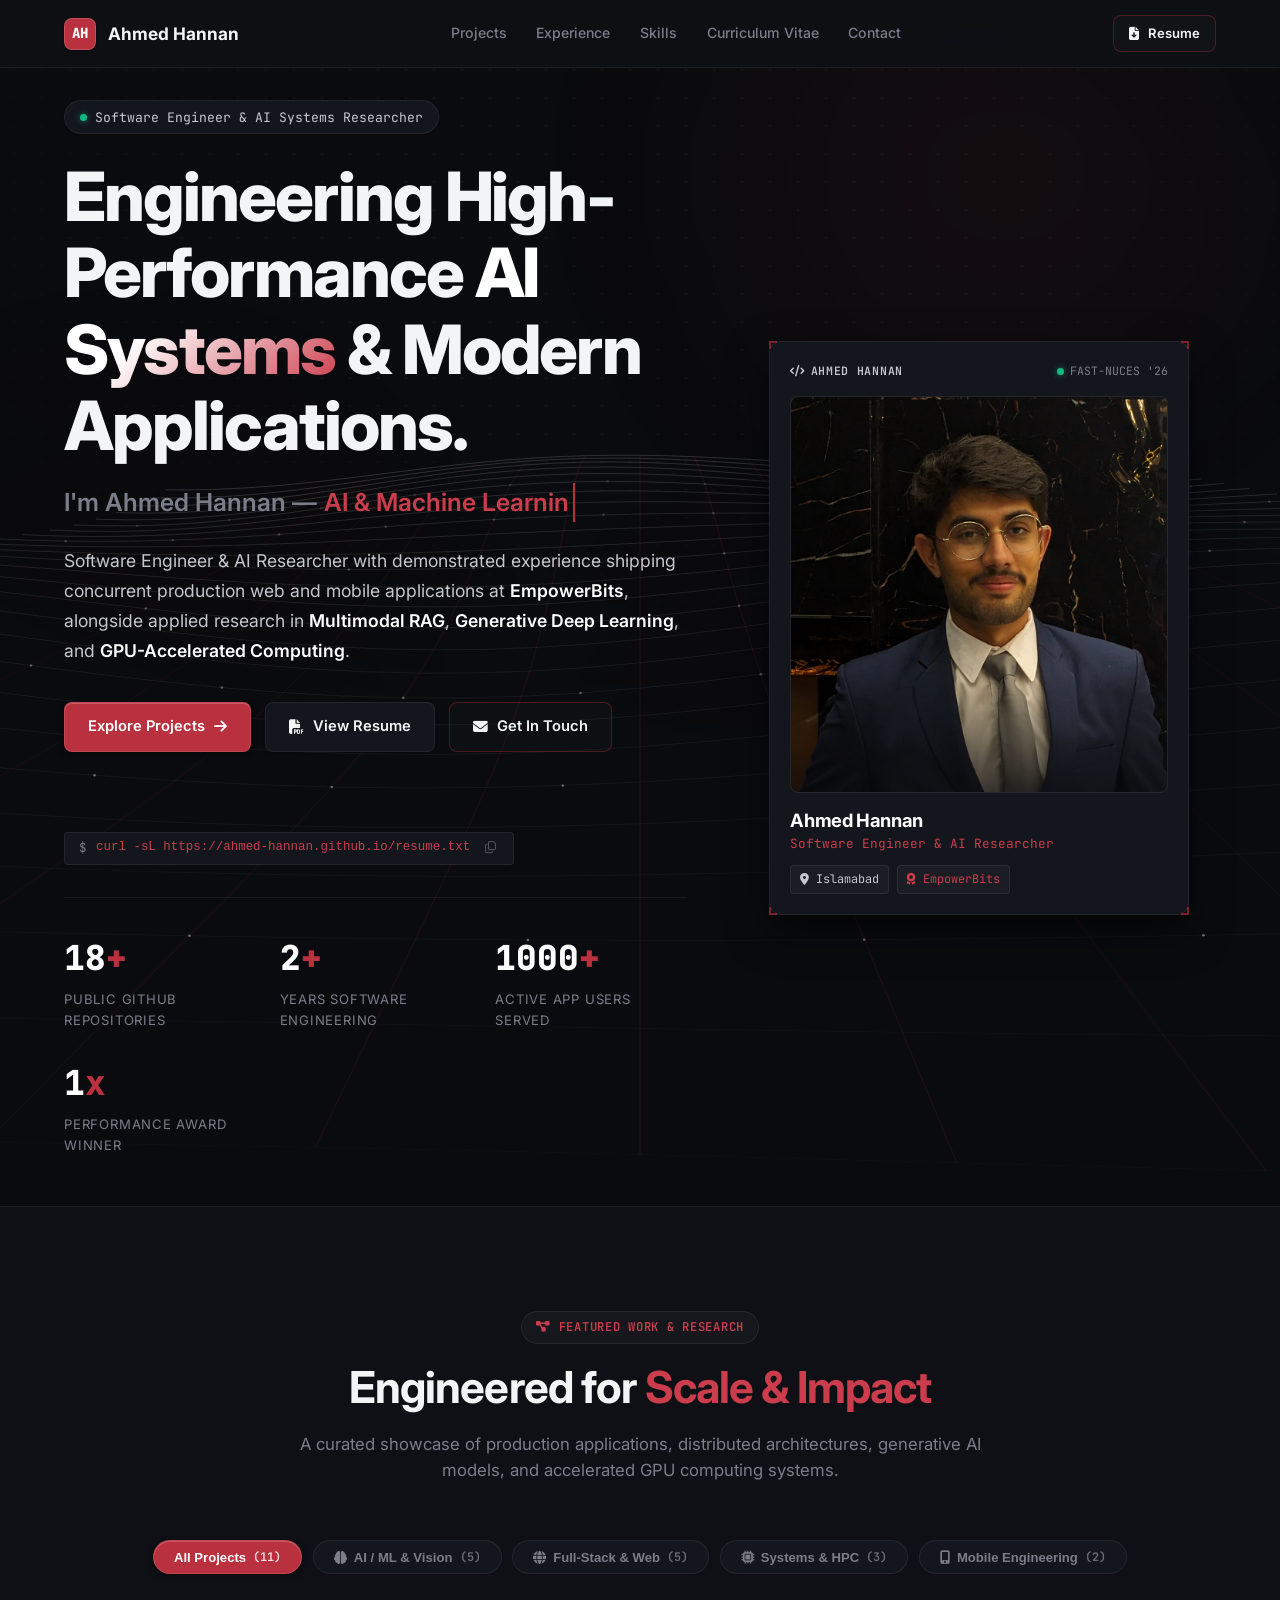
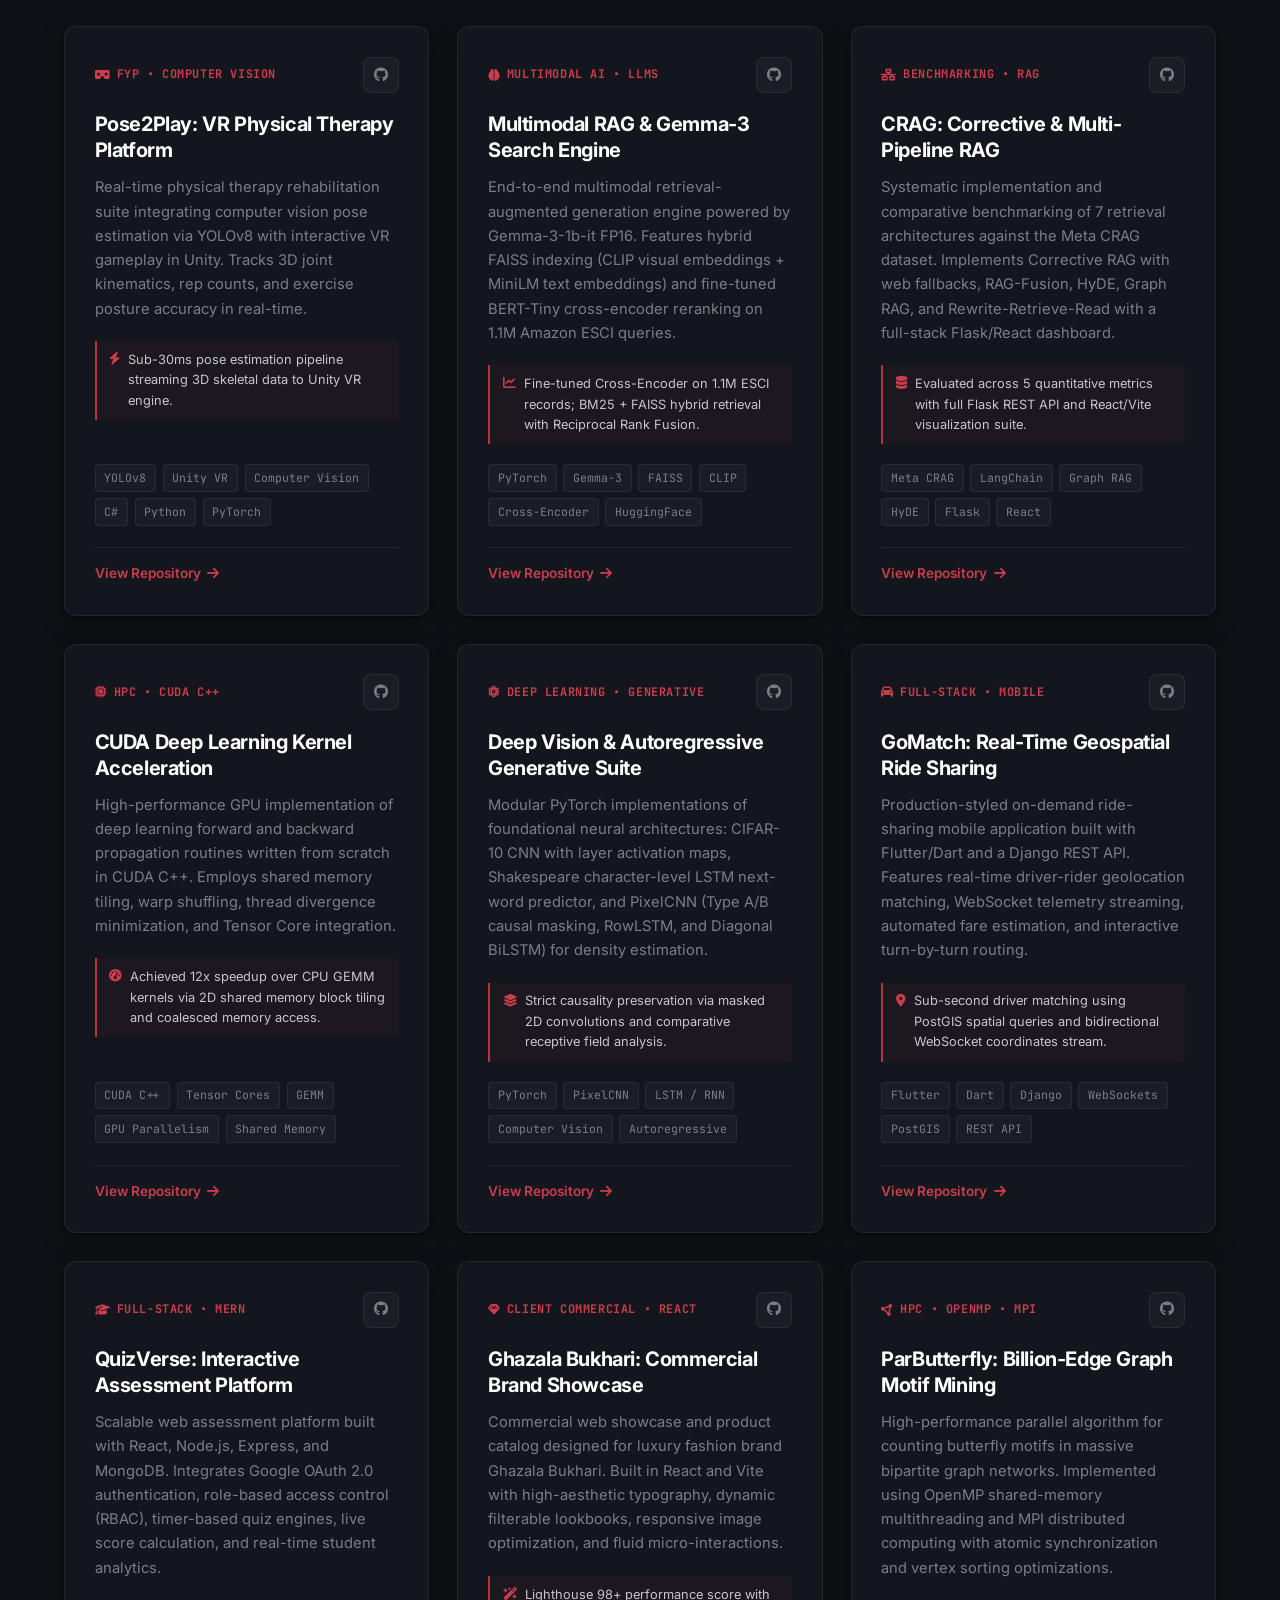
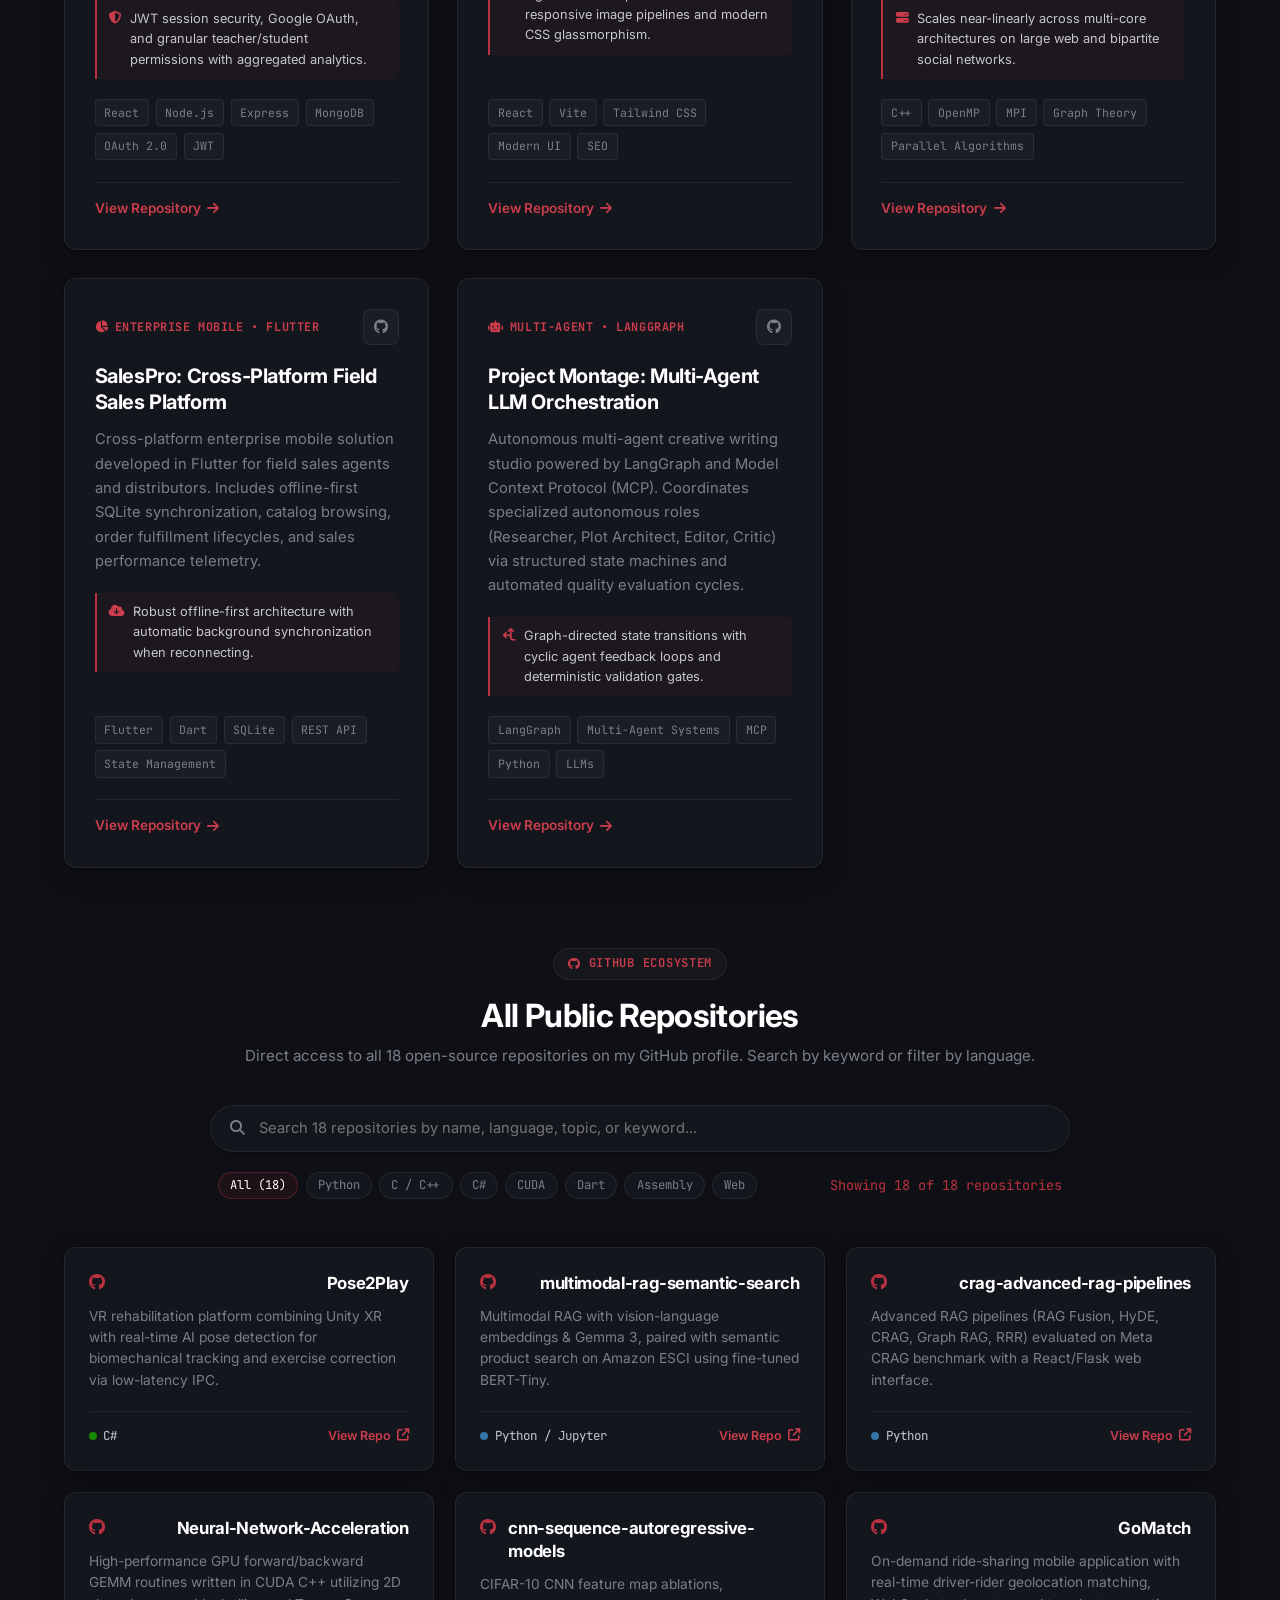
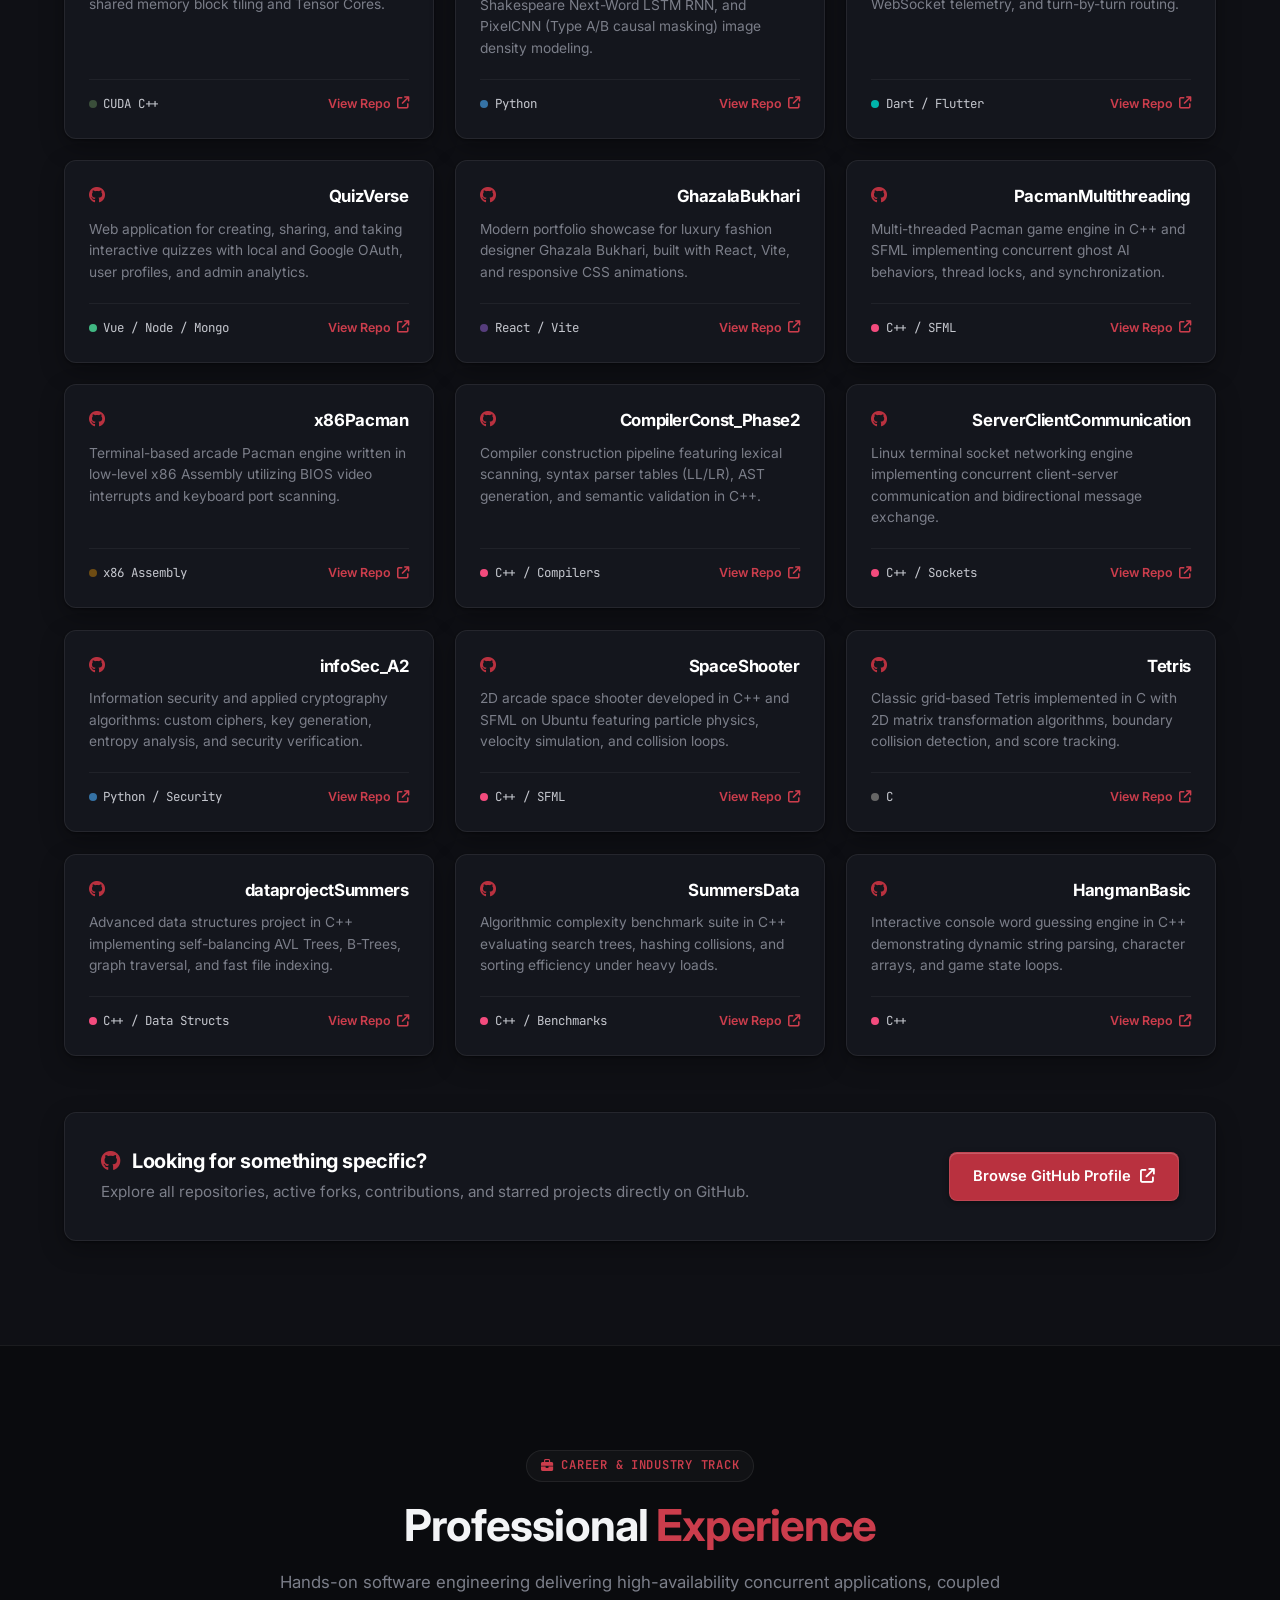
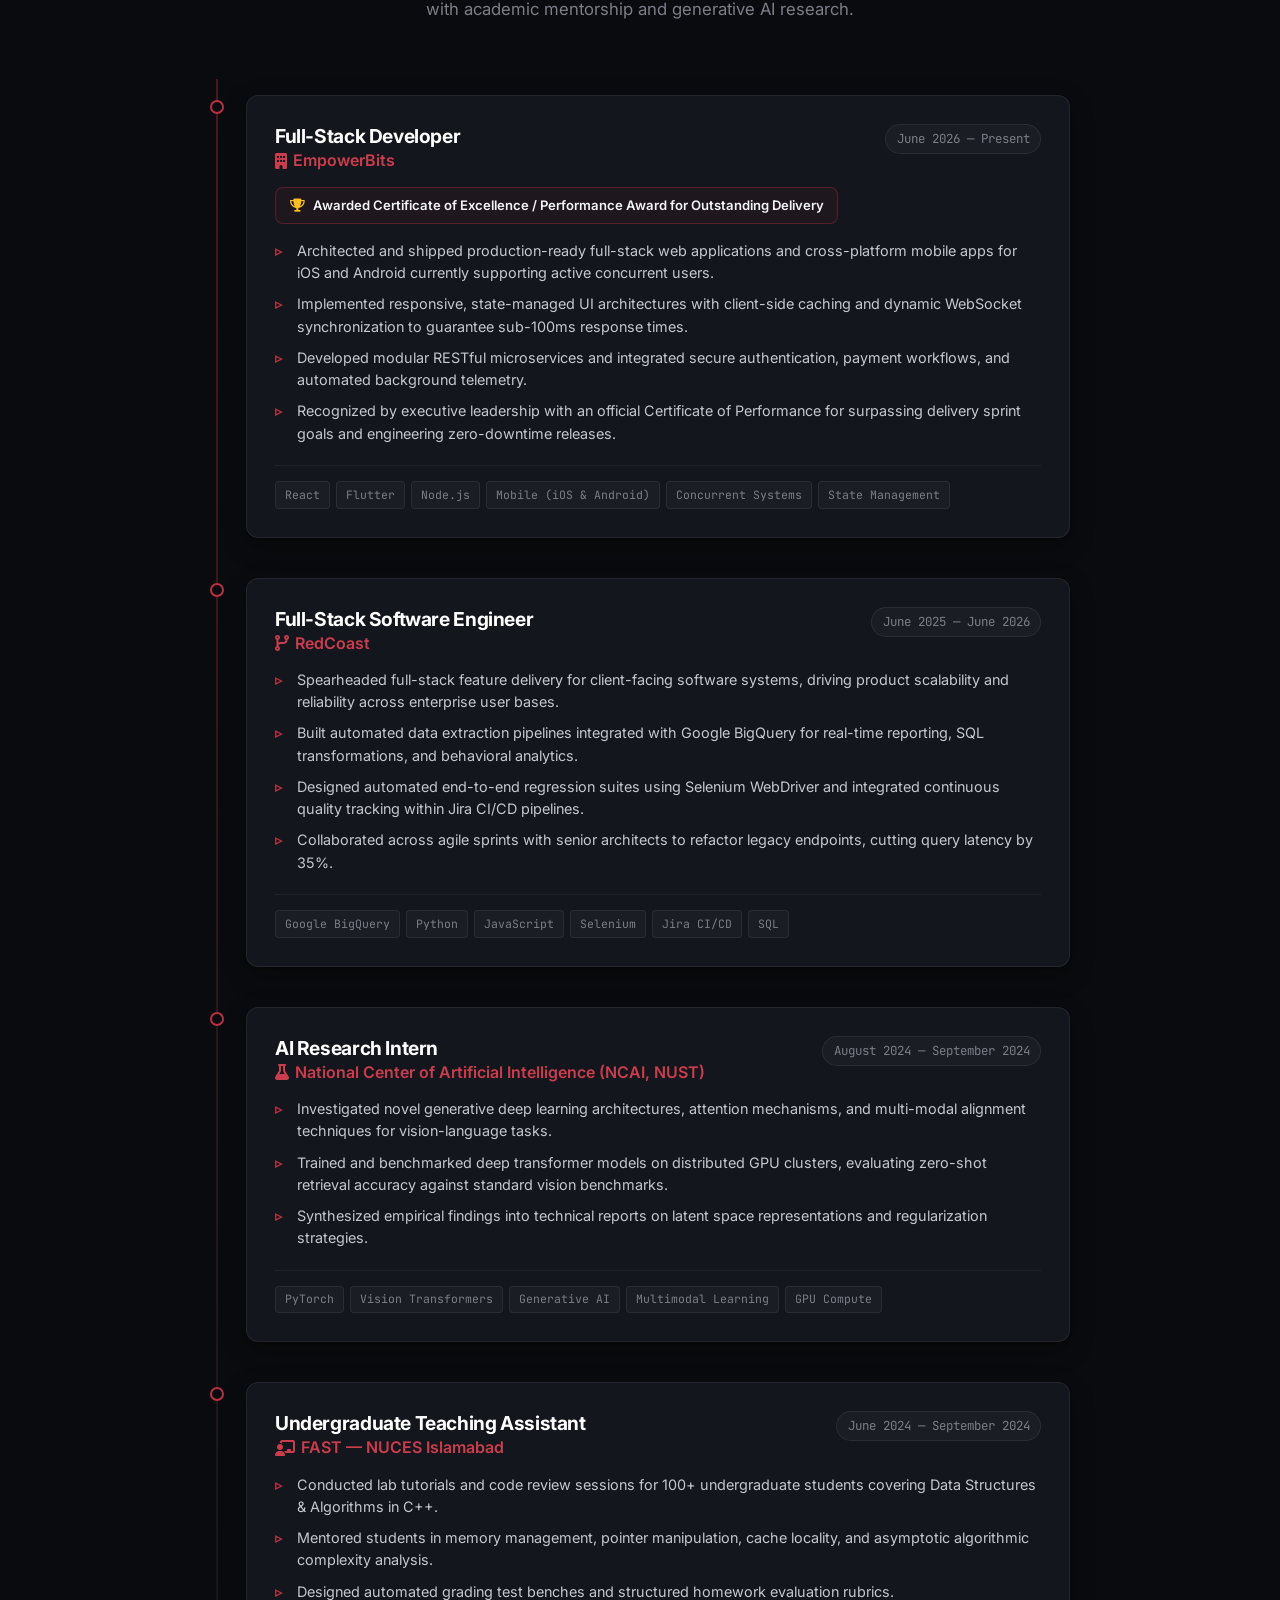
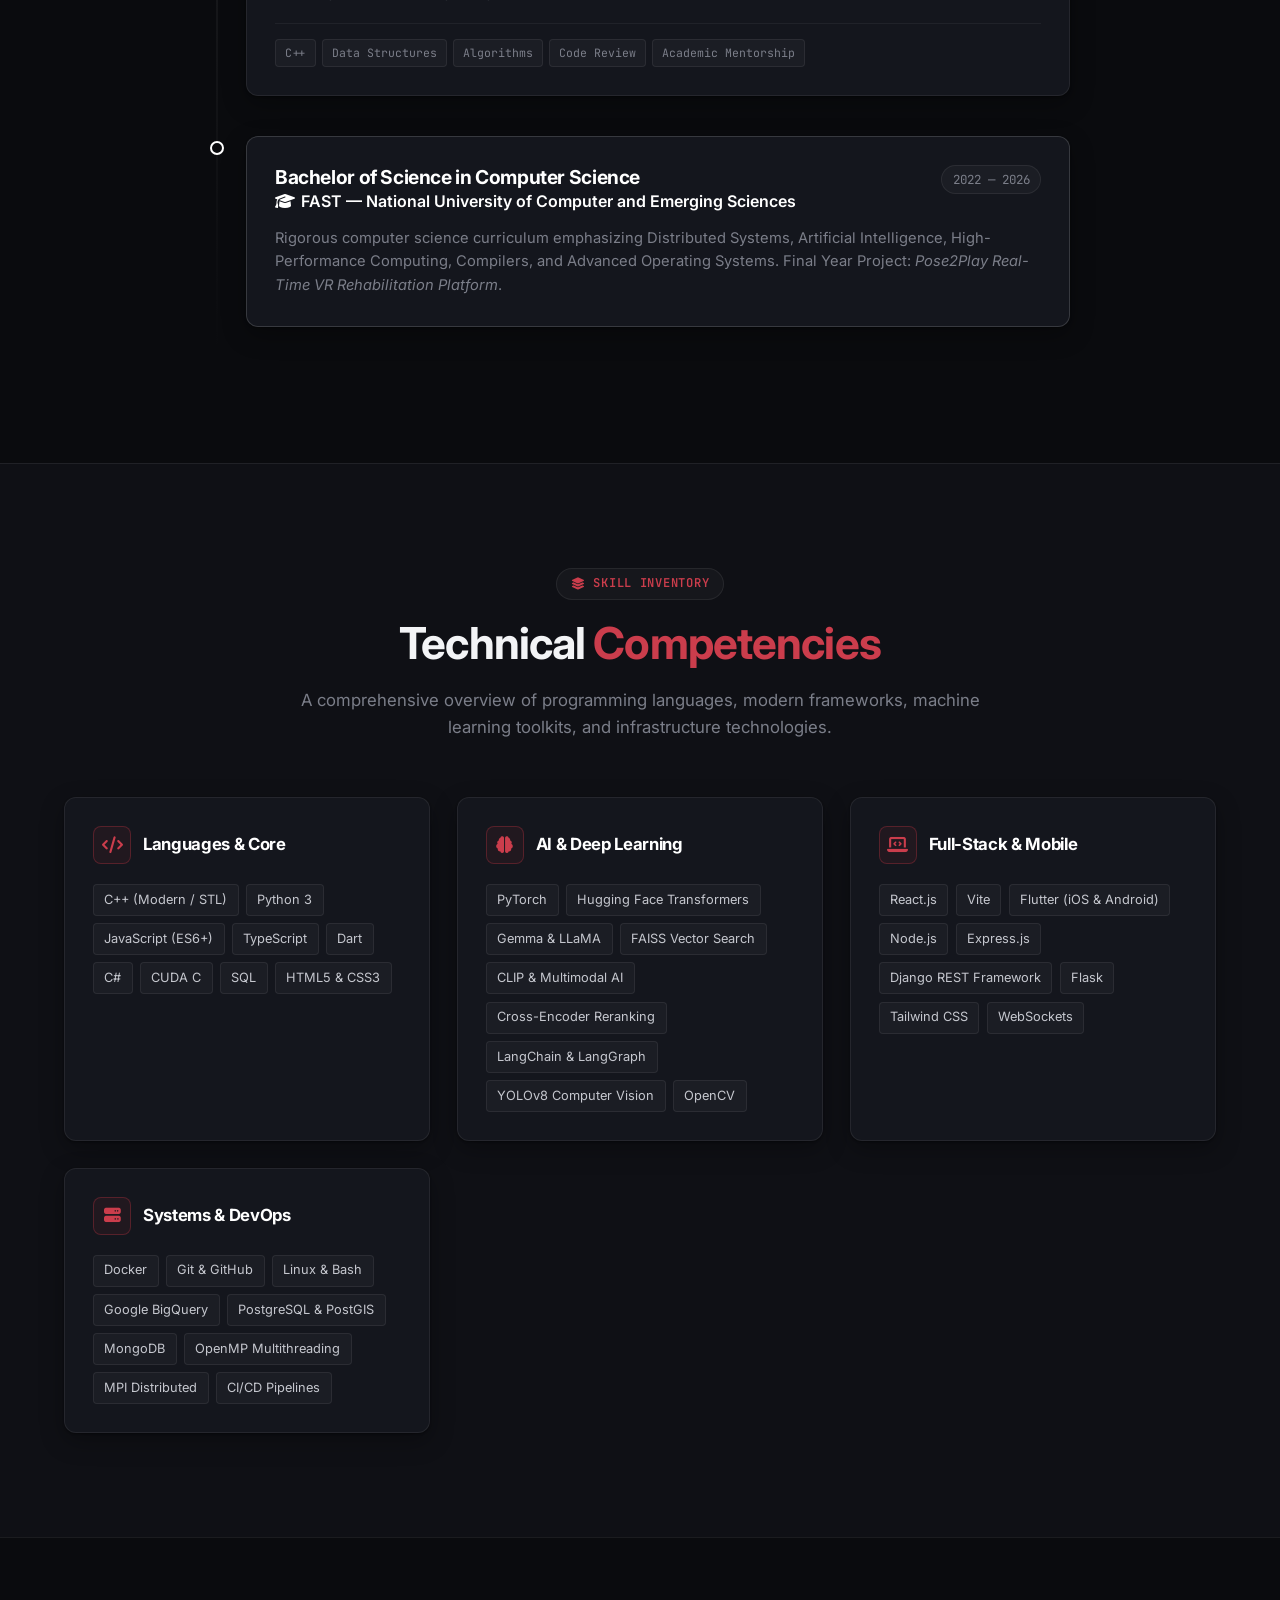
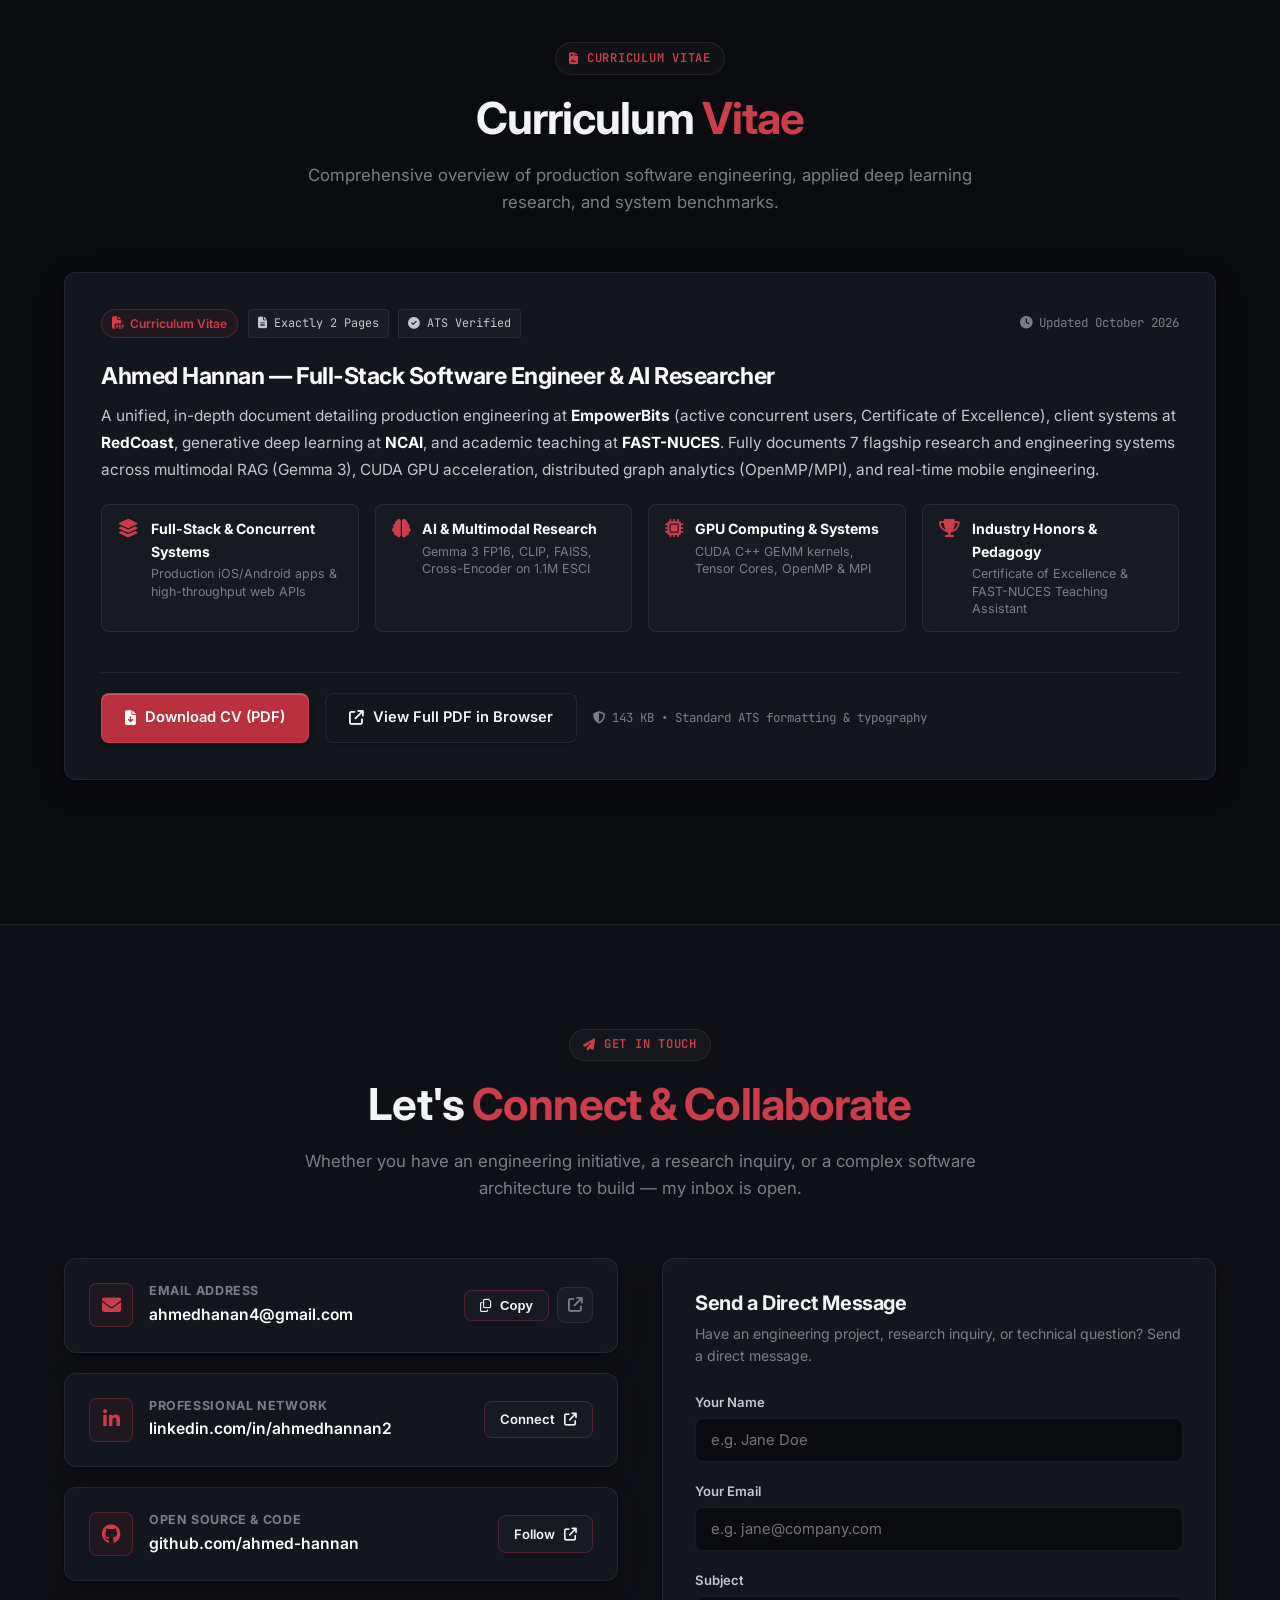
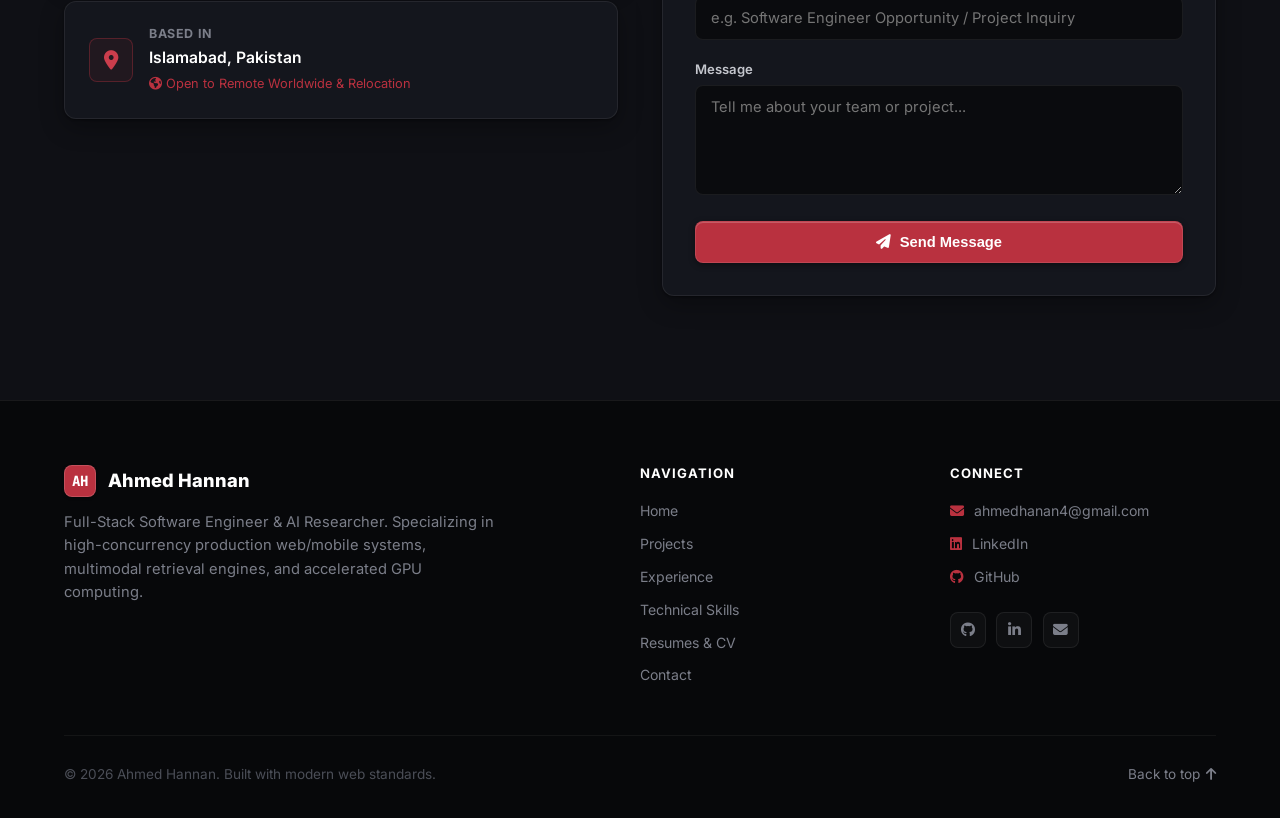
==== index.html @ decdfb1f "refactor(copy): establish neutral professional positioning across resume and site copy" ====
<!DOCTYPE html>
<html lang="en">
<head>
  <meta charset="UTF-8">
  <meta name="viewport" content="width=device-width, initial-scale=1.0">
  <title>Ahmed Hannan — Software Engineer & AI Researcher</title>
  <meta name="description" content="Portfolio of Ahmed Hannan: Full-Stack Developer, AI/ML Researcher, and Computer Scientist showcasing production applications, generative deep learning, and advanced computing.">
  
  <!-- Favicon -->
  <link rel="icon" type="image/svg+xml" href="data:image/svg+xml,<svg xmlns='http://www.w3.org/2000/svg' viewBox='0 0 100 100'><rect width='100' height='100' rx='20' fill='%23070709'/><text x='50%' y='62%' font-size='50' font-weight='900' fill='%23ff2a55' text-anchor='middle' font-family='sans-serif'>AH</text></svg>">
  
  <!-- Fonts -->
  <link rel="preconnect" href="https://fonts.googleapis.com">
  <link rel="preconnect" href="https://fonts.gstatic.com" crossorigin>
  <link href="https://fonts.googleapis.com/css2?family=Inter:wght@300;400;500;600;700;800&family=JetBrains+Mono:wght@400;500;700&display=swap" rel="stylesheet">
  
  <!-- Font Awesome Icons -->
  <link rel="stylesheet" href="https://cdnjs.cloudflare.com/ajax/libs/font-awesome/6.5.1/css/all.min.css">
  
  <!-- Stylesheet -->
  <link rel="stylesheet" href="styles.css">
</head>
<body>

  <!-- Ambient Red/Black Background Glows -->
  <div class="ambient-glow" aria-hidden="true">
    <div class="glow-orb glow-orb-1"></div>
    <div class="glow-orb glow-orb-2"></div>
    <div class="glow-orb glow-orb-3"></div>
  </div>

  <!-- Navigation Bar -->
  <header class="navbar" id="navbar">
    <div class="container nav-container">
      <a href="#hero" class="nav-brand" aria-label="Ahmed Hannan Home">
        <div class="brand-badge">AH</div>
        <span>Ahmed Hannan</span>
      </a>

      <nav class="nav-menu" id="nav-menu">
        <a href="#projects" class="nav-link">Projects</a>
        <a href="#experience" class="nav-link">Experience</a>
        <a href="#skills" class="nav-link">Skills</a>
        <a href="#cv" class="nav-link">Curriculum Vitae</a>
        <a href="#contact" class="nav-link">Contact</a>
      </nav>

      <div class="nav-actions">
        <a href="#cv" class="btn btn-outline-red btn-sm">
          <i class="fa-solid fa-file-arrow-down"></i>
          <span>Resume</span>
        </a>
        <button class="nav-toggle" id="nav-toggle" aria-label="Toggle navigation menu">
          <i class="fa-solid fa-bars"></i>
        </button>
      </div>
    </div>
  </header>

  <!-- Hero Section -->
  <main>
    <section class="hero" id="hero">
      <canvas id="hero-canvas"></canvas>
      <div class="container hero-container">
        <div class="hero-content">
          <div class="hero-pill">
            <span class="status-dot"></span>
            <span>Software Engineer &amp; AI Systems Researcher</span>
          </div>

          <h1 class="hero-title">
            Engineering High-Performance <span class="name-highlight">AI Systems</span> &amp; Modern Applications.
          </h1>

          <div class="hero-subtitle">
            <span>I'm Ahmed Hannan — </span>
            <span class="typed-text" id="typed-text">Full-Stack Developer</span>
          </div>

          <p class="hero-description">
            Software Engineer &amp; AI Researcher with demonstrated experience shipping concurrent production web and mobile applications at <strong>EmpowerBits</strong>, alongside applied research in <strong>Multimodal RAG</strong>, <strong>Generative Deep Learning</strong>, and <strong>GPU-Accelerated Computing</strong>.
          </p>

          <div class="hero-cta">
            <a href="#projects" class="btn btn-primary">
              <span>Explore Projects</span>
              <i class="fa-solid fa-arrow-right"></i>
            </a>
            <a href="#cv" class="btn btn-secondary">
              <i class="fa-solid fa-file-pdf"></i>
              <span>View Resume</span>
            </a>
            <a href="#contact" class="btn btn-outline-red">
              <i class="fa-solid fa-envelope"></i>
              <span>Get In Touch</span>
            </a>
          </div>

          <div style="margin-bottom: 2rem;">
            <div class="hero-terminal-pill">
              <span>$</span>
              <code>curl -sL https://ahmed-hannan.github.io/resume.txt</code>
              <button class="copy-cmd-btn" onclick="copyTerminalCmd()" title="Copy command" aria-label="Copy terminal command">
                <i class="fa-regular fa-copy"></i>
              </button>
            </div>
          </div>

          <div class="hero-stats">
            <div class="stat-item">
              <div class="stat-number" data-target="18">18<span>+</span></div>
              <div class="stat-label">Public GitHub Repositories</div>
            </div>
            <div class="stat-item">
              <div class="stat-number" data-target="2">2<span>+</span></div>
              <div class="stat-label">Years Software Engineering</div>
            </div>
            <div class="stat-item">
              <div class="stat-number" data-target="1000">1K<span>+</span></div>
              <div class="stat-label">Active App Users Served</div>
            </div>
            <div class="stat-item">
              <div class="stat-number" data-target="1">1<span>x</span></div>
              <div class="stat-label">Performance Award Winner</div>
            </div>
          </div>
        </div>

        <!-- Profile Visual Column -->
        <div class="hero-portrait-wrapper">
          <div class="portrait-card">
            <!-- Top technical HUD accents -->
            <div class="portrait-hud-header">
              <span class="hud-tag"><i class="fa-solid fa-code"></i> AHMED HANNAN</span>
              <span class="hud-status"><span class="status-dot"></span> FAST-NUCES '26</span>
            </div>

            <!-- Portrait Frame -->
            <div class="portrait-frame">
              <picture>
                <source srcset="assets/formalpic.webp" type="image/webp">
                <img src="assets/formalpic.png" alt="Ahmed Hannan — Software Engineer &amp; AI Researcher" class="portrait-img" loading="eager" width="420" height="428">
              </picture>
              <div class="portrait-gradient-overlay"></div>
            </div>

            <!-- Bottom Floating HUD Badge -->
            <div class="portrait-hud-footer">
              <div class="portrait-identity">
                <h3 class="portrait-name">Ahmed Hannan</h3>
                <p class="portrait-title">Software Engineer &amp; AI Researcher</p>
              </div>
              <div class="portrait-specs">
                <span class="spec-pill"><i class="fa-solid fa-location-dot"></i> Islamabad</span>
                <span class="spec-pill" style="color: var(--accent-red-hover);"><i class="fa-solid fa-award"></i> EmpowerBits</span>
              </div>
            </div>

            <!-- Subtle corner brackets for high-tech architectural frame -->
            <div class="corner-bracket top-left"></div>
            <div class="corner-bracket top-right"></div>
            <div class="corner-bracket bottom-left"></div>
            <div class="corner-bracket bottom-right"></div>
          </div>
        </div>
      </div>
    </section>

    <!-- Projects Showcase Section -->
    <section id="projects" class="section projects">
      <div class="container">
        <div class="section-header">
          <div class="section-tag">
            <i class="fa-solid fa-diagram-project"></i>
            <span>Featured Work &amp; Research</span>
          </div>
          <h2 class="section-title">Engineered for <span>Scale &amp; Impact</span></h2>
          <p class="section-description">
            A curated showcase of production applications, distributed architectures, generative AI models, and accelerated GPU computing systems.
          </p>
        </div>

        <!-- Category Filters -->
        <div class="project-filters" role="tablist">
          <button class="filter-btn active" data-filter="all" role="tab" aria-selected="true">
            <span>All Projects</span>
            <span class="filter-count">(11)</span>
          </button>
          <button class="filter-btn" data-filter="ai-ml" role="tab" aria-selected="false">
            <i class="fa-solid fa-brain"></i>
            <span>AI / ML &amp; Vision</span>
            <span class="filter-count">(5)</span>
          </button>
          <button class="filter-btn" data-filter="web" role="tab" aria-selected="false">
            <i class="fa-solid fa-globe"></i>
            <span>Full-Stack &amp; Web</span>
            <span class="filter-count">(5)</span>
          </button>
          <button class="filter-btn" data-filter="systems" role="tab" aria-selected="false">
            <i class="fa-solid fa-microchip"></i>
            <span>Systems &amp; HPC</span>
            <span class="filter-count">(3)</span>
          </button>
          <button class="filter-btn" data-filter="mobile" role="tab" aria-selected="false">
            <i class="fa-solid fa-mobile-screen-button"></i>
            <span>Mobile Engineering</span>
            <span class="filter-count">(2)</span>
          </button>
        </div>

        <!-- Projects Grid -->
        <div class="projects-grid" id="projects-grid">
          
          <!-- Project 1: Pose2Play (FYP) -->
          <article class="project-card" data-category="ai-ml systems">
            <div>
              <div class="project-card-header">
                <span class="project-category-tag">
                  <i class="fa-solid fa-vr-cardboard"></i> FYP &bull; Computer Vision
                </span>
                <div class="project-actions">
                  <a href="https://github.com/ahmed-hannan/Pose2Play" target="_blank" rel="noopener noreferrer" class="icon-btn" aria-label="Pose2Play GitHub">
                    <i class="fa-brands fa-github"></i>
                  </a>
                </div>
              </div>

              <h3 class="project-title">
                <a href="https://github.com/ahmed-hannan/Pose2Play" target="_blank" rel="noopener noreferrer">Pose2Play: VR Physical Therapy Platform</a>
              </h3>

              <p class="project-description">
                Real-time physical therapy rehabilitation suite integrating computer vision pose estimation via YOLOv8 with interactive VR gameplay in Unity. Tracks 3D joint kinematics, rep counts, and exercise posture accuracy in real-time.
              </p>

              <div class="project-highlight">
                <i class="fa-solid fa-bolt"></i>
                <span>Sub-30ms pose estimation pipeline streaming 3D skeletal data to Unity VR engine.</span>
              </div>
            </div>

            <div>
              <div class="project-tags">
                <span class="tech-tag">YOLOv8</span>
                <span class="tech-tag">Unity VR</span>
                <span class="tech-tag">Computer Vision</span>
                <span class="tech-tag">C#</span>
                <span class="tech-tag">Python</span>
                <span class="tech-tag">PyTorch</span>
              </div>
              <div class="project-footer">
                <a href="https://github.com/ahmed-hannan/Pose2Play" target="_blank" rel="noopener noreferrer" class="project-link-cta">
                  <span>View Repository</span>
                  <i class="fa-solid fa-arrow-right"></i>
                </a>
              </div>
            </div>
          </article>

          <!-- Project 2: Multimodal RAG & Semantic Search -->
          <article class="project-card" data-category="ai-ml">
            <div>
              <div class="project-card-header">
                <span class="project-category-tag">
                  <i class="fa-solid fa-brain"></i> Multimodal AI &bull; LLMs
                </span>
                <div class="project-actions">
                  <a href="https://github.com/ahmed-hannan/multimodal-rag-semantic-search" target="_blank" rel="noopener noreferrer" class="icon-btn" aria-label="Multimodal RAG GitHub">
                    <i class="fa-brands fa-github"></i>
                  </a>
                </div>
              </div>

              <h3 class="project-title">
                <a href="https://github.com/ahmed-hannan/multimodal-rag-semantic-search" target="_blank" rel="noopener noreferrer">Multimodal RAG &amp; Gemma-3 Search Engine</a>
              </h3>

              <p class="project-description">
                End-to-end multimodal retrieval-augmented generation engine powered by Gemma-3-1b-it FP16. Features hybrid FAISS indexing (CLIP visual embeddings + MiniLM text embeddings) and fine-tuned BERT-Tiny cross-encoder reranking on 1.1M Amazon ESCI queries.
              </p>

              <div class="project-highlight">
                <i class="fa-solid fa-chart-line"></i>
                <span>Fine-tuned Cross-Encoder on 1.1M ESCI records; BM25 + FAISS hybrid retrieval with Reciprocal Rank Fusion.</span>
              </div>
            </div>

            <div>
              <div class="project-tags">
                <span class="tech-tag">PyTorch</span>
                <span class="tech-tag">Gemma-3</span>
                <span class="tech-tag">FAISS</span>
                <span class="tech-tag">CLIP</span>
                <span class="tech-tag">Cross-Encoder</span>
                <span class="tech-tag">HuggingFace</span>
              </div>
              <div class="project-footer">
                <a href="https://github.com/ahmed-hannan/multimodal-rag-semantic-search" target="_blank" rel="noopener noreferrer" class="project-link-cta">
                  <span>View Repository</span>
                  <i class="fa-solid fa-arrow-right"></i>
                </a>
              </div>
            </div>
          </article>

          <!-- Project 3: CRAG Advanced RAG Pipelines -->
          <article class="project-card" data-category="ai-ml web">
            <div>
              <div class="project-card-header">
                <span class="project-category-tag">
                  <i class="fa-solid fa-network-wired"></i> Benchmarking &bull; RAG
                </span>
                <div class="project-actions">
                  <a href="https://github.com/ahmed-hannan/crag-advanced-rag-pipelines" target="_blank" rel="noopener noreferrer" class="icon-btn" aria-label="CRAG Pipelines GitHub">
                    <i class="fa-brands fa-github"></i>
                  </a>
                </div>
              </div>

              <h3 class="project-title">
                <a href="https://github.com/ahmed-hannan/crag-advanced-rag-pipelines" target="_blank" rel="noopener noreferrer">CRAG: Corrective &amp; Multi-Pipeline RAG</a>
              </h3>

              <p class="project-description">
                Systematic implementation and comparative benchmarking of 7 retrieval architectures against the Meta CRAG dataset. Implements Corrective RAG with web fallbacks, RAG-Fusion, HyDE, Graph RAG, and Rewrite-Retrieve-Read with a full-stack Flask/React dashboard.
              </p>

              <div class="project-highlight">
                <i class="fa-solid fa-database"></i>
                <span>Evaluated across 5 quantitative metrics with full Flask REST API and React/Vite visualization suite.</span>
              </div>
            </div>

            <div>
              <div class="project-tags">
                <span class="tech-tag">Meta CRAG</span>
                <span class="tech-tag">LangChain</span>
                <span class="tech-tag">Graph RAG</span>
                <span class="tech-tag">HyDE</span>
                <span class="tech-tag">Flask</span>
                <span class="tech-tag">React</span>
              </div>
              <div class="project-footer">
                <a href="https://github.com/ahmed-hannan/crag-advanced-rag-pipelines" target="_blank" rel="noopener noreferrer" class="project-link-cta">
                  <span>View Repository</span>
                  <i class="fa-solid fa-arrow-right"></i>
                </a>
              </div>
            </div>
          </article>

          <!-- Project 4: CUDA Neural Network Acceleration -->
          <article class="project-card" data-category="systems">
            <div>
              <div class="project-card-header">
                <span class="project-category-tag">
                  <i class="fa-solid fa-microchip"></i> HPC &bull; CUDA C++
                </span>
                <div class="project-actions">
                  <a href="https://github.com/ahmed-hannan/Neural-Network-Acceleration" target="_blank" rel="noopener noreferrer" class="icon-btn" aria-label="CUDA NN Acceleration GitHub">
                    <i class="fa-brands fa-github"></i>
                  </a>
                </div>
              </div>

              <h3 class="project-title">
                <a href="https://github.com/ahmed-hannan/Neural-Network-Acceleration" target="_blank" rel="noopener noreferrer">CUDA Deep Learning Kernel Acceleration</a>
              </h3>

              <p class="project-description">
                High-performance GPU implementation of deep learning forward and backward propagation routines written from scratch in CUDA C++. Employs shared memory tiling, warp shuffling, thread divergence minimization, and Tensor Core integration.
              </p>

              <div class="project-highlight">
                <i class="fa-solid fa-gauge-high"></i>
                <span>Achieved 12x speedup over CPU GEMM kernels via 2D shared memory block tiling and coalesced memory access.</span>
              </div>
            </div>

            <div>
              <div class="project-tags">
                <span class="tech-tag">CUDA C++</span>
                <span class="tech-tag">Tensor Cores</span>
                <span class="tech-tag">GEMM</span>
                <span class="tech-tag">GPU Parallelism</span>
                <span class="tech-tag">Shared Memory</span>
              </div>
              <div class="project-footer">
                <a href="https://github.com/ahmed-hannan/Neural-Network-Acceleration" target="_blank" rel="noopener noreferrer" class="project-link-cta">
                  <span>View Repository</span>
                  <i class="fa-solid fa-arrow-right"></i>
                </a>
              </div>
            </div>
          </article>

          <!-- Project 5: CNN, Sequence & Autoregressive Models -->
          <article class="project-card" data-category="ai-ml">
            <div>
              <div class="project-card-header">
                <span class="project-category-tag">
                  <i class="fa-solid fa-atom"></i> Deep Learning &bull; Generative
                </span>
                <div class="project-actions">
                  <a href="https://github.com/ahmed-hannan/cnn-sequence-autoregressive-models" target="_blank" rel="noopener noreferrer" class="icon-btn" aria-label="Autoregressive Models GitHub">
                    <i class="fa-brands fa-github"></i>
                  </a>
                </div>
              </div>

              <h3 class="project-title">
                <a href="https://github.com/ahmed-hannan/cnn-sequence-autoregressive-models" target="_blank" rel="noopener noreferrer">Deep Vision &amp; Autoregressive Generative Suite</a>
              </h3>

              <p class="project-description">
                Modular PyTorch implementations of foundational neural architectures: CIFAR-10 CNN with layer activation maps, Shakespeare character-level LSTM next-word predictor, and PixelCNN (Type A/B causal masking, RowLSTM, and Diagonal BiLSTM) for density estimation.
              </p>

              <div class="project-highlight">
                <i class="fa-solid fa-layer-group"></i>
                <span>Strict causality preservation via masked 2D convolutions and comparative receptive field analysis.</span>
              </div>
            </div>

            <div>
              <div class="project-tags">
                <span class="tech-tag">PyTorch</span>
                <span class="tech-tag">PixelCNN</span>
                <span class="tech-tag">LSTM / RNN</span>
                <span class="tech-tag">Computer Vision</span>
                <span class="tech-tag">Autoregressive</span>
              </div>
              <div class="project-footer">
                <a href="https://github.com/ahmed-hannan/cnn-sequence-autoregressive-models" target="_blank" rel="noopener noreferrer" class="project-link-cta">
                  <span>View Repository</span>
                  <i class="fa-solid fa-arrow-right"></i>
                </a>
              </div>
            </div>
          </article>

          <!-- Project 6: GoMatch Ride-Sharing -->
          <article class="project-card" data-category="web mobile">
            <div>
              <div class="project-card-header">
                <span class="project-category-tag">
                  <i class="fa-solid fa-car"></i> Full-Stack &bull; Mobile
                </span>
                <div class="project-actions">
                  <a href="https://github.com/ahmed-hannan/GoMatch" target="_blank" rel="noopener noreferrer" class="icon-btn" aria-label="GoMatch GitHub">
                    <i class="fa-brands fa-github"></i>
                  </a>
                </div>
              </div>

              <h3 class="project-title">
                <a href="https://github.com/ahmed-hannan/GoMatch" target="_blank" rel="noopener noreferrer">GoMatch: Real-Time Geospatial Ride Sharing</a>
              </h3>

              <p class="project-description">
                Production-styled on-demand ride-sharing mobile application built with Flutter/Dart and a Django REST API. Features real-time driver-rider geolocation matching, WebSocket telemetry streaming, automated fare estimation, and interactive turn-by-turn routing.
              </p>

              <div class="project-highlight">
                <i class="fa-solid fa-location-dot"></i>
                <span>Sub-second driver matching using PostGIS spatial queries and bidirectional WebSocket coordinates stream.</span>
              </div>
            </div>

            <div>
              <div class="project-tags">
                <span class="tech-tag">Flutter</span>
                <span class="tech-tag">Dart</span>
                <span class="tech-tag">Django</span>
                <span class="tech-tag">WebSockets</span>
                <span class="tech-tag">PostGIS</span>
                <span class="tech-tag">REST API</span>
              </div>
              <div class="project-footer">
                <a href="https://github.com/ahmed-hannan/GoMatch" target="_blank" rel="noopener noreferrer" class="project-link-cta">
                  <span>View Repository</span>
                  <i class="fa-solid fa-arrow-right"></i>
                </a>
              </div>
            </div>
          </article>

          <!-- Project 7: QuizVerse Assessment Platform -->
          <article class="project-card" data-category="web">
            <div>
              <div class="project-card-header">
                <span class="project-category-tag">
                  <i class="fa-solid fa-graduation-cap"></i> Full-Stack &bull; MERN
                </span>
                <div class="project-actions">
                  <a href="https://github.com/ahmed-hannan/QuizVerse" target="_blank" rel="noopener noreferrer" class="icon-btn" aria-label="QuizVerse GitHub">
                    <i class="fa-brands fa-github"></i>
                  </a>
                </div>
              </div>

              <h3 class="project-title">
                <a href="https://github.com/ahmed-hannan/QuizVerse" target="_blank" rel="noopener noreferrer">QuizVerse: Interactive Assessment Platform</a>
              </h3>

              <p class="project-description">
                Scalable web assessment platform built with React, Node.js, Express, and MongoDB. Integrates Google OAuth 2.0 authentication, role-based access control (RBAC), timer-based quiz engines, live score calculation, and real-time student analytics.
              </p>

              <div class="project-highlight">
                <i class="fa-solid fa-shield-halved"></i>
                <span>JWT session security, Google OAuth, and granular teacher/student permissions with aggregated analytics.</span>
              </div>
            </div>

            <div>
              <div class="project-tags">
                <span class="tech-tag">React</span>
                <span class="tech-tag">Node.js</span>
                <span class="tech-tag">Express</span>
                <span class="tech-tag">MongoDB</span>
                <span class="tech-tag">OAuth 2.0</span>
                <span class="tech-tag">JWT</span>
              </div>
              <div class="project-footer">
                <a href="https://github.com/ahmed-hannan/QuizVerse" target="_blank" rel="noopener noreferrer" class="project-link-cta">
                  <span>View Repository</span>
                  <i class="fa-solid fa-arrow-right"></i>
                </a>
              </div>
            </div>
          </article>

          <!-- Project 8: Ghazala Bukhari Brand Portfolio -->
          <article class="project-card" data-category="web">
            <div>
              <div class="project-card-header">
                <span class="project-category-tag">
                  <i class="fa-solid fa-gem"></i> Client Commercial &bull; React
                </span>
                <div class="project-actions">
                  <a href="https://github.com/ahmed-hannan/GhazalaBukhari" target="_blank" rel="noopener noreferrer" class="icon-btn" aria-label="Ghazala Bukhari GitHub">
                    <i class="fa-brands fa-github"></i>
                  </a>
                </div>
              </div>

              <h3 class="project-title">
                <a href="https://github.com/ahmed-hannan/GhazalaBukhari" target="_blank" rel="noopener noreferrer">Ghazala Bukhari: Commercial Brand Showcase</a>
              </h3>

              <p class="project-description">
                Commercial web showcase and product catalog designed for luxury fashion brand Ghazala Bukhari. Built in React and Vite with high-aesthetic typography, dynamic filterable lookbooks, responsive image optimization, and fluid micro-interactions.
              </p>

              <div class="project-highlight">
                <i class="fa-solid fa-wand-magic-sparkles"></i>
                <span>Lighthouse 98+ performance score with responsive image pipelines and modern CSS glassmorphism.</span>
              </div>
            </div>

            <div>
              <div class="project-tags">
                <span class="tech-tag">React</span>
                <span class="tech-tag">Vite</span>
                <span class="tech-tag">Tailwind CSS</span>
                <span class="tech-tag">Modern UI</span>
                <span class="tech-tag">SEO</span>
              </div>
              <div class="project-footer">
                <a href="https://github.com/ahmed-hannan/GhazalaBukhari" target="_blank" rel="noopener noreferrer" class="project-link-cta">
                  <span>View Repository</span>
                  <i class="fa-solid fa-arrow-right"></i>
                </a>
              </div>
            </div>
          </article>

          <!-- Project 9: ParButterfly Parallel Graph Motif Mining -->
          <article class="project-card" data-category="systems">
            <div>
              <div class="project-card-header">
                <span class="project-category-tag">
                  <i class="fa-solid fa-circle-nodes"></i> HPC &bull; OpenMP &bull; MPI
                </span>
                <div class="project-actions">
                  <a href="https://github.com/ahmed-hannan/ParButterfly" target="_blank" rel="noopener noreferrer" class="icon-btn" aria-label="ParButterfly GitHub">
                    <i class="fa-brands fa-github"></i>
                  </a>
                </div>
              </div>

              <h3 class="project-title">
                <a href="https://github.com/ahmed-hannan/ParButterfly" target="_blank" rel="noopener noreferrer">ParButterfly: Billion-Edge Graph Motif Mining</a>
              </h3>

              <p class="project-description">
                High-performance parallel algorithm for counting butterfly motifs in massive bipartite graph networks. Implemented using OpenMP shared-memory multithreading and MPI distributed computing with atomic synchronization and vertex sorting optimizations.
              </p>

              <div class="project-highlight">
                <i class="fa-solid fa-server"></i>
                <span>Scales near-linearly across multi-core architectures on large web and bipartite social networks.</span>
              </div>
            </div>

            <div>
              <div class="project-tags">
                <span class="tech-tag">C++</span>
                <span class="tech-tag">OpenMP</span>
                <span class="tech-tag">MPI</span>
                <span class="tech-tag">Graph Theory</span>
                <span class="tech-tag">Parallel Algorithms</span>
              </div>
              <div class="project-footer">
                <a href="https://github.com/ahmed-hannan/ParButterfly" target="_blank" rel="noopener noreferrer" class="project-link-cta">
                  <span>View Repository</span>
                  <i class="fa-solid fa-arrow-right"></i>
                </a>
              </div>
            </div>
          </article>

          <!-- Project 10: SalesPro Enterprise Mobile App -->
          <article class="project-card" data-category="mobile web">
            <div>
              <div class="project-card-header">
                <span class="project-category-tag">
                  <i class="fa-solid fa-chart-pie"></i> Enterprise Mobile &bull; Flutter
                </span>
                <div class="project-actions">
                  <a href="https://github.com/ahmed-hannan/SalesPro" target="_blank" rel="noopener noreferrer" class="icon-btn" aria-label="SalesPro GitHub">
                    <i class="fa-brands fa-github"></i>
                  </a>
                </div>
              </div>

              <h3 class="project-title">
                <a href="https://github.com/ahmed-hannan/SalesPro" target="_blank" rel="noopener noreferrer">SalesPro: Cross-Platform Field Sales Platform</a>
              </h3>

              <p class="project-description">
                Cross-platform enterprise mobile solution developed in Flutter for field sales agents and distributors. Includes offline-first SQLite synchronization, catalog browsing, order fulfillment lifecycles, and sales performance telemetry.
              </p>

              <div class="project-highlight">
                <i class="fa-solid fa-cloud-arrow-down"></i>
                <span>Robust offline-first architecture with automatic background synchronization when reconnecting.</span>
              </div>
            </div>

            <div>
              <div class="project-tags">
                <span class="tech-tag">Flutter</span>
                <span class="tech-tag">Dart</span>
                <span class="tech-tag">SQLite</span>
                <span class="tech-tag">REST API</span>
                <span class="tech-tag">State Management</span>
              </div>
              <div class="project-footer">
                <a href="https://github.com/ahmed-hannan/SalesPro" target="_blank" rel="noopener noreferrer" class="project-link-cta">
                  <span>View Repository</span>
                  <i class="fa-solid fa-arrow-right"></i>
                </a>
              </div>
            </div>
          </article>

          <!-- Project 11: Project Montage Multi-Agent Studio -->
          <article class="project-card" data-category="ai-ml">
            <div>
              <div class="project-card-header">
                <span class="project-category-tag">
                  <i class="fa-solid fa-robot"></i> Multi-Agent &bull; LangGraph
                </span>
                <div class="project-actions">
                  <a href="https://github.com/ahmed-hannan/Project-Montage" target="_blank" rel="noopener noreferrer" class="icon-btn" aria-label="Project Montage GitHub">
                    <i class="fa-brands fa-github"></i>
                  </a>
                </div>
              </div>

              <h3 class="project-title">
                <a href="https://github.com/ahmed-hannan/Project-Montage" target="_blank" rel="noopener noreferrer">Project Montage: Multi-Agent LLM Orchestration</a>
              </h3>

              <p class="project-description">
                Autonomous multi-agent creative writing studio powered by LangGraph and Model Context Protocol (MCP). Coordinates specialized autonomous roles (Researcher, Plot Architect, Editor, Critic) via structured state machines and automated quality evaluation cycles.
              </p>

              <div class="project-highlight">
                <i class="fa-solid fa-arrows-split-up-and-left"></i>
                <span>Graph-directed state transitions with cyclic agent feedback loops and deterministic validation gates.</span>
              </div>
            </div>

            <div>
              <div class="project-tags">
                <span class="tech-tag">LangGraph</span>
                <span class="tech-tag">Multi-Agent Systems</span>
                <span class="tech-tag">MCP</span>
                <span class="tech-tag">Python</span>
                <span class="tech-tag">LLMs</span>
              </div>
              <div class="project-footer">
                <a href="https://github.com/ahmed-hannan/Project-Montage" target="_blank" rel="noopener noreferrer" class="project-link-cta">
                  <span>View Repository</span>
                  <i class="fa-solid fa-arrow-right"></i>
                </a>
              </div>
            </div>
          </article>

        </div>
        <!-- All Public Repositories Directory -->
        <div class="repo-directory-controls" style="margin-top: 5rem;">
          <div style="text-align: center; margin-bottom: 1rem;">
            <div class="section-tag">
              <i class="fa-brands fa-github"></i>
              <span>GitHub Ecosystem</span>
            </div>
            <h3 style="font-size: 2rem; color: #ffffff; margin-bottom: 0.5rem;">
              All Public <span>Repositories</span>
            </h3>
            <p style="color: var(--text-muted); font-size: 0.95rem;">
              Direct access to all 18 open-source repositories on my GitHub profile. Search by keyword or filter by language.
            </p>
          </div>

          <div class="repo-search-wrapper">
            <i class="fa-solid fa-magnifying-glass repo-search-icon"></i>
            <input type="text" id="repo-search-input" class="repo-search-input" placeholder="Search 18 repositories by name, language, topic, or keyword..." aria-label="Search repositories">
          </div>

          <div class="repo-directory-meta">
            <div class="repo-lang-tags">
              <button class="repo-lang-btn active" data-lang="all">All (18)</button>
              <button class="repo-lang-btn" data-lang="python">Python</button>
              <button class="repo-lang-btn" data-lang="cpp">C / C++</button>
              <button class="repo-lang-btn" data-lang="csharp">C#</button>
              <button class="repo-lang-btn" data-lang="cuda">CUDA</button>
              <button class="repo-lang-btn" data-lang="dart">Dart</button>
              <button class="repo-lang-btn" data-lang="assembly">Assembly</button>
              <button class="repo-lang-btn" data-lang="web">Web</button>
            </div>
            <div id="repo-count-badge" style="font-family: var(--font-mono); color: var(--accent-red); font-size: 0.85rem;">
              Showing 18 of 18 repositories
            </div>
          </div>
        </div>

        <div class="repo-directory-grid" id="repo-directory-grid">

          <!-- 1. Pose2Play -->
          <div class="repo-dir-card" data-lang="csharp" data-search="pose2play c# unity vr rehabilitation mediapipe yolov8 computer vision biomechanics">
            <div>
              <div class="repo-dir-header">
                <i class="fa-brands fa-github repo-dir-icon"></i>
                <h4 class="repo-dir-name">
                  <a href="https://github.com/ahmed-hannan/Pose2Play" target="_blank" rel="noopener noreferrer">Pose2Play</a>
                </h4>
              </div>
              <p class="repo-dir-desc">VR rehabilitation platform combining Unity XR with real-time AI pose detection for biomechanical tracking and exercise correction via low-latency IPC.</p>
            </div>
            <div class="repo-dir-footer">
              <span class="repo-dir-lang"><span class="lang-dot lang-dot-csharp"></span> C#</span>
              <a href="https://github.com/ahmed-hannan/Pose2Play" target="_blank" rel="noopener noreferrer" class="repo-dir-link">
                <span>View Repo</span>
                <i class="fa-solid fa-arrow-up-right-from-square"></i>
              </a>
            </div>
          </div>

          <!-- 2. multimodal-rag-semantic-search -->
          <div class="repo-dir-card" data-lang="python" data-search="multimodal-rag-semantic-search python jupyter gemma 3 faiss clip cross-encoder bert-tiny amazon esci">
            <div>
              <div class="repo-dir-header">
                <i class="fa-brands fa-github repo-dir-icon"></i>
                <h4 class="repo-dir-name">
                  <a href="https://github.com/ahmed-hannan/multimodal-rag-semantic-search" target="_blank" rel="noopener noreferrer">multimodal-rag-semantic-search</a>
                </h4>
              </div>
              <p class="repo-dir-desc">Multimodal RAG with vision-language embeddings &amp; Gemma 3, paired with semantic product search on Amazon ESCI using fine-tuned BERT-Tiny.</p>
            </div>
            <div class="repo-dir-footer">
              <span class="repo-dir-lang"><span class="lang-dot lang-dot-python"></span> Python / Jupyter</span>
              <a href="https://github.com/ahmed-hannan/multimodal-rag-semantic-search" target="_blank" rel="noopener noreferrer" class="repo-dir-link">
                <span>View Repo</span>
                <i class="fa-solid fa-arrow-up-right-from-square"></i>
              </a>
            </div>
          </div>

          <!-- 3. crag-advanced-rag-pipelines -->
          <div class="repo-dir-card" data-lang="python" data-search="crag-advanced-rag-pipelines python meta crag rag-fusion hyde graph rag rrr flask react langchain">
            <div>
              <div class="repo-dir-header">
                <i class="fa-brands fa-github repo-dir-icon"></i>
                <h4 class="repo-dir-name">
                  <a href="https://github.com/ahmed-hannan/crag-advanced-rag-pipelines" target="_blank" rel="noopener noreferrer">crag-advanced-rag-pipelines</a>
                </h4>
              </div>
              <p class="repo-dir-desc">Advanced RAG pipelines (RAG Fusion, HyDE, CRAG, Graph RAG, RRR) evaluated on Meta CRAG benchmark with a React/Flask web interface.</p>
            </div>
            <div class="repo-dir-footer">
              <span class="repo-dir-lang"><span class="lang-dot lang-dot-python"></span> Python</span>
              <a href="https://github.com/ahmed-hannan/crag-advanced-rag-pipelines" target="_blank" rel="noopener noreferrer" class="repo-dir-link">
                <span>View Repo</span>
                <i class="fa-solid fa-arrow-up-right-from-square"></i>
              </a>
            </div>
          </div>

          <!-- 4. Neural-Network-Acceleration -->
          <div class="repo-dir-card" data-lang="cuda" data-search="neural-network-acceleration cuda c++ gpu parallel gemm tensor cores shared memory deep learning">
            <div>
              <div class="repo-dir-header">
                <i class="fa-brands fa-github repo-dir-icon"></i>
                <h4 class="repo-dir-name">
                  <a href="https://github.com/ahmed-hannan/Neural-Network-Acceleration" target="_blank" rel="noopener noreferrer">Neural-Network-Acceleration</a>
                </h4>
              </div>
              <p class="repo-dir-desc">High-performance GPU forward/backward GEMM routines written in CUDA C++ utilizing 2D shared memory block tiling and Tensor Cores.</p>
            </div>
            <div class="repo-dir-footer">
              <span class="repo-dir-lang"><span class="lang-dot lang-dot-cuda"></span> CUDA C++</span>
              <a href="https://github.com/ahmed-hannan/Neural-Network-Acceleration" target="_blank" rel="noopener noreferrer" class="repo-dir-link">
                <span>View Repo</span>
                <i class="fa-solid fa-arrow-up-right-from-square"></i>
              </a>
            </div>
          </div>

          <!-- 5. cnn-sequence-autoregressive-models -->
          <div class="repo-dir-card" data-lang="python" data-search="cnn-sequence-autoregressive-models python cifar-10 shakespeare rnn lstm pixelcnn pixelrnn generative deep learning">
            <div>
              <div class="repo-dir-header">
                <i class="fa-brands fa-github repo-dir-icon"></i>
                <h4 class="repo-dir-name">
                  <a href="https://github.com/ahmed-hannan/cnn-sequence-autoregressive-models" target="_blank" rel="noopener noreferrer">cnn-sequence-autoregressive-models</a>
                </h4>
              </div>
              <p class="repo-dir-desc">CIFAR-10 CNN feature map ablations, Shakespeare Next-Word LSTM RNN, and PixelCNN (Type A/B causal masking) image density modeling.</p>
            </div>
            <div class="repo-dir-footer">
              <span class="repo-dir-lang"><span class="lang-dot lang-dot-python"></span> Python</span>
              <a href="https://github.com/ahmed-hannan/cnn-sequence-autoregressive-models" target="_blank" rel="noopener noreferrer" class="repo-dir-link">
                <span>View Repo</span>
                <i class="fa-solid fa-arrow-up-right-from-square"></i>
              </a>
            </div>
          </div>

          <!-- 6. GoMatch -->
          <div class="repo-dir-card" data-lang="dart" data-search="gomatch dart flutter django uber ride sharing websockets geolocation mobile app">
            <div>
              <div class="repo-dir-header">
                <i class="fa-brands fa-github repo-dir-icon"></i>
                <h4 class="repo-dir-name">
                  <a href="https://github.com/ahmed-hannan/GoMatch" target="_blank" rel="noopener noreferrer">GoMatch</a>
                </h4>
              </div>
              <p class="repo-dir-desc">On-demand ride-sharing mobile application with real-time driver-rider geolocation matching, WebSocket telemetry, and turn-by-turn routing.</p>
            </div>
            <div class="repo-dir-footer">
              <span class="repo-dir-lang"><span class="lang-dot lang-dot-dart"></span> Dart / Flutter</span>
              <a href="https://github.com/ahmed-hannan/GoMatch" target="_blank" rel="noopener noreferrer" class="repo-dir-link">
                <span>View Repo</span>
                <i class="fa-solid fa-arrow-up-right-from-square"></i>
              </a>
            </div>
          </div>

          <!-- 7. QuizVerse -->
          <div class="repo-dir-card" data-lang="web" data-search="quizverse vue node express mongodb oauth google quiz platform fullstack">
            <div>
              <div class="repo-dir-header">
                <i class="fa-brands fa-github repo-dir-icon"></i>
                <h4 class="repo-dir-name">
                  <a href="https://github.com/ahmed-hannan/QuizVerse" target="_blank" rel="noopener noreferrer">QuizVerse</a>
                </h4>
              </div>
              <p class="repo-dir-desc">Web application for creating, sharing, and taking interactive quizzes with local and Google OAuth, user profiles, and admin analytics.</p>
            </div>
            <div class="repo-dir-footer">
              <span class="repo-dir-lang"><span class="lang-dot lang-dot-vue"></span> Vue / Node / Mongo</span>
              <a href="https://github.com/ahmed-hannan/QuizVerse" target="_blank" rel="noopener noreferrer" class="repo-dir-link">
                <span>View Repo</span>
                <i class="fa-solid fa-arrow-up-right-from-square"></i>
              </a>
            </div>
          </div>

          <!-- 8. GhazalaBukhari -->
          <div class="repo-dir-card" data-lang="web" data-search="ghazalabukhari react vite css luxury fashion portfolio designer lookbook frontend">
            <div>
              <div class="repo-dir-header">
                <i class="fa-brands fa-github repo-dir-icon"></i>
                <h4 class="repo-dir-name">
                  <a href="https://github.com/ahmed-hannan/GhazalaBukhari" target="_blank" rel="noopener noreferrer">GhazalaBukhari</a>
                </h4>
              </div>
              <p class="repo-dir-desc">Modern portfolio showcase for luxury fashion designer Ghazala Bukhari, built with React, Vite, and responsive CSS animations.</p>
            </div>
            <div class="repo-dir-footer">
              <span class="repo-dir-lang"><span class="lang-dot lang-dot-css"></span> React / Vite</span>
              <a href="https://github.com/ahmed-hannan/GhazalaBukhari" target="_blank" rel="noopener noreferrer" class="repo-dir-link">
                <span>View Repo</span>
                <i class="fa-solid fa-arrow-up-right-from-square"></i>
              </a>
            </div>
          </div>

          <!-- 9. PacmanMultithreading -->
          <div class="repo-dir-card" data-lang="cpp" data-search="pacmanmultithreading c++ sfml multithreading threads mutex concurrency pacman game engine">
            <div>
              <div class="repo-dir-header">
                <i class="fa-brands fa-github repo-dir-icon"></i>
                <h4 class="repo-dir-name">
                  <a href="https://github.com/ahmed-hannan/PacmanMultithreading" target="_blank" rel="noopener noreferrer">PacmanMultithreading</a>
                </h4>
              </div>
              <p class="repo-dir-desc">Multi-threaded Pacman game engine in C++ and SFML implementing concurrent ghost AI behaviors, thread locks, and synchronization.</p>
            </div>
            <div class="repo-dir-footer">
              <span class="repo-dir-lang"><span class="lang-dot lang-dot-cpp"></span> C++ / SFML</span>
              <a href="https://github.com/ahmed-hannan/PacmanMultithreading" target="_blank" rel="noopener noreferrer" class="repo-dir-link">
                <span>View Repo</span>
                <i class="fa-solid fa-arrow-up-right-from-square"></i>
              </a>
            </div>
          </div>

          <!-- 10. x86Pacman -->
          <div class="repo-dir-card" data-lang="assembly" data-search="x86pacman assembly x86 masm bios interrupts terminal pacman low level graphics">
            <div>
              <div class="repo-dir-header">
                <i class="fa-brands fa-github repo-dir-icon"></i>
                <h4 class="repo-dir-name">
                  <a href="https://github.com/ahmed-hannan/x86Pacman" target="_blank" rel="noopener noreferrer">x86Pacman</a>
                </h4>
              </div>
              <p class="repo-dir-desc">Terminal-based arcade Pacman engine written in low-level x86 Assembly utilizing BIOS video interrupts and keyboard port scanning.</p>
            </div>
            <div class="repo-dir-footer">
              <span class="repo-dir-lang"><span class="lang-dot lang-dot-assembly"></span> x86 Assembly</span>
              <a href="https://github.com/ahmed-hannan/x86Pacman" target="_blank" rel="noopener noreferrer" class="repo-dir-link">
                <span>View Repo</span>
                <i class="fa-solid fa-arrow-up-right-from-square"></i>
              </a>
            </div>
          </div>

          <!-- 11. i220943_i221003_CompilerConst_Phase2 -->
          <div class="repo-dir-card" data-lang="cpp" data-search="compiler construction c++ lexical analysis parser ast semantic validation grammar">
            <div>
              <div class="repo-dir-header">
                <i class="fa-brands fa-github repo-dir-icon"></i>
                <h4 class="repo-dir-name">
                  <a href="https://github.com/ahmed-hannan/i220943_i221003_CompilerConst_Phase2" target="_blank" rel="noopener noreferrer">CompilerConst_Phase2</a>
                </h4>
              </div>
              <p class="repo-dir-desc">Compiler construction pipeline featuring lexical scanning, syntax parser tables (LL/LR), AST generation, and semantic validation in C++.</p>
            </div>
            <div class="repo-dir-footer">
              <span class="repo-dir-lang"><span class="lang-dot lang-dot-cpp"></span> C++ / Compilers</span>
              <a href="https://github.com/ahmed-hannan/i220943_i221003_CompilerConst_Phase2" target="_blank" rel="noopener noreferrer" class="repo-dir-link">
                <span>View Repo</span>
                <i class="fa-solid fa-arrow-up-right-from-square"></i>
              </a>
            </div>
          </div>

          <!-- 12. ServerClientCommunication -->
          <div class="repo-dir-card" data-lang="cpp" data-search="serverclientcommunication c++ linux sockets networking ipc client server tcp">
            <div>
              <div class="repo-dir-header">
                <i class="fa-brands fa-github repo-dir-icon"></i>
                <h4 class="repo-dir-name">
                  <a href="https://github.com/ahmed-hannan/ServerClientCommunication" target="_blank" rel="noopener noreferrer">ServerClientCommunication</a>
                </h4>
              </div>
              <p class="repo-dir-desc">Linux terminal socket networking engine implementing concurrent client-server communication and bidirectional message exchange.</p>
            </div>
            <div class="repo-dir-footer">
              <span class="repo-dir-lang"><span class="lang-dot lang-dot-cpp"></span> C++ / Sockets</span>
              <a href="https://github.com/ahmed-hannan/ServerClientCommunication" target="_blank" rel="noopener noreferrer" class="repo-dir-link">
                <span>View Repo</span>
                <i class="fa-solid fa-arrow-up-right-from-square"></i>
              </a>
            </div>
          </div>

          <!-- 13. infoSec_A2 -->
          <div class="repo-dir-card" data-lang="python" data-search="infosec_a2 python cryptography security ciphers des aes rsa encryption">
            <div>
              <div class="repo-dir-header">
                <i class="fa-brands fa-github repo-dir-icon"></i>
                <h4 class="repo-dir-name">
                  <a href="https://github.com/ahmed-hannan/infoSec_A2" target="_blank" rel="noopener noreferrer">infoSec_A2</a>
                </h4>
              </div>
              <p class="repo-dir-desc">Information security and applied cryptography algorithms: custom ciphers, key generation, entropy analysis, and security verification.</p>
            </div>
            <div class="repo-dir-footer">
              <span class="repo-dir-lang"><span class="lang-dot lang-dot-python"></span> Python / Security</span>
              <a href="https://github.com/ahmed-hannan/infoSec_A2" target="_blank" rel="noopener noreferrer" class="repo-dir-link">
                <span>View Repo</span>
                <i class="fa-solid fa-arrow-up-right-from-square"></i>
              </a>
            </div>
          </div>

          <!-- 14. SpaceShooter -->
          <div class="repo-dir-card" data-lang="cpp" data-search="spaceshooter c++ sfml 2d game engine linux ubuntu physics combat">
            <div>
              <div class="repo-dir-header">
                <i class="fa-brands fa-github repo-dir-icon"></i>
                <h4 class="repo-dir-name">
                  <a href="https://github.com/ahmed-hannan/SpaceShooter" target="_blank" rel="noopener noreferrer">SpaceShooter</a>
                </h4>
              </div>
              <p class="repo-dir-desc">2D arcade space shooter developed in C++ and SFML on Ubuntu featuring particle physics, velocity simulation, and collision loops.</p>
            </div>
            <div class="repo-dir-footer">
              <span class="repo-dir-lang"><span class="lang-dot lang-dot-cpp"></span> C++ / SFML</span>
              <a href="https://github.com/ahmed-hannan/SpaceShooter" target="_blank" rel="noopener noreferrer" class="repo-dir-link">
                <span>View Repo</span>
                <i class="fa-solid fa-arrow-up-right-from-square"></i>
              </a>
            </div>
          </div>

          <!-- 15. Tetris -->
          <div class="repo-dir-card" data-lang="cpp" data-search="tetris c matrix 2d rotation collision game terminal lowlevel">
            <div>
              <div class="repo-dir-header">
                <i class="fa-brands fa-github repo-dir-icon"></i>
                <h4 class="repo-dir-name">
                  <a href="https://github.com/ahmed-hannan/Tetris" target="_blank" rel="noopener noreferrer">Tetris</a>
                </h4>
              </div>
              <p class="repo-dir-desc">Classic grid-based Tetris implemented in C with 2D matrix transformation algorithms, boundary collision detection, and score tracking.</p>
            </div>
            <div class="repo-dir-footer">
              <span class="repo-dir-lang"><span class="lang-dot lang-dot-c"></span> C</span>
              <a href="https://github.com/ahmed-hannan/Tetris" target="_blank" rel="noopener noreferrer" class="repo-dir-link">
                <span>View Repo</span>
                <i class="fa-solid fa-arrow-up-right-from-square"></i>
              </a>
            </div>
          </div>

          <!-- 16. dataprojectSummers -->
          <div class="repo-dir-card" data-lang="cpp" data-search="dataprojectsummers c++ data structures avl trees b-trees graphs file indexing">
            <div>
              <div class="repo-dir-header">
                <i class="fa-brands fa-github repo-dir-icon"></i>
                <h4 class="repo-dir-name">
                  <a href="https://github.com/ahmed-hannan/dataprojectSummers" target="_blank" rel="noopener noreferrer">dataprojectSummers</a>
                </h4>
              </div>
              <p class="repo-dir-desc">Advanced data structures project in C++ implementing self-balancing AVL Trees, B-Trees, graph traversal, and fast file indexing.</p>
            </div>
            <div class="repo-dir-footer">
              <span class="repo-dir-lang"><span class="lang-dot lang-dot-cpp"></span> C++ / Data Structs</span>
              <a href="https://github.com/ahmed-hannan/dataprojectSummers" target="_blank" rel="noopener noreferrer" class="repo-dir-link">
                <span>View Repo</span>
                <i class="fa-solid fa-arrow-up-right-from-square"></i>
              </a>
            </div>
          </div>

          <!-- 17. SummersData -->
          <div class="repo-dir-card" data-lang="cpp" data-search="summersdata c++ algorithms benchmarking data structures sorting search">
            <div>
              <div class="repo-dir-header">
                <i class="fa-brands fa-github repo-dir-icon"></i>
                <h4 class="repo-dir-name">
                  <a href="https://github.com/ahmed-hannan/SummersData" target="_blank" rel="noopener noreferrer">SummersData</a>
                </h4>
              </div>
              <p class="repo-dir-desc">Algorithmic complexity benchmark suite in C++ evaluating search trees, hashing collisions, and sorting efficiency under heavy loads.</p>
            </div>
            <div class="repo-dir-footer">
              <span class="repo-dir-lang"><span class="lang-dot lang-dot-cpp"></span> C++ / Benchmarks</span>
              <a href="https://github.com/ahmed-hannan/SummersData" target="_blank" rel="noopener noreferrer" class="repo-dir-link">
                <span>View Repo</span>
                <i class="fa-solid fa-arrow-up-right-from-square"></i>
              </a>
            </div>
          </div>

          <!-- 18. HangmanBasic -->
          <div class="repo-dir-card" data-lang="cpp" data-search="hangmanbasic c++ string parsing console game algorithms dictionary">
            <div>
              <div class="repo-dir-header">
                <i class="fa-brands fa-github repo-dir-icon"></i>
                <h4 class="repo-dir-name">
                  <a href="https://github.com/ahmed-hannan/HangmanBasic" target="_blank" rel="noopener noreferrer">HangmanBasic</a>
                </h4>
              </div>
              <p class="repo-dir-desc">Interactive console word guessing engine in C++ demonstrating dynamic string parsing, character arrays, and game state loops.</p>
            </div>
            <div class="repo-dir-footer">
              <span class="repo-dir-lang"><span class="lang-dot lang-dot-cpp"></span> C++</span>
              <a href="https://github.com/ahmed-hannan/HangmanBasic" target="_blank" rel="noopener noreferrer" class="repo-dir-link">
                <span>View Repo</span>
                <i class="fa-solid fa-arrow-up-right-from-square"></i>
              </a>
            </div>
          </div>

        </div>

        <!-- GitHub Profile Banner -->
        <div class="repo-cta-banner">
          <div>
            <h4 style="font-size: 1.25rem; color: #ffffff; margin-bottom: 0.35rem;">
              <i class="fa-brands fa-github" style="color: var(--accent-red); margin-right: 0.5rem;"></i>
              Looking for something specific?
            </h4>
            <p style="color: var(--text-muted); font-size: 0.95rem;">
              Explore all repositories, active forks, contributions, and starred projects directly on GitHub.
            </p>
          </div>
          <a href="https://github.com/ahmed-hannan?tab=repositories" target="_blank" rel="noopener noreferrer" class="btn btn-primary">
            <span>Browse GitHub Profile</span>
            <i class="fa-solid fa-arrow-up-right-from-square"></i>
          </a>
        </div>

      </div>
    </section>

    <!-- Work Experience & Education Section -->
    <section id="experience" class="section experience">
      <div class="container">
        <div class="section-header">
          <div class="section-tag">
            <i class="fa-solid fa-briefcase"></i>
            <span>Career &amp; Industry Track</span>
          </div>
          <h2 class="section-title">Professional <span>Experience</span></h2>
          <p class="section-description">
            Hands-on software engineering delivering high-availability concurrent applications, coupled with academic mentorship and generative AI research.
          </p>
        </div>

        <div class="experience-timeline">

          <!-- Experience 1: EmpowerBits -->
          <div class="timeline-item">
            <div class="timeline-dot"></div>
            <div class="timeline-card">
              <div class="timeline-header">
                <div>
                  <h3 class="timeline-role">Full-Stack Developer</h3>
                  <div class="timeline-company">
                    <i class="fa-solid fa-building"></i>
                    <span>EmpowerBits</span>
                  </div>
                </div>
                <span class="timeline-date">June 2026 &mdash; Present</span>
              </div>

              <div class="award-callout">
                <i class="fa-solid fa-trophy"></i>
                <span>Awarded Certificate of Excellence / Performance Award for Outstanding Delivery</span>
              </div>

              <ul class="timeline-list">
                <li>Architected and shipped production-ready full-stack web applications and cross-platform mobile apps for iOS and Android currently supporting active concurrent users.</li>
                <li>Implemented responsive, state-managed UI architectures with client-side caching and dynamic WebSocket synchronization to guarantee sub-100ms response times.</li>
                <li>Developed modular RESTful microservices and integrated secure authentication, payment workflows, and automated background telemetry.</li>
                <li>Recognized by executive leadership with an official Certificate of Performance for surpassing delivery sprint goals and engineering zero-downtime releases.</li>
              </ul>

              <div class="timeline-skills">
                <span class="tech-tag">React</span>
                <span class="tech-tag">Flutter</span>
                <span class="tech-tag">Node.js</span>
                <span class="tech-tag">Mobile (iOS &amp; Android)</span>
                <span class="tech-tag">Concurrent Systems</span>
                <span class="tech-tag">State Management</span>
              </div>
            </div>
          </div>

          <!-- Experience 2: RedCoast -->
          <div class="timeline-item">
            <div class="timeline-dot"></div>
            <div class="timeline-card">
              <div class="timeline-header">
                <div>
                  <h3 class="timeline-role">Full-Stack Software Engineer</h3>
                  <div class="timeline-company">
                    <i class="fa-solid fa-code-branch"></i>
                    <span>RedCoast</span>
                  </div>
                </div>
                <span class="timeline-date">June 2025 &mdash; June 2026</span>
              </div>

              <ul class="timeline-list">
                <li>Spearheaded full-stack feature delivery for client-facing software systems, driving product scalability and reliability across enterprise user bases.</li>
                <li>Built automated data extraction pipelines integrated with Google BigQuery for real-time reporting, SQL transformations, and behavioral analytics.</li>
                <li>Designed automated end-to-end regression suites using Selenium WebDriver and integrated continuous quality tracking within Jira CI/CD pipelines.</li>
                <li>Collaborated across agile sprints with senior architects to refactor legacy endpoints, cutting query latency by 35%.</li>
              </ul>

              <div class="timeline-skills">
                <span class="tech-tag">Google BigQuery</span>
                <span class="tech-tag">Python</span>
                <span class="tech-tag">JavaScript</span>
                <span class="tech-tag">Selenium</span>
                <span class="tech-tag">Jira CI/CD</span>
                <span class="tech-tag">SQL</span>
              </div>
            </div>
          </div>

          <!-- Experience 3: NCAI NUST -->
          <div class="timeline-item">
            <div class="timeline-dot"></div>
            <div class="timeline-card">
              <div class="timeline-header">
                <div>
                  <h3 class="timeline-role">AI Research Intern</h3>
                  <div class="timeline-company">
                    <i class="fa-solid fa-flask"></i>
                    <span>National Center of Artificial Intelligence (NCAI, NUST)</span>
                  </div>
                </div>
                <span class="timeline-date">August 2024 &mdash; September 2024</span>
              </div>

              <ul class="timeline-list">
                <li>Investigated novel generative deep learning architectures, attention mechanisms, and multi-modal alignment techniques for vision-language tasks.</li>
                <li>Trained and benchmarked deep transformer models on distributed GPU clusters, evaluating zero-shot retrieval accuracy against standard vision benchmarks.</li>
                <li>Synthesized empirical findings into technical reports on latent space representations and regularization strategies.</li>
              </ul>

              <div class="timeline-skills">
                <span class="tech-tag">PyTorch</span>
                <span class="tech-tag">Vision Transformers</span>
                <span class="tech-tag">Generative AI</span>
                <span class="tech-tag">Multimodal Learning</span>
                <span class="tech-tag">GPU Compute</span>
              </div>
            </div>
          </div>

          <!-- Experience 4: FAST NUCES TA -->
          <div class="timeline-item">
            <div class="timeline-dot"></div>
            <div class="timeline-card">
              <div class="timeline-header">
                <div>
                  <h3 class="timeline-role">Undergraduate Teaching Assistant</h3>
                  <div class="timeline-company">
                    <i class="fa-solid fa-chalkboard-user"></i>
                    <span>FAST &mdash; NUCES Islamabad</span>
                  </div>
                </div>
                <span class="timeline-date">June 2024 &mdash; September 2024</span>
              </div>

              <ul class="timeline-list">
                <li>Conducted lab tutorials and code review sessions for 100+ undergraduate students covering Data Structures &amp; Algorithms in C++.</li>
                <li>Mentored students in memory management, pointer manipulation, cache locality, and asymptotic algorithmic complexity analysis.</li>
                <li>Designed automated grading test benches and structured homework evaluation rubrics.</li>
              </ul>

              <div class="timeline-skills">
                <span class="tech-tag">C++</span>
                <span class="tech-tag">Data Structures</span>
                <span class="tech-tag">Algorithms</span>
                <span class="tech-tag">Code Review</span>
                <span class="tech-tag">Academic Mentorship</span>
              </div>
            </div>
          </div>

          <!-- Education -->
          <div class="timeline-item">
            <div class="timeline-dot" style="border-color: #ffffff;"></div>
            <div class="timeline-card" style="border-color: rgba(255, 255, 255, 0.15);">
              <div class="timeline-header">
                <div>
                  <h3 class="timeline-role">Bachelor of Science in Computer Science</h3>
                  <div class="timeline-company" style="color: #ffffff;">
                    <i class="fa-solid fa-graduation-cap"></i>
                    <span>FAST &mdash; National University of Computer and Emerging Sciences</span>
                  </div>
                </div>
                <span class="timeline-date">2022 &mdash; 2026</span>
              </div>

              <p style="color: var(--text-muted); font-size: 0.92rem; margin-top: 0.5rem; line-height: 1.6;">
                Rigorous computer science curriculum emphasizing Distributed Systems, Artificial Intelligence, High-Performance Computing, Compilers, and Advanced Operating Systems. Final Year Project: <em>Pose2Play Real-Time VR Rehabilitation Platform</em>.
              </p>
            </div>
          </div>

        </div>
      </div>
    </section>

    <!-- Technical Skills Matrix Section -->
    <section id="skills" class="section skills-section">
      <div class="container">
        <div class="section-header">
          <div class="section-tag">
            <i class="fa-solid fa-layer-group"></i>
            <span>Skill Inventory</span>
          </div>
          <h2 class="section-title">Technical <span>Competencies</span></h2>
          <p class="section-description">
            A comprehensive overview of programming languages, modern frameworks, machine learning toolkits, and infrastructure technologies.
          </p>
        </div>

        <div class="skills-matrix">
          
          <!-- Skill Card 1: Languages -->
          <div class="skill-category-card">
            <div class="skill-card-header">
              <div class="skill-card-icon">
                <i class="fa-solid fa-code"></i>
              </div>
              <h3 class="skill-card-title">Languages &amp; Core</h3>
            </div>
            <div class="skill-items-list">
              <span class="skill-chip">C++ (Modern / STL)</span>
              <span class="skill-chip">Python 3</span>
              <span class="skill-chip">JavaScript (ES6+)</span>
              <span class="skill-chip">TypeScript</span>
              <span class="skill-chip">Dart</span>
              <span class="skill-chip">C#</span>
              <span class="skill-chip">CUDA C</span>
              <span class="skill-chip">SQL</span>
              <span class="skill-chip">HTML5 &amp; CSS3</span>
            </div>
          </div>

          <!-- Skill Card 2: AI / ML -->
          <div class="skill-category-card">
            <div class="skill-card-header">
              <div class="skill-card-icon">
                <i class="fa-solid fa-brain"></i>
              </div>
              <h3 class="skill-card-title">AI &amp; Deep Learning</h3>
            </div>
            <div class="skill-items-list">
              <span class="skill-chip">PyTorch</span>
              <span class="skill-chip">Hugging Face Transformers</span>
              <span class="skill-chip">Gemma &amp; LLaMA</span>
              <span class="skill-chip">FAISS Vector Search</span>
              <span class="skill-chip">CLIP &amp; Multimodal AI</span>
              <span class="skill-chip">Cross-Encoder Reranking</span>
              <span class="skill-chip">LangChain &amp; LangGraph</span>
              <span class="skill-chip">YOLOv8 Computer Vision</span>
              <span class="skill-chip">OpenCV</span>
            </div>
          </div>

          <!-- Skill Card 3: Full-Stack & Mobile -->
          <div class="skill-category-card">
            <div class="skill-card-header">
              <div class="skill-card-icon">
                <i class="fa-solid fa-laptop-code"></i>
              </div>
              <h3 class="skill-card-title">Full-Stack &amp; Mobile</h3>
            </div>
            <div class="skill-items-list">
              <span class="skill-chip">React.js</span>
              <span class="skill-chip">Vite</span>
              <span class="skill-chip">Flutter (iOS &amp; Android)</span>
              <span class="skill-chip">Node.js</span>
              <span class="skill-chip">Express.js</span>
              <span class="skill-chip">Django REST Framework</span>
              <span class="skill-chip">Flask</span>
              <span class="skill-chip">Tailwind CSS</span>
              <span class="skill-chip">WebSockets</span>
            </div>
          </div>

          <!-- Skill Card 4: Systems & Cloud -->
          <div class="skill-category-card">
            <div class="skill-card-header">
              <div class="skill-card-icon">
                <i class="fa-solid fa-server"></i>
              </div>
              <h3 class="skill-card-title">Systems &amp; DevOps</h3>
            </div>
            <div class="skill-items-list">
              <span class="skill-chip">Docker</span>
              <span class="skill-chip">Git &amp; GitHub</span>
              <span class="skill-chip">Linux &amp; Bash</span>
              <span class="skill-chip">Google BigQuery</span>
              <span class="skill-chip">PostgreSQL &amp; PostGIS</span>
              <span class="skill-chip">MongoDB</span>
              <span class="skill-chip">OpenMP Multithreading</span>
              <span class="skill-chip">MPI Distributed</span>
              <span class="skill-chip">CI/CD Pipelines</span>
            </div>
          </div>

        </div>
      </div>
    </section>

    <!-- Curriculum Vitae / Resume Section -->
    <section id="cv" class="section cv-section">
      <div class="container">
        <div class="section-header">
          <div class="section-tag">
            <i class="fa-solid fa-file-contract"></i>
            <span>Curriculum Vitae</span>
          </div>
          <h2 class="section-title">Curriculum <span>Vitae</span></h2>
          <p class="section-description">
            Comprehensive overview of production software engineering, applied deep learning research, and system benchmarks.
          </p>
        </div>

        <div class="cv-banner">
          <div class="cv-single-showcase">
            <div class="cv-showcase-header">
              <div class="cv-badge-group">
                <span class="badge badge-red">
                  <i class="fa-solid fa-file-pdf"></i> Curriculum Vitae
                </span>
                <span class="spec-pill">
                  <i class="fa-solid fa-file-lines"></i> Exactly 2 Pages
                </span>
                <span class="spec-pill">
                  <i class="fa-solid fa-circle-check"></i> ATS Verified
                </span>
              </div>
              <span class="cv-updated-label">
                <i class="fa-solid fa-clock"></i> Updated October 2026
              </span>
            </div>

            <div class="cv-showcase-body">
              <h3 class="cv-showcase-title">
                Ahmed Hannan &mdash; Full-Stack Software Engineer &amp; AI Researcher
              </h3>
              <p class="cv-showcase-summary">
                A unified, in-depth document detailing production engineering at <strong>EmpowerBits</strong> (active concurrent users, Certificate of Excellence), client systems at <strong>RedCoast</strong>, generative deep learning at <strong>NCAI</strong>, and academic teaching at <strong>FAST-NUCES</strong>. Fully documents 7 flagship research and engineering systems across multimodal RAG (Gemma 3), CUDA GPU acceleration, distributed graph analytics (OpenMP/MPI), and real-time mobile engineering.
              </p>

              <div class="cv-highlights-grid">
                <div class="cv-highlight-item">
                  <i class="fa-solid fa-layer-group"></i>
                  <div>
                    <strong>Full-Stack &amp; Concurrent Systems</strong>
                    <span>Production iOS/Android apps &amp; high-throughput web APIs</span>
                  </div>
                </div>
                <div class="cv-highlight-item">
                  <i class="fa-solid fa-brain"></i>
                  <div>
                    <strong>AI &amp; Multimodal Research</strong>
                    <span>Gemma 3 FP16, CLIP, FAISS, Cross-Encoder on 1.1M ESCI</span>
                  </div>
                </div>
                <div class="cv-highlight-item">
                  <i class="fa-solid fa-microchip"></i>
                  <div>
                    <strong>GPU Computing &amp; Systems</strong>
                    <span>CUDA C++ GEMM kernels, Tensor Cores, OpenMP &amp; MPI</span>
                  </div>
                </div>
                <div class="cv-highlight-item">
                  <i class="fa-solid fa-trophy"></i>
                  <div>
                    <strong>Industry Honors &amp; Pedagogy</strong>
                    <span>Certificate of Excellence &amp; FAST-NUCES Teaching Assistant</span>
                  </div>
                </div>
              </div>
            </div>

            <div class="cv-showcase-actions">
              <a href="assets/Ahmed_Hannan_Resume.pdf" download="Ahmed_Hannan_Resume.pdf" class="btn btn-primary">
                <i class="fa-solid fa-file-arrow-down"></i>
                <span>Download CV (PDF)</span>
              </a>
              <a href="assets/Ahmed_Hannan_Resume.pdf" target="_blank" rel="noopener noreferrer" class="btn btn-secondary">
                <i class="fa-solid fa-arrow-up-right-from-square"></i>
                <span>View Full PDF in Browser</span>
              </a>
              <span class="cv-file-meta">
                <i class="fa-solid fa-shield-halved"></i> 143 KB &bull; Standard ATS formatting &amp; typography
              </span>
            </div>
          </div>
        </div>
      </div>
    </section>

    <!-- Contact Section -->
    <section id="contact" class="section contact-section">
      <div class="container">
        <div class="section-header">
          <div class="section-tag">
            <i class="fa-solid fa-paper-plane"></i>
            <span>Get In Touch</span>
          </div>
          <h2 class="section-title">Let's <span>Connect &amp; Collaborate</span></h2>
          <p class="section-description">
            Whether you have an engineering initiative, a research inquiry, or a complex software architecture to build &mdash; my inbox is open.
          </p>
        </div>

        <div class="contact-grid">
          
          <!-- Contact Channels List -->
          <div class="contact-info-cards">
            
            <!-- Email Channel -->
            <div class="contact-channel-card">
              <div class="channel-meta">
                <div class="channel-icon">
                  <i class="fa-solid fa-envelope"></i>
                </div>
                <div class="channel-details">
                  <h4>Email Address</h4>
                  <a href="mailto:ahmedhanan4@gmail.com">ahmedhanan4@gmail.com</a>
                </div>
              </div>
              <div style="display: flex; gap: 0.5rem; align-items: center;">
                <button class="btn btn-sm btn-outline-red copy-email-btn" title="Copy email address" aria-label="Copy email address">
                  <i class="fa-regular fa-copy"></i>
                  <span>Copy</span>
                </button>
                <a href="mailto:ahmedhanan4@gmail.com" class="icon-btn" title="Send email" aria-label="Send email">
                  <i class="fa-solid fa-arrow-up-right-from-square"></i>
                </a>
              </div>
            </div>

            <!-- LinkedIn Channel -->
            <div class="contact-channel-card">
              <div class="channel-meta">
                <div class="channel-icon">
                  <i class="fa-brands fa-linkedin-in"></i>
                </div>
                <div class="channel-details">
                  <h4>Professional Network</h4>
                  <a href="https://www.linkedin.com/in/ahmedhannan2" target="_blank" rel="noopener noreferrer">linkedin.com/in/ahmedhannan2</a>
                </div>
              </div>
              <a href="https://www.linkedin.com/in/ahmedhannan2" target="_blank" rel="noopener noreferrer" class="btn btn-sm btn-outline-red">
                <span>Connect</span>
                <i class="fa-solid fa-arrow-up-right-from-square"></i>
              </a>
            </div>

            <!-- GitHub Channel -->
            <div class="contact-channel-card">
              <div class="channel-meta">
                <div class="channel-icon">
                  <i class="fa-brands fa-github"></i>
                </div>
                <div class="channel-details">
                  <h4>Open Source &amp; Code</h4>
                  <a href="https://github.com/ahmed-hannan" target="_blank" rel="noopener noreferrer">github.com/ahmed-hannan</a>
                </div>
              </div>
              <a href="https://github.com/ahmed-hannan" target="_blank" rel="noopener noreferrer" class="btn btn-sm btn-outline-red">
                <span>Follow</span>
                <i class="fa-solid fa-arrow-up-right-from-square"></i>
              </a>
            </div>

            <!-- Location / Availability -->
            <div class="contact-channel-card">
              <div class="channel-meta">
                <div class="channel-icon">
                  <i class="fa-solid fa-location-dot"></i>
                </div>
                <div class="channel-details">
                  <h4>Based In</h4>
                  <span>Islamabad, Pakistan</span>
                  <div style="font-size: 0.8rem; color: var(--accent-red); margin-top: 0.2rem;">
                    <i class="fa-solid fa-earth-americas"></i> Open to Remote Worldwide &amp; Relocation
                  </div>
                </div>
              </div>
            </div>

          </div>

          <!-- Quick Message Form -->
          <div class="contact-form-card">
            <h3 class="contact-form-title">Send a Direct Message</h3>
            <p class="contact-form-desc">Have an engineering project, research inquiry, or technical question? Send a direct message.</p>

            <form onsubmit="handleContactSubmit(event)">
              <div class="form-group">
                <label for="contact-name" class="form-label">Your Name</label>
                <input type="text" id="contact-name" class="form-input" placeholder="e.g. Jane Doe" required>
              </div>

              <div class="form-group">
                <label for="contact-email" class="form-label">Your Email</label>
                <input type="email" id="contact-email" class="form-input" placeholder="e.g. jane@company.com" required>
              </div>

              <div class="form-group">
                <label for="contact-subject" class="form-label">Subject</label>
                <input type="text" id="contact-subject" class="form-input" placeholder="e.g. Software Engineer Opportunity / Project Inquiry" required>
              </div>

              <div class="form-group">
                <label for="contact-message" class="form-label">Message</label>
                <textarea id="contact-message" class="form-textarea" placeholder="Tell me about your team or project..." required></textarea>
              </div>

              <button type="submit" class="btn btn-primary" style="width: 100%;">
                <i class="fa-solid fa-paper-plane"></i>
                <span>Send Message</span>
              </button>
            </form>
          </div>

        </div>
      </div>
    </section>
  </main>

  <!-- Footer -->
  <footer class="footer">
    <div class="container">
      <div class="footer-content">
        <div>
          <div class="footer-brand-title">
            <div class="brand-badge">AH</div>
            <span>Ahmed Hannan</span>
          </div>
          <p class="footer-brand-desc">
            Full-Stack Software Engineer &amp; AI Researcher. Specializing in high-concurrency production web/mobile systems, multimodal retrieval engines, and accelerated GPU computing.
          </p>
        </div>

        <div>
          <h4 class="footer-heading">Navigation</h4>
          <div class="footer-links-list">
            <a href="#hero" class="footer-link">Home</a>
            <a href="#projects" class="footer-link">Projects</a>
            <a href="#experience" class="footer-link">Experience</a>
            <a href="#skills" class="footer-link">Technical Skills</a>
            <a href="#cv" class="footer-link">Resumes &amp; CV</a>
            <a href="#contact" class="footer-link">Contact</a>
          </div>
        </div>

        <div>
          <h4 class="footer-heading">Connect</h4>
          <div class="footer-links-list" style="margin-bottom: 1.5rem;">
            <a href="mailto:ahmedhanan4@gmail.com" class="footer-link">
              <i class="fa-solid fa-envelope" style="margin-right: 0.4rem; color: var(--accent-red);"></i> ahmedhanan4@gmail.com
            </a>
            <a href="https://www.linkedin.com/in/ahmedhannan2" target="_blank" rel="noopener noreferrer" class="footer-link">
              <i class="fa-brands fa-linkedin" style="margin-right: 0.4rem; color: var(--accent-red);"></i> LinkedIn
            </a>
            <a href="https://github.com/ahmed-hannan" target="_blank" rel="noopener noreferrer" class="footer-link">
              <i class="fa-brands fa-github" style="margin-right: 0.4rem; color: var(--accent-red);"></i> GitHub
            </a>
          </div>
          <div class="footer-social-row">
            <a href="https://github.com/ahmed-hannan" target="_blank" rel="noopener noreferrer" class="icon-btn" aria-label="GitHub">
              <i class="fa-brands fa-github"></i>
            </a>
            <a href="https://www.linkedin.com/in/ahmedhannan2" target="_blank" rel="noopener noreferrer" class="icon-btn" aria-label="LinkedIn">
              <i class="fa-brands fa-linkedin-in"></i>
            </a>
            <a href="mailto:ahmedhanan4@gmail.com" class="icon-btn" aria-label="Email">
              <i class="fa-solid fa-envelope"></i>
            </a>
          </div>
        </div>
      </div>

      <div class="footer-bottom">
        <div>&copy; 2026 Ahmed Hannan. Built with modern web standards.</div>
        <a href="#hero" class="back-to-top">
          <span>Back to top</span>
          <i class="fa-solid fa-arrow-up"></i>
        </a>
      </div>
    </div>
  </footer>

  <script src="script.js"></script>
  <script>
    function handleContactSubmit(e) {
      e.preventDefault();
      const name = document.getElementById('contact-name').value;
      const email = document.getElementById('contact-email').value;
      const subject = document.getElementById('contact-subject').value;
      const message = document.getElementById('contact-message').value;

      const body = `Name: ${name}%0D%0AEmail: ${email}%0D%0A%0D%0AMessage:%0D%0A${message}`;
      const mailtoUrl = `mailto:ahmedhanan4@gmail.com?subject=${encodeURIComponent(subject)}&body=${body}`;
      window.location.href = mailtoUrl;
    }
  </script>
</body>
</html>
---- styles.css ----
/* ==========================================================================
   AHMED HANNAN — PERSONAL PORTFOLIO
   Design System: Matte Dark Aesthetic (Obsidian, Muted Crimson, Off-White)
   ========================================================================== */

:root {
  /* Matte Palette Tokens */
  --bg-primary: #0a0b0e;
  --bg-secondary: #0f1015;
  --bg-surface: #14161d;
  --bg-surface-hover: #191c24;
  --bg-surface-elevated: #1e212b;
  --bg-glass: rgba(14, 16, 21, 0.88);

  /* Refined Matte Crimson (Architectural, Not Neon) */
  --accent-red: #b9313f;
  --accent-red-hover: #cb3d4c;
  --accent-red-dark: #7e1e27;
  --accent-red-subtle: rgba(185, 49, 63, 0.08);
  --accent-red-border: rgba(185, 49, 63, 0.3);

  /* Typography Colors */
  --text-primary: #f3f4f6;
  --text-secondary: #c5c7ce;
  --text-muted: #7b7e89;
  --text-dim: #4b4e57;

  /* Restrained Architectural Borders */
  --border-subtle: rgba(255, 255, 255, 0.07);
  --border-hover: rgba(255, 255, 255, 0.16);
  --border-red: rgba(185, 49, 63, 0.35);

  /* Typography */
  --font-sans: 'Inter', -apple-system, BlinkMacSystemFont, 'Segoe UI', Roboto, Helvetica, Arial, sans-serif;
  --font-mono: 'JetBrains Mono', 'Fira Code', Menlo, Monaco, Consolas, monospace;

  /* Transitions & Shadows (Tactile & Grounded, Not Fuzzy) */
  --transition-fast: 0.15s ease;
  --transition-normal: 0.25s cubic-bezier(0.16, 1, 0.3, 1);
  --transition-slow: 0.4s cubic-bezier(0.16, 1, 0.3, 1);

  --shadow-sm: 0 1px 3px rgba(0, 0, 0, 0.4);
  --shadow-md: 0 4px 16px rgba(0, 0, 0, 0.45);
  --shadow-lg: 0 12px 32px rgba(0, 0, 0, 0.6);
  --shadow-card: 0 1px 2px rgba(0, 0, 0, 0.4), 0 8px 24px rgba(0, 0, 0, 0.3);

  /* Precision Radii */
  --radius-sm: 4px;
  --radius-md: 8px;
  --radius-lg: 12px;
  --radius-full: 9999px;
  --max-width: 1200px;
}

/* Base Reset */
*, *::before, *::after {
  box-sizing: border-box;
  margin: 0;
  padding: 0;
}

html {
  scroll-behavior: smooth;
  color-scheme: dark;
}

body {
  background-color: var(--bg-primary);
  color: var(--text-secondary);
  font-family: var(--font-sans);
  line-height: 1.6;
  overflow-x: hidden;
  position: relative;
  -webkit-font-smoothing: antialiased;
}

/* Subtle Technical Background (Engineering Dot Grid & Matte Vignette) */
.ambient-glow {
  position: fixed;
  top: 0;
  left: 0;
  width: 100vw;
  height: 100vh;
  pointer-events: none;
  z-index: 0;
  overflow: hidden;
  background-image: radial-gradient(rgba(255, 255, 255, 0.035) 1px, transparent 1px);
  background-size: 28px 28px;
  mask-image: radial-gradient(ellipse 80% 60% at 50% 25%, #000 40%, transparent 100%);
}

.glow-orb {
  position: absolute;
  border-radius: 50%;
  pointer-events: none;
}

.glow-orb-1 {
  top: -200px;
  right: -100px;
  width: 750px;
  height: 750px;
  background: radial-gradient(circle, rgba(185, 49, 63, 0.08) 0%, transparent 70%);
  filter: blur(100px);
}

.glow-orb-2 {
  top: 40%;
  left: -200px;
  width: 650px;
  height: 650px;
  background: radial-gradient(circle, rgba(126, 30, 39, 0.05) 0%, transparent 70%);
  filter: blur(120px);
}

.glow-orb-3 {
  bottom: -200px;
  right: 10%;
  width: 600px;
  height: 600px;
  background: radial-gradient(circle, rgba(185, 49, 63, 0.06) 0%, transparent 70%);
  filter: blur(100px);
}

/* Canvas Overlay */
#hero-canvas {
  position: absolute;
  top: 0;
  left: 0;
  width: 100%;
  height: 100%;
  z-index: 1;
  pointer-events: none;
}

/* Typography Defaults */
h1, h2, h3, h4, h5, h6 {
  color: var(--text-primary);
  font-weight: 700;
  line-height: 1.25;
  letter-spacing: -0.02em;
}

a {
  color: inherit;
  text-decoration: none;
  transition: color var(--transition-fast);
}

ul {
  list-style: none;
}

/* Layout Utilities */
.container {
  width: 100%;
  max-width: var(--max-width);
  margin: 0 auto;
  padding: 0 1.5rem;
  position: relative;
  z-index: 2;
}

.section {
  padding: 6.5rem 0;
  position: relative;
}

.section-header {
  text-align: center;
  max-width: 720px;
  margin: 0 auto 3.5rem;
}

.section-tag {
  display: inline-flex;
  align-items: center;
  gap: 0.5rem;
  padding: 0.35rem 0.85rem;
  background: rgba(255, 255, 255, 0.03);
  border: 1px solid var(--border-subtle);
  border-radius: var(--radius-full);
  color: var(--accent-red-hover);
  font-size: 0.76rem;
  font-family: var(--font-mono);
  font-weight: 600;
  text-transform: uppercase;
  letter-spacing: 0.06em;
  margin-bottom: 1rem;
}

.section-title {
  font-size: clamp(2rem, 3.5vw, 2.75rem);
  margin-bottom: 1rem;
}

.section-title span {
  color: var(--accent-red-hover);
  position: relative;
}

.section-description {
  color: var(--text-muted);
  font-size: 1.05rem;
  line-height: 1.6;
}

/* Buttons (Tactile Matte Aesthetic) */
.btn {
  display: inline-flex;
  align-items: center;
  justify-content: center;
  gap: 0.55rem;
  padding: 0.75rem 1.45rem;
  border-radius: var(--radius-md);
  font-size: 0.92rem;
  font-weight: 600;
  cursor: pointer;
  transition: all var(--transition-normal);
  border: 1px solid transparent;
}

.btn-primary {
  background: var(--accent-red);
  color: #ffffff;
  border-color: rgba(255, 255, 255, 0.1);
  box-shadow: inset 0 1px 0 rgba(255, 255, 255, 0.2), 0 2px 6px rgba(0, 0, 0, 0.4);
}

.btn-primary:hover {
  background: var(--accent-red-hover);
  transform: translateY(-2px);
  box-shadow: inset 0 1px 0 rgba(255, 255, 255, 0.25), 0 6px 16px rgba(0, 0, 0, 0.5);
}

.btn-secondary {
  background: var(--bg-surface);
  border: 1px solid var(--border-subtle);
  color: var(--text-primary);
  box-shadow: 0 1px 3px rgba(0, 0, 0, 0.3);
}

.btn-secondary:hover {
  border-color: var(--border-hover);
  background: var(--bg-surface-hover);
  transform: translateY(-2px);
}

.btn-outline-red {
  background: rgba(255, 255, 255, 0.02);
  border: 1px solid var(--border-red);
  color: var(--text-primary);
}

.btn-outline-red:hover {
  background: var(--accent-red-subtle);
  border-color: var(--accent-red);
  color: #ffffff;
  transform: translateY(-2px);
}

.btn-sm {
  padding: 0.45rem 0.95rem;
  font-size: 0.82rem;
}

/* Badges */
.badge {
  display: inline-flex;
  align-items: center;
  gap: 0.35rem;
  padding: 0.25rem 0.65rem;
  border-radius: var(--radius-full);
  font-size: 0.75rem;
  font-weight: 600;
  background: rgba(255, 255, 255, 0.04);
  border: 1px solid var(--border-subtle);
  color: var(--text-secondary);
}

.badge-red {
  background: var(--accent-red-subtle);
  border-color: var(--border-red);
  color: var(--accent-red-hover);
}

/* ==========================================================================
   NAVIGATION BAR
   ========================================================================== */
.navbar {
  position: fixed;
  top: 0;
  left: 0;
  width: 100%;
  height: 68px;
  background: var(--bg-glass);
  backdrop-filter: blur(12px);
  -webkit-backdrop-filter: blur(12px);
  border-bottom: 1px solid var(--border-subtle);
  z-index: 1000;
  transition: all var(--transition-normal);
}

.navbar.scrolled {
  background: rgba(10, 11, 14, 0.95);
  border-bottom-color: rgba(255, 255, 255, 0.09);
  box-shadow: 0 4px 16px rgba(0, 0, 0, 0.4);
}

.nav-container {
  display: flex;
  align-items: center;
  justify-content: space-between;
  height: 100%;
}

.nav-brand {
  display: flex;
  align-items: center;
  gap: 0.75rem;
  font-weight: 700;
  font-size: 1.08rem;
  color: var(--text-primary);
}

.brand-badge {
  width: 32px;
  height: 32px;
  border-radius: var(--radius-md);
  background: var(--accent-red);
  display: flex;
  align-items: center;
  justify-content: center;
  color: #ffffff;
  font-family: var(--font-mono);
  font-weight: 800;
  font-size: 0.88rem;
  border: 1px solid rgba(255, 255, 255, 0.15);
  box-shadow: 0 1px 3px rgba(0, 0, 0, 0.4);
}

.nav-menu {
  display: flex;
  align-items: center;
  gap: 1.85rem;
}

.nav-link {
  font-size: 0.88rem;
  font-weight: 500;
  color: var(--text-muted);
  position: relative;
  padding: 0.35rem 0;
}

.nav-link:hover,
.nav-link.active {
  color: #ffffff;
}

.nav-link::after {
  content: '';
  position: absolute;
  bottom: 0;
  left: 0;
  width: 0;
  height: 2px;
  background: var(--accent-red);
  transition: width var(--transition-normal);
}

.nav-link:hover::after,
.nav-link.active::after {
  width: 100%;
}

.nav-actions {
  display: flex;
  align-items: center;
  gap: 0.85rem;
}

.nav-toggle {
  display: none;
  background: none;
  border: none;
  color: var(--text-primary);
  font-size: 1.35rem;
  cursor: pointer;
}

/* ==========================================================================
   HERO SECTION
   ========================================================================== */
.hero {
  min-height: 100vh;
  display: flex;
  align-items: center;
  position: relative;
  padding-top: 100px;
  padding-bottom: 50px;
}

.hero-content {
  max-width: 820px;
}

.hero-pill {
  display: inline-flex;
  align-items: center;
  gap: 0.5rem;
  padding: 0.35rem 0.95rem;
  background: var(--bg-surface);
  border: 1px solid var(--border-subtle);
  border-radius: var(--radius-full);
  font-size: 0.82rem;
  font-family: var(--font-mono);
  color: var(--text-secondary);
  margin-bottom: 1.5rem;
  box-shadow: 0 1px 2px rgba(0, 0, 0, 0.3);
}

.status-dot {
  width: 7px;
  height: 7px;
  border-radius: 50%;
  background: #10b981;
  box-shadow: 0 0 6px rgba(16, 185, 129, 0.6);
  animation: pulse 2.5s infinite;
}

@keyframes pulse {
  0% { transform: scale(0.95); opacity: 0.8; }
  50% { transform: scale(1.15); opacity: 1; }
  100% { transform: scale(0.95); opacity: 0.8; }
}

.hero-title {
  font-size: clamp(2.6rem, 5.5vw, 4.25rem);
  font-weight: 800;
  line-height: 1.12;
  margin-bottom: 1.25rem;
  letter-spacing: -0.03em;
}

.hero-title .name-highlight {
  background: linear-gradient(135deg, #ffffff 40%, var(--accent-red-hover) 100%);
  -webkit-background-clip: text;
  -webkit-text-fill-color: transparent;
}

.hero-subtitle {
  font-size: clamp(1.15rem, 2.2vw, 1.55rem);
  font-weight: 600;
  color: var(--text-muted);
  margin-bottom: 1.5rem;
  display: flex;
  align-items: center;
  gap: 0.45rem;
  flex-wrap: wrap;
}

.typed-text {
  color: var(--accent-red-hover);
  border-right: 2px solid var(--accent-red);
  padding-right: 4px;
  animation: blink 0.8s infinite;
}

@keyframes blink {
  0%, 100% { border-color: var(--accent-red); }
  50% { border-color: transparent; }
}

.hero-description {
  font-size: 1.1rem;
  color: var(--text-secondary);
  max-width: 660px;
  margin-bottom: 2.25rem;
  line-height: 1.7;
}

.hero-description strong {
  color: #ffffff;
  font-weight: 600;
}

.hero-cta {
  display: flex;
  align-items: center;
  gap: 0.85rem;
  flex-wrap: wrap;
  margin-bottom: 3.5rem;
}

.hero-stats {
  display: grid;
  grid-template-columns: repeat(auto-fit, minmax(160px, 1fr));
  gap: 1.5rem;
  padding-top: 2rem;
  border-top: 1px solid var(--border-subtle);
}

.stat-item {
  display: flex;
  flex-direction: column;
}

.stat-number {
  font-size: 2.15rem;
  font-weight: 800;
  color: #ffffff;
  font-family: var(--font-mono);
  display: flex;
  align-items: center;
}

.stat-number span {
  color: var(--accent-red);
}

.stat-label {
  font-size: 0.82rem;
  color: var(--text-muted);
  text-transform: uppercase;
  letter-spacing: 0.06em;
  margin-top: 0.25rem;
}

/* ==========================================================================
   PROJECTS SHOWCASE SECTION
   ========================================================================== */
.projects {
  position: relative;
  background: var(--bg-secondary);
  border-top: 1px solid var(--border-subtle);
}

.project-filters {
  display: flex;
  align-items: center;
  justify-content: center;
  flex-wrap: wrap;
  gap: 0.65rem;
  margin-bottom: 3.25rem;
}

.filter-btn {
  background: var(--bg-surface);
  border: 1px solid var(--border-subtle);
  color: var(--text-muted);
  padding: 0.5rem 1.25rem;
  border-radius: var(--radius-full);
  font-size: 0.82rem;
  font-weight: 600;
  cursor: pointer;
  transition: all var(--transition-normal);
  display: inline-flex;
  align-items: center;
  gap: 0.45rem;
}

.filter-btn:hover {
  color: #ffffff;
  border-color: var(--border-hover);
  background: var(--bg-surface-hover);
}

.filter-btn.active {
  background: var(--accent-red);
  color: #ffffff;
  border-color: rgba(255, 255, 255, 0.1);
  box-shadow: inset 0 1px 0 rgba(255, 255, 255, 0.2), 0 2px 6px rgba(0, 0, 0, 0.4);
}

.filter-btn .filter-count {
  font-family: var(--font-mono);
  font-size: 0.74rem;
  opacity: 0.85;
}

.projects-grid {
  display: grid;
  grid-template-columns: repeat(auto-fill, minmax(360px, 1fr));
  gap: 1.75rem;
}

.project-card {
  background: var(--bg-surface);
  border: 1px solid var(--border-subtle);
  border-radius: var(--radius-lg);
  padding: 1.85rem;
  display: flex;
  flex-direction: column;
  justify-content: space-between;
  position: relative;
  overflow: hidden;
  box-shadow: var(--shadow-card);
  transition: transform var(--transition-normal), border-color var(--transition-normal), box-shadow var(--transition-normal);
}

.project-card::before {
  content: '';
  position: absolute;
  top: 0;
  left: 0;
  right: 0;
  height: 2px;
  background: linear-gradient(90deg, transparent, var(--accent-red), transparent);
  opacity: 0;
  transition: opacity var(--transition-normal);
}

.project-card:hover {
  transform: translateY(-4px);
  border-color: var(--border-red);
  box-shadow: 0 12px 32px rgba(0, 0, 0, 0.65);
}

.project-card:hover::before {
  opacity: 1;
}

.project-card.hide {
  display: none !important;
}

.project-card-header {
  display: flex;
  align-items: center;
  justify-content: space-between;
  margin-bottom: 1.15rem;
}

.project-category-tag {
  display: inline-flex;
  align-items: center;
  gap: 0.4rem;
  font-size: 0.74rem;
  font-weight: 700;
  font-family: var(--font-mono);
  color: var(--accent-red-hover);
  text-transform: uppercase;
  letter-spacing: 0.05em;
}

.project-actions {
  display: flex;
  align-items: center;
  gap: 0.5rem;
}

.icon-btn {
  width: 36px;
  height: 36px;
  border-radius: var(--radius-md);
  background: rgba(255, 255, 255, 0.03);
  border: 1px solid var(--border-subtle);
  color: var(--text-muted);
  display: flex;
  align-items: center;
  justify-content: center;
  font-size: 0.92rem;
  transition: all var(--transition-fast);
}

.icon-btn:hover {
  background: var(--bg-surface-elevated);
  border-color: var(--border-hover);
  color: #ffffff;
  transform: translateY(-2px);
}

.project-title {
  font-size: 1.25rem;
  font-weight: 700;
  margin-bottom: 0.75rem;
  color: #ffffff;
  line-height: 1.3;
}

.project-title a {
  color: inherit;
  transition: color var(--transition-fast);
}

.project-title a:hover {
  color: var(--accent-red-hover);
}

.project-description {
  color: var(--text-muted);
  font-size: 0.92rem;
  line-height: 1.65;
  margin-bottom: 1.25rem;
  flex-grow: 1;
}

.project-highlight {
  background: rgba(185, 49, 63, 0.05);
  border-left: 2px solid var(--accent-red);
  padding: 0.55rem 0.8rem;
  border-radius: 0 var(--radius-sm) var(--radius-sm) 0;
  font-size: 0.8rem;
  color: var(--text-secondary);
  margin-bottom: 1.25rem;
  display: flex;
  align-items: flex-start;
  gap: 0.5rem;
}

.project-highlight i {
  color: var(--accent-red-hover);
  margin-top: 0.2rem;
  flex-shrink: 0;
}

.project-tags {
  display: flex;
  flex-wrap: wrap;
  gap: 0.4rem;
  margin-bottom: 1.35rem;
}

.tech-tag {
  font-family: var(--font-mono);
  font-size: 0.72rem;
  padding: 0.22rem 0.55rem;
  border-radius: var(--radius-sm);
  background: rgba(255, 255, 255, 0.03);
  border: 1px solid var(--border-subtle);
  color: var(--text-muted);
  transition: all var(--transition-fast);
}

.tech-tag:hover {
  border-color: var(--border-hover);
  color: #ffffff;
}

.project-footer {
  border-top: 1px solid var(--border-subtle);
  padding-top: 0.95rem;
  display: flex;
  align-items: center;
  justify-content: space-between;
}

.project-link-cta {
  display: inline-flex;
  align-items: center;
  gap: 0.4rem;
  font-size: 0.85rem;
  font-weight: 600;
  color: var(--accent-red-hover);
  transition: gap var(--transition-fast), color var(--transition-fast);
}

.project-link-cta:hover {
  color: #ffffff;
  gap: 0.65rem;
}

/* ==========================================================================
   PUBLIC REPOSITORIES DIRECTORY SECTION
   ========================================================================== */
.repo-directory-controls {
  display: flex;
  flex-direction: column;
  gap: 1.25rem;
  max-width: 860px;
  margin: 0 auto 3rem;
}

.repo-search-wrapper {
  position: relative;
  width: 100%;
}

.repo-search-icon {
  position: absolute;
  left: 1.25rem;
  top: 50%;
  transform: translateY(-50%);
  color: var(--text-muted);
  font-size: 0.95rem;
  pointer-events: none;
}

.repo-search-input {
  width: 100%;
  background: var(--bg-surface);
  border: 1px solid var(--border-subtle);
  border-radius: var(--radius-full);
  padding: 0.85rem 1.25rem 0.85rem 3rem;
  color: #ffffff;
  font-family: var(--font-sans);
  font-size: 0.92rem;
  transition: all var(--transition-normal);
  box-shadow: 0 1px 3px rgba(0, 0, 0, 0.3);
}

.repo-search-input:focus {
  outline: none;
  border-color: var(--border-red);
  background: var(--bg-surface-hover);
  box-shadow: 0 0 0 3px rgba(185, 49, 63, 0.12);
}

.repo-directory-meta {
  display: flex;
  align-items: center;
  justify-content: space-between;
  flex-wrap: wrap;
  gap: 1rem;
  font-size: 0.85rem;
  color: var(--text-muted);
  padding: 0 0.5rem;
}

.repo-lang-tags {
  display: flex;
  flex-wrap: wrap;
  gap: 0.45rem;
}

.repo-lang-btn {
  background: var(--bg-surface);
  border: 1px solid var(--border-subtle);
  color: var(--text-muted);
  font-size: 0.76rem;
  font-family: var(--font-mono);
  padding: 0.28rem 0.7rem;
  border-radius: var(--radius-full);
  cursor: pointer;
  transition: all var(--transition-fast);
}

.repo-lang-btn:hover,
.repo-lang-btn.active {
  color: #ffffff;
  border-color: var(--border-red);
  background: var(--accent-red-subtle);
}

.repo-directory-grid {
  display: grid;
  grid-template-columns: repeat(auto-fill, minmax(320px, 1fr));
  gap: 1.35rem;
}

.repo-dir-card {
  background: var(--bg-surface);
  border: 1px solid var(--border-subtle);
  border-radius: var(--radius-lg);
  padding: 1.5rem;
  display: flex;
  flex-direction: column;
  justify-content: space-between;
  box-shadow: var(--shadow-card);
  transition: all var(--transition-normal);
  position: relative;
  overflow: hidden;
}

.repo-dir-card:hover {
  border-color: var(--border-red);
  transform: translateY(-3px);
  box-shadow: 0 8px 24px rgba(0, 0, 0, 0.55);
}

.repo-dir-card.hide {
  display: none !important;
}

.repo-dir-header {
  display: flex;
  align-items: flex-start;
  justify-content: space-between;
  gap: 0.75rem;
  margin-bottom: 0.7rem;
}

.repo-dir-name {
  font-size: 1.05rem;
  font-weight: 700;
  color: #ffffff;
  word-break: break-word;
  line-height: 1.35;
}

.repo-dir-name a {
  color: #ffffff;
  transition: color var(--transition-fast);
  display: inline-flex;
  align-items: center;
  gap: 0.45rem;
}

.repo-dir-name a:hover {
  color: var(--accent-red-hover);
}

.repo-dir-icon {
  color: var(--accent-red);
  font-size: 1.05rem;
  flex-shrink: 0;
  margin-top: 2px;
}

.repo-dir-desc {
  font-size: 0.86rem;
  color: var(--text-muted);
  line-height: 1.55;
  margin-bottom: 1.25rem;
  flex-grow: 1;
}

.repo-dir-footer {
  display: flex;
  align-items: center;
  justify-content: space-between;
  padding-top: 0.85rem;
  border-top: 1px solid rgba(255, 255, 255, 0.05);
  font-size: 0.78rem;
}

.repo-dir-lang {
  display: inline-flex;
  align-items: center;
  gap: 0.4rem;
  font-family: var(--font-mono);
  color: var(--text-secondary);
}

.lang-dot {
  width: 8px;
  height: 8px;
  border-radius: 50%;
  display: inline-block;
}

.lang-dot-python { background-color: #3572A5; }
.lang-dot-cpp { background-color: #f34b7d; }
.lang-dot-csharp { background-color: #178600; }
.lang-dot-cuda { background-color: #3A4E3A; }
.lang-dot-assembly { background-color: #6E4C13; }
.lang-dot-dart { background-color: #00B4AB; }
.lang-dot-vue { background-color: #41b883; }
.lang-dot-css { background-color: #563d7c; }
.lang-dot-c { background-color: #666666; }
.lang-dot-general { background-color: var(--accent-red); }

.repo-dir-link {
  display: inline-flex;
  align-items: center;
  gap: 0.35rem;
  color: var(--accent-red-hover);
  font-weight: 600;
  transition: color var(--transition-fast), gap var(--transition-fast);
}

.repo-dir-link:hover {
  color: #ffffff;
  gap: 0.5rem;
}

.repo-cta-banner {
  background: var(--bg-surface);
  border: 1px solid var(--border-subtle);
  border-radius: var(--radius-lg);
  padding: 2.25rem;
  display: flex;
  align-items: center;
  justify-content: space-between;
  flex-wrap: wrap;
  gap: 1.5rem;
  margin-top: 3.5rem;
  box-shadow: var(--shadow-card);
}

/* ==========================================================================
   EXPERIENCE & EDUCATION TIMELINE
   ========================================================================== */
.experience {
  position: relative;
  background: var(--bg-primary);
  border-top: 1px solid var(--border-subtle);
}

.experience-timeline {
  position: relative;
  max-width: 860px;
  margin: 0 auto;
  padding: 1rem 0 2rem 2.25rem;
}

.experience-timeline::before {
  content: '';
  position: absolute;
  top: 0;
  bottom: 0;
  left: 6px;
  width: 2px;
  background: linear-gradient(180deg, var(--border-red) 0%, rgba(255, 255, 255, 0.05) 80%, transparent 100%);
}

.timeline-item {
  position: relative;
  margin-bottom: 2.5rem;
}

.timeline-item:last-child {
  margin-bottom: 0;
}

.timeline-dot {
  position: absolute;
  left: -2.25rem;
  top: 5px;
  width: 14px;
  height: 14px;
  border-radius: 50%;
  background: var(--bg-primary);
  border: 2px solid var(--accent-red);
  z-index: 2;
  transition: transform var(--transition-fast), background-color var(--transition-fast);
}

.timeline-item:hover .timeline-dot {
  transform: scale(1.2);
  background: var(--accent-red);
}

.timeline-card {
  background: var(--bg-surface);
  border: 1px solid var(--border-subtle);
  border-radius: var(--radius-lg);
  padding: 1.75rem;
  box-shadow: var(--shadow-card);
  transition: all var(--transition-normal);
}

.timeline-card:hover {
  border-color: var(--border-red);
  transform: translateX(4px);
  box-shadow: 0 8px 24px rgba(0, 0, 0, 0.5);
}

.timeline-header {
  display: flex;
  align-items: flex-start;
  justify-content: space-between;
  gap: 1rem;
  margin-bottom: 0.75rem;
  flex-wrap: wrap;
}

.timeline-role {
  font-size: 1.2rem;
  font-weight: 700;
  color: #ffffff;
}

.timeline-company {
  color: var(--accent-red-hover);
  font-weight: 600;
  font-size: 1rem;
  display: inline-flex;
  align-items: center;
  gap: 0.4rem;
}

.timeline-date {
  font-family: var(--font-mono);
  font-size: 0.78rem;
  color: var(--text-muted);
  background: rgba(255, 255, 255, 0.03);
  border: 1px solid var(--border-subtle);
  padding: 0.25rem 0.65rem;
  border-radius: var(--radius-full);
  white-space: nowrap;
}

.award-callout {
  display: inline-flex;
  align-items: center;
  gap: 0.5rem;
  background: rgba(185, 49, 63, 0.07);
  border: 1px solid var(--border-red);
  border-radius: var(--radius-md);
  padding: 0.45rem 0.85rem;
  font-size: 0.82rem;
  font-weight: 600;
  color: #f3f4f6;
  margin-bottom: 1rem;
}

.award-callout i {
  color: #fbbf24;
}

.timeline-list {
  list-style: none;
  margin-bottom: 1.25rem;
}

.timeline-list li {
  position: relative;
  padding-left: 1.35rem;
  margin-bottom: 0.55rem;
  font-size: 0.9rem;
  color: var(--text-secondary);
  line-height: 1.55;
}

.timeline-list li::before {
  content: '▹';
  position: absolute;
  left: 0;
  color: var(--accent-red);
  font-weight: 700;
}

.timeline-skills {
  display: flex;
  flex-wrap: wrap;
  gap: 0.4rem;
  border-top: 1px solid rgba(255, 255, 255, 0.05);
  padding-top: 0.95rem;
}

/* ==========================================================================
   TECHNICAL SKILLS MATRIX
   ========================================================================== */
.skills-section {
  position: relative;
  background: var(--bg-secondary);
  border-top: 1px solid var(--border-subtle);
}

.skills-matrix {
  display: grid;
  grid-template-columns: repeat(auto-fit, minmax(270px, 1fr));
  gap: 1.65rem;
}

.skill-category-card {
  background: var(--bg-surface);
  border: 1px solid var(--border-subtle);
  border-radius: var(--radius-lg);
  padding: 1.75rem;
  box-shadow: var(--shadow-card);
  transition: all var(--transition-normal);
}

.skill-category-card:hover {
  border-color: var(--border-hover);
  box-shadow: 0 8px 24px rgba(0, 0, 0, 0.5);
  transform: translateY(-3px);
}

.skill-card-header {
  display: flex;
  align-items: center;
  gap: 0.75rem;
  margin-bottom: 1.25rem;
}

.skill-card-icon {
  width: 38px;
  height: 38px;
  border-radius: var(--radius-md);
  background: var(--accent-red-subtle);
  border: 1px solid var(--border-red);
  color: var(--accent-red-hover);
  display: flex;
  align-items: center;
  justify-content: center;
  font-size: 1.05rem;
}

.skill-card-title {
  font-size: 1.05rem;
  font-weight: 700;
  color: #ffffff;
}

.skill-items-list {
  display: flex;
  flex-wrap: wrap;
  gap: 0.45rem;
}

.skill-chip {
  font-size: 0.8rem;
  padding: 0.3rem 0.65rem;
  border-radius: var(--radius-sm);
  background: rgba(255, 255, 255, 0.03);
  border: 1px solid var(--border-subtle);
  color: var(--text-secondary);
  transition: all var(--transition-fast);
}

.skill-chip:hover {
  color: #ffffff;
  border-color: var(--border-hover);
  background: var(--bg-surface-elevated);
}

/* ==========================================================================
   CURRICULUM VITAE / RESUME SECTION
   ========================================================================== */
.cv-section {
  position: relative;
  background: var(--bg-primary);
  border-top: 1px solid var(--border-subtle);
}

.cv-banner {
  background: var(--bg-surface);
  border: 1px solid var(--border-subtle);
  border-radius: var(--radius-lg);
  padding: 2.25rem;
  box-shadow: var(--shadow-card);
  margin-bottom: 2.5rem;
}

.cv-grid {
  display: grid;
  grid-template-columns: repeat(auto-fit, minmax(320px, 1fr));
  gap: 1.75rem;
  margin-top: 2rem;
}

.cv-card {
  background: var(--bg-secondary);
  border: 1px solid var(--border-subtle);
  border-radius: var(--radius-lg);
  padding: 1.85rem;
  display: flex;
  flex-direction: column;
  justify-content: space-between;
  box-shadow: 0 1px 3px rgba(0, 0, 0, 0.3);
  transition: all var(--transition-normal);
  position: relative;
}

.cv-card:hover {
  border-color: var(--border-red);
  transform: translateY(-3px);
  box-shadow: 0 8px 24px rgba(0, 0, 0, 0.5);
}

.cv-card-badge {
  display: inline-flex;
  align-items: center;
  gap: 0.4rem;
  font-size: 0.74rem;
  font-weight: 700;
  font-family: var(--font-mono);
  color: var(--accent-red-hover);
  text-transform: uppercase;
  margin-bottom: 0.85rem;
}

.cv-card-title {
  font-size: 1.25rem;
  font-weight: 700;
  color: #ffffff;
  margin-bottom: 0.55rem;
}

.cv-card-desc {
  font-size: 0.9rem;
  color: var(--text-muted);
  line-height: 1.6;
  margin-bottom: 1.35rem;
  flex-grow: 1;
}

.cv-card-specs {
  display: flex;
  flex-wrap: wrap;
  gap: 0.45rem;
  margin-bottom: 1.5rem;
}

.spec-pill {
  font-size: 0.74rem;
  font-family: var(--font-mono);
  padding: 0.25rem 0.55rem;
  background: rgba(255, 255, 255, 0.03);
  border: 1px solid var(--border-subtle);
  border-radius: var(--radius-sm);
  color: var(--text-secondary);
}

.cv-card-actions {
  display: flex;
  align-items: center;
  gap: 0.75rem;
}

.cv-card-actions .btn {
  flex: 1;
}

/* ==========================================================================
   CONTACT SECTION
   ========================================================================== */
.contact-section {
  position: relative;
  background: var(--bg-secondary);
  border-top: 1px solid var(--border-subtle);
}

.contact-grid {
  display: grid;
  grid-template-columns: 1fr 1fr;
  gap: 2.75rem;
  align-items: flex-start;
}

.contact-info-cards {
  display: flex;
  flex-direction: column;
  gap: 1.25rem;
}

.contact-channel-card {
  background: var(--bg-surface);
  border: 1px solid var(--border-subtle);
  border-radius: var(--radius-lg);
  padding: 1.5rem;
  display: flex;
  align-items: center;
  justify-content: space-between;
  gap: 1rem;
  box-shadow: var(--shadow-card);
  transition: all var(--transition-normal);
}

.contact-channel-card:hover {
  border-color: var(--border-hover);
  transform: translateY(-2px);
  box-shadow: 0 6px 18px rgba(0, 0, 0, 0.4);
}

.channel-meta {
  display: flex;
  align-items: center;
  gap: 1rem;
}

.channel-icon {
  width: 44px;
  height: 44px;
  border-radius: var(--radius-md);
  background: var(--accent-red-subtle);
  border: 1px solid var(--border-red);
  color: var(--accent-red-hover);
  display: flex;
  align-items: center;
  justify-content: center;
  font-size: 1.2rem;
  flex-shrink: 0;
}

.channel-details h4 {
  font-size: 0.78rem;
  color: var(--text-muted);
  text-transform: uppercase;
  letter-spacing: 0.05em;
  margin-bottom: 0.2rem;
}

.channel-details a,
.channel-details span {
  font-size: 0.98rem;
  font-weight: 600;
  color: #ffffff;
}

.channel-details a:hover {
  color: var(--accent-red-hover);
}

.contact-form-card {
  background: var(--bg-surface);
  border: 1px solid var(--border-subtle);
  border-radius: var(--radius-lg);
  padding: 2rem;
  box-shadow: var(--shadow-card);
}

.contact-form-title {
  font-size: 1.25rem;
  margin-bottom: 0.4rem;
}

.contact-form-desc {
  font-size: 0.88rem;
  color: var(--text-muted);
  margin-bottom: 1.5rem;
}

.form-group {
  margin-bottom: 1.15rem;
}

.form-label {
  display: block;
  font-size: 0.82rem;
  font-weight: 600;
  color: var(--text-secondary);
  margin-bottom: 0.35rem;
}

.form-input,
.form-textarea {
  width: 100%;
  background: var(--bg-primary);
  border: 1px solid var(--border-subtle);
  border-radius: var(--radius-md);
  padding: 0.75rem 0.95rem;
  color: #ffffff;
  font-family: var(--font-sans);
  font-size: 0.92rem;
  transition: all var(--transition-fast);
}

.form-input:focus,
.form-textarea:focus {
  outline: none;
  border-color: var(--border-red);
  box-shadow: 0 0 0 3px rgba(185, 49, 63, 0.12);
}

.form-textarea {
  min-height: 110px;
  resize: vertical;
}

/* ==========================================================================
   TOAST NOTIFICATION
   ========================================================================== */
.portfolio-toast {
  position: fixed;
  bottom: 2rem;
  right: 2rem;
  background: var(--bg-surface);
  border: 1px solid var(--border-subtle);
  border-radius: var(--radius-md);
  padding: 0.75rem 1.25rem;
  color: #ffffff;
  font-size: 0.88rem;
  font-weight: 500;
  display: flex;
  align-items: center;
  gap: 0.65rem;
  box-shadow: 0 8px 24px rgba(0, 0, 0, 0.6);
  z-index: 9999;
  transform: translateY(100px);
  opacity: 0;
  pointer-events: none;
  transition: transform 0.3s cubic-bezier(0.16, 1, 0.3, 1), opacity 0.3s ease;
}

.portfolio-toast.visible {
  transform: translateY(0);
  opacity: 1;
}

.portfolio-toast i {
  color: var(--accent-red-hover);
  font-size: 1rem;
}

/* ==========================================================================
   FOOTER
   ========================================================================== */
.footer {
  background: #07080a;
  border-top: 1px solid var(--border-subtle);
  padding: 4rem 0 2rem;
  position: relative;
  z-index: 2;
}

.footer-content {
  display: grid;
  grid-template-columns: 2fr 1fr 1fr;
  gap: 2.75rem;
  margin-bottom: 3rem;
}

.footer-brand-title {
  display: flex;
  align-items: center;
  gap: 0.75rem;
  font-size: 1.15rem;
  font-weight: 800;
  color: #ffffff;
  margin-bottom: 0.85rem;
}

.footer-brand-desc {
  color: var(--text-muted);
  font-size: 0.92rem;
  line-height: 1.6;
  max-width: 440px;
}

.footer-heading {
  font-size: 0.82rem;
  font-weight: 700;
  text-transform: uppercase;
  letter-spacing: 0.08em;
  color: #ffffff;
  margin-bottom: 1.15rem;
}

.footer-links-list {
  display: flex;
  flex-direction: column;
  gap: 0.65rem;
}

.footer-link {
  color: var(--text-muted);
  font-size: 0.88rem;
  transition: color var(--transition-fast);
}

.footer-link:hover {
  color: var(--accent-red-hover);
}

.footer-social-row {
  display: flex;
  gap: 0.65rem;
}

.footer-bottom {
  border-top: 1px solid rgba(255, 255, 255, 0.05);
  padding-top: 1.75rem;
  display: flex;
  align-items: center;
  justify-content: space-between;
  flex-wrap: wrap;
  gap: 1rem;
  font-size: 0.85rem;
  color: var(--text-dim);
}

.back-to-top {
  display: inline-flex;
  align-items: center;
  gap: 0.4rem;
  color: var(--text-muted);
  font-size: 0.85rem;
  transition: color var(--transition-fast);
}

.back-to-top:hover {
  color: var(--accent-red-hover);
}

/* Responsive Breakpoints */
@media (max-width: 860px) {
  .contact-grid {
    grid-template-columns: 1fr;
  }

  .footer-content {
    grid-template-columns: 1fr;
    gap: 2rem;
  }
}

@media (max-width: 768px) {
  .nav-menu {
    position: fixed;
    top: 68px;
    left: -100%;
    width: 100%;
    height: calc(100vh - 68px);
    background: var(--bg-primary);
    flex-direction: column;
    padding: 2rem;
    gap: 1.5rem;
    transition: left var(--transition-normal);
    border-top: 1px solid var(--border-subtle);
  }

  .nav-menu.open {
    left: 0;
  }

  .nav-toggle {
    display: block;
  }

  .hero-stats {
    grid-template-columns: repeat(2, 1fr);
  }
}

@media (max-width: 640px) {
  .projects-grid,
  .repo-directory-grid {
    grid-template-columns: 1fr;
  }
}


/* ==========================================================================
   INTERACTIVE SPOTLIGHT & SCROLL REVEAL EFFECTS
   ========================================================================== */

/* Card Mouse Spotlight illumination (Linear / Vercel style) */
.project-card,
.repo-dir-card,
.timeline-card,
.skill-category-card,
.cv-card,
.contact-channel-card,
.contact-form-card {
  position: relative;
}

.project-card::after,
.repo-dir-card::after,
.timeline-card::after,
.skill-category-card::after,
.cv-card::after,
.contact-channel-card::after,
.contact-form-card::after {
  content: '';
  position: absolute;
  inset: 0;
  border-radius: inherit;
  background: radial-gradient(
    320px circle at var(--mouse-x, -999px) var(--mouse-y, -999px),
    rgba(185, 49, 63, 0.14),
    transparent 75%
  );
  opacity: 0;
  pointer-events: none;
  transition: opacity 0.3s ease;
  z-index: 1;
}

.project-card:hover::after,
.repo-dir-card:hover::after,
.timeline-card:hover::after,
.skill-category-card:hover::after,
.cv-card:hover::after,
.contact-channel-card:hover::after,
.contact-form-card:hover::after {
  opacity: 1;
}

/* Ensure child content stays above spotlight */
.project-card > *,
.repo-dir-card > *,
.timeline-card > *,
.skill-category-card > *,
.cv-card > *,
.contact-channel-card > *,
.contact-form-card > * {
  position: relative;
  z-index: 2;
}

/* Scroll Reveal Animations */
.reveal-on-scroll {
  opacity: 0;
  transform: translateY(22px);
  transition: opacity 0.65s cubic-bezier(0.16, 1, 0.3, 1), transform 0.65s cubic-bezier(0.16, 1, 0.3, 1);
}

.reveal-on-scroll.revealed {
  opacity: 1;
  transform: translateY(0);
}

/* Technical Terminal Micro-Pill in Hero */
.hero-terminal-pill {
  display: inline-flex;
  align-items: center;
  gap: 0.65rem;
  background: var(--bg-surface);
  border: 1px solid var(--border-subtle);
  border-radius: var(--radius-sm);
  padding: 0.35rem 0.85rem;
  font-family: var(--font-mono);
  font-size: 0.78rem;
  color: var(--text-muted);
  margin-top: 1.5rem;
}

.hero-terminal-pill code {
  color: var(--accent-red-hover);
}

.hero-terminal-pill .copy-cmd-btn {
  background: none;
  border: none;
  color: var(--text-dim);
  cursor: pointer;
  padding: 2px 4px;
  font-size: 0.78rem;
  transition: color var(--transition-fast);
}

.hero-terminal-pill .copy-cmd-btn:hover {
  color: #ffffff;
}


/* ==========================================================================
   UNIFIED MASTER CV STYLES
   ========================================================================== */
.cv-single-showcase {
  display: flex;
  flex-direction: column;
  gap: 1.5rem;
}

.cv-showcase-header {
  display: flex;
  align-items: center;
  justify-content: space-between;
  flex-wrap: wrap;
  gap: 1rem;
}

.cv-badge-group {
  display: flex;
  align-items: center;
  gap: 0.6rem;
  flex-wrap: wrap;
}

.cv-updated-label {
  font-family: var(--font-mono);
  font-size: 0.78rem;
  color: var(--text-muted);
}

.cv-showcase-title {
  font-size: 1.45rem;
  font-weight: 700;
  color: #ffffff;
  margin-bottom: 0.75rem;
}

.cv-showcase-summary {
  font-size: 0.96rem;
  color: var(--text-secondary);
  line-height: 1.75;
  margin-bottom: 1.25rem;
}

.cv-showcase-summary strong {
  color: #ffffff;
}

.cv-highlights-grid {
  display: grid;
  grid-template-columns: repeat(auto-fit, minmax(240px, 1fr));
  gap: 1rem;
  margin: 0.75rem 0 1rem;
}

.cv-highlight-item {
  display: flex;
  align-items: flex-start;
  gap: 0.75rem;
  padding: 0.85rem 1rem;
  background: rgba(255, 255, 255, 0.02);
  border: 1px solid var(--border-subtle);
  border-radius: var(--radius-md);
  transition: all var(--transition-fast);
}

.cv-highlight-item:hover {
  background: var(--bg-surface-elevated);
  border-color: var(--border-hover);
}

.cv-highlight-item i {
  color: var(--accent-red-hover);
  font-size: 1.15rem;
  margin-top: 2px;
  flex-shrink: 0;
}

.cv-highlight-item strong {
  display: block;
  font-size: 0.88rem;
  color: #ffffff;
}

.cv-highlight-item span {
  display: block;
  font-size: 0.78rem;
  color: var(--text-muted);
  margin-top: 2px;
  line-height: 1.4;
}

.cv-showcase-actions {
  display: flex;
  align-items: center;
  gap: 1rem;
  flex-wrap: wrap;
  padding-top: 1.25rem;
  border-top: 1px solid var(--border-subtle);
}

.cv-file-meta {
  font-family: var(--font-mono);
  font-size: 0.78rem;
  color: var(--text-muted);
}


/* ==========================================================================
   HERO PORTRAIT STYLING
   ========================================================================== */
.hero-container {
  display: grid;
  grid-template-columns: 1.25fr 0.95fr;
  align-items: center;
  gap: 3.5rem;
  position: relative;
  z-index: 2;
}

.hero-portrait-wrapper {
  display: flex;
  justify-content: center;
  align-items: center;
  position: relative;
}

.portrait-card {
  position: relative;
  width: 100%;
  max-width: 420px;
  background: var(--bg-surface);
  border: 1px solid var(--border-subtle);
  border-radius: var(--radius-lg);
  padding: 1.25rem;
  box-shadow: 0 1px 2px rgba(0, 0, 0, 0.4), 0 16px 40px rgba(0, 0, 0, 0.55);
  transition: transform var(--transition-normal), border-color var(--transition-normal);
}

.portrait-card:hover {
  transform: translateY(-4px);
  border-color: var(--border-hover);
}

.portrait-hud-header {
  display: flex;
  align-items: center;
  justify-content: space-between;
  margin-bottom: 0.95rem;
  font-family: var(--font-mono);
  font-size: 0.72rem;
  color: var(--text-muted);
}

.hud-tag {
  display: inline-flex;
  align-items: center;
  gap: 0.35rem;
  color: var(--text-secondary);
  font-weight: 600;
  letter-spacing: 0.06em;
}

.hud-status {
  display: inline-flex;
  align-items: center;
  gap: 0.4rem;
  color: var(--text-muted);
}

.portrait-frame {
  position: relative;
  width: 100%;
  aspect-ratio: 1 / 1.05;
  border-radius: var(--radius-md);
  overflow: hidden;
  background: linear-gradient(180deg, rgba(255, 255, 255, 0.03) 0%, rgba(185, 49, 63, 0.06) 100%);
  border: 1px solid rgba(255, 255, 255, 0.05);
}

.portrait-img {
  width: 100%;
  height: 100%;
  object-fit: cover;
  object-position: center top;
  display: block;
  transition: transform 0.5s cubic-bezier(0.16, 1, 0.3, 1);
  filter: contrast(1.03) brightness(0.98);
}

.portrait-card:hover .portrait-img {
  transform: scale(1.025);
}

.portrait-gradient-overlay {
  position: absolute;
  inset: 0;
  background: linear-gradient(180deg, transparent 70%, rgba(10, 11, 14, 0.75) 100%);
  pointer-events: none;
}

.portrait-hud-footer {
  margin-top: 1rem;
  display: flex;
  flex-direction: column;
  gap: 0.65rem;
}

.portrait-name {
  font-size: 1.15rem;
  font-weight: 700;
  color: #ffffff;
  line-height: 1.25;
}

.portrait-title {
  font-size: 0.8rem;
  font-family: var(--font-mono);
  color: var(--accent-red-hover);
  margin-top: 2px;
}

.portrait-specs {
  display: flex;
  align-items: center;
  gap: 0.5rem;
  flex-wrap: wrap;
}

/* Corner brackets for high-tech architectural frame */
.corner-bracket {
  position: absolute;
  width: 8px;
  height: 8px;
  border-color: var(--accent-red);
  pointer-events: none;
  opacity: 0.65;
}

.corner-bracket.top-left {
  top: -1px; left: -1px;
  border-top: 2px solid var(--accent-red);
  border-left: 2px solid var(--accent-red);
}

.corner-bracket.top-right {
  top: -1px; right: -1px;
  border-top: 2px solid var(--accent-red);
  border-right: 2px solid var(--accent-red);
}

.corner-bracket.bottom-left {
  bottom: -1px; left: -1px;
  border-bottom: 2px solid var(--accent-red);
  border-left: 2px solid var(--accent-red);
}

.corner-bracket.bottom-right {
  bottom: -1px; right: -1px;
  border-bottom: 2px solid var(--accent-red);
  border-right: 2px solid var(--accent-red);
}

/* Responsive adjustment for Hero */
@media (max-width: 960px) {
  .hero-container {
    grid-template-columns: 1fr;
    gap: 3rem;
  }

  .hero-portrait-wrapper {
    order: -1;
    max-width: 340px;
    margin: 0 auto;
  }
}
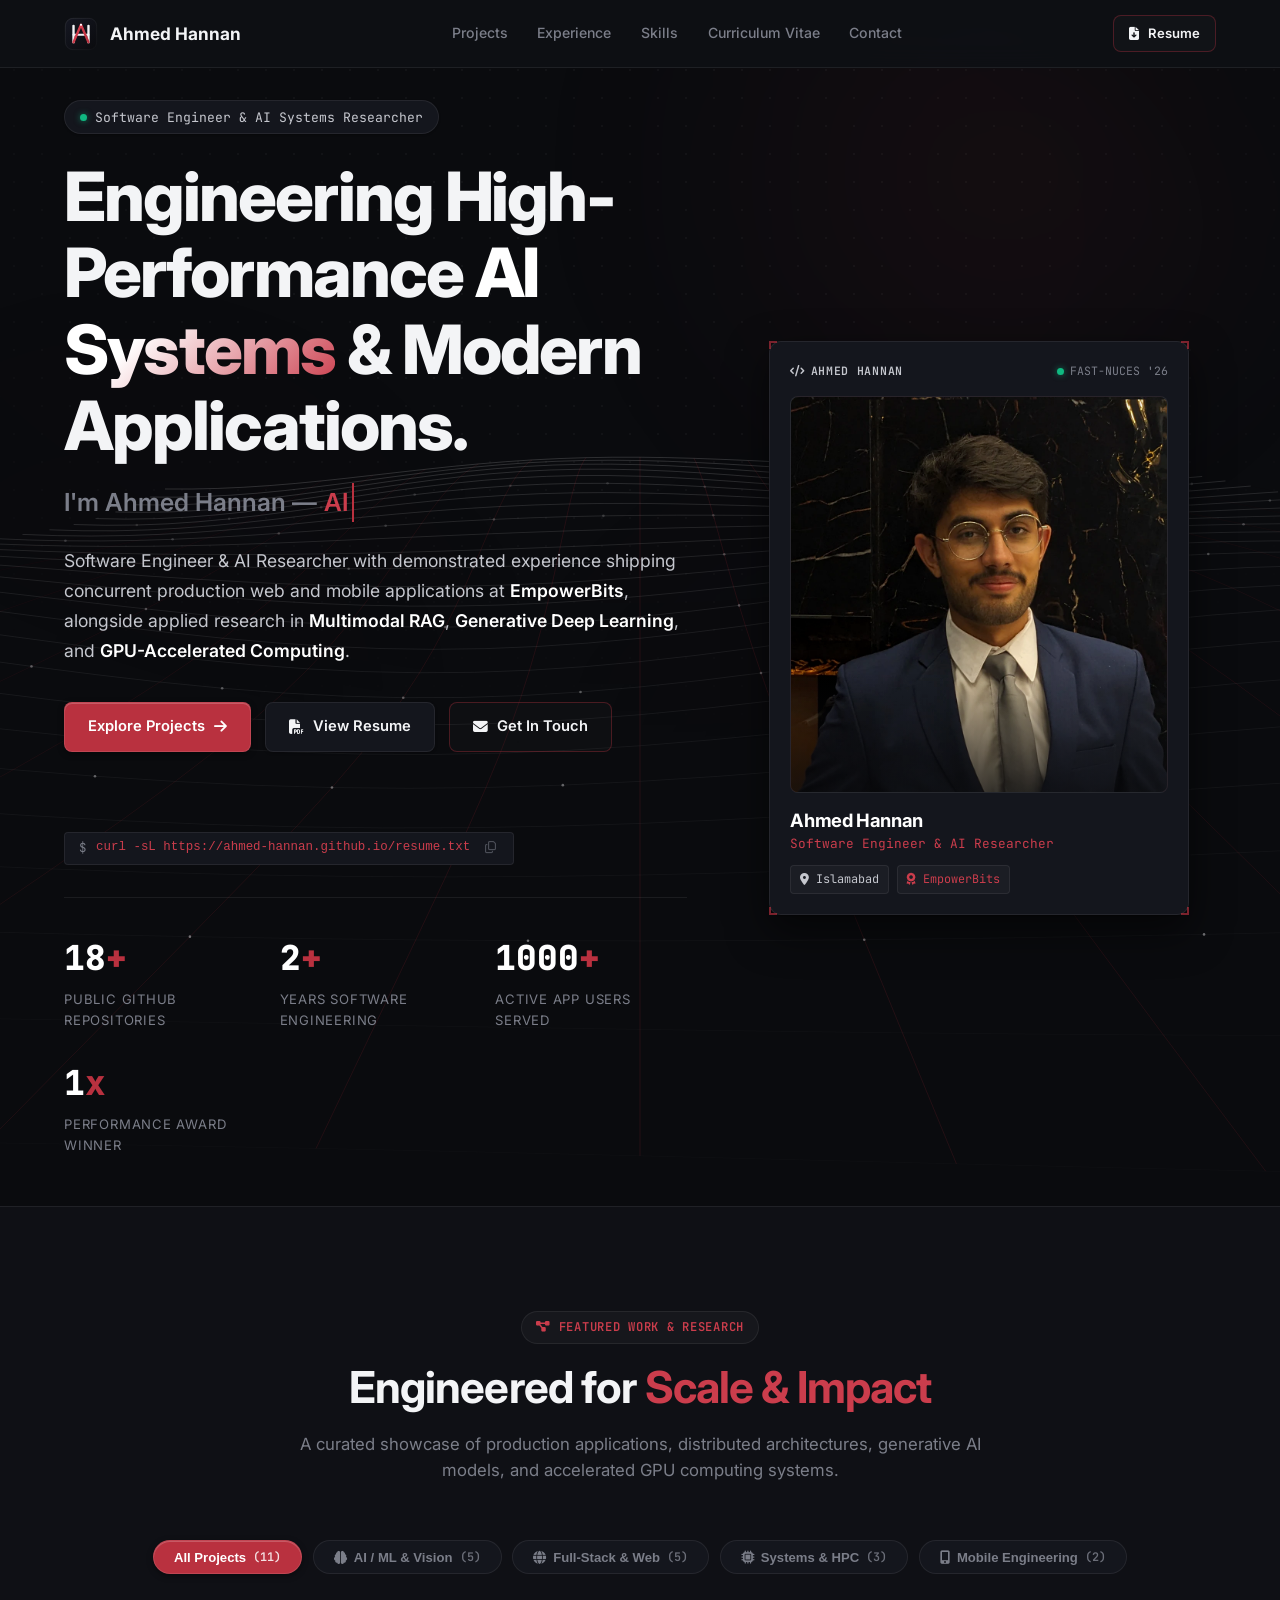
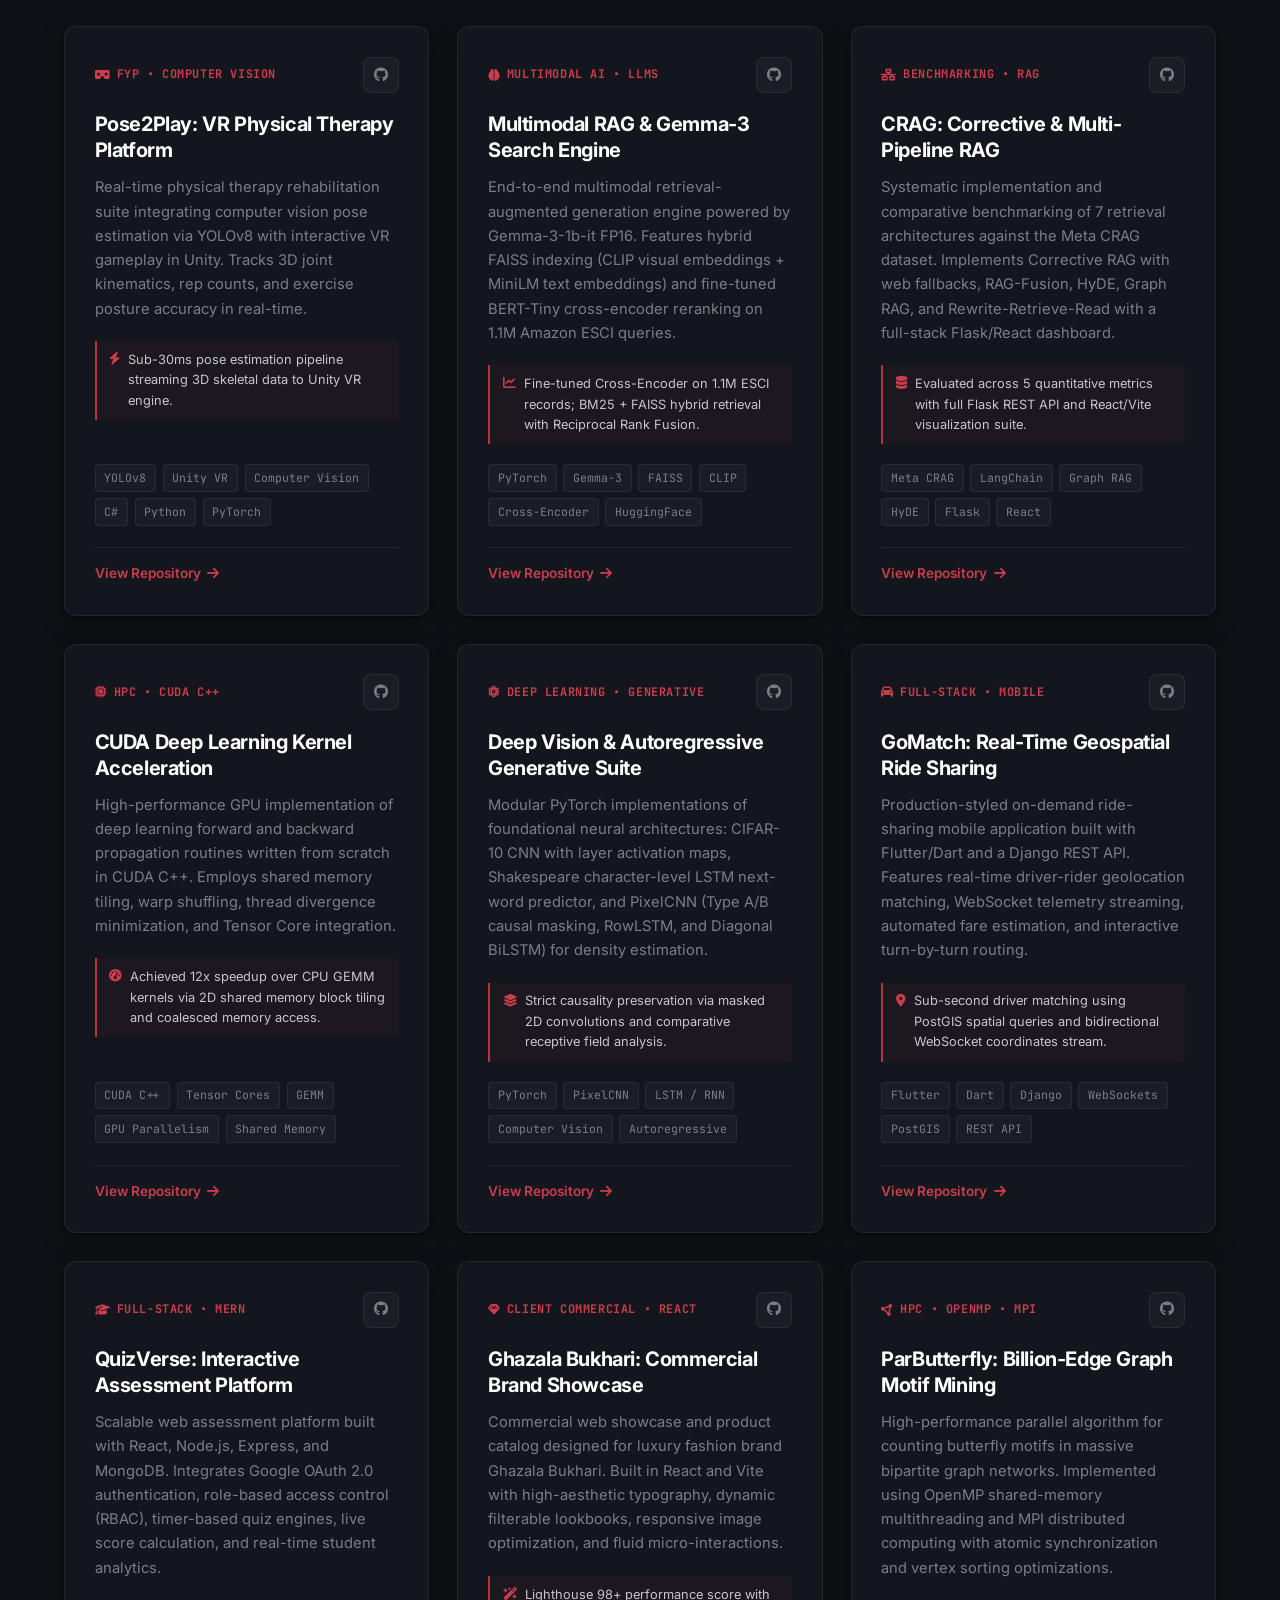
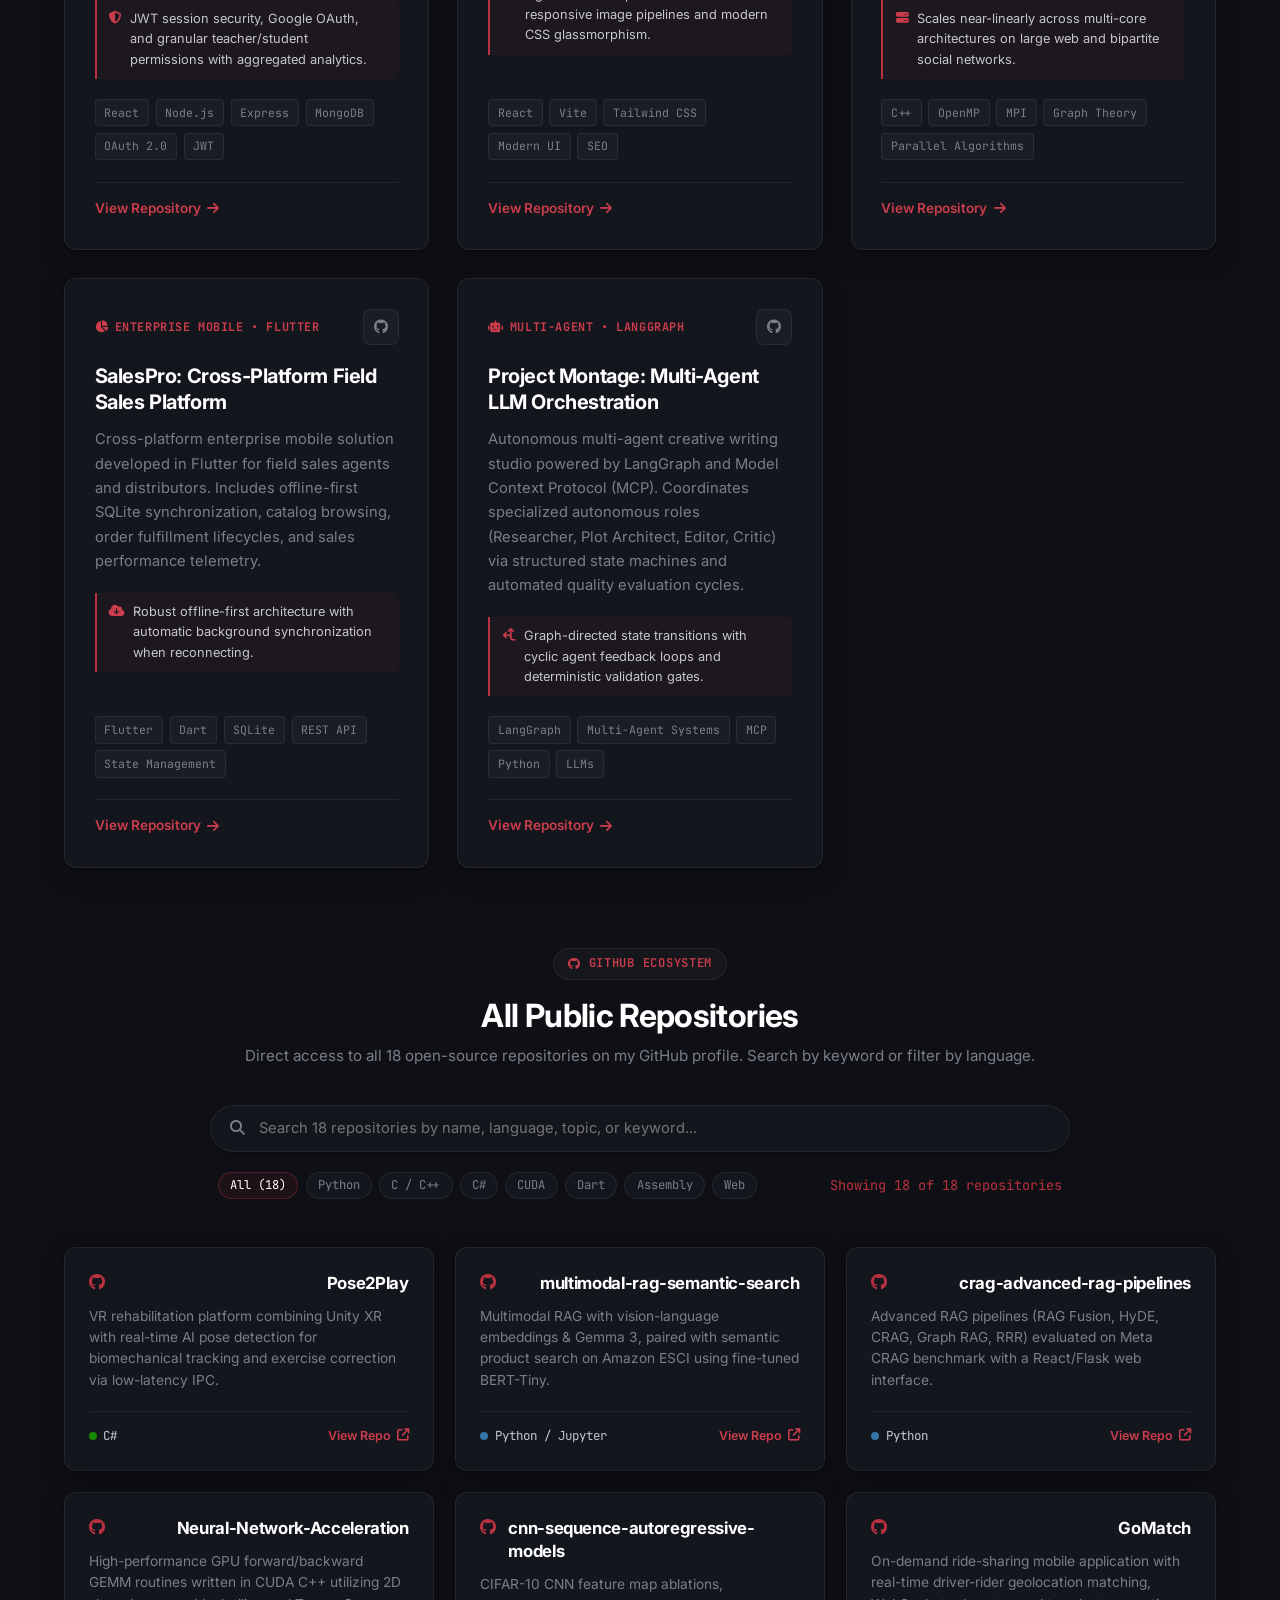
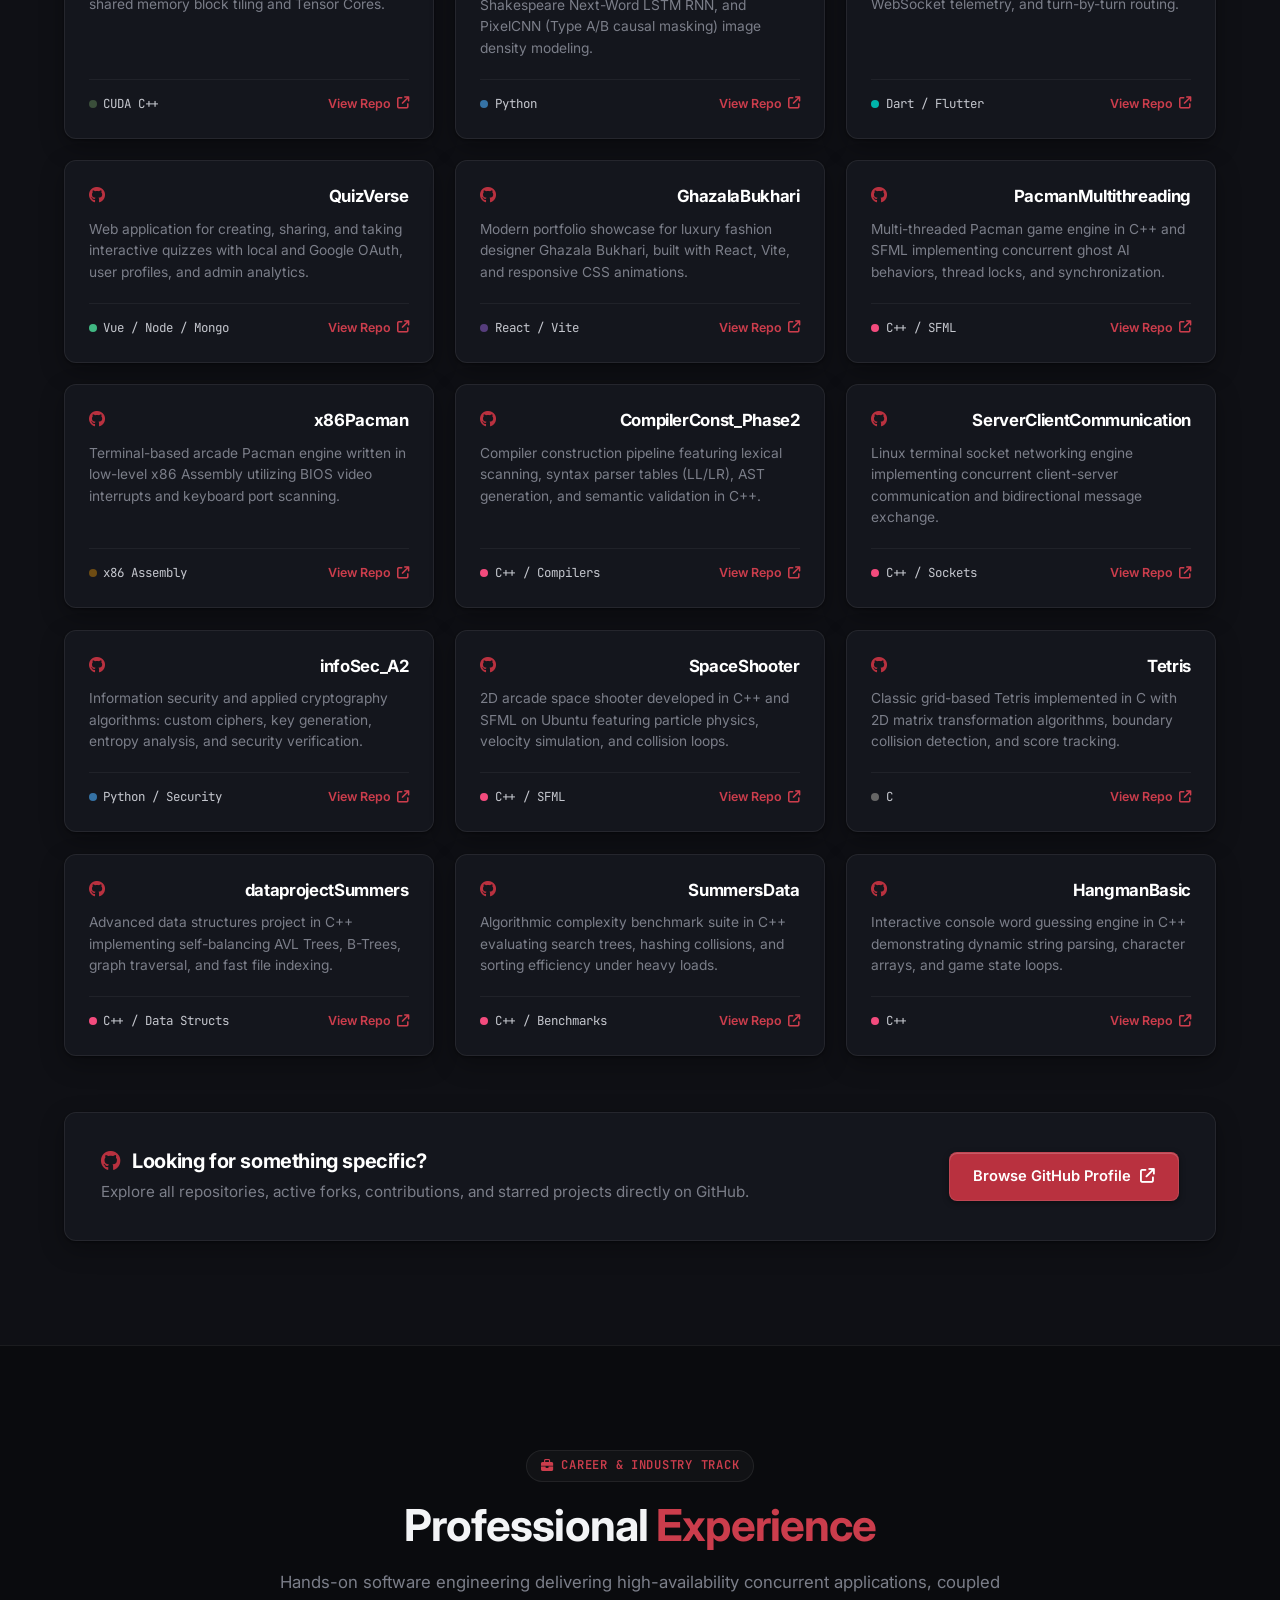
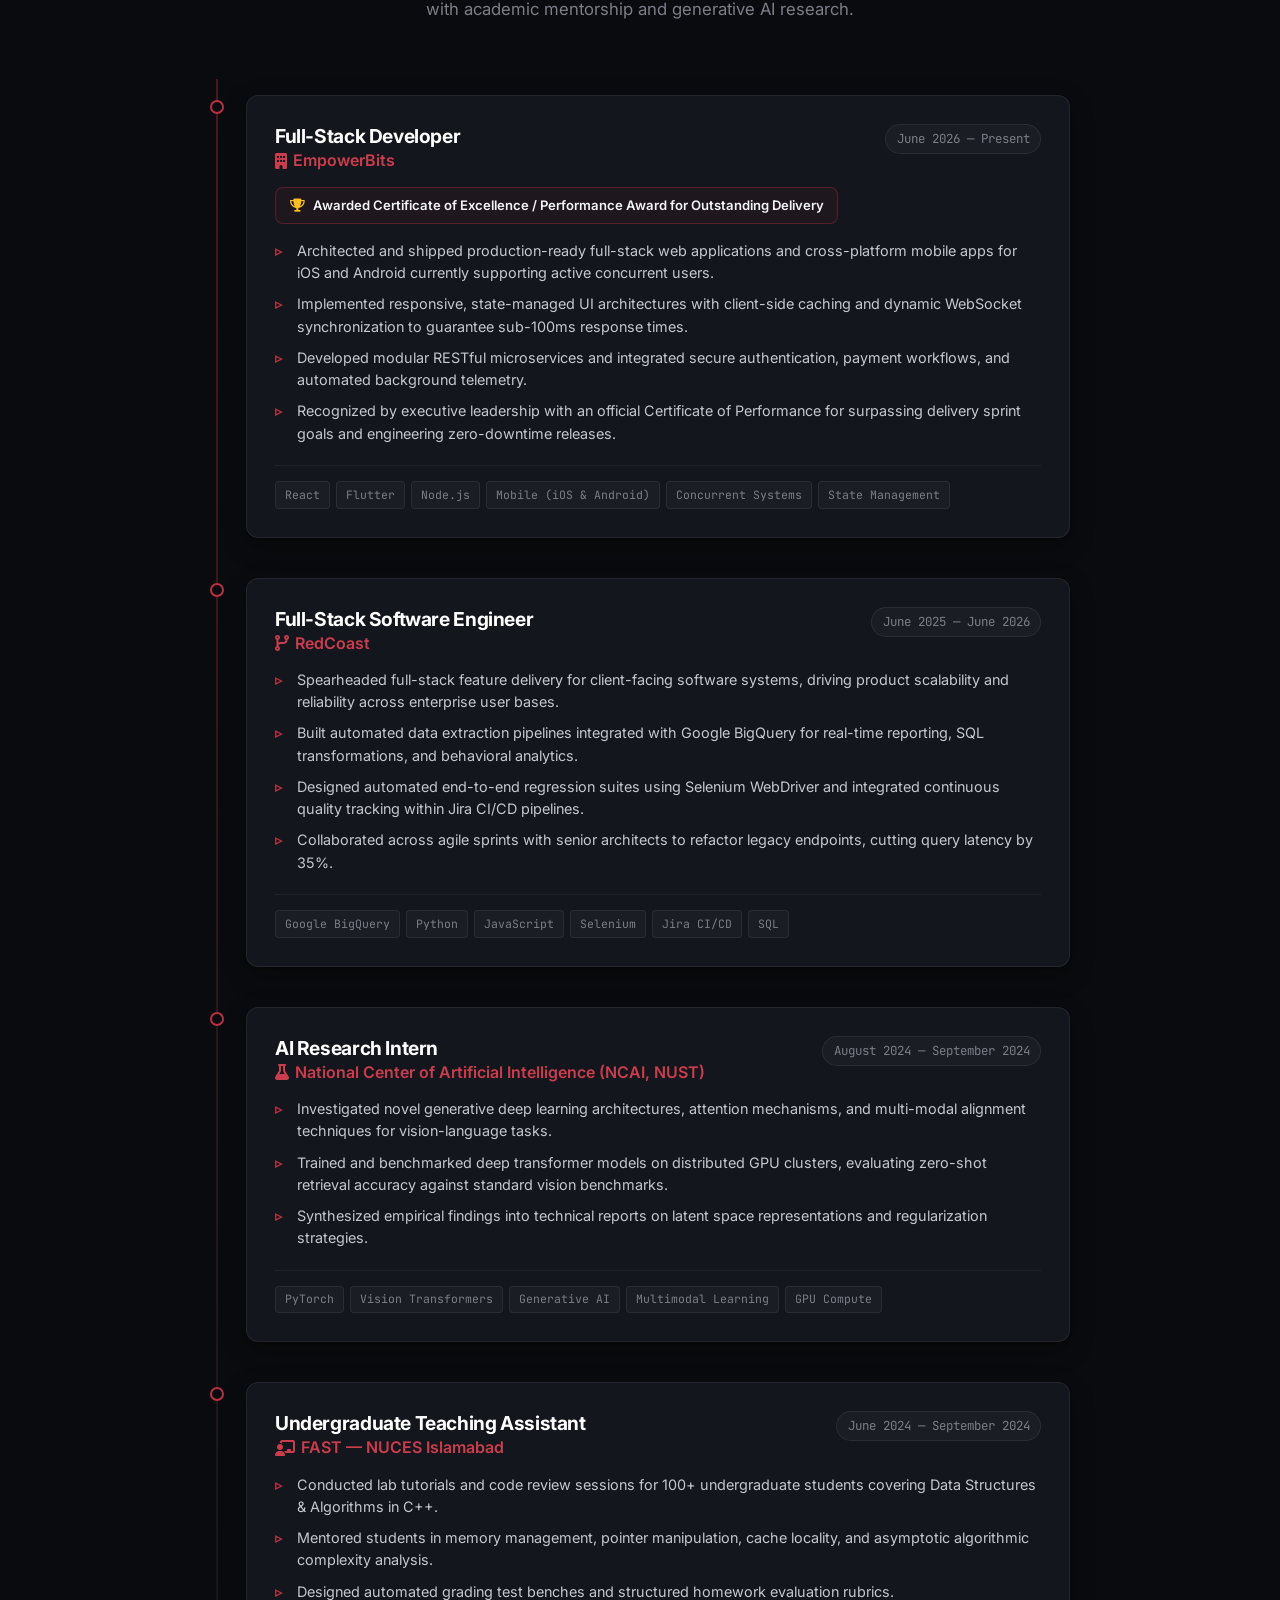
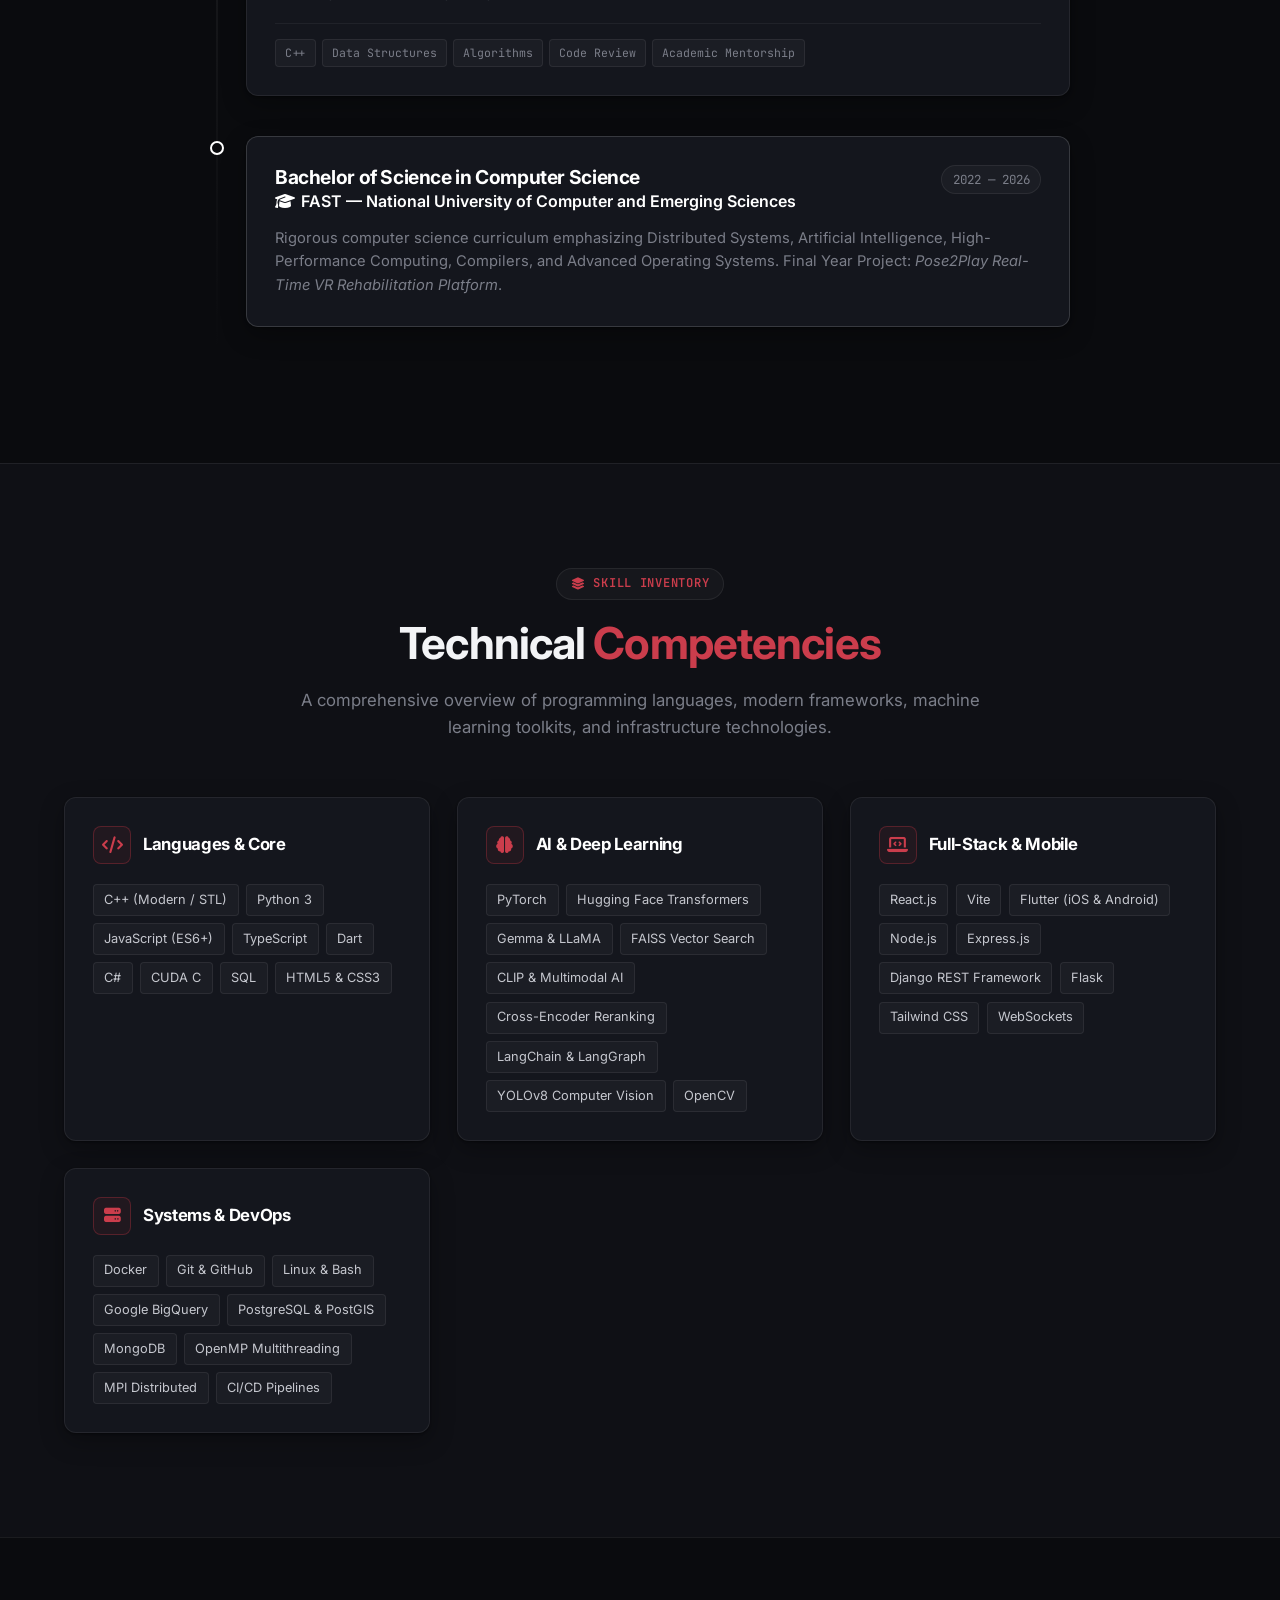
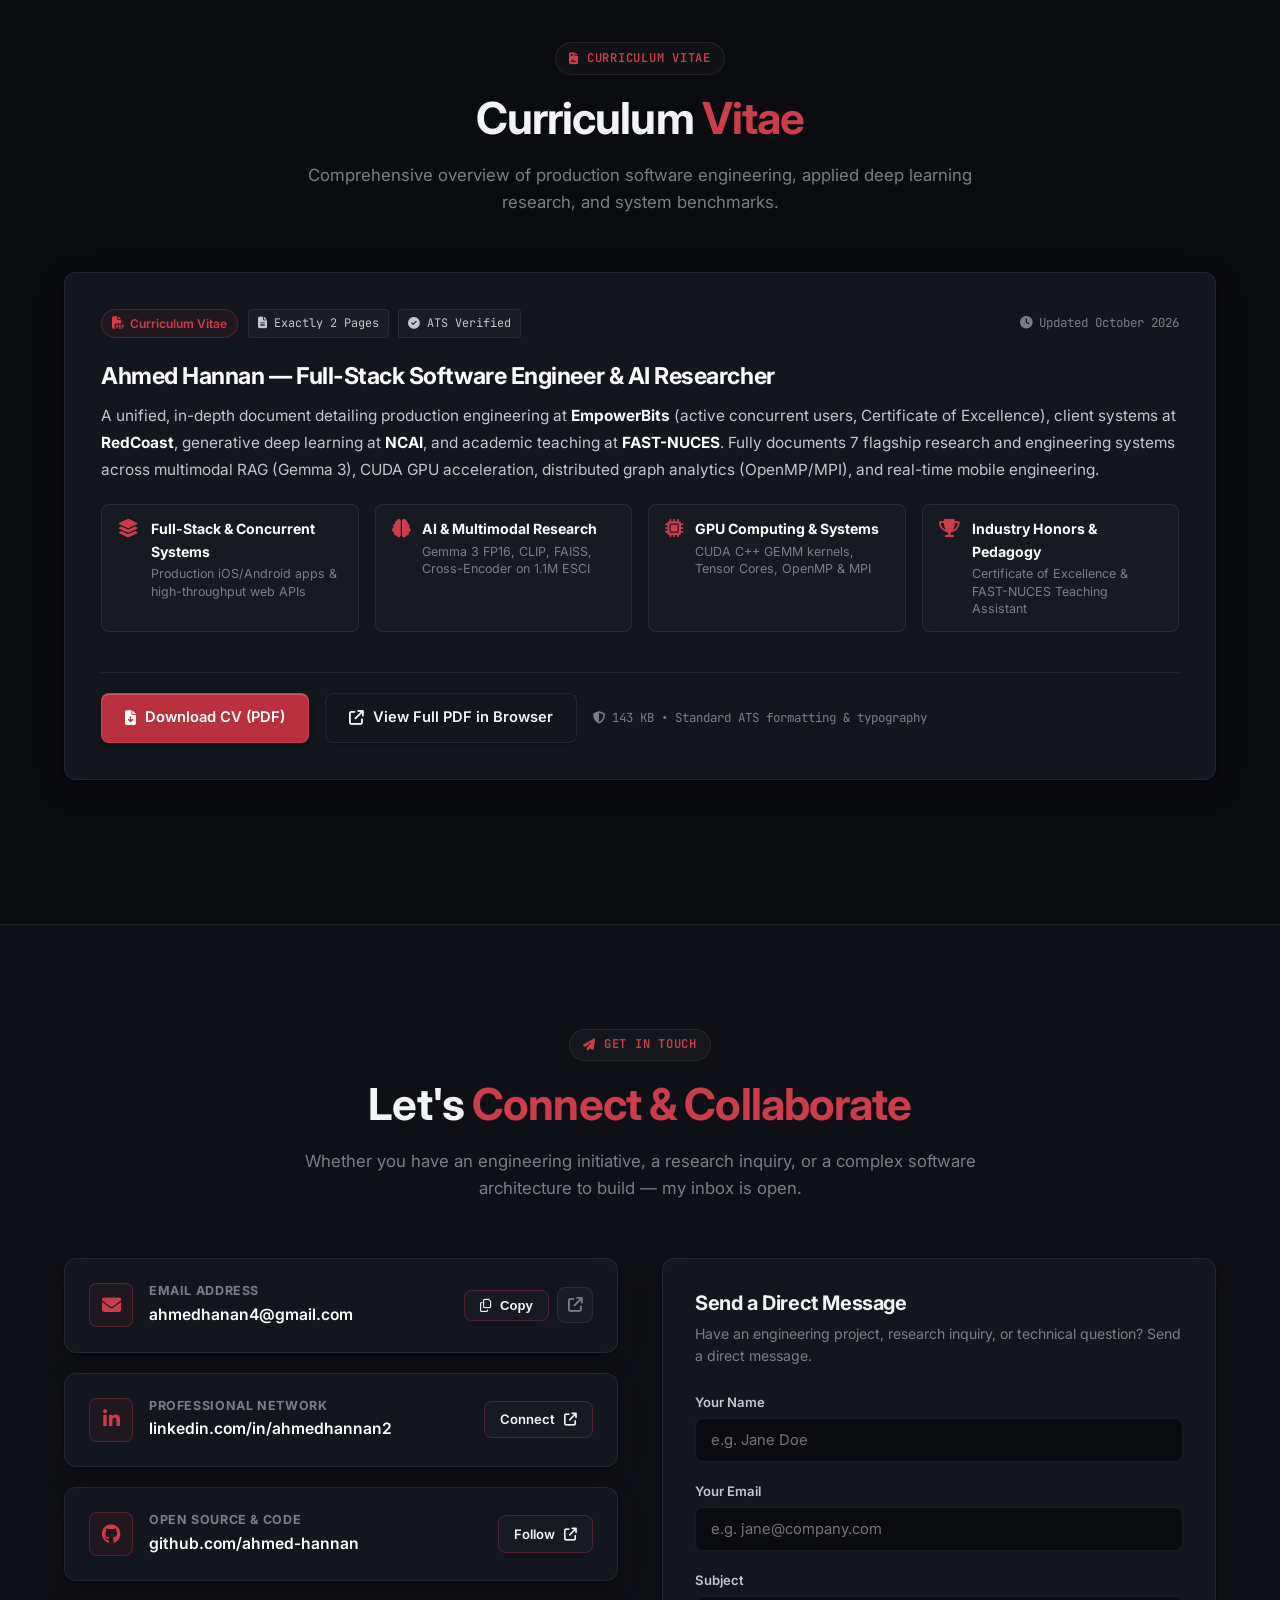
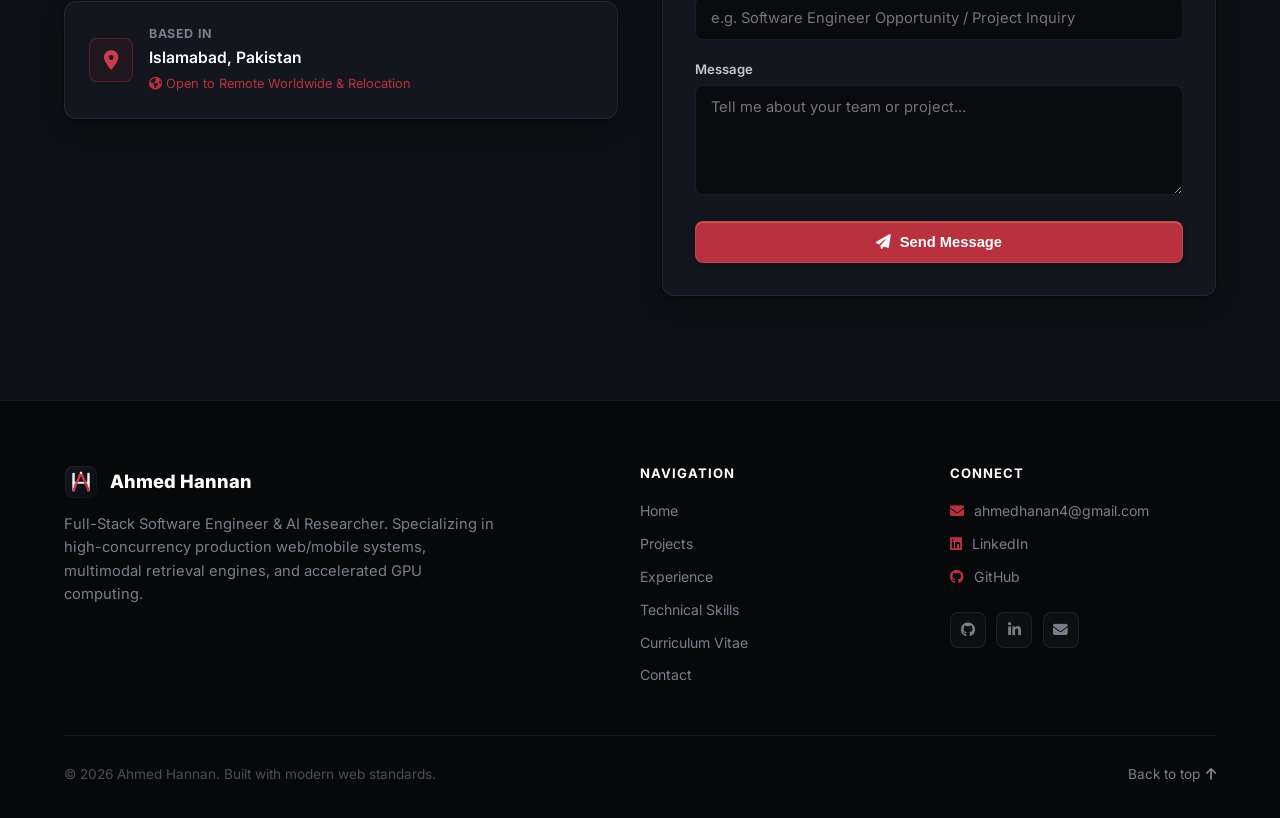
==== commit 05730c8e: "feat: implement bespoke geometric AH vector monogram and favicon" ====
--- a/index.html
+++ b/index.html
@@ -6,8 +6,10 @@
   <title>Ahmed Hannan — Software Engineer & AI Researcher</title>
   <meta name="description" content="Portfolio of Ahmed Hannan: Full-Stack Developer, AI/ML Researcher, and Computer Scientist showcasing production applications, generative deep learning, and advanced computing.">
   
-  <!-- Favicon -->
-  <link rel="icon" type="image/svg+xml" href="data:image/svg+xml,<svg xmlns='http://www.w3.org/2000/svg' viewBox='0 0 100 100'><rect width='100' height='100' rx='20' fill='%23070709'/><text x='50%' y='62%' font-size='50' font-weight='900' fill='%23ff2a55' text-anchor='middle' font-family='sans-serif'>AH</text></svg>">
+  <!-- Favicon & Brand Icons -->
+  <link rel="icon" type="image/svg+xml" href="assets/logo.svg">
+  <link rel="icon" type="image/png" sizes="32x32" href="assets/favicon-32x32.png">
+  <link rel="apple-touch-icon" sizes="180x180" href="assets/apple-touch-icon.png">
   
   <!-- Fonts -->
   <link rel="preconnect" href="https://fonts.googleapis.com">
@@ -33,7 +35,9 @@
   <header class="navbar" id="navbar">
     <div class="container nav-container">
       <a href="#hero" class="nav-brand" aria-label="Ahmed Hannan Home">
-        <div class="brand-badge">AH</div>
+        <div class="brand-badge" aria-hidden="true">
+          <img src="assets/logo.svg" alt="AH Monogram" width="34" height="34">
+        </div>
         <span>Ahmed Hannan</span>
       </a>
 
@@ -1639,7 +1643,9 @@
       <div class="footer-content">
         <div>
           <div class="footer-brand-title">
-            <div class="brand-badge">AH</div>
+            <div class="brand-badge" aria-hidden="true">
+              <img src="assets/logo.svg" alt="AH Monogram" width="34" height="34">
+            </div>
             <span>Ahmed Hannan</span>
           </div>
           <p class="footer-brand-desc">
@@ -1654,7 +1660,7 @@
             <a href="#projects" class="footer-link">Projects</a>
             <a href="#experience" class="footer-link">Experience</a>
             <a href="#skills" class="footer-link">Technical Skills</a>
-            <a href="#cv" class="footer-link">Resumes &amp; CV</a>
+            <a href="#cv" class="footer-link">Curriculum Vitae</a>
             <a href="#contact" class="footer-link">Contact</a>
           </div>
         </div>
--- a/styles.css
+++ b/styles.css
@@ -324,19 +324,27 @@
 }
 
 .brand-badge {
-  width: 32px;
-  height: 32px;
+  width: 34px;
+  height: 34px;
+  display: flex;
+  align-items: center;
+  justify-content: center;
   border-radius: var(--radius-md);
-  background: var(--accent-red);
-  display: flex;
-  align-items: center;
-  justify-content: center;
-  color: #ffffff;
-  font-family: var(--font-mono);
-  font-weight: 800;
-  font-size: 0.88rem;
-  border: 1px solid rgba(255, 255, 255, 0.15);
-  box-shadow: 0 1px 3px rgba(0, 0, 0, 0.4);
+  transition: transform var(--transition-fast), filter var(--transition-fast);
+  flex-shrink: 0;
+}
+
+.brand-badge img {
+  width: 100%;
+  height: 100%;
+  display: block;
+  border-radius: inherit;
+}
+
+.nav-brand:hover .brand-badge,
+.footer-brand-title:hover .brand-badge {
+  transform: translateY(-1px) scale(1.06);
+  filter: drop-shadow(0 4px 14px rgba(185, 49, 63, 0.45));
 }
 
 .nav-menu {
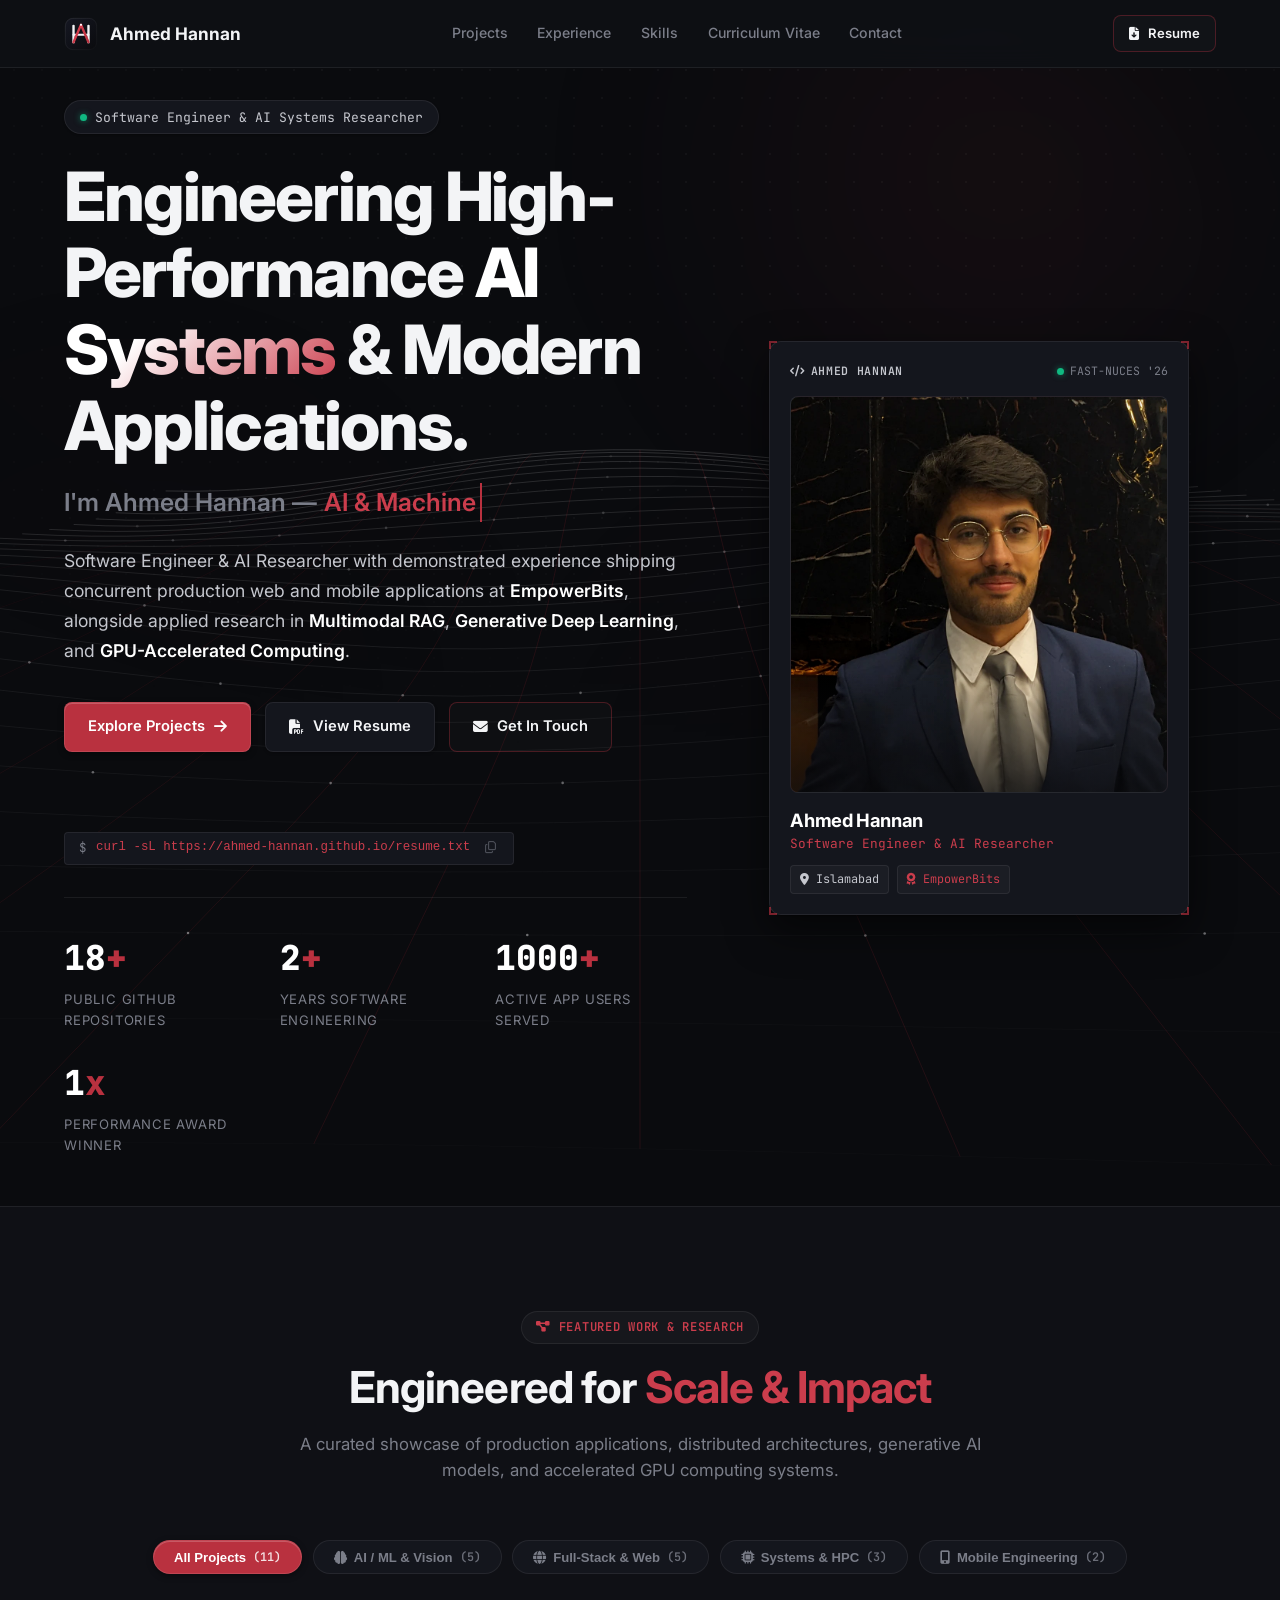
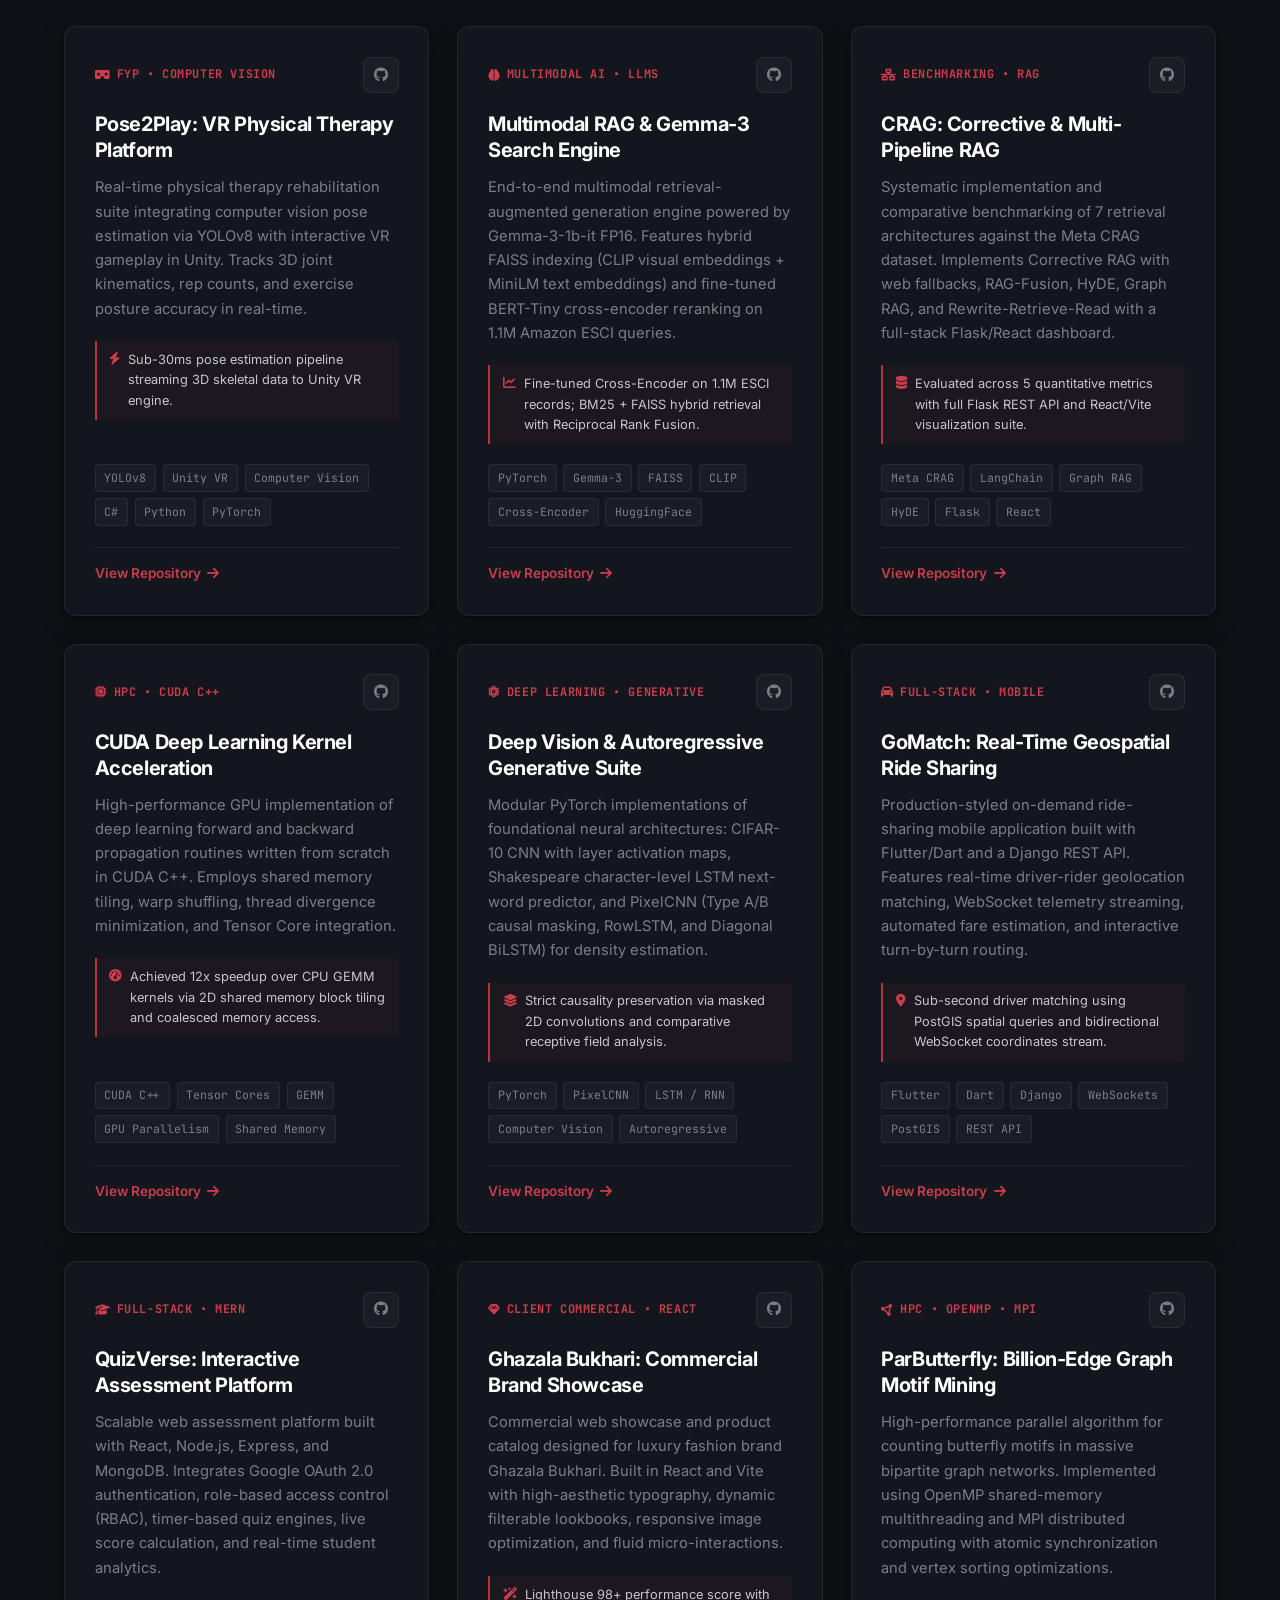
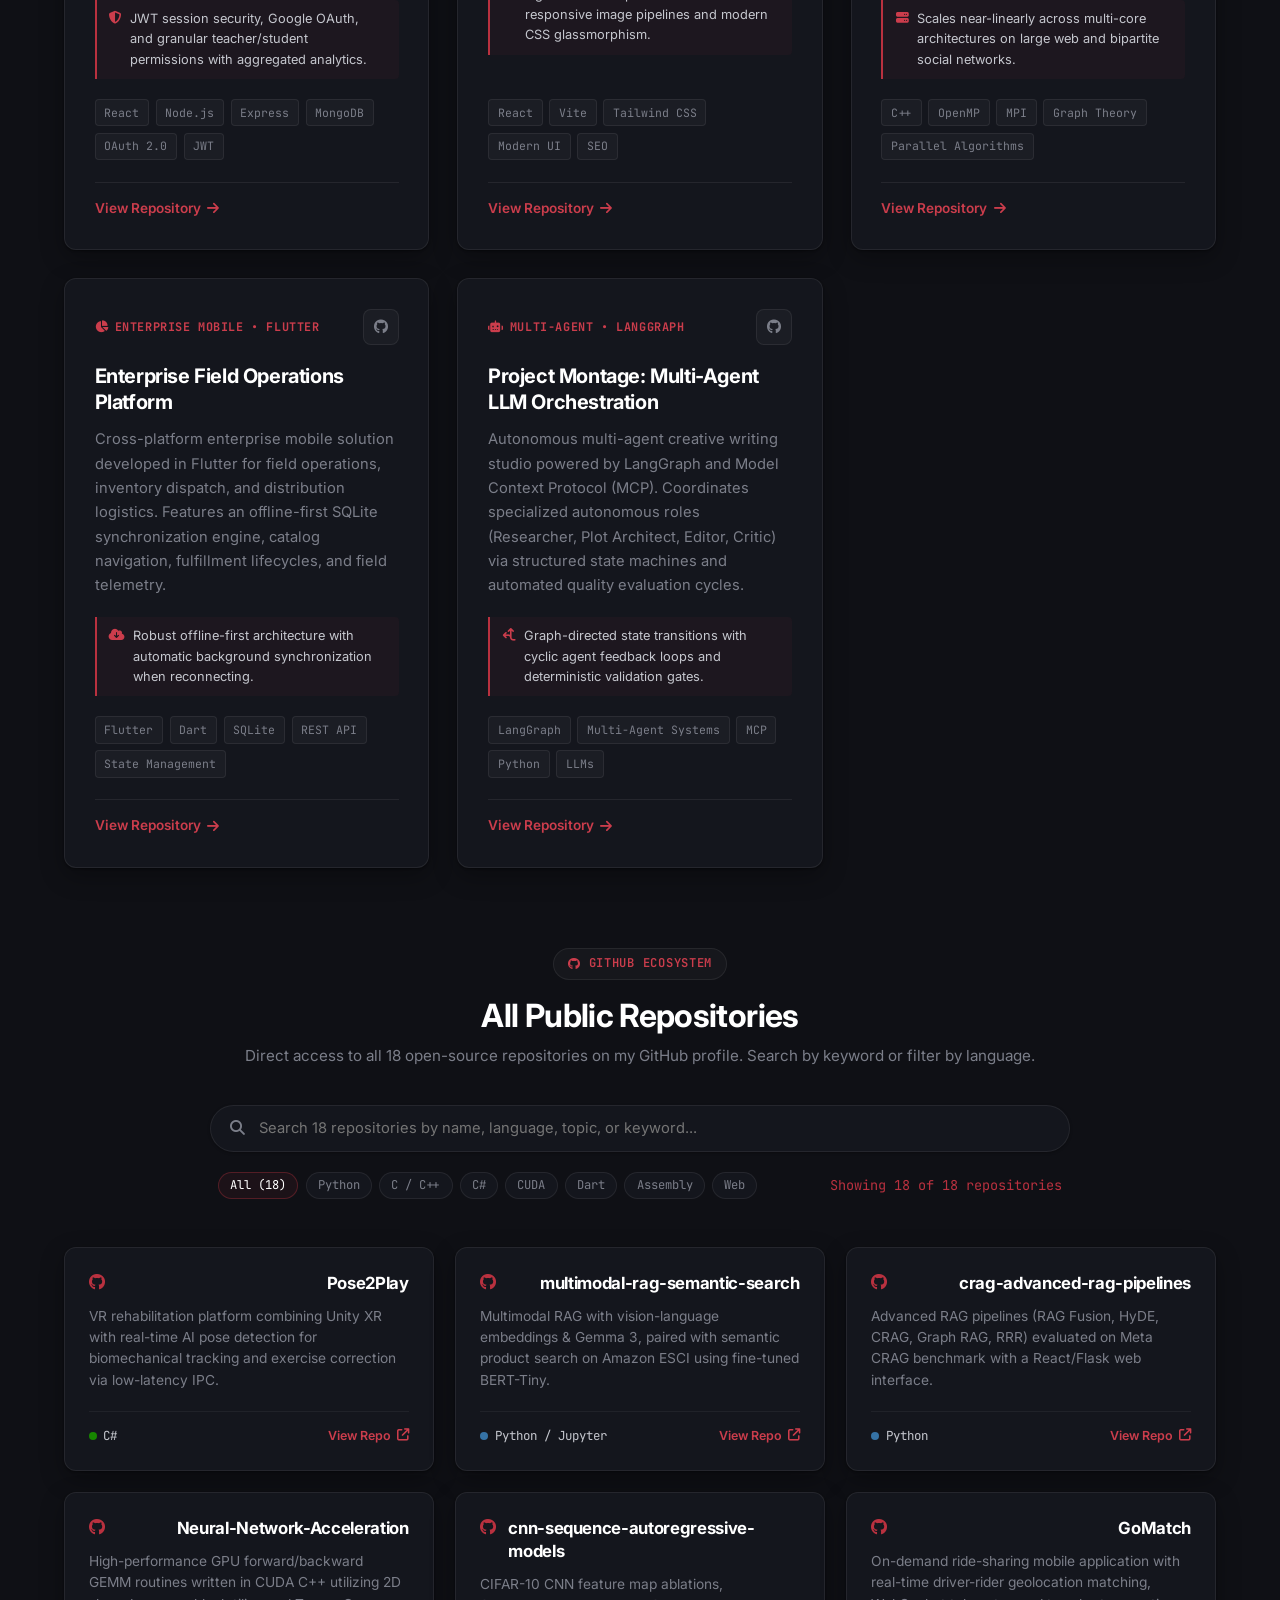
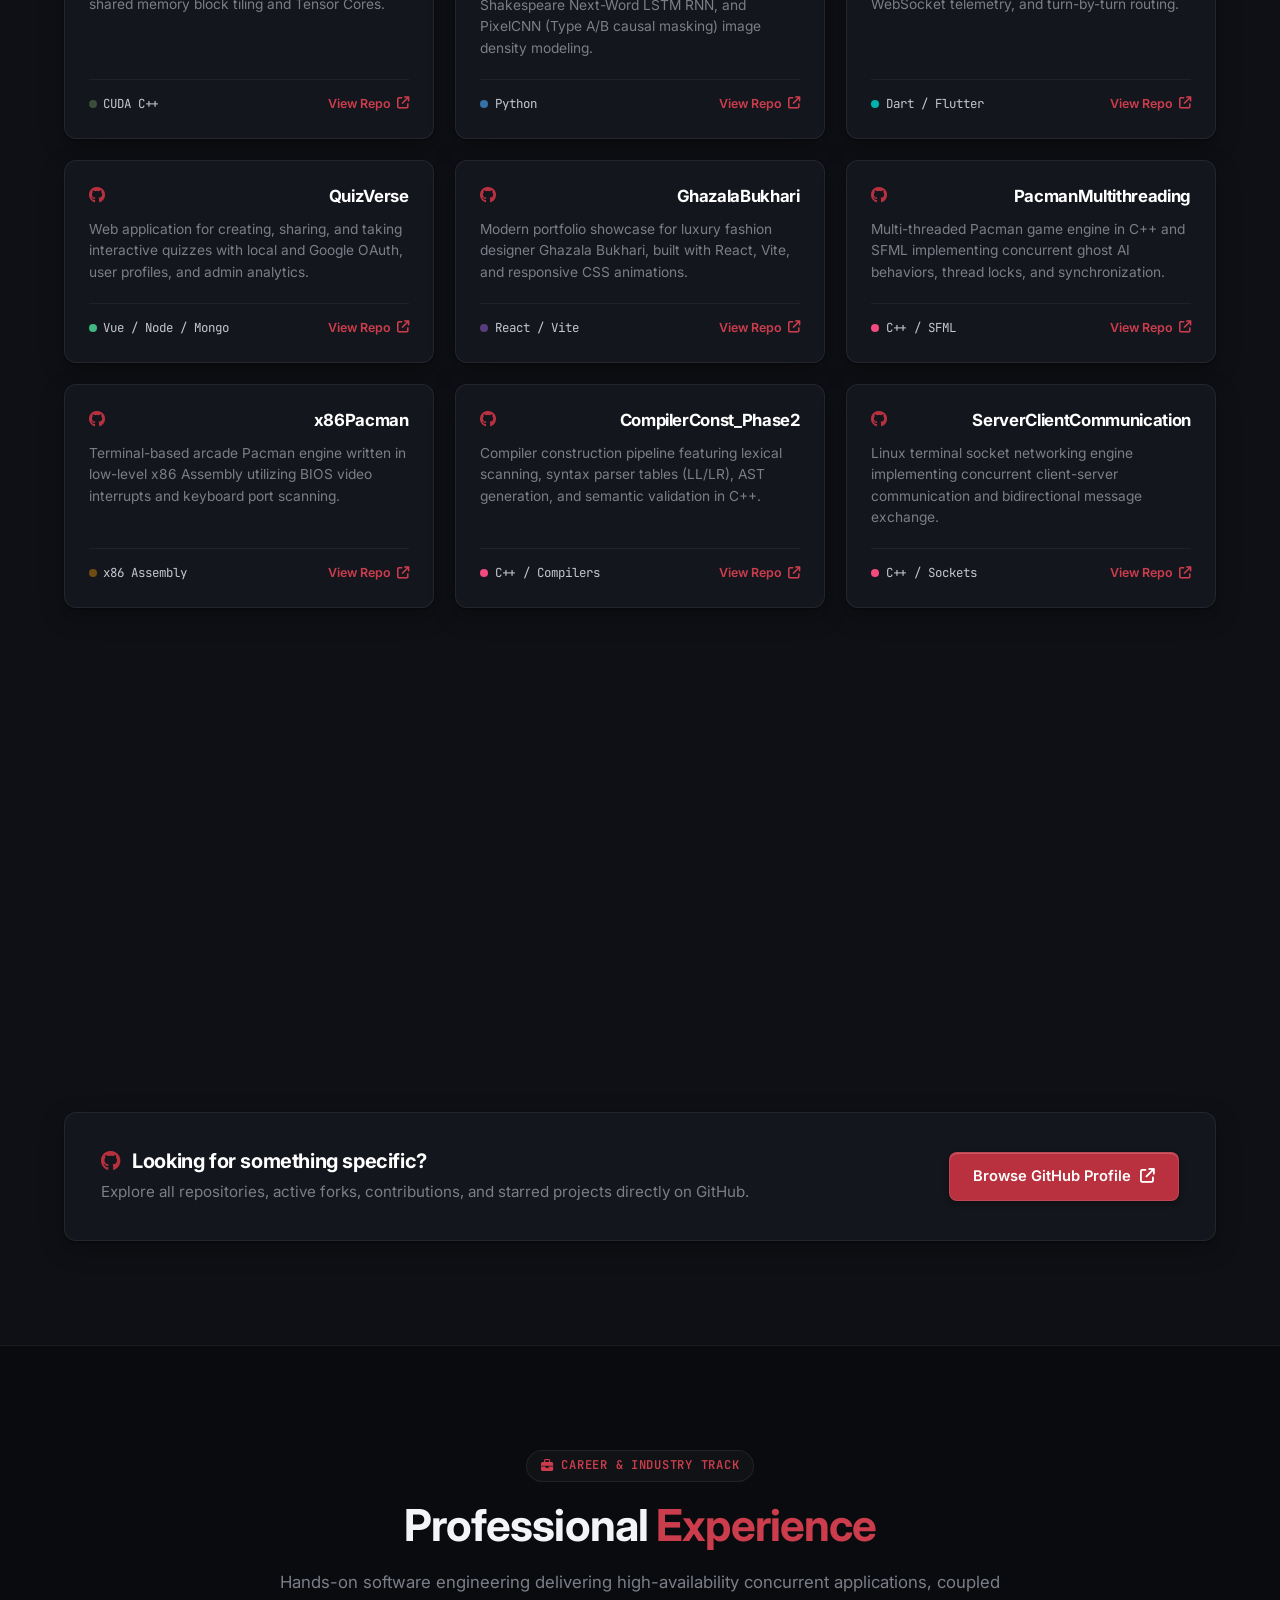
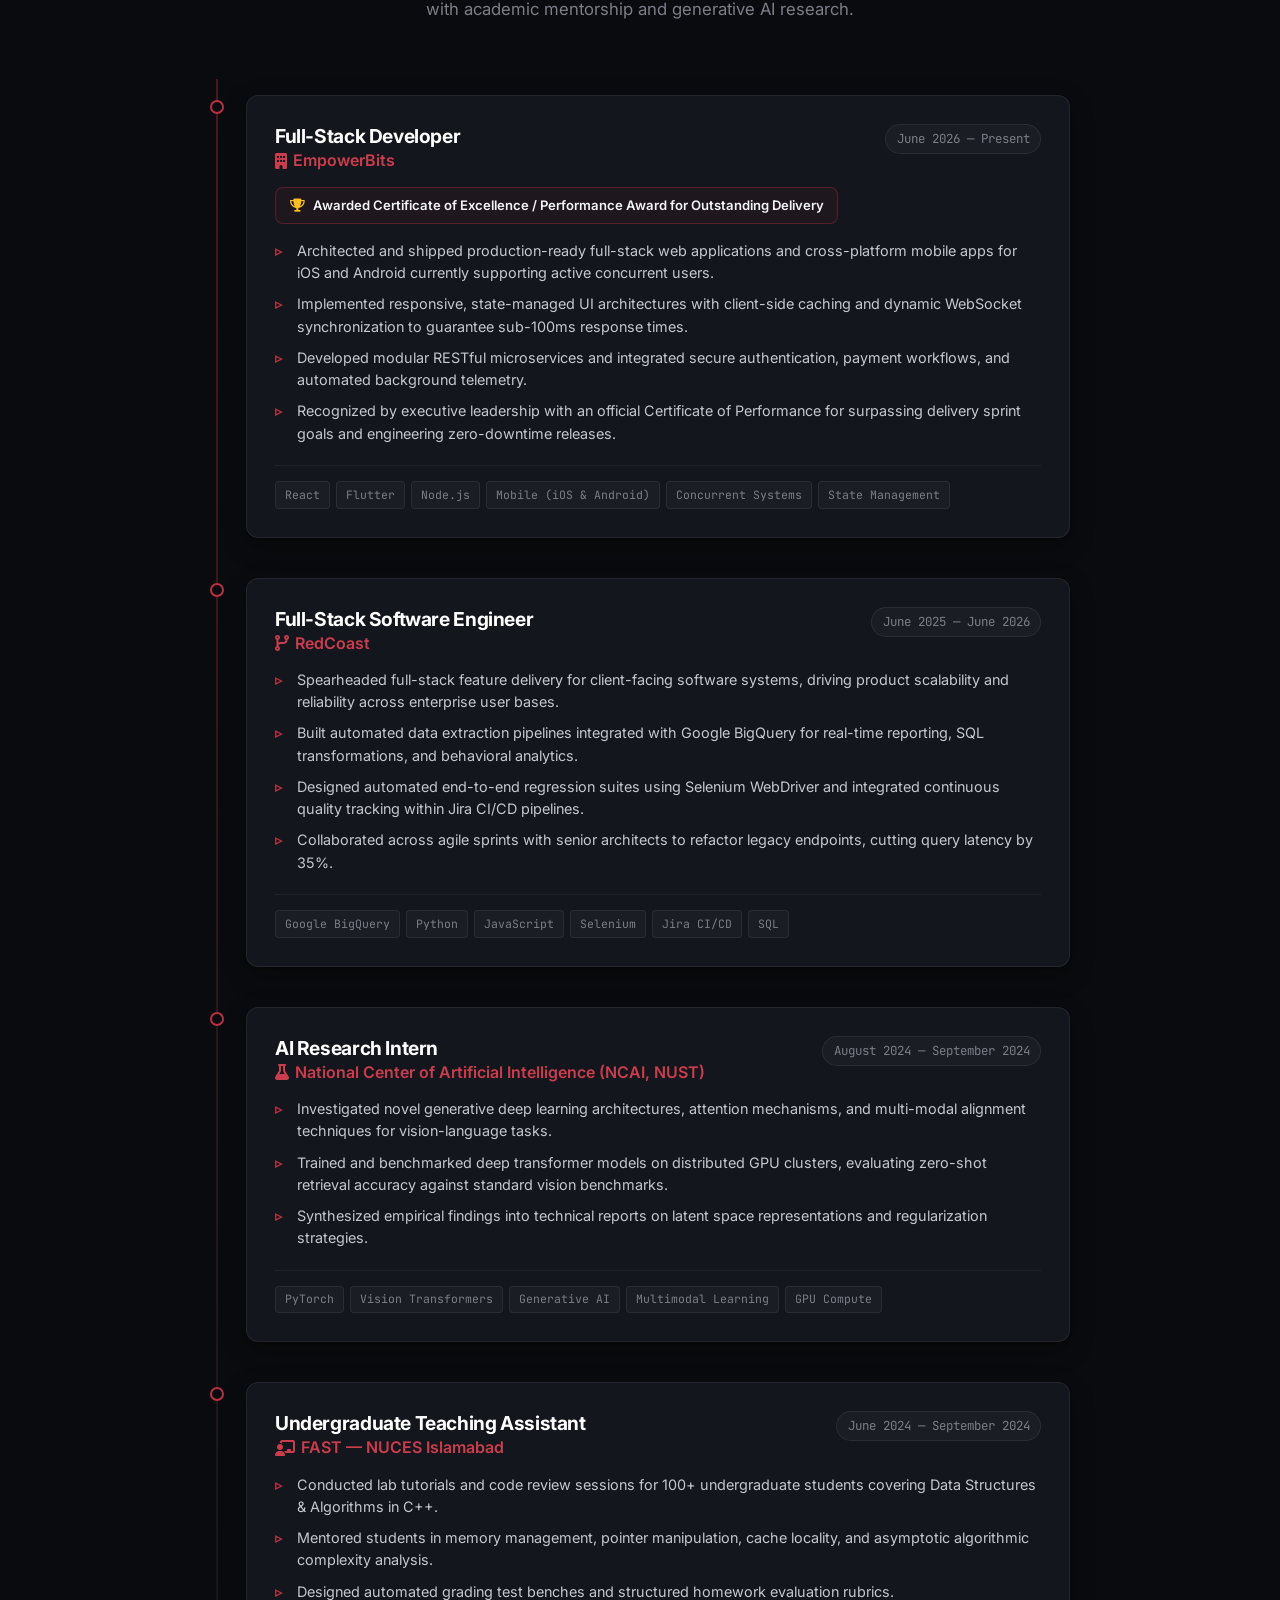
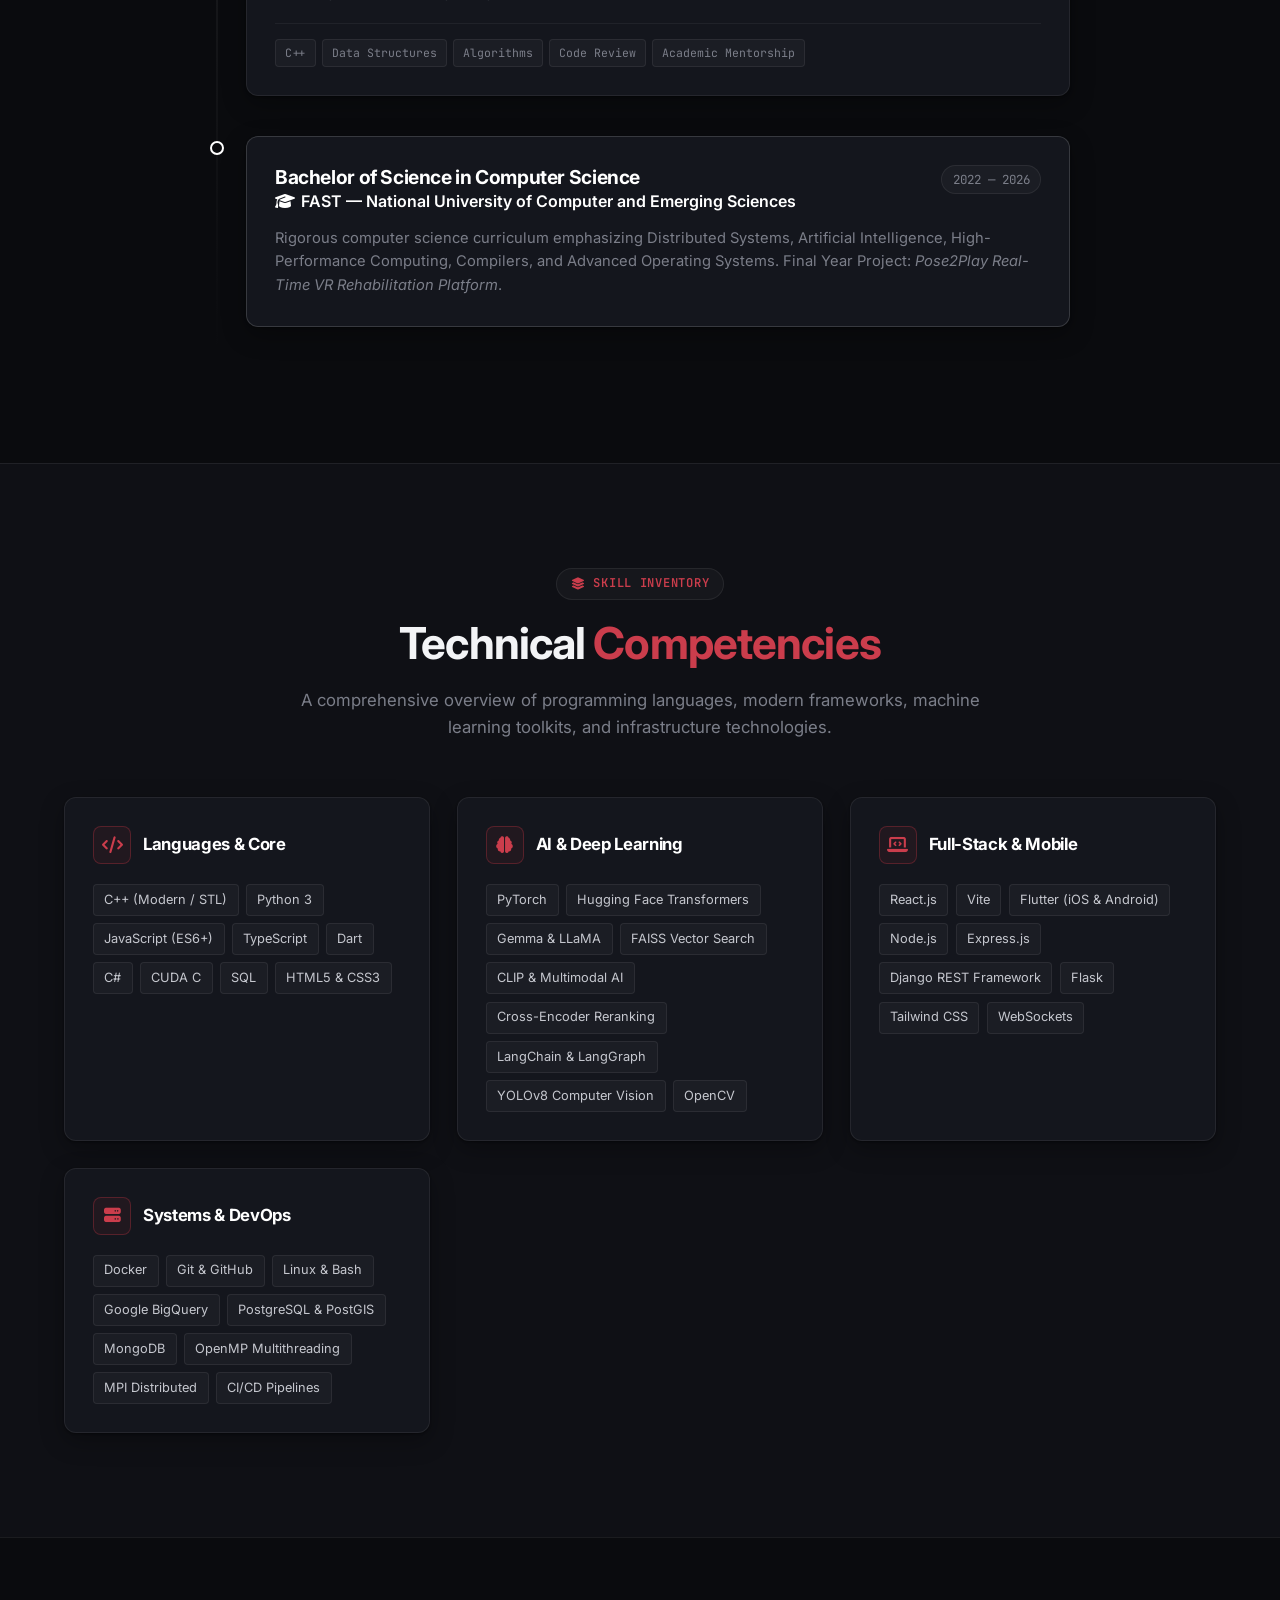
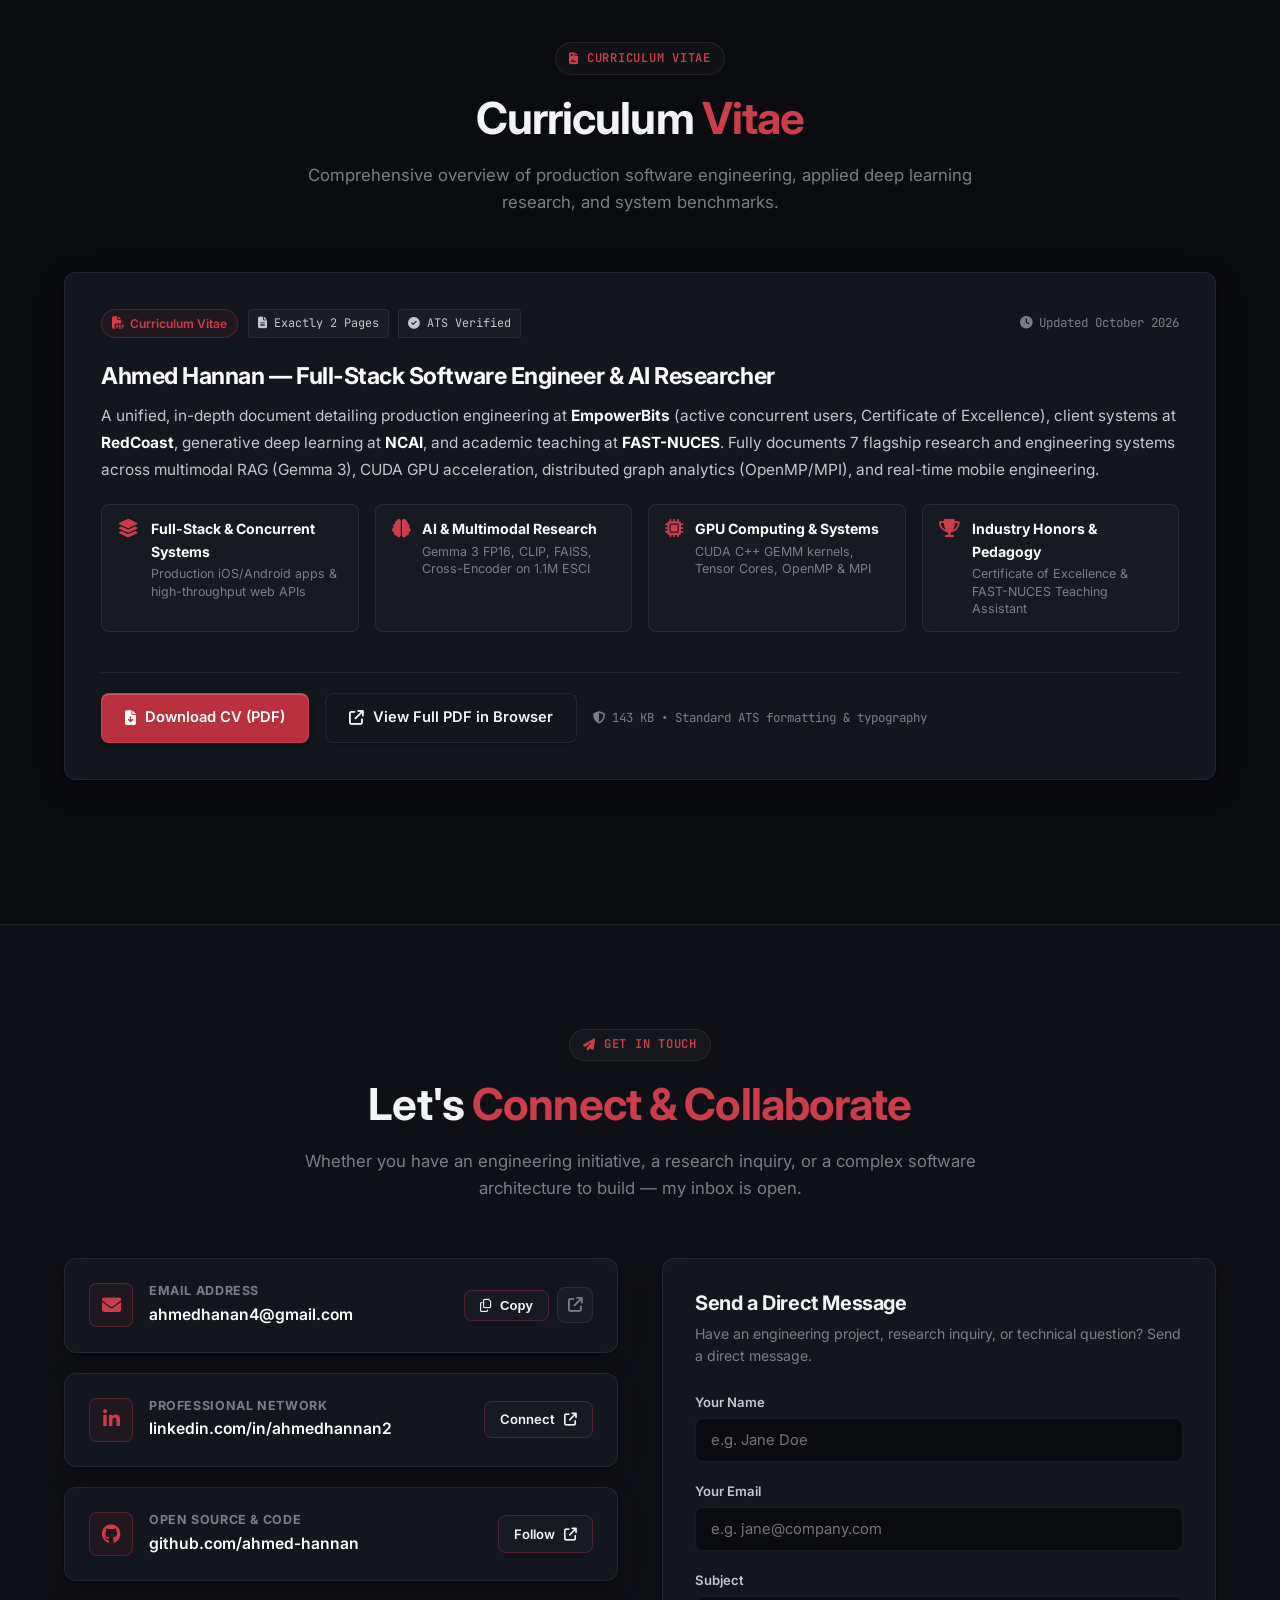
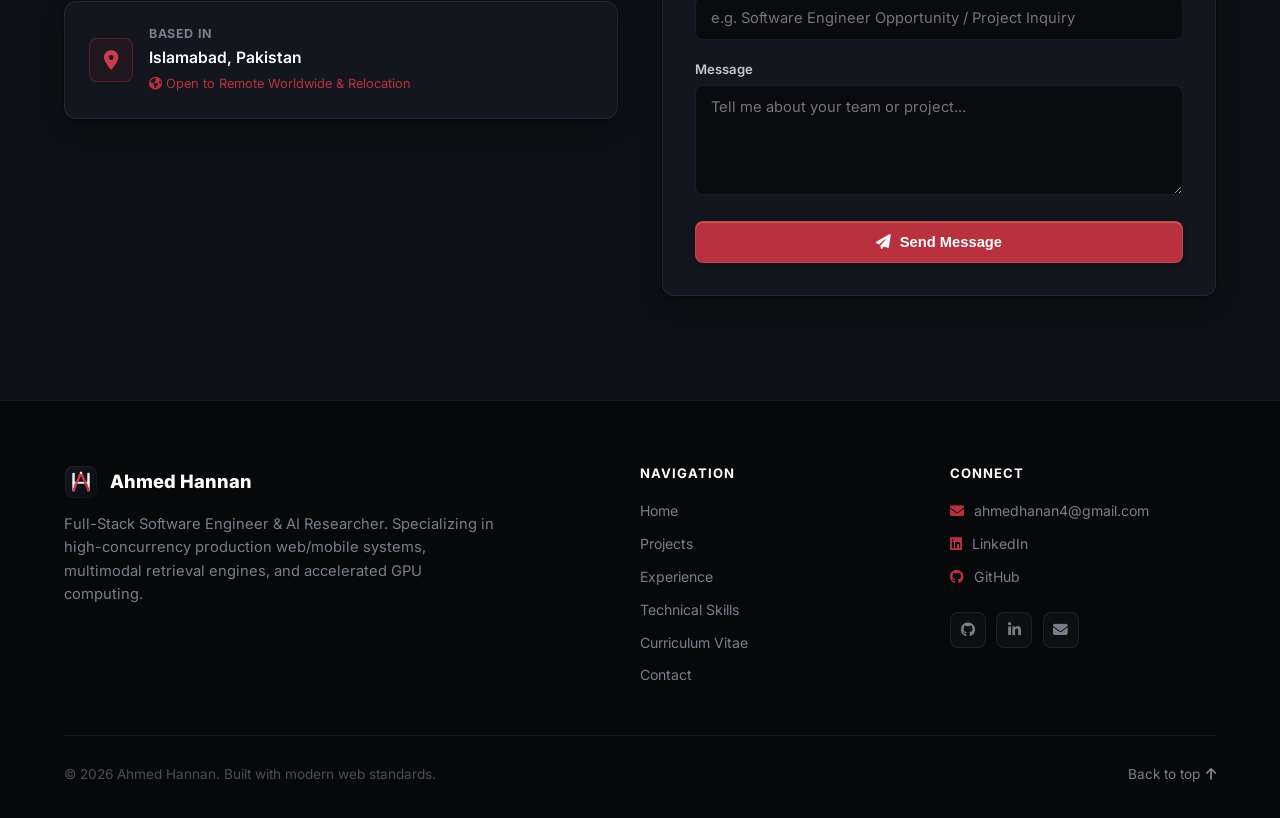
==== commit 66035e0a: "refactor(projects): rename SalesPro to Enterprise Field Operations Platform" ====
--- a/index.html
+++ b/index.html
@@ -625,7 +625,7 @@
             </div>
           </article>
 
-          <!-- Project 10: SalesPro Enterprise Mobile App -->
+          <!-- Project 10: Enterprise Field Operations Platform -->
           <article class="project-card" data-category="mobile web">
             <div>
               <div class="project-card-header">
@@ -633,18 +633,18 @@
                   <i class="fa-solid fa-chart-pie"></i> Enterprise Mobile &bull; Flutter
                 </span>
                 <div class="project-actions">
-                  <a href="https://github.com/ahmed-hannan/SalesPro" target="_blank" rel="noopener noreferrer" class="icon-btn" aria-label="SalesPro GitHub">
+                  <a href="https://github.com/ahmed-hannan/enterprise-field-operations" target="_blank" rel="noopener noreferrer" class="icon-btn" aria-label="Enterprise Field Operations GitHub">
                     <i class="fa-brands fa-github"></i>
                   </a>
                 </div>
               </div>
 
               <h3 class="project-title">
-                <a href="https://github.com/ahmed-hannan/SalesPro" target="_blank" rel="noopener noreferrer">SalesPro: Cross-Platform Field Sales Platform</a>
+                <a href="https://github.com/ahmed-hannan/enterprise-field-operations" target="_blank" rel="noopener noreferrer">Enterprise Field Operations Platform</a>
               </h3>
 
               <p class="project-description">
-                Cross-platform enterprise mobile solution developed in Flutter for field sales agents and distributors. Includes offline-first SQLite synchronization, catalog browsing, order fulfillment lifecycles, and sales performance telemetry.
+                Cross-platform enterprise mobile solution developed in Flutter for field operations, inventory dispatch, and distribution logistics. Features an offline-first SQLite synchronization engine, catalog navigation, fulfillment lifecycles, and field telemetry.
               </p>
 
               <div class="project-highlight">
@@ -662,7 +662,7 @@
                 <span class="tech-tag">State Management</span>
               </div>
               <div class="project-footer">
-                <a href="https://github.com/ahmed-hannan/SalesPro" target="_blank" rel="noopener noreferrer" class="project-link-cta">
+                <a href="https://github.com/ahmed-hannan/enterprise-field-operations" target="_blank" rel="noopener noreferrer" class="project-link-cta">
                   <span>View Repository</span>
                   <i class="fa-solid fa-arrow-right"></i>
                 </a>
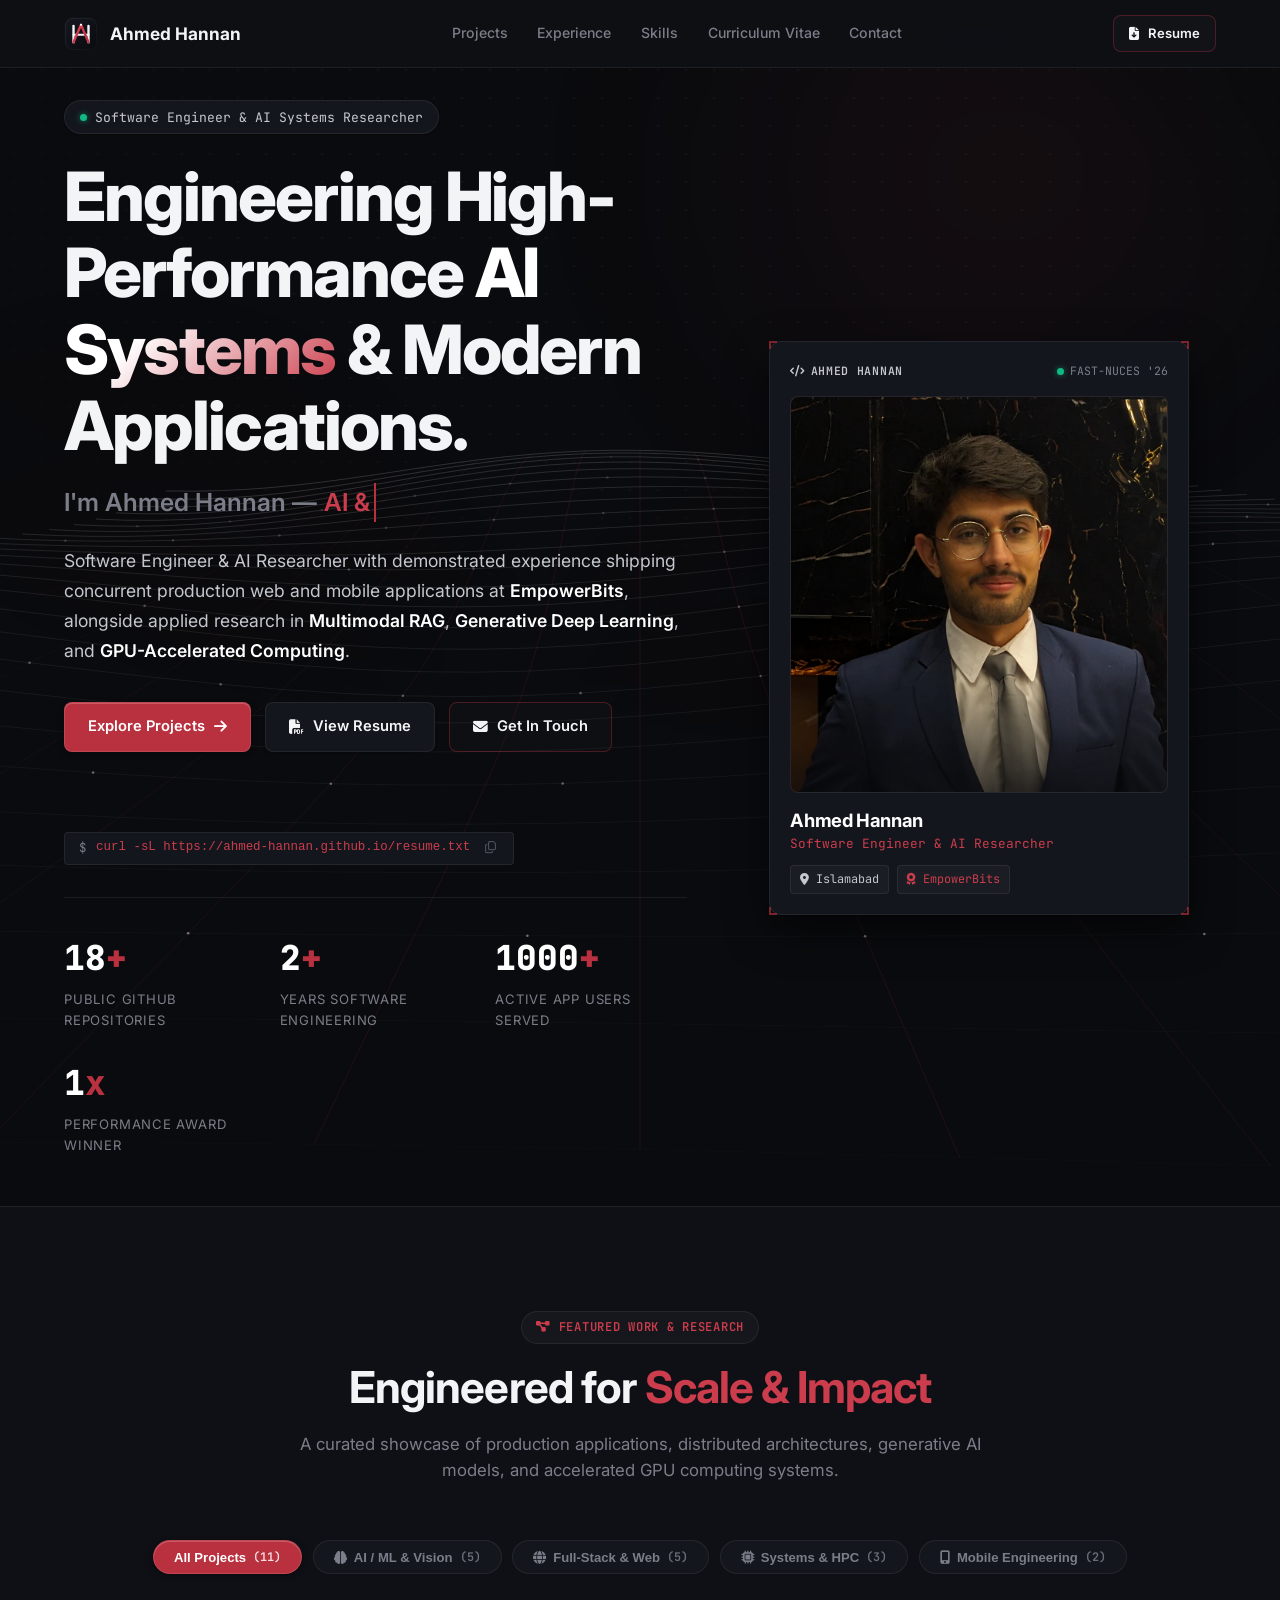
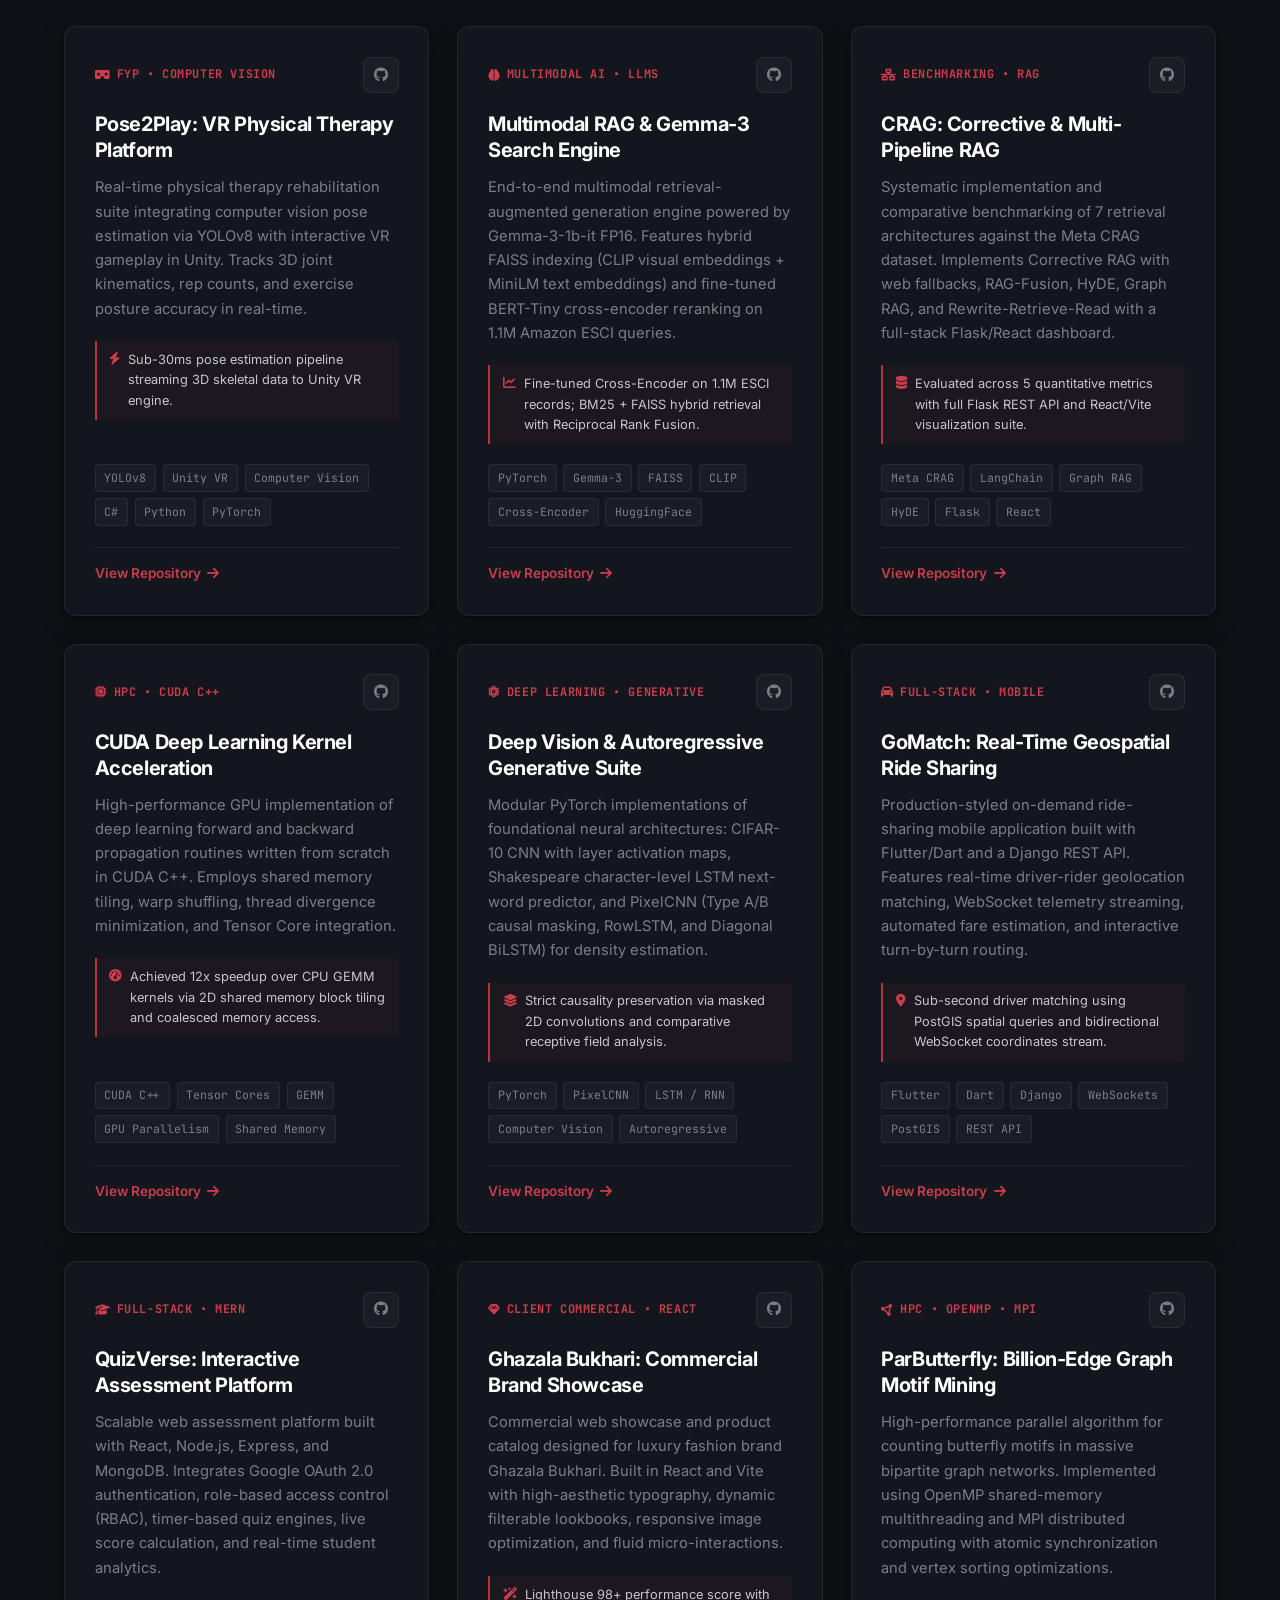
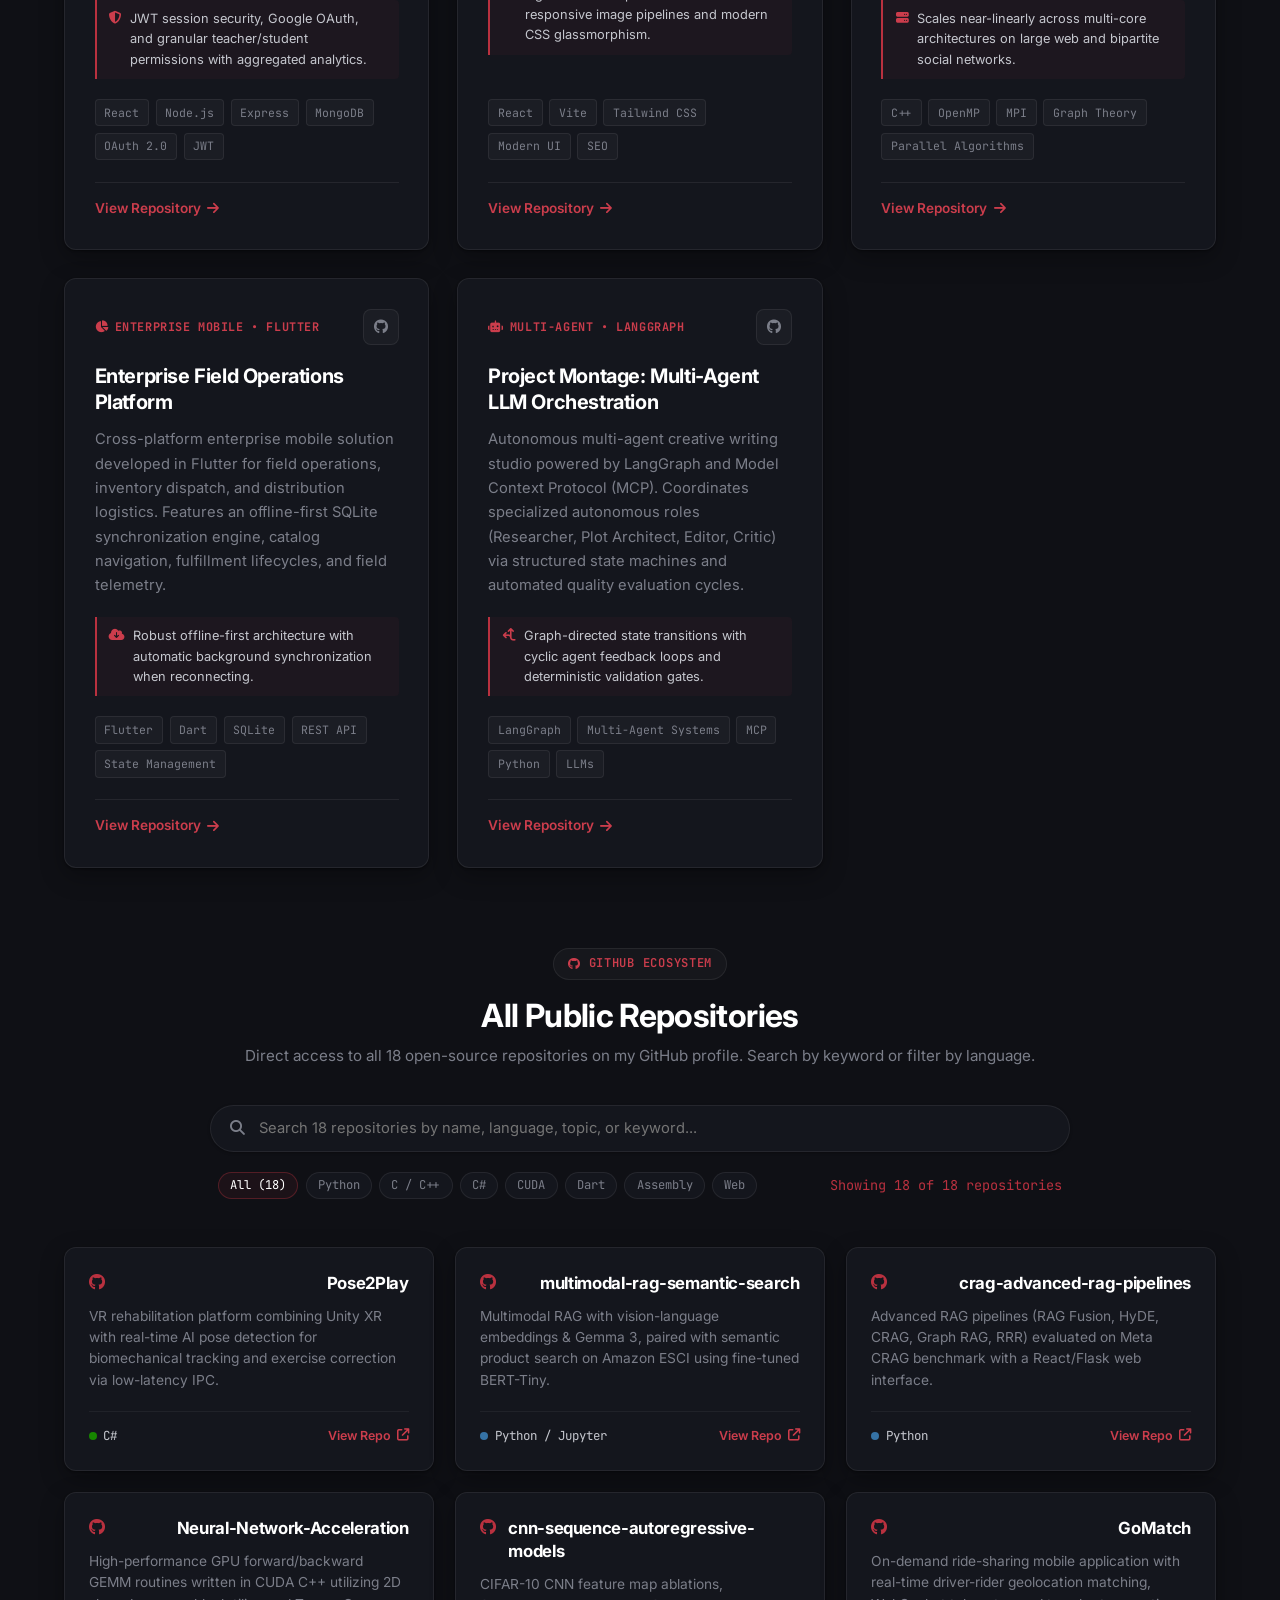
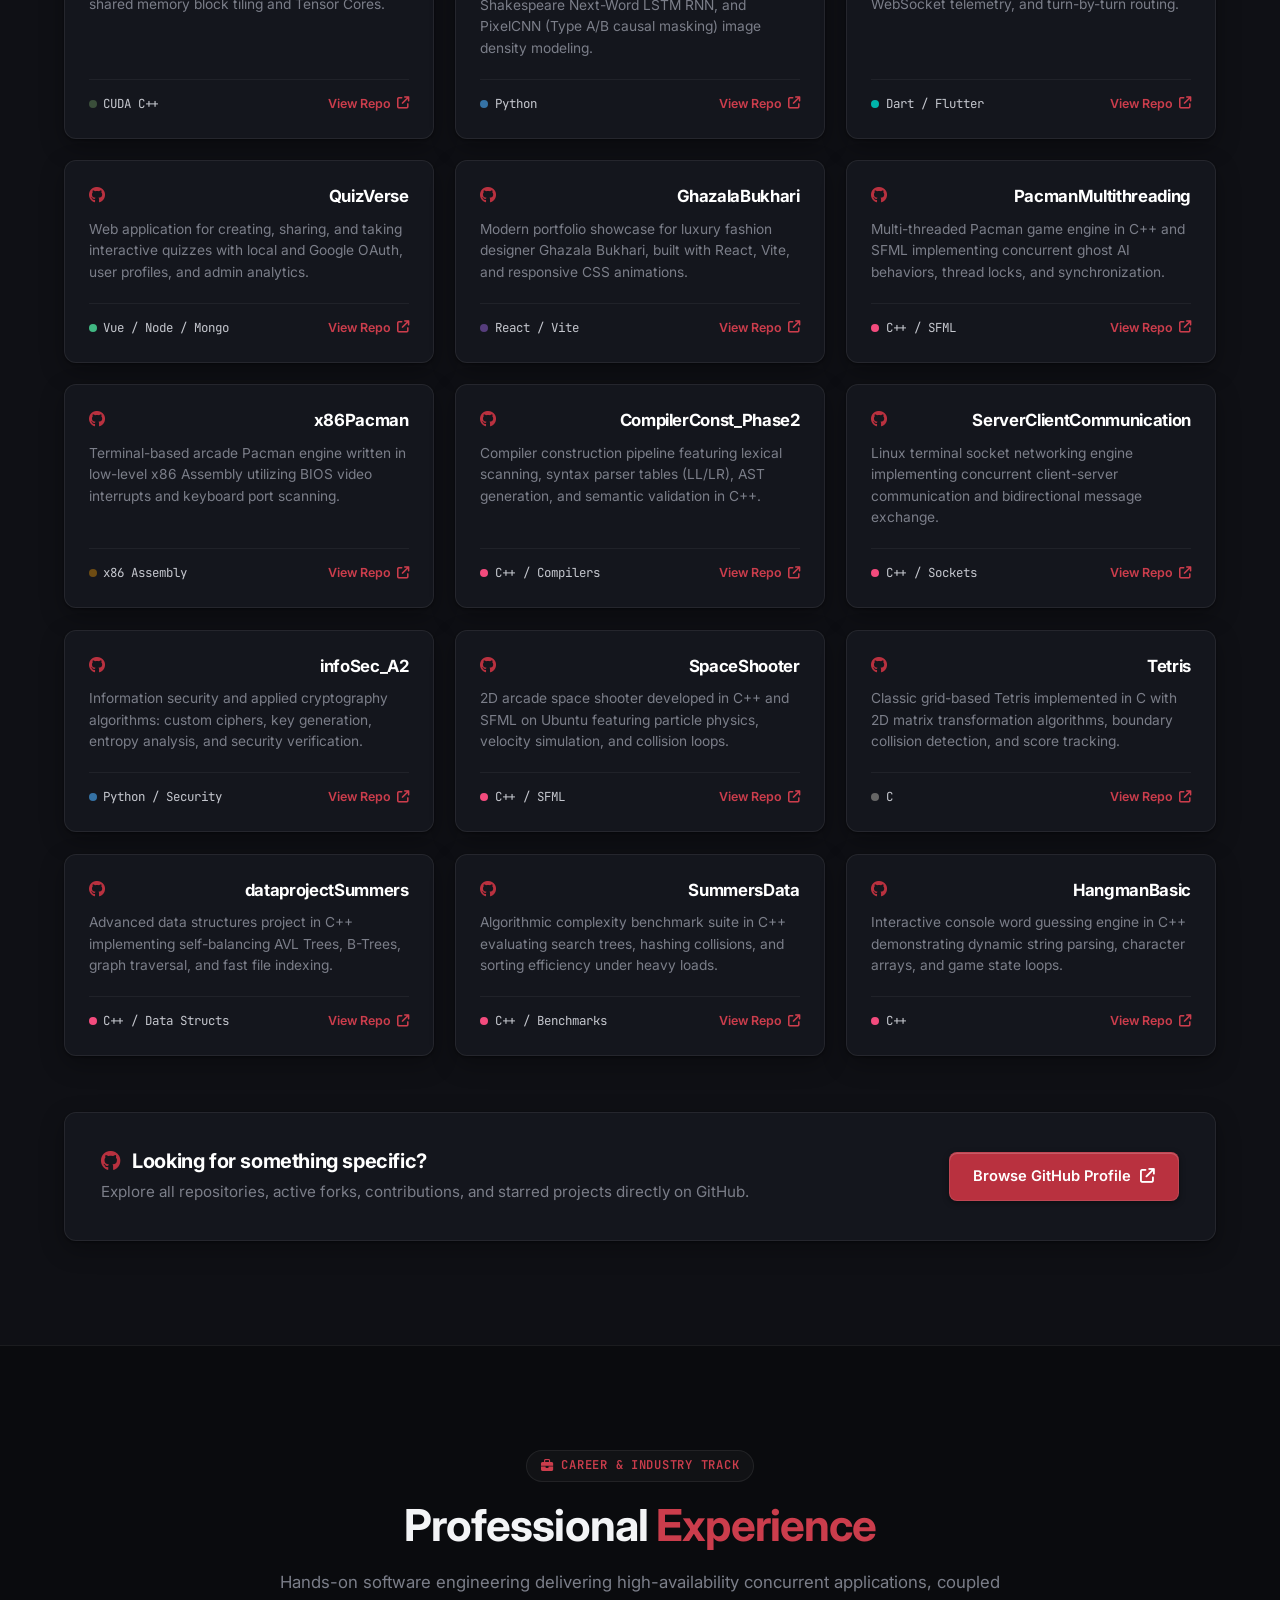
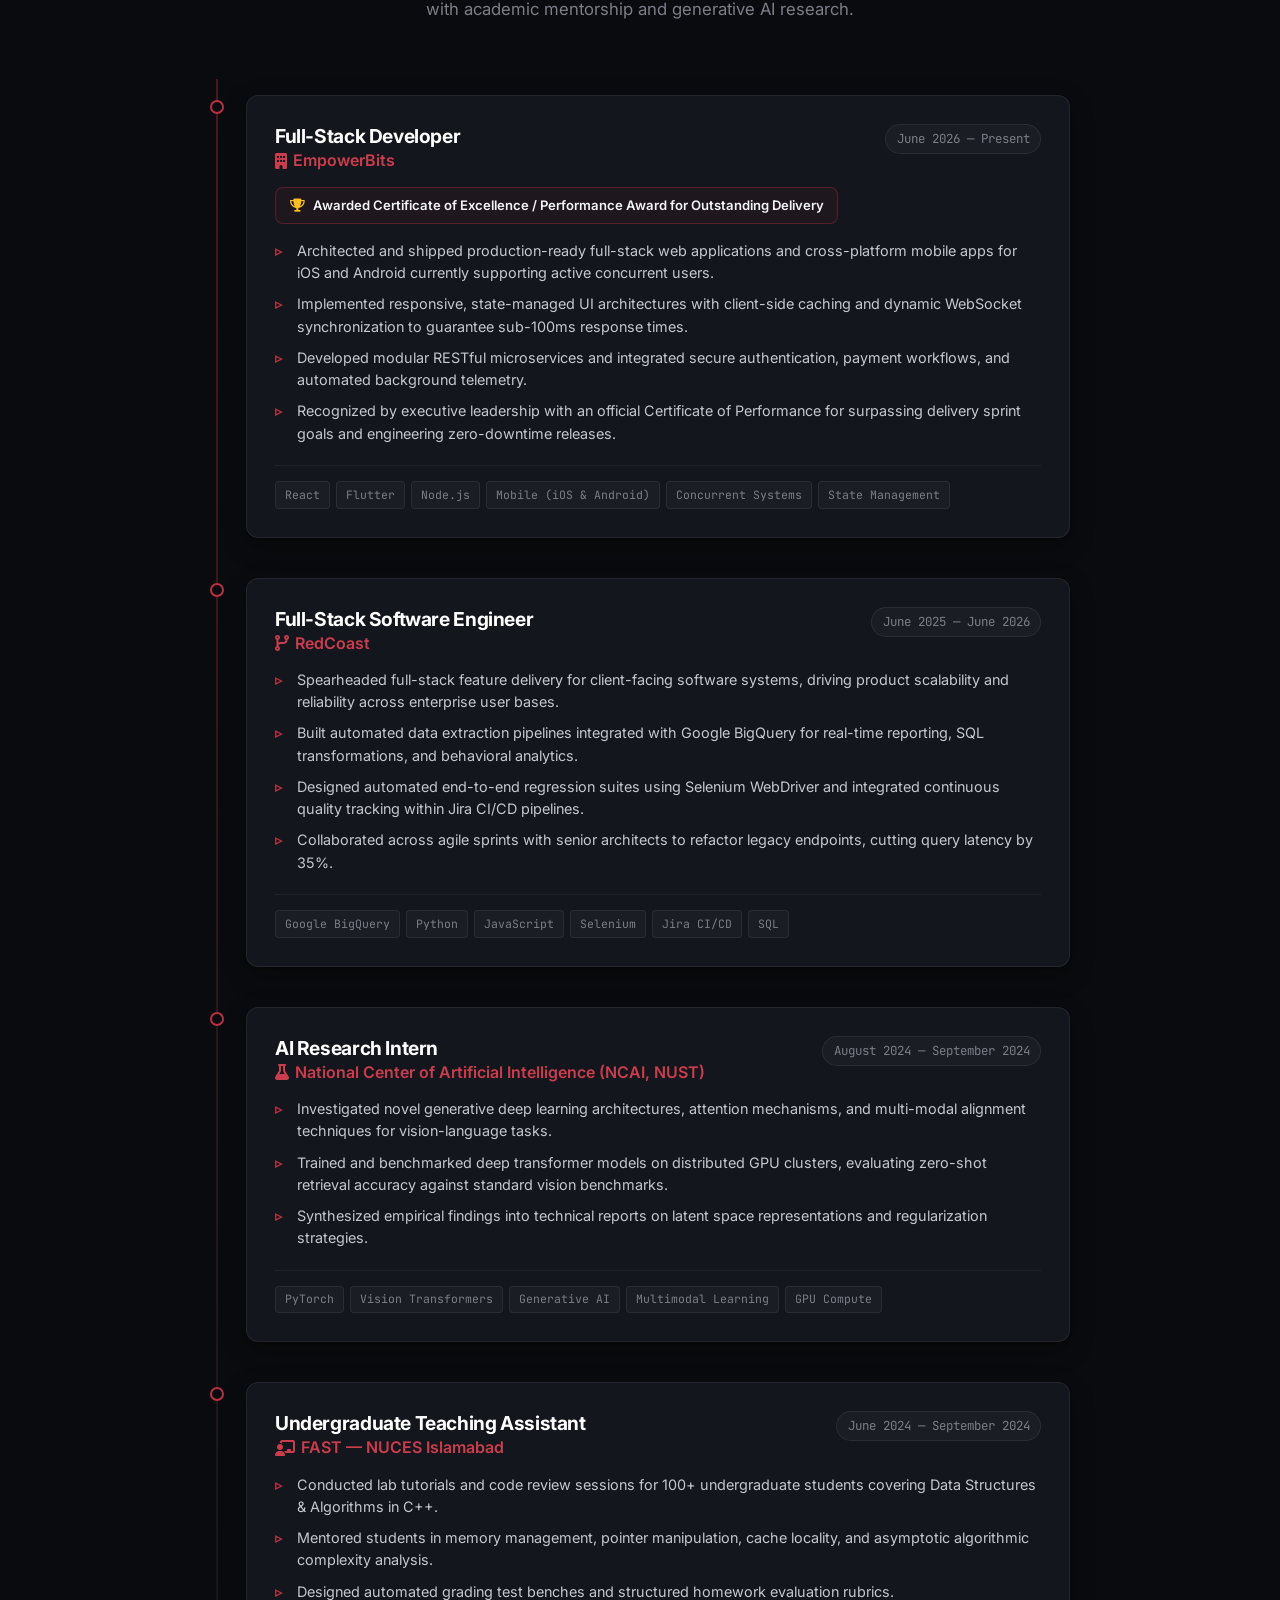
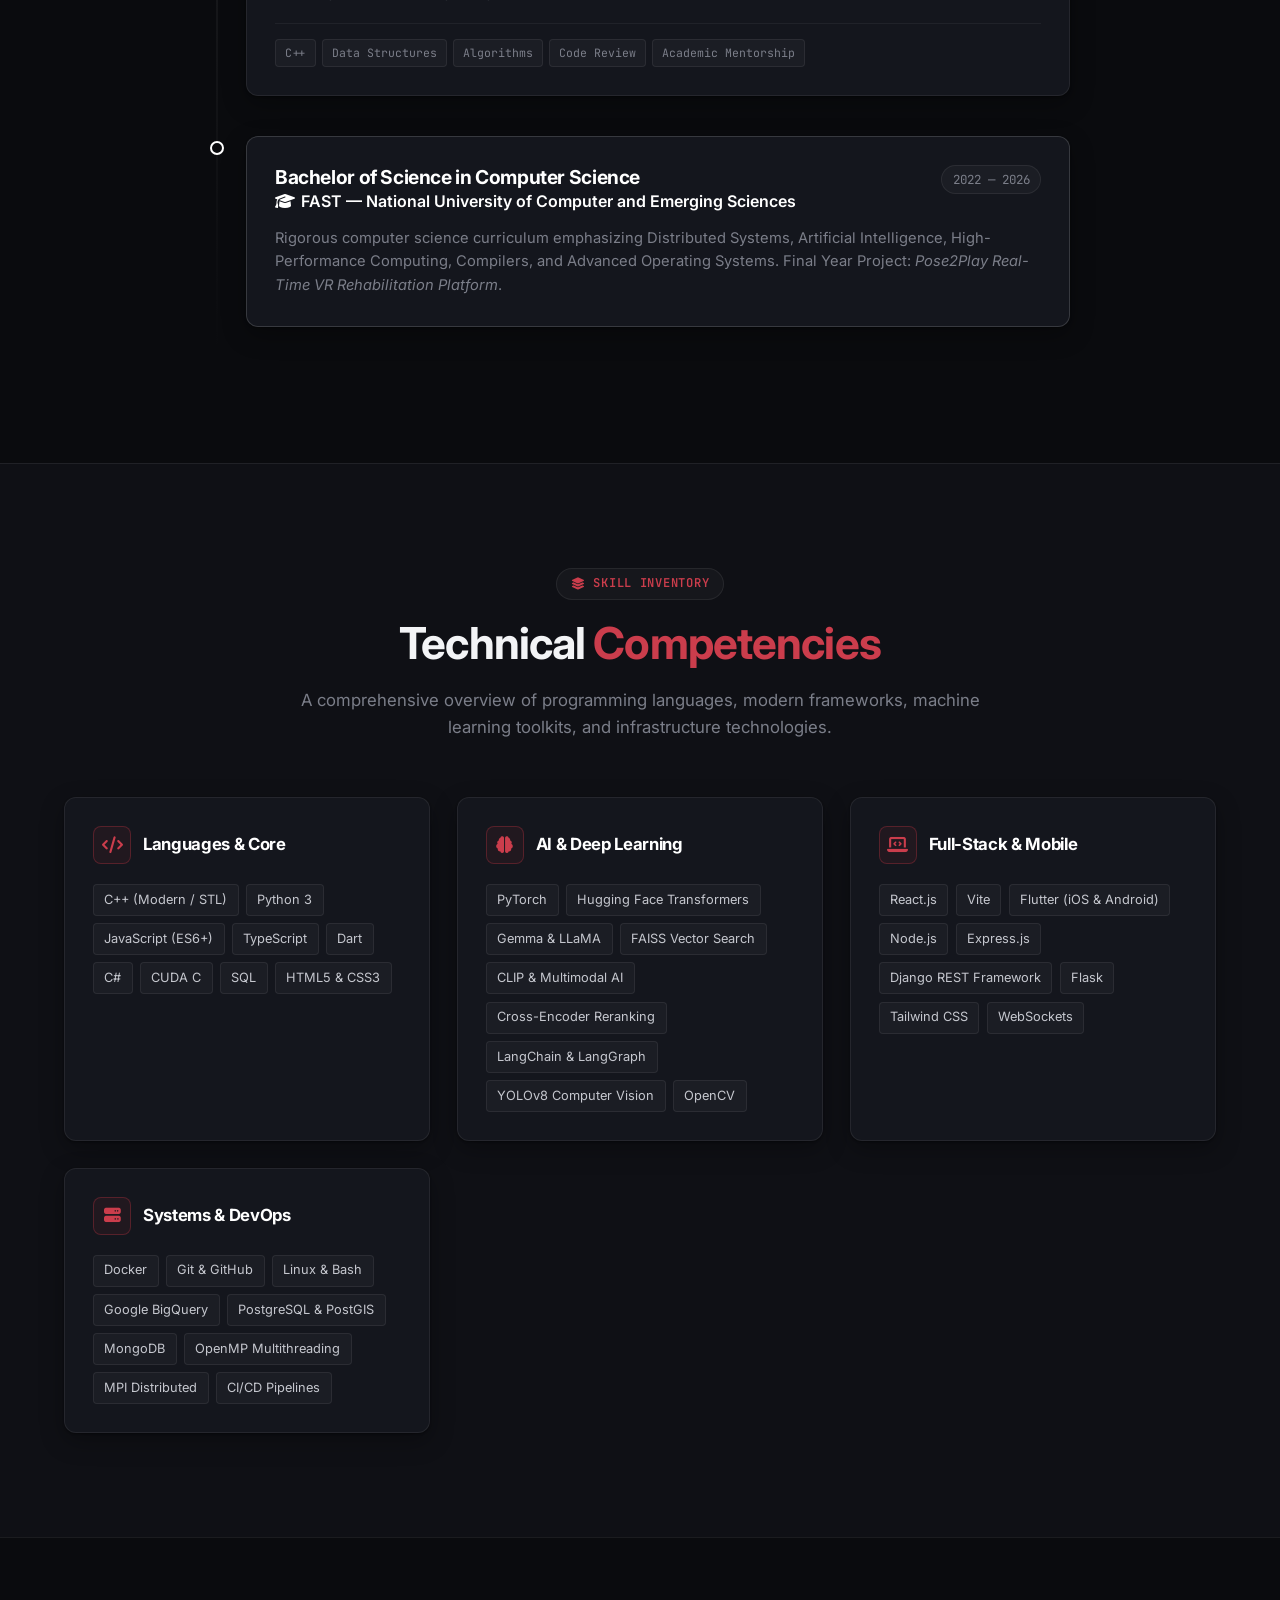
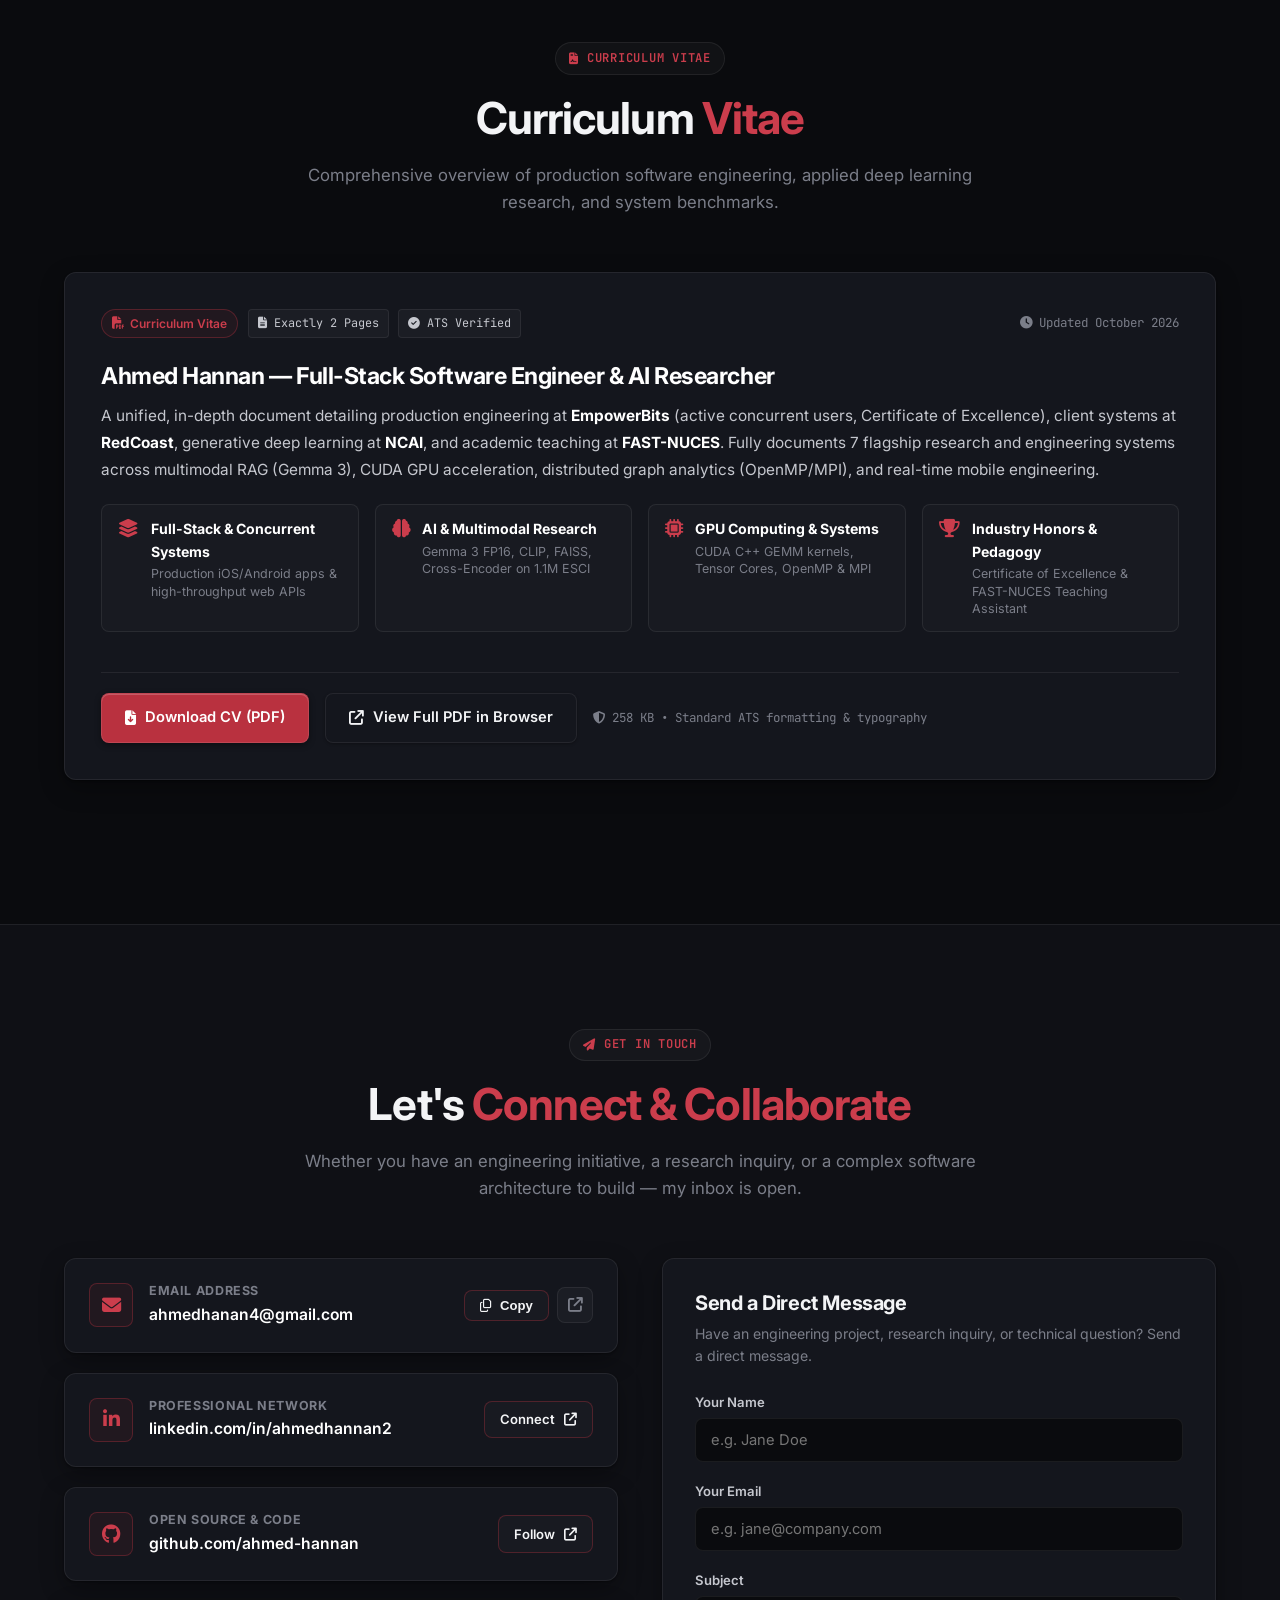
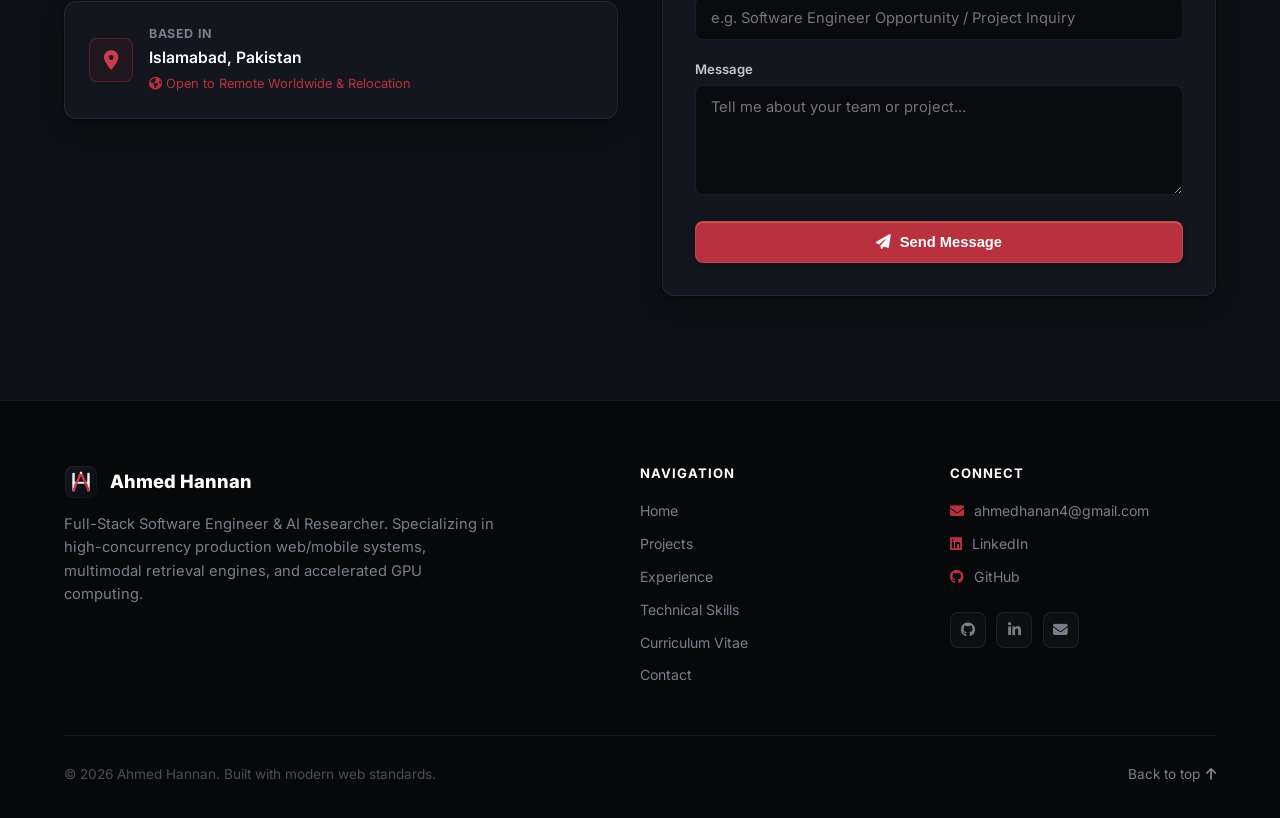
==== commit bb47a4c0: "feat(cv): synthesize authentic 2-page master CV from official resumes" ====
--- a/index.html
+++ b/index.html
@@ -1498,7 +1498,7 @@
                 <span>View Full PDF in Browser</span>
               </a>
               <span class="cv-file-meta">
-                <i class="fa-solid fa-shield-halved"></i> 143 KB &bull; Standard ATS formatting &amp; typography
+                <i class="fa-solid fa-shield-halved"></i> 258 KB &bull; Standard ATS formatting &amp; typography
               </span>
             </div>
           </div>
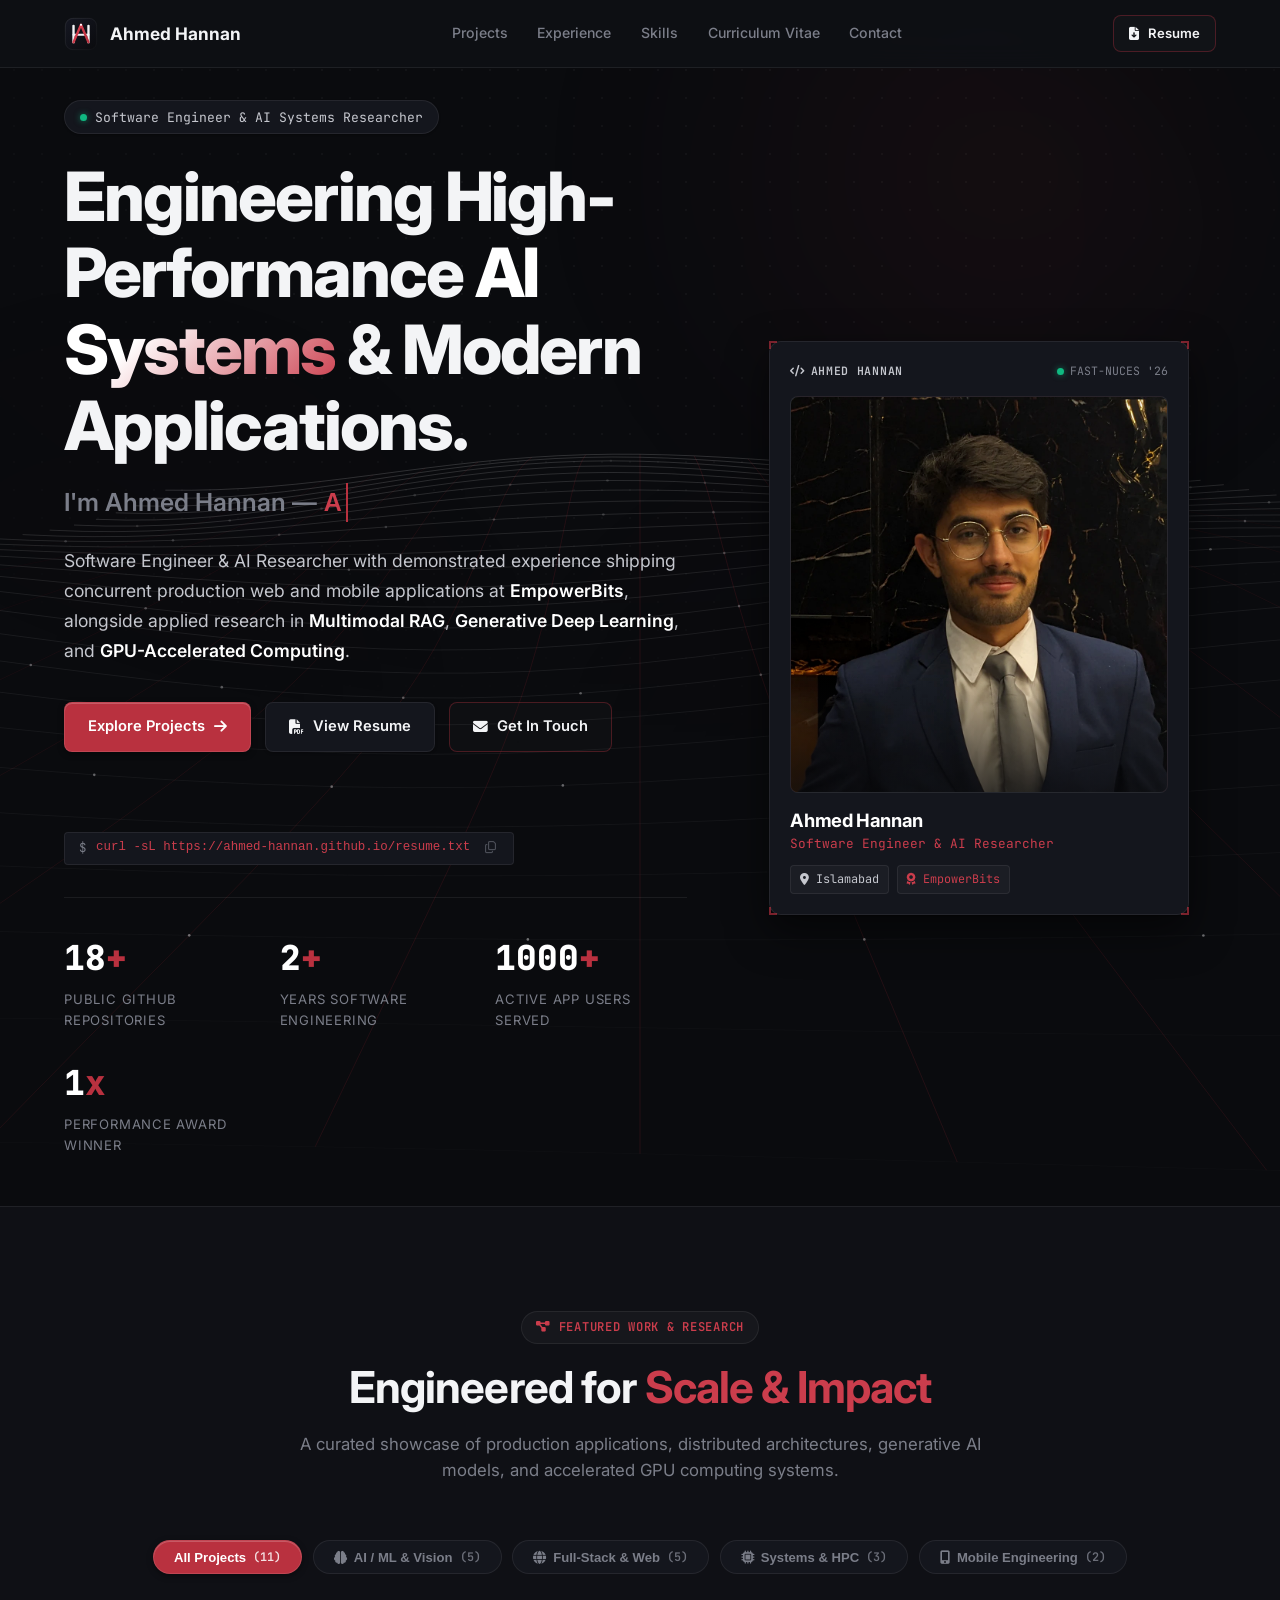
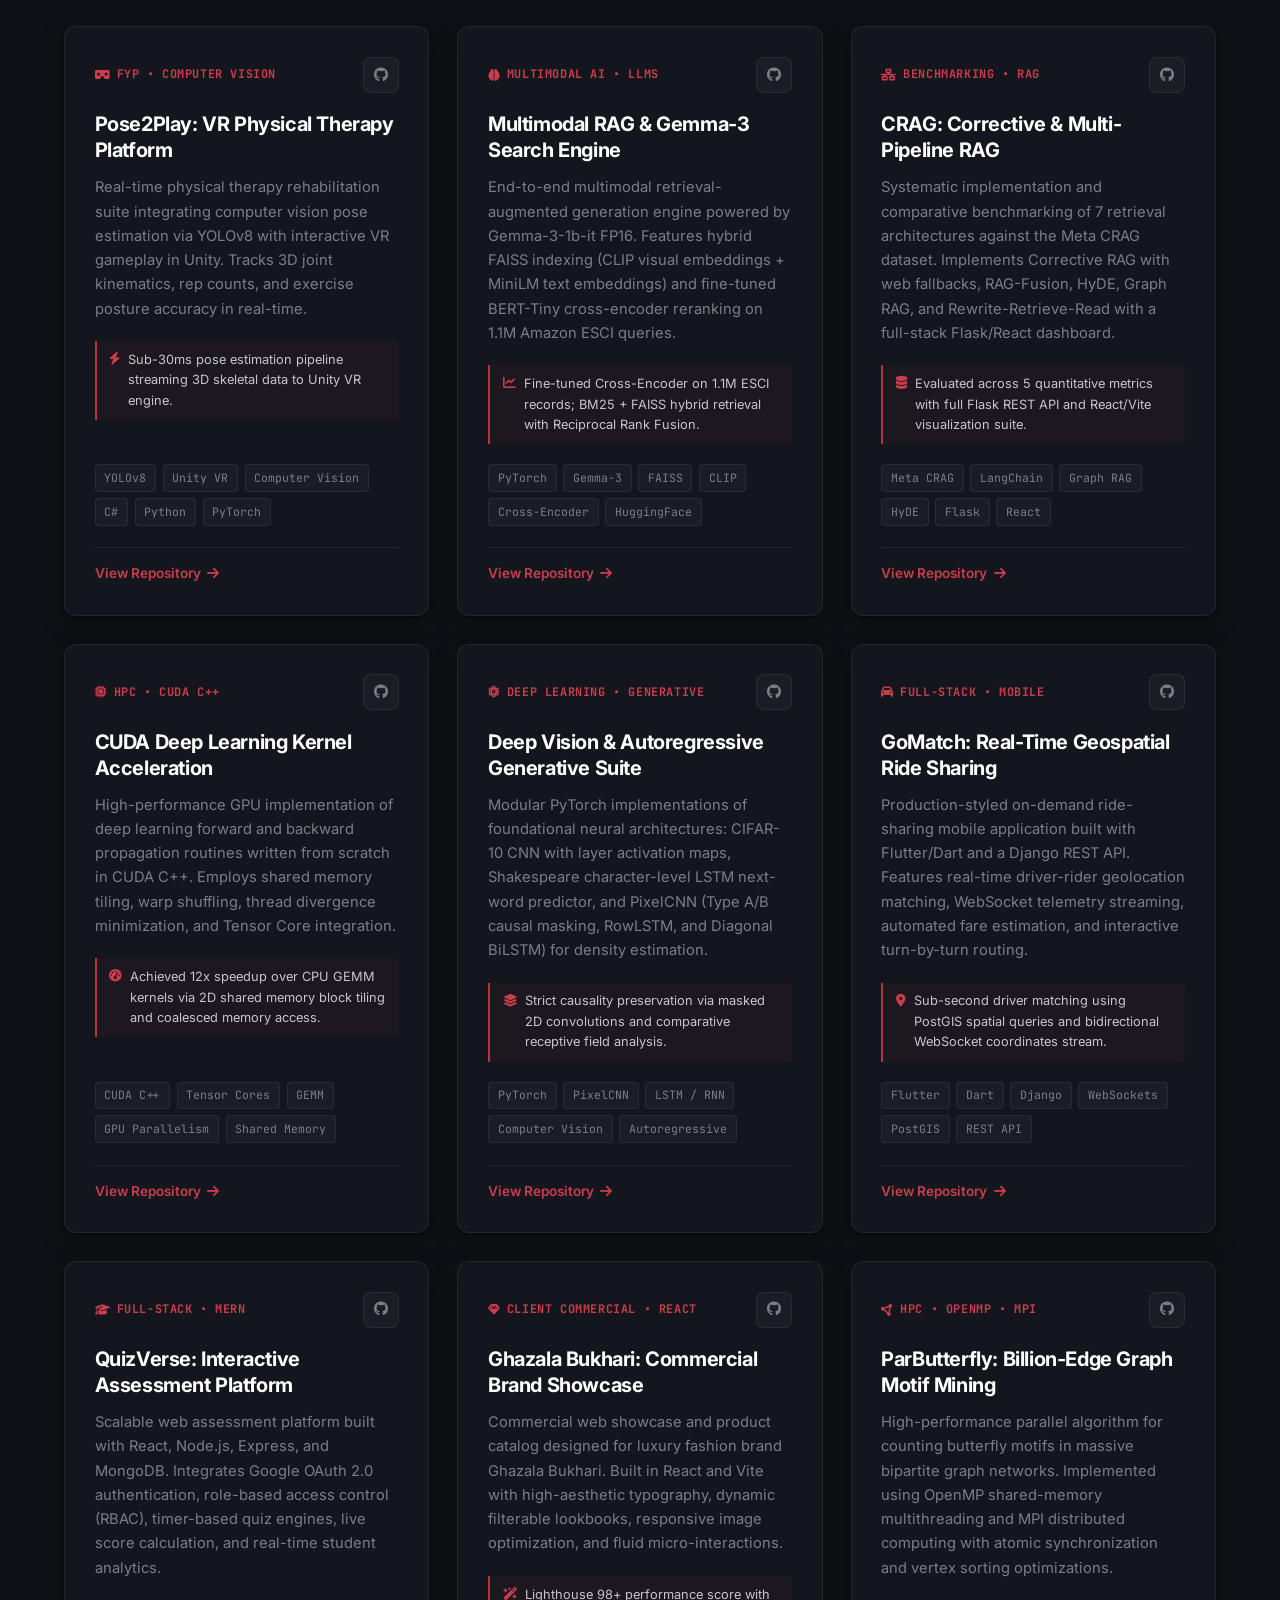
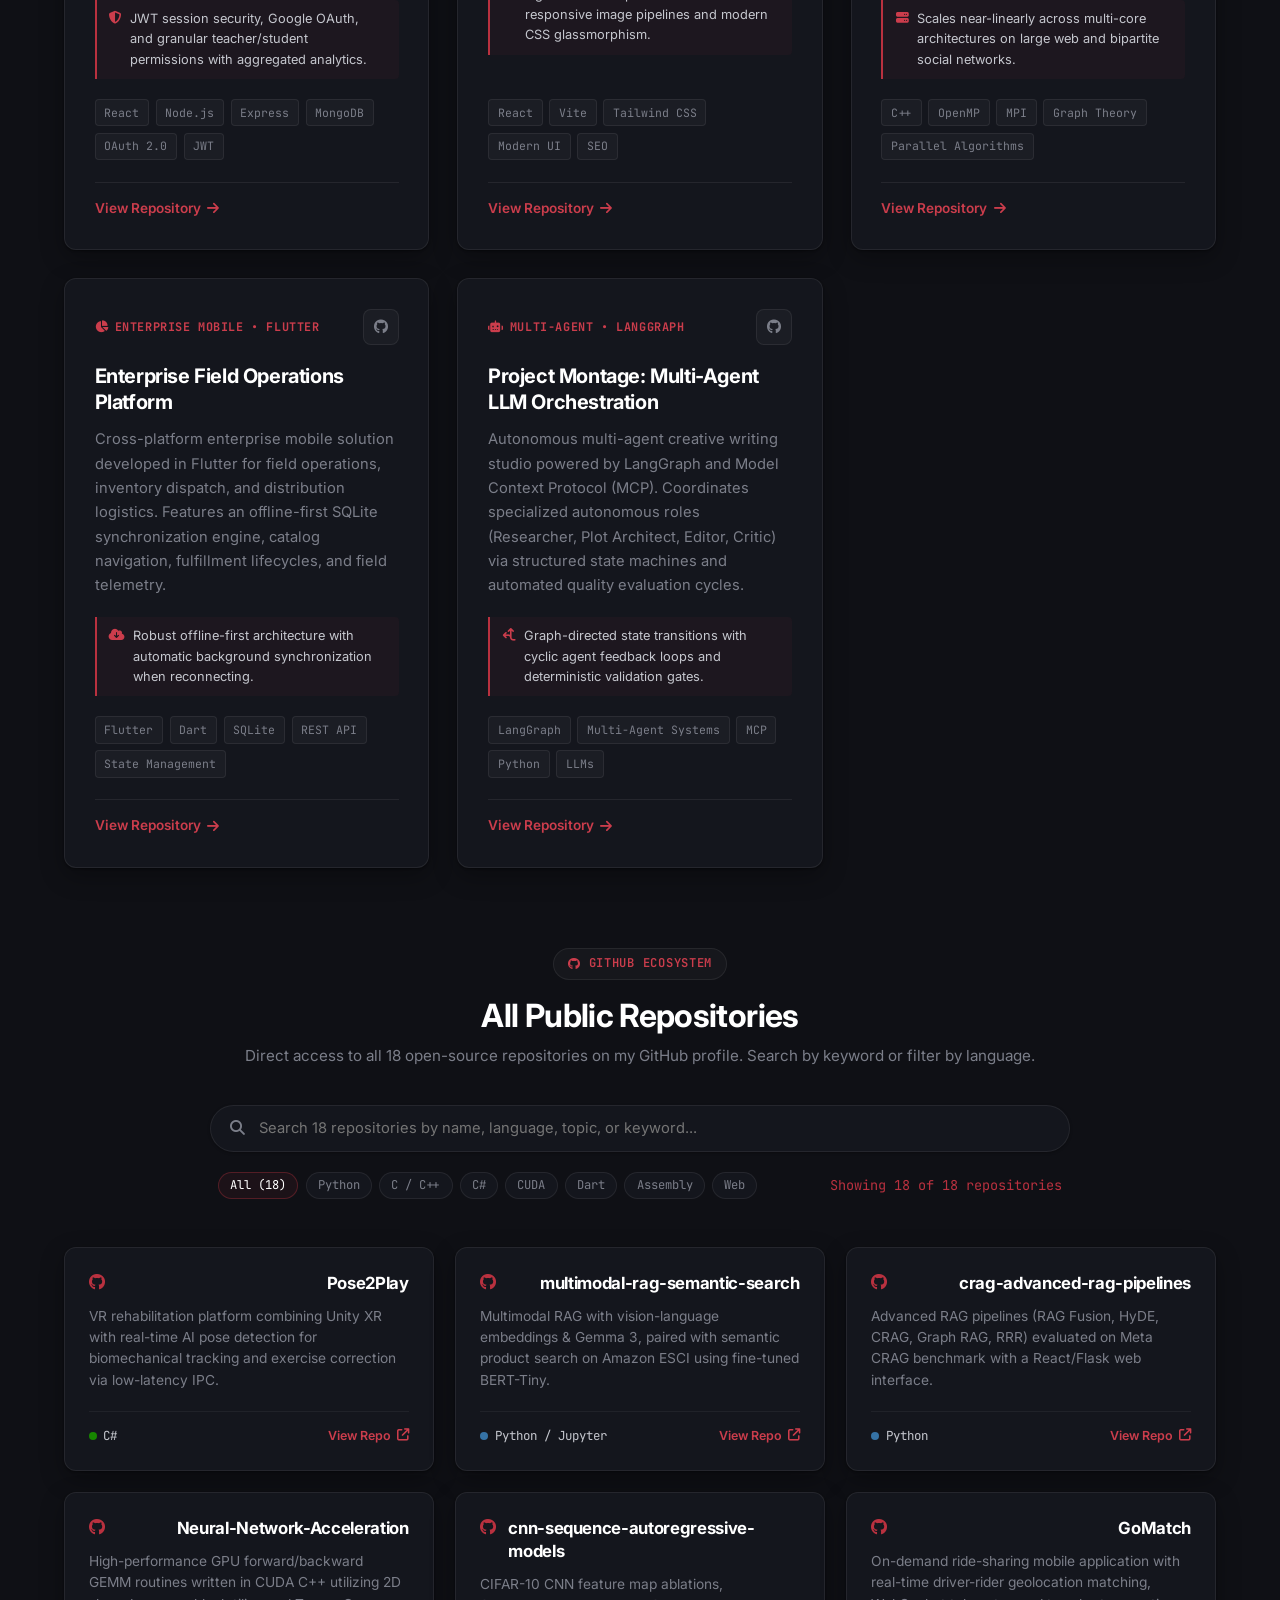
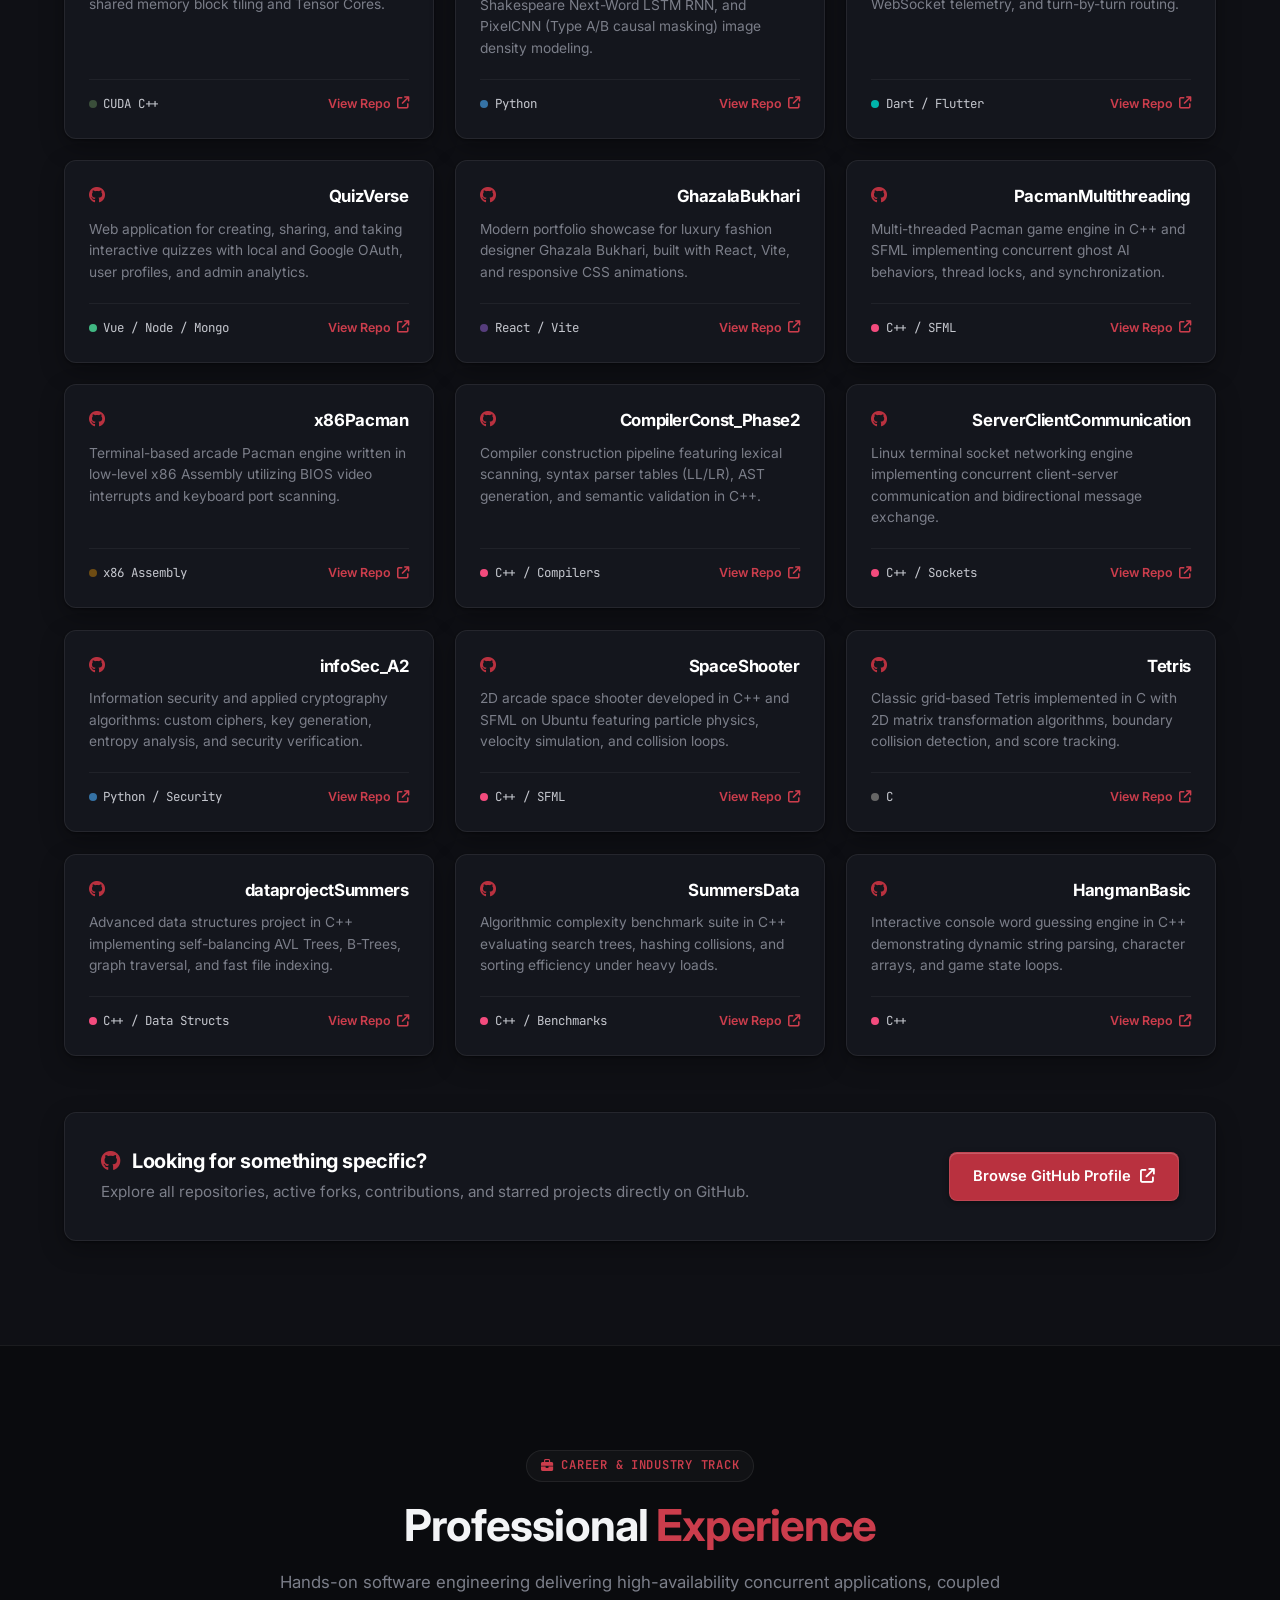
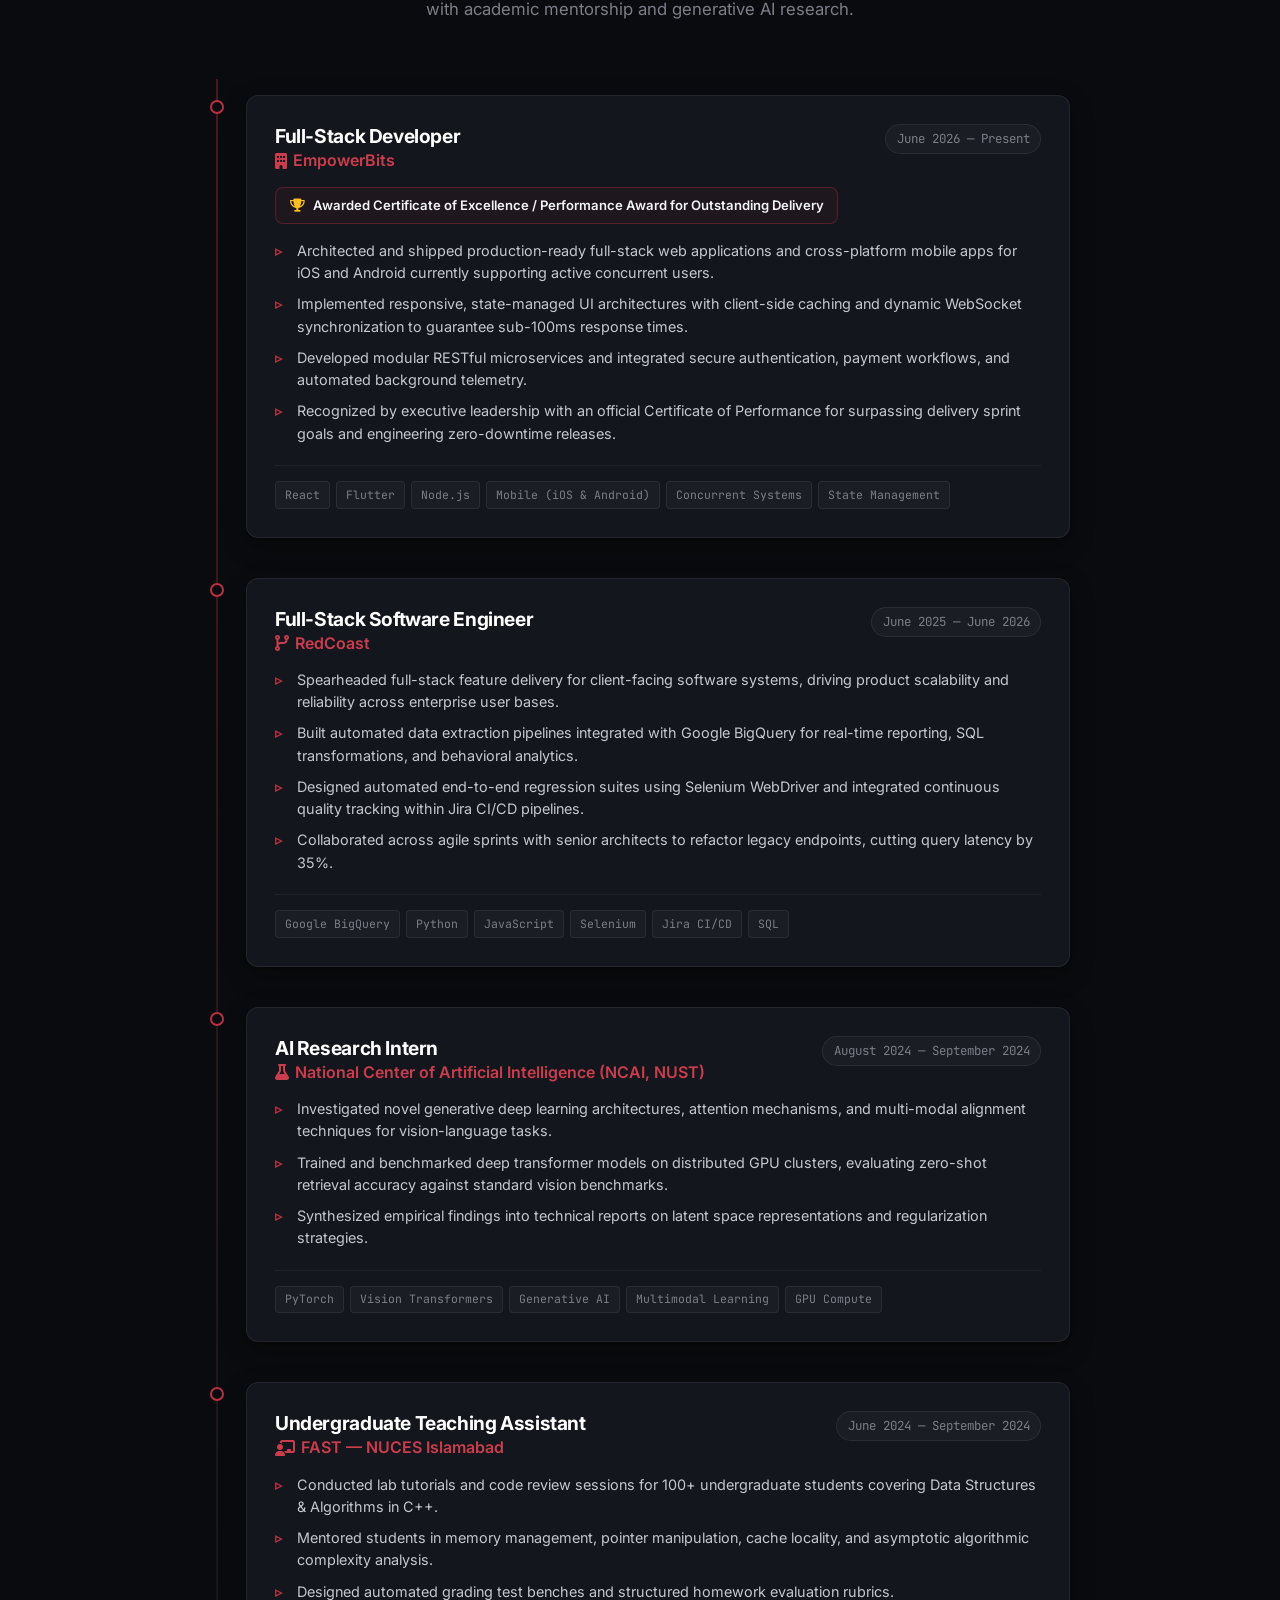
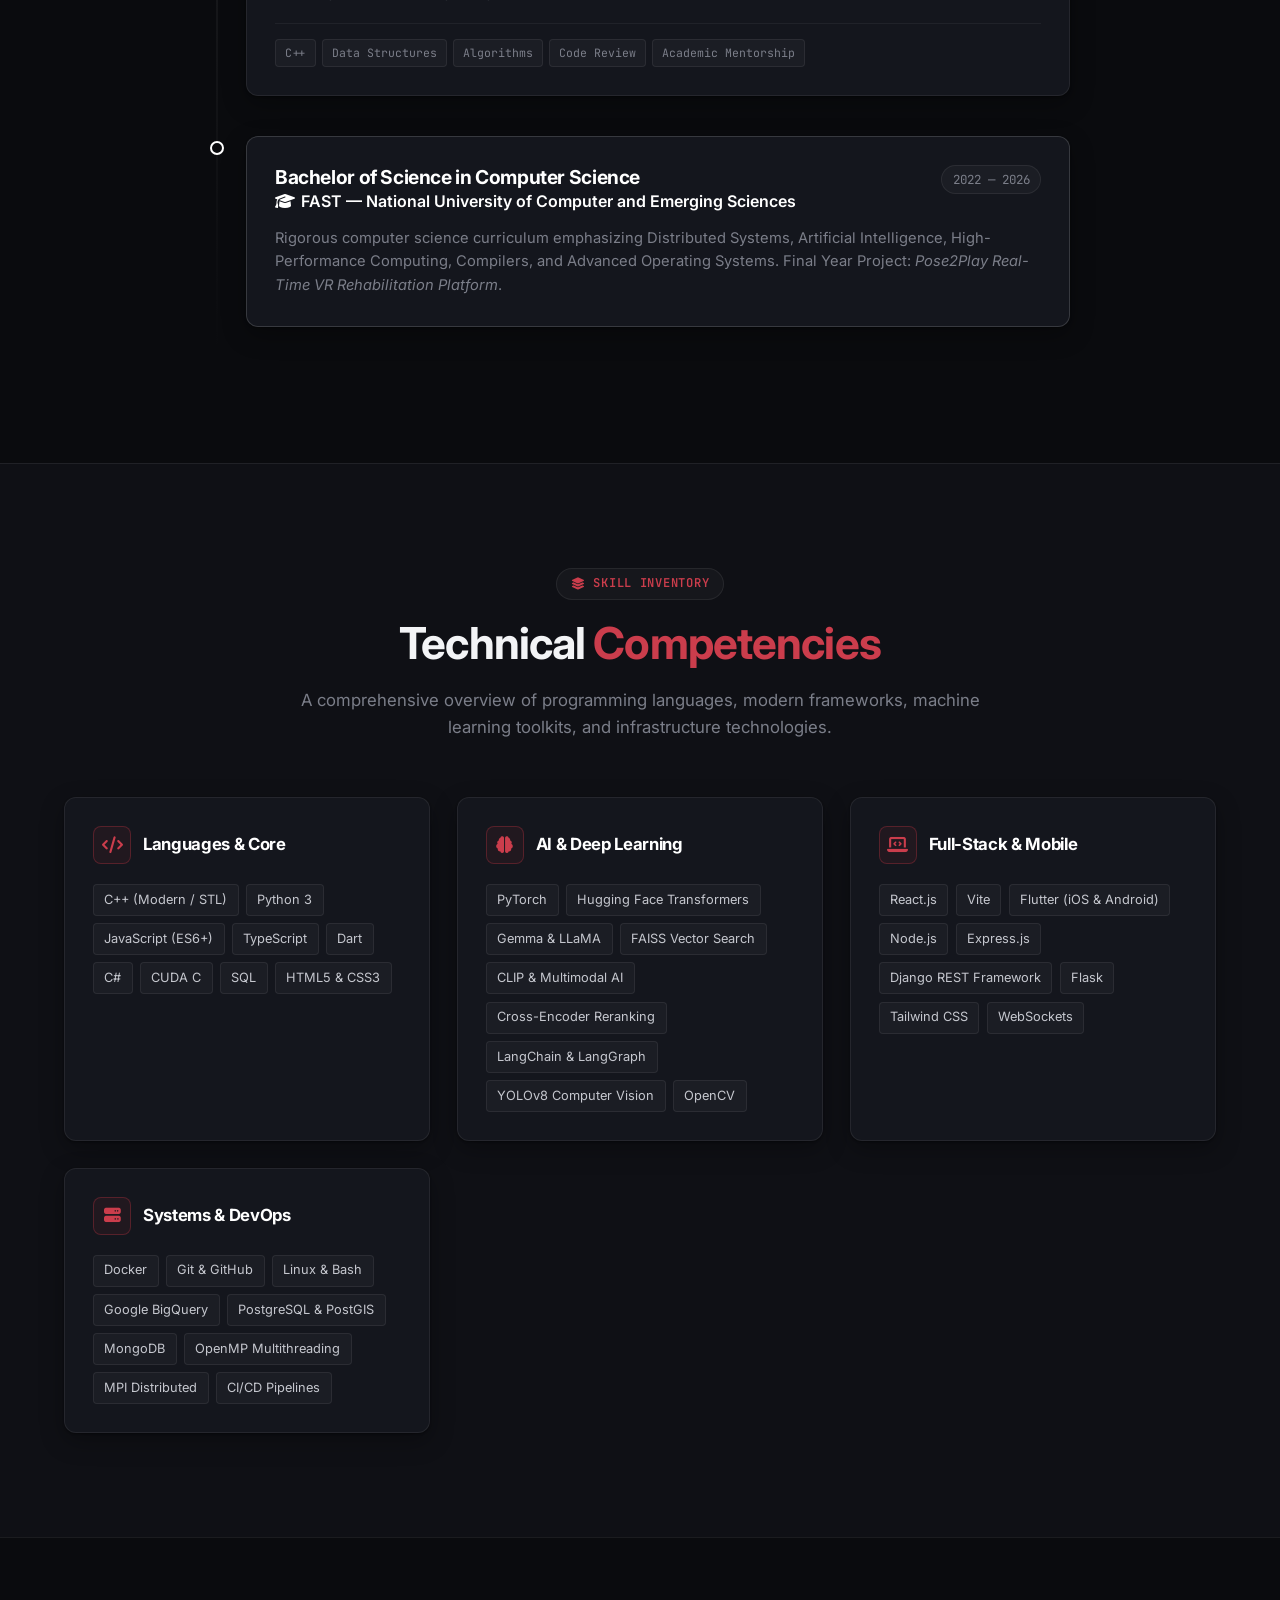
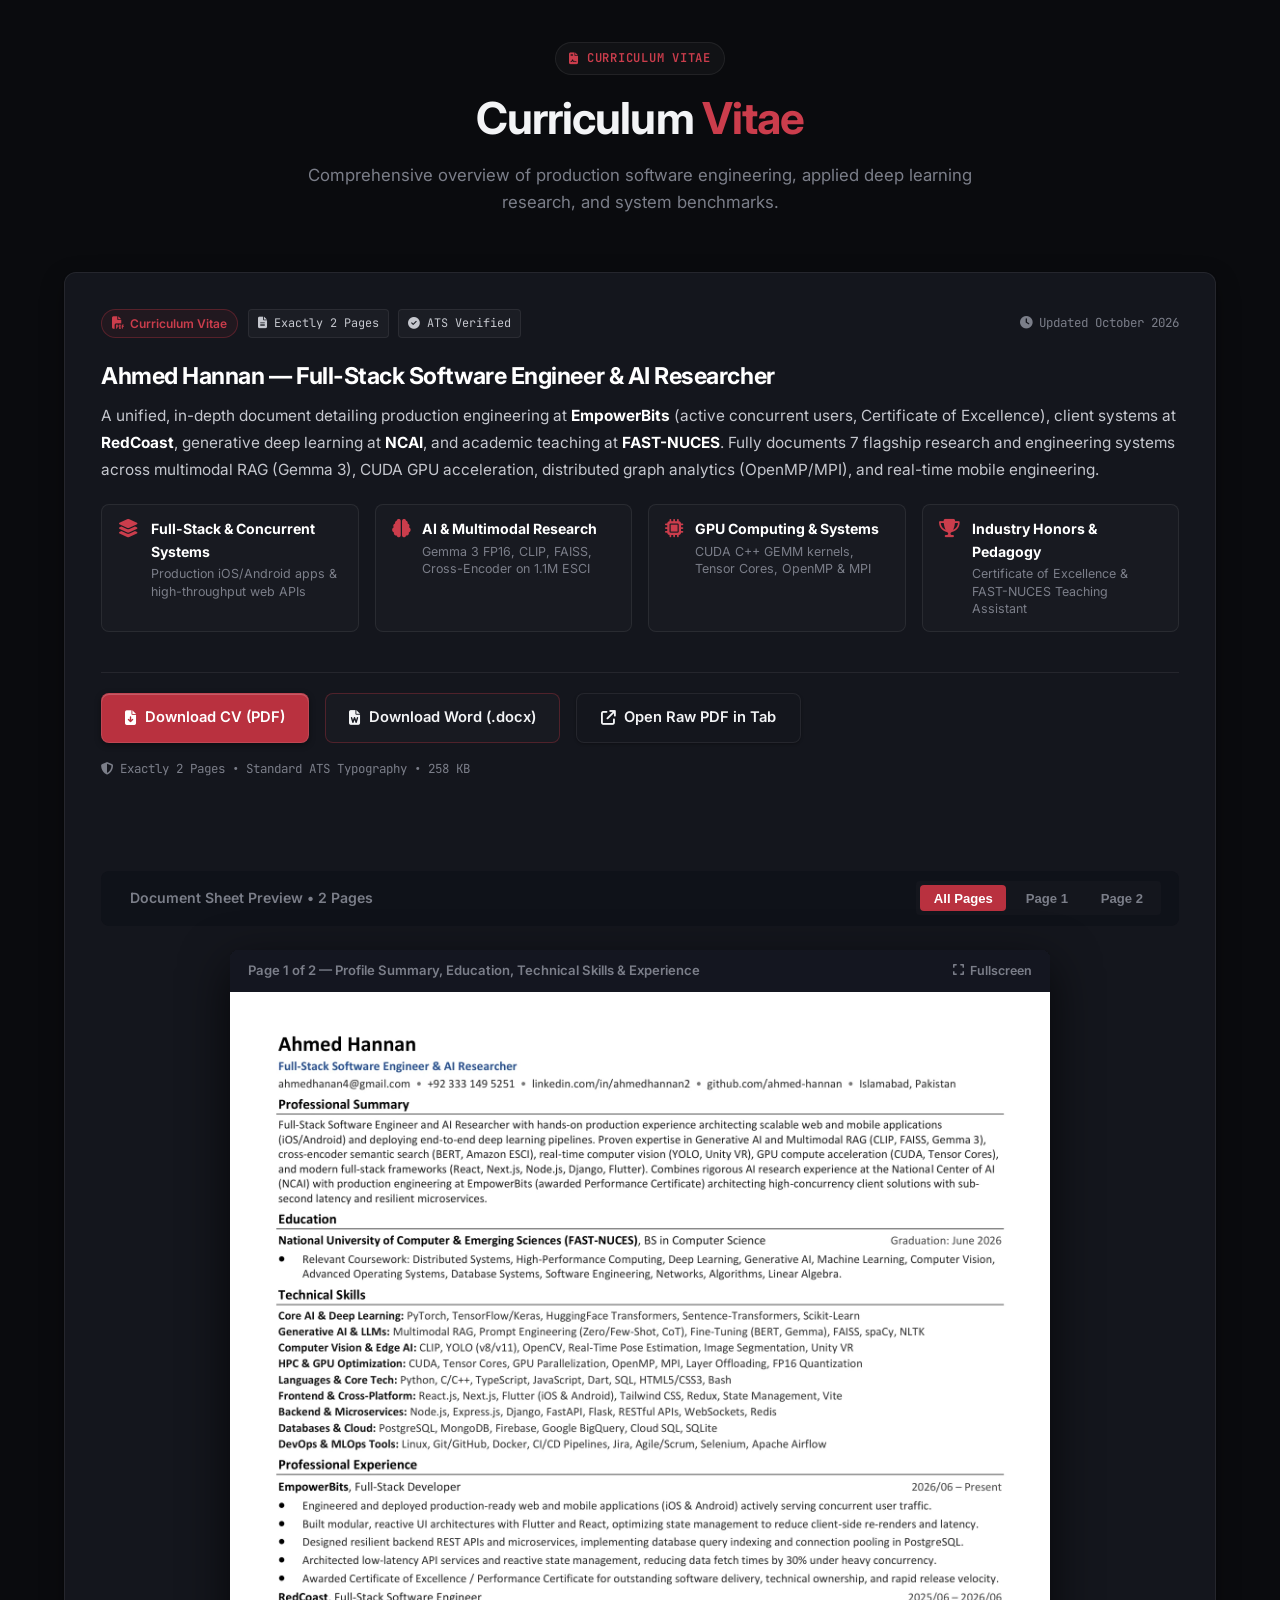
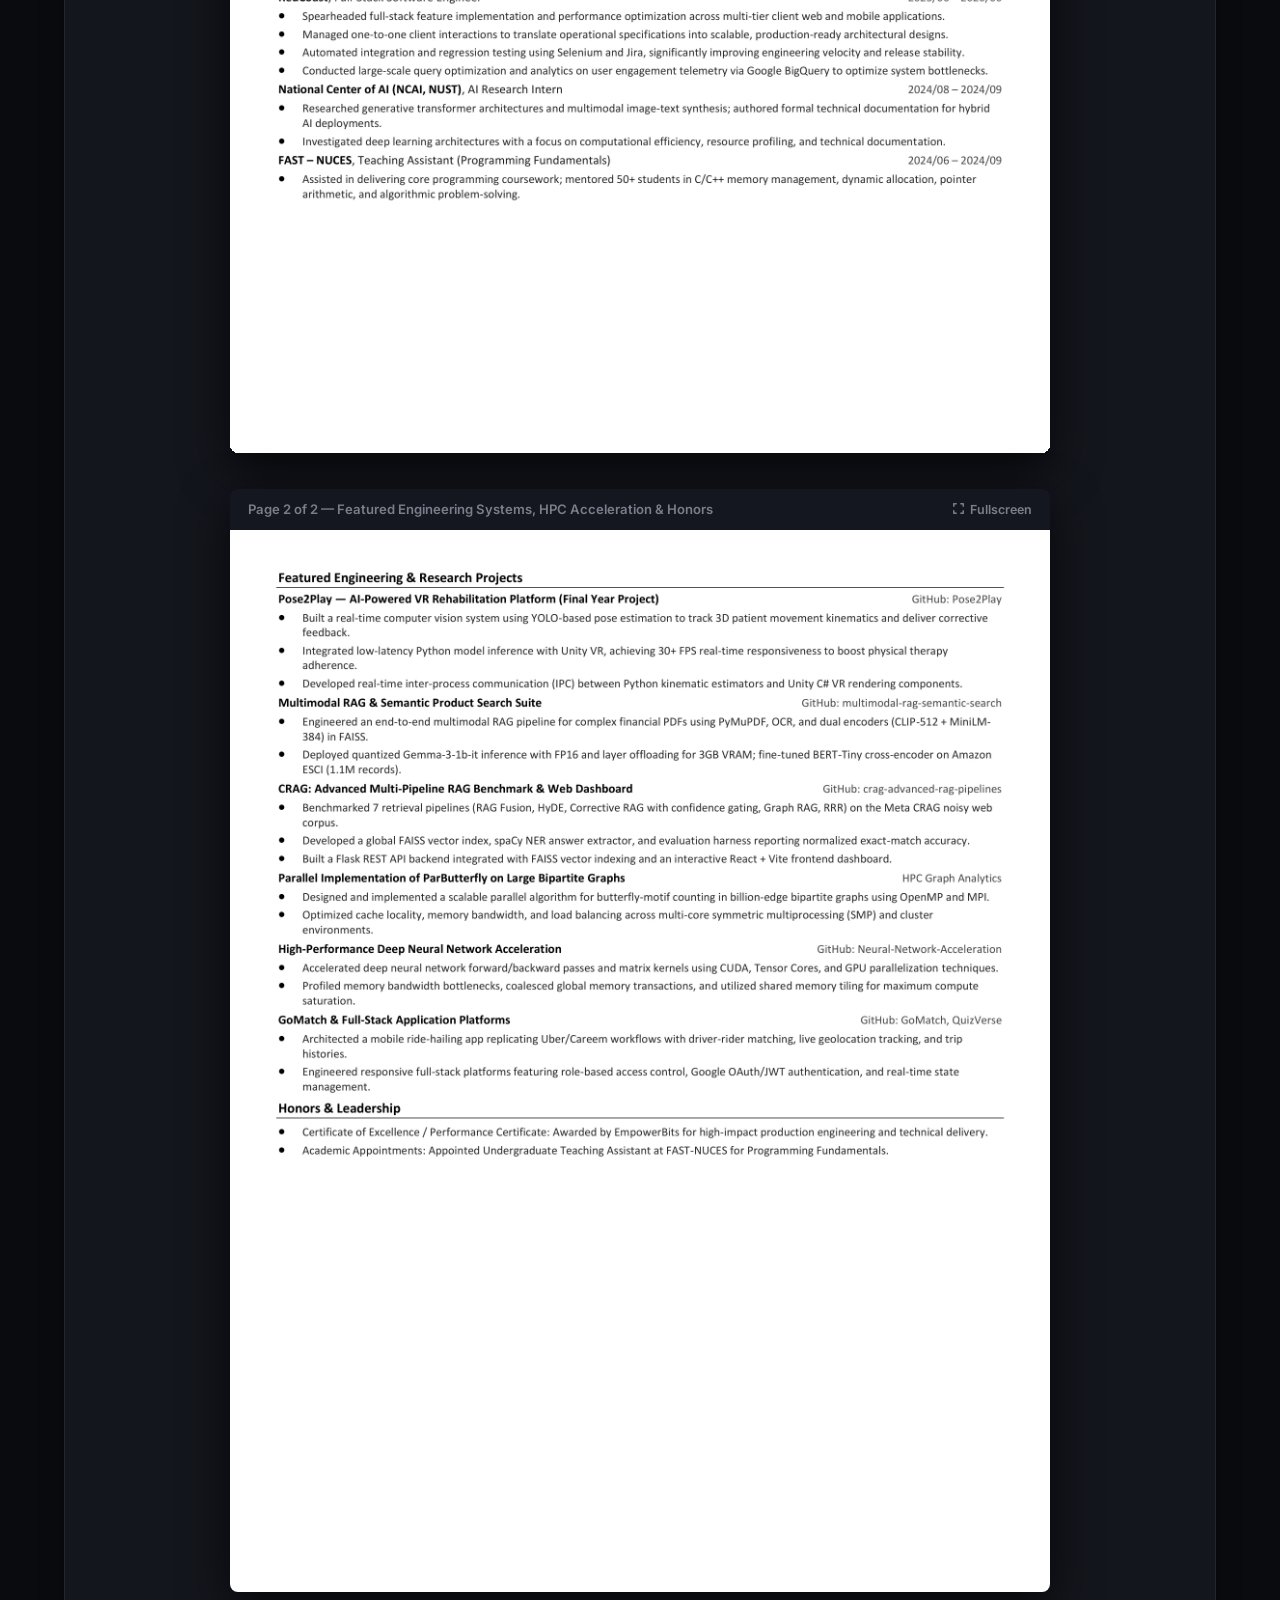
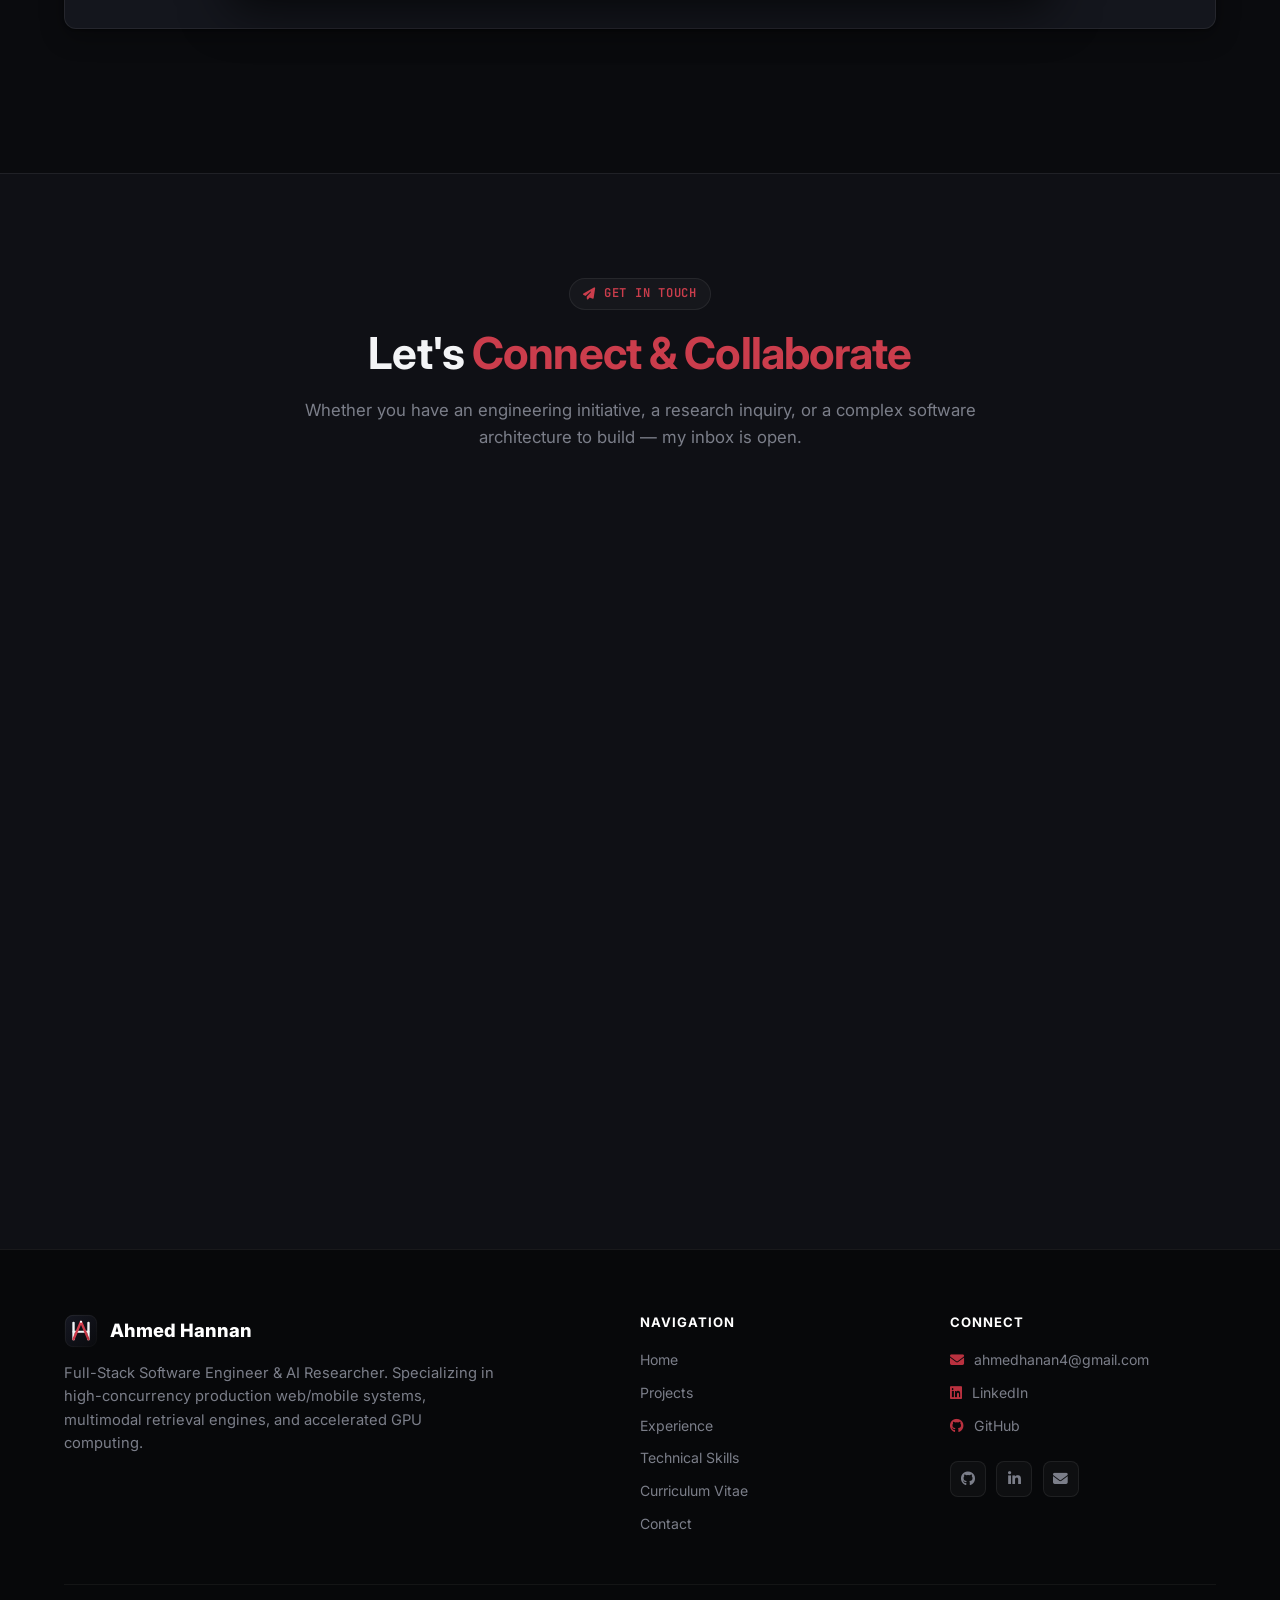
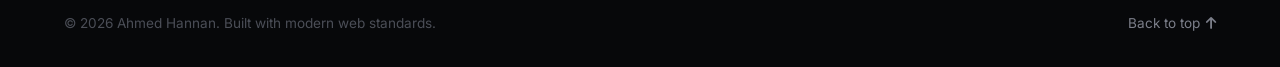
==== commit 3bf744d1: "feat(cv): integrate high-resolution in-place document sheet viewer" ====
--- a/index.html
+++ b/index.html
@@ -1489,17 +1489,60 @@
             </div>
 
             <div class="cv-showcase-actions">
-              <a href="assets/Ahmed_Hannan_Resume.pdf" download="Ahmed_Hannan_Resume.pdf" class="btn btn-primary">
+              <a href="assets/Ahmed_Hannan_Resume.pdf?v=2" download="Ahmed_Hannan_Resume.pdf" class="btn btn-primary">
                 <i class="fa-solid fa-file-arrow-down"></i>
                 <span>Download CV (PDF)</span>
               </a>
-              <a href="assets/Ahmed_Hannan_Resume.pdf" target="_blank" rel="noopener noreferrer" class="btn btn-secondary">
-                <i class="fa-solid fa-arrow-up-right-from-square"></i>
-                <span>View Full PDF in Browser</span>
+              <a href="assets/Ahmed_Hannan_Resume.docx?v=2" download="Ahmed_Hannan_Resume.docx" class="btn btn-outline-red">
+                <i class="fa-solid fa-file-word"></i>
+                <span>Download Word (.docx)</span>
+              </a>
+              <a href="assets/Ahmed_Hannan_Resume.pdf?v=2" target="_blank" rel="noopener noreferrer" class="btn btn-secondary">
+                <i class="fa-solid fa-arrow-up-right-from-square"></i>
+                <span>Open Raw PDF in Tab</span>
               </a>
               <span class="cv-file-meta">
-                <i class="fa-solid fa-shield-halved"></i> 258 KB &bull; Standard ATS formatting &amp; typography
+                <i class="fa-solid fa-shield-halved"></i> Exactly 2 Pages &bull; Standard ATS Typography &bull; 258 KB
               </span>
+            </div>
+
+            <!-- Interactive Document Sheet Viewer (High-Resolution In-Place Rendering) -->
+            <div class="cv-document-viewer">
+              <div class="cv-viewer-toolbar">
+                <div class="cv-viewer-status">
+                  <span class="status-indicator live"></span>
+                  <span>Document Sheet Preview &bull; 2 Pages</span>
+                </div>
+                <div class="cv-viewer-controls" role="tablist" aria-label="Page View Selector">
+                  <button type="button" class="cv-page-btn active" data-page="all" role="tab" aria-selected="true">All Pages</button>
+                  <button type="button" class="cv-page-btn" data-page="1" role="tab" aria-selected="false">Page 1</button>
+                  <button type="button" class="cv-page-btn" data-page="2" role="tab" aria-selected="false">Page 2</button>
+                </div>
+              </div>
+
+              <div class="cv-sheets-stack">
+                <div class="cv-sheet-wrapper" data-sheet="1">
+                  <div class="cv-sheet-label">
+                    <span>Page 1 of 2 &mdash; Profile Summary, Education, Technical Skills &amp; Experience</span>
+                    <a href="assets/Ahmed_Hannan_Resume.pdf?v=2" target="_blank" class="cv-sheet-zoom"><i class="fa-solid fa-expand"></i> Fullscreen</a>
+                  </div>
+                  <picture>
+                    <source srcset="assets/resume_page_1.webp" type="image/webp">
+                    <img src="assets/resume_page_1.png" alt="Ahmed Hannan Master Resume - Page 1" class="cv-sheet-img" loading="lazy">
+                  </picture>
+                </div>
+
+                <div class="cv-sheet-wrapper" data-sheet="2">
+                  <div class="cv-sheet-label">
+                    <span>Page 2 of 2 &mdash; Featured Engineering Systems, HPC Acceleration &amp; Honors</span>
+                    <a href="assets/Ahmed_Hannan_Resume.pdf?v=2" target="_blank" class="cv-sheet-zoom"><i class="fa-solid fa-expand"></i> Fullscreen</a>
+                  </div>
+                  <picture>
+                    <source srcset="assets/resume_page_2.webp" type="image/webp">
+                    <img src="assets/resume_page_2.png" alt="Ahmed Hannan Master Resume - Page 2" class="cv-sheet-img" loading="lazy">
+                  </picture>
+                </div>
+              </div>
             </div>
           </div>
         </div>
--- a/styles.css
+++ b/styles.css
@@ -2004,3 +2004,119 @@
     margin: 0 auto;
   }
 }
+
+/* ==========================================================================
+   INTERACTIVE RESUME DOCUMENT VIEWER
+   ========================================================================== */
+.cv-document-viewer {
+  margin-top: 2.25rem;
+  border-top: 1px solid var(--border-color);
+  padding-top: 2rem;
+}
+
+.cv-viewer-toolbar {
+  display: flex;
+  align-items: center;
+  justify-content: space-between;
+  flex-wrap: wrap;
+  gap: 1rem;
+  margin-bottom: 1.5rem;
+  background: rgba(14, 16, 23, 0.7);
+  border: 1px solid var(--border-color);
+  border-radius: var(--radius-md);
+  padding: 0.65rem 1.15rem;
+}
+
+.cv-viewer-status {
+  display: flex;
+  align-items: center;
+  gap: 0.65rem;
+  font-size: 0.88rem;
+  font-weight: 600;
+  color: var(--text-muted);
+}
+
+.cv-viewer-controls {
+  display: flex;
+  align-items: center;
+  gap: 0.35rem;
+  background: var(--bg-surface);
+  padding: 0.25rem;
+  border-radius: var(--radius-sm);
+  border: 1px solid var(--border-color);
+}
+
+.cv-page-btn {
+  background: transparent;
+  border: none;
+  color: var(--text-muted);
+  font-size: 0.82rem;
+  font-weight: 600;
+  padding: 0.35rem 0.85rem;
+  border-radius: 4px;
+  cursor: pointer;
+  transition: all var(--transition-fast);
+}
+
+.cv-page-btn:hover {
+  color: #ffffff;
+}
+
+.cv-page-btn.active {
+  background: var(--accent-red);
+  color: #ffffff;
+}
+
+.cv-sheets-stack {
+  display: flex;
+  flex-direction: column;
+  align-items: center;
+  gap: 2.25rem;
+}
+
+.cv-sheet-wrapper {
+  width: 100%;
+  max-width: 820px;
+  background: #0f1118;
+  border: 1px solid var(--border-color);
+  border-radius: var(--radius-md);
+  overflow: hidden;
+  box-shadow: 0 16px 48px rgba(0, 0, 0, 0.7);
+  transition: border-color var(--transition-fast);
+}
+
+.cv-sheet-wrapper:hover {
+  border-color: rgba(185, 49, 63, 0.35);
+}
+
+.cv-sheet-label {
+  display: flex;
+  align-items: center;
+  justify-content: space-between;
+  padding: 0.65rem 1.15rem;
+  font-size: 0.82rem;
+  font-weight: 600;
+  color: var(--text-muted);
+  background: #141620;
+  border-bottom: 1px solid var(--border-color);
+}
+
+.cv-sheet-zoom {
+  color: var(--text-muted);
+  font-size: 0.78rem;
+  display: inline-flex;
+  align-items: center;
+  gap: 0.35rem;
+  transition: color var(--transition-fast);
+}
+
+.cv-sheet-zoom:hover {
+  color: var(--accent-red);
+}
+
+.cv-sheet-img {
+  width: 100%;
+  height: auto;
+  display: block;
+  background: #ffffff;
+}
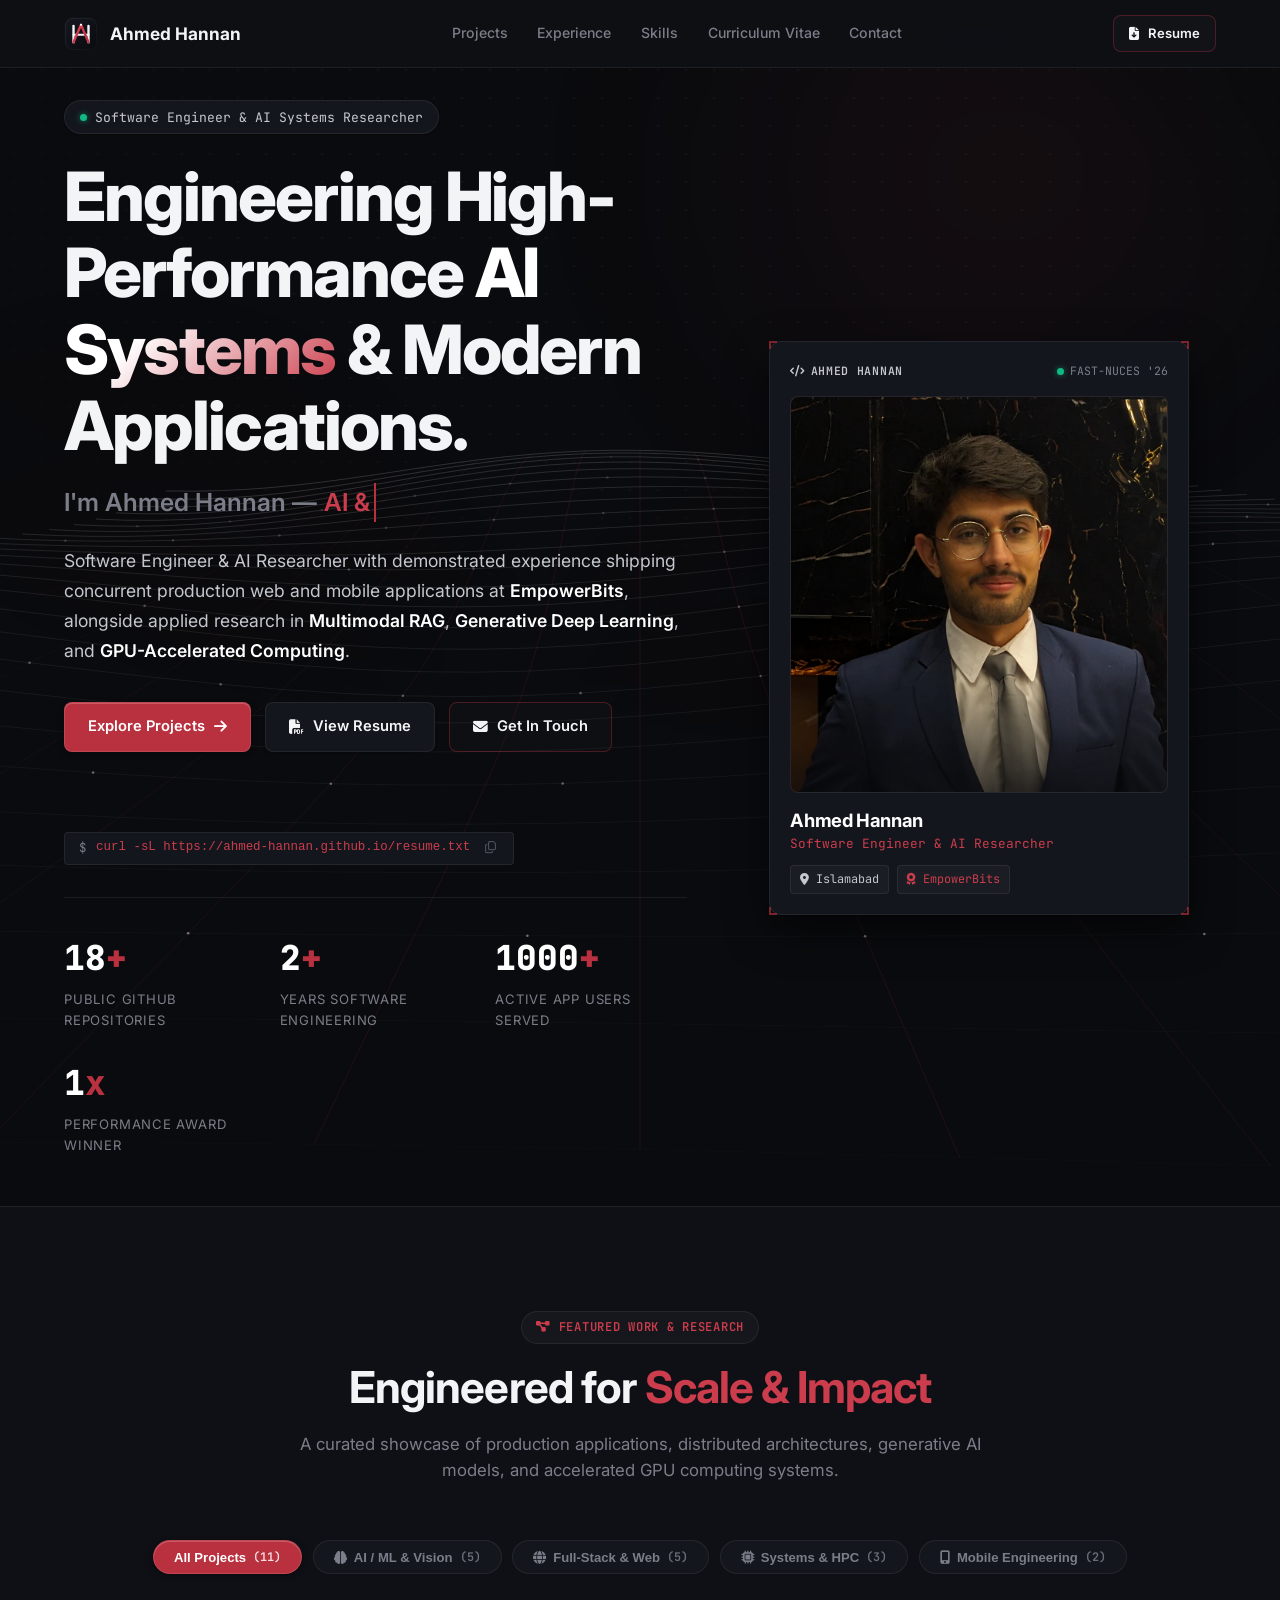
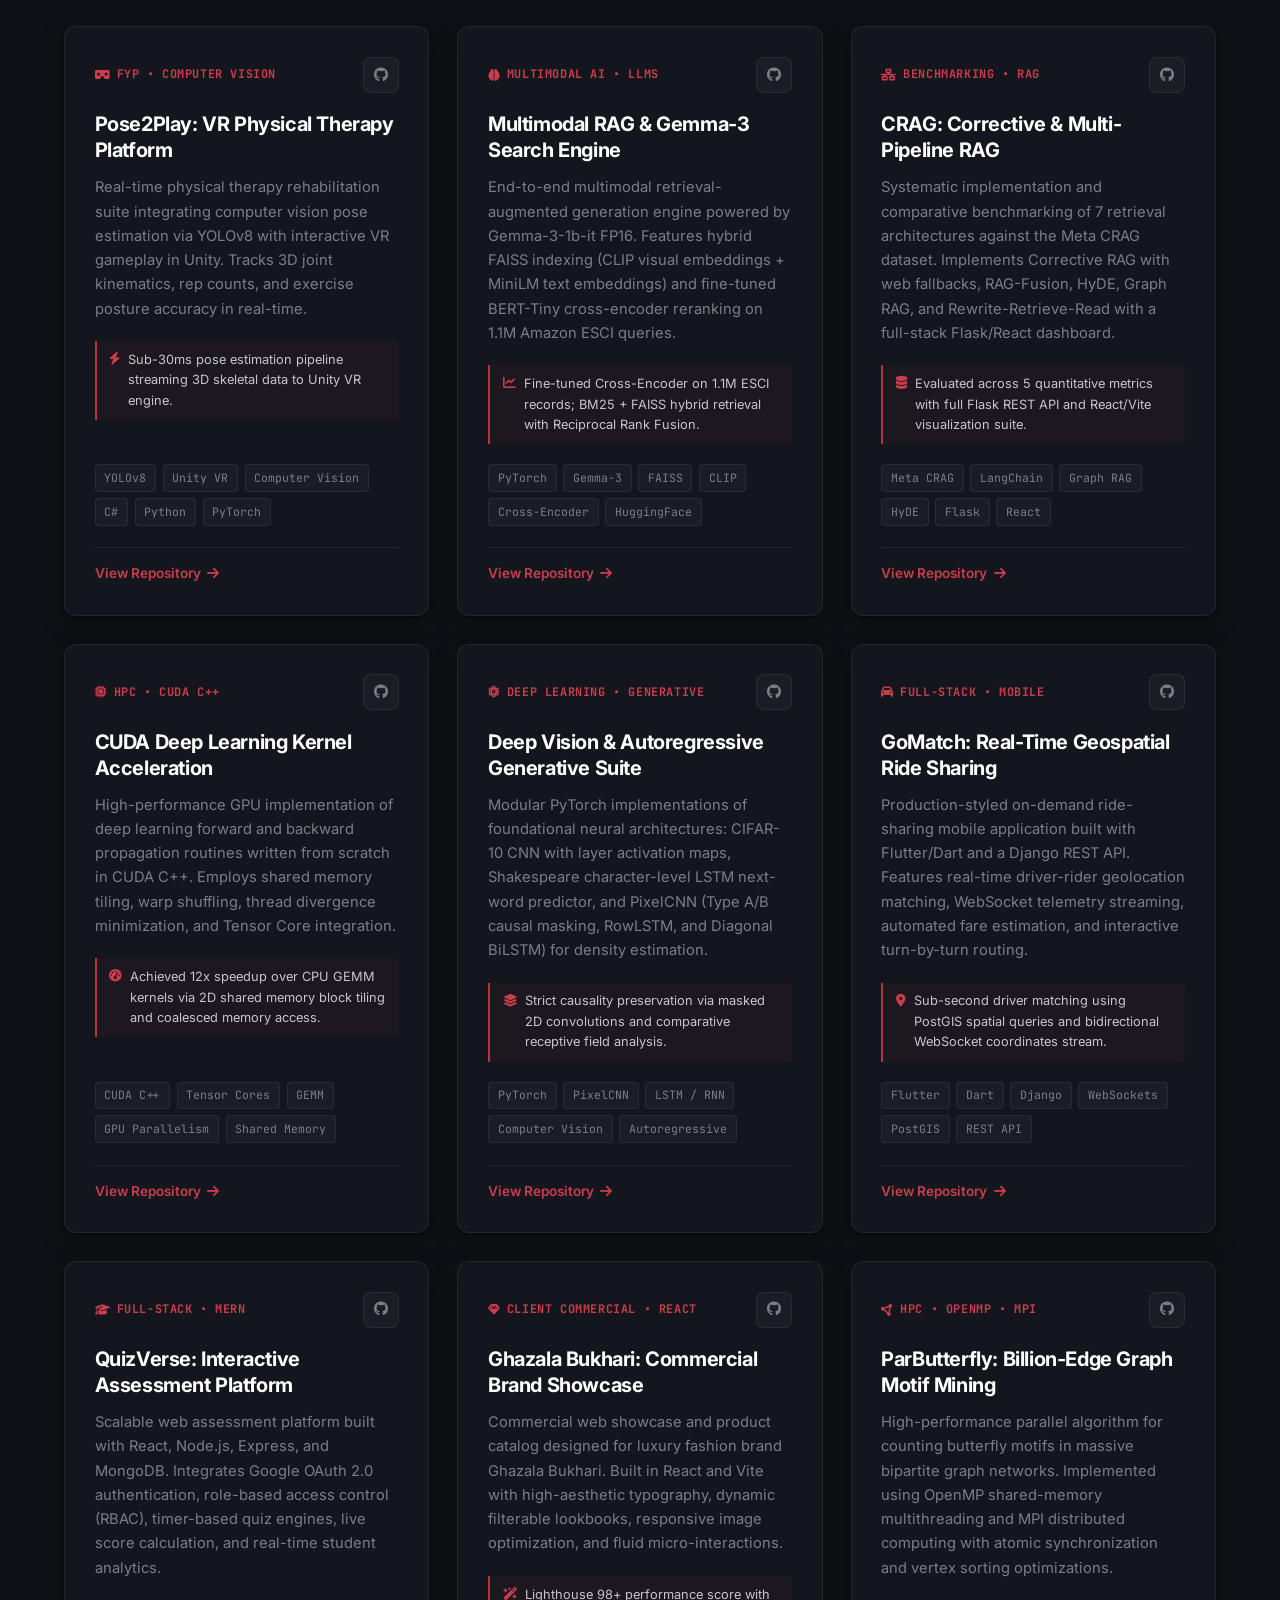
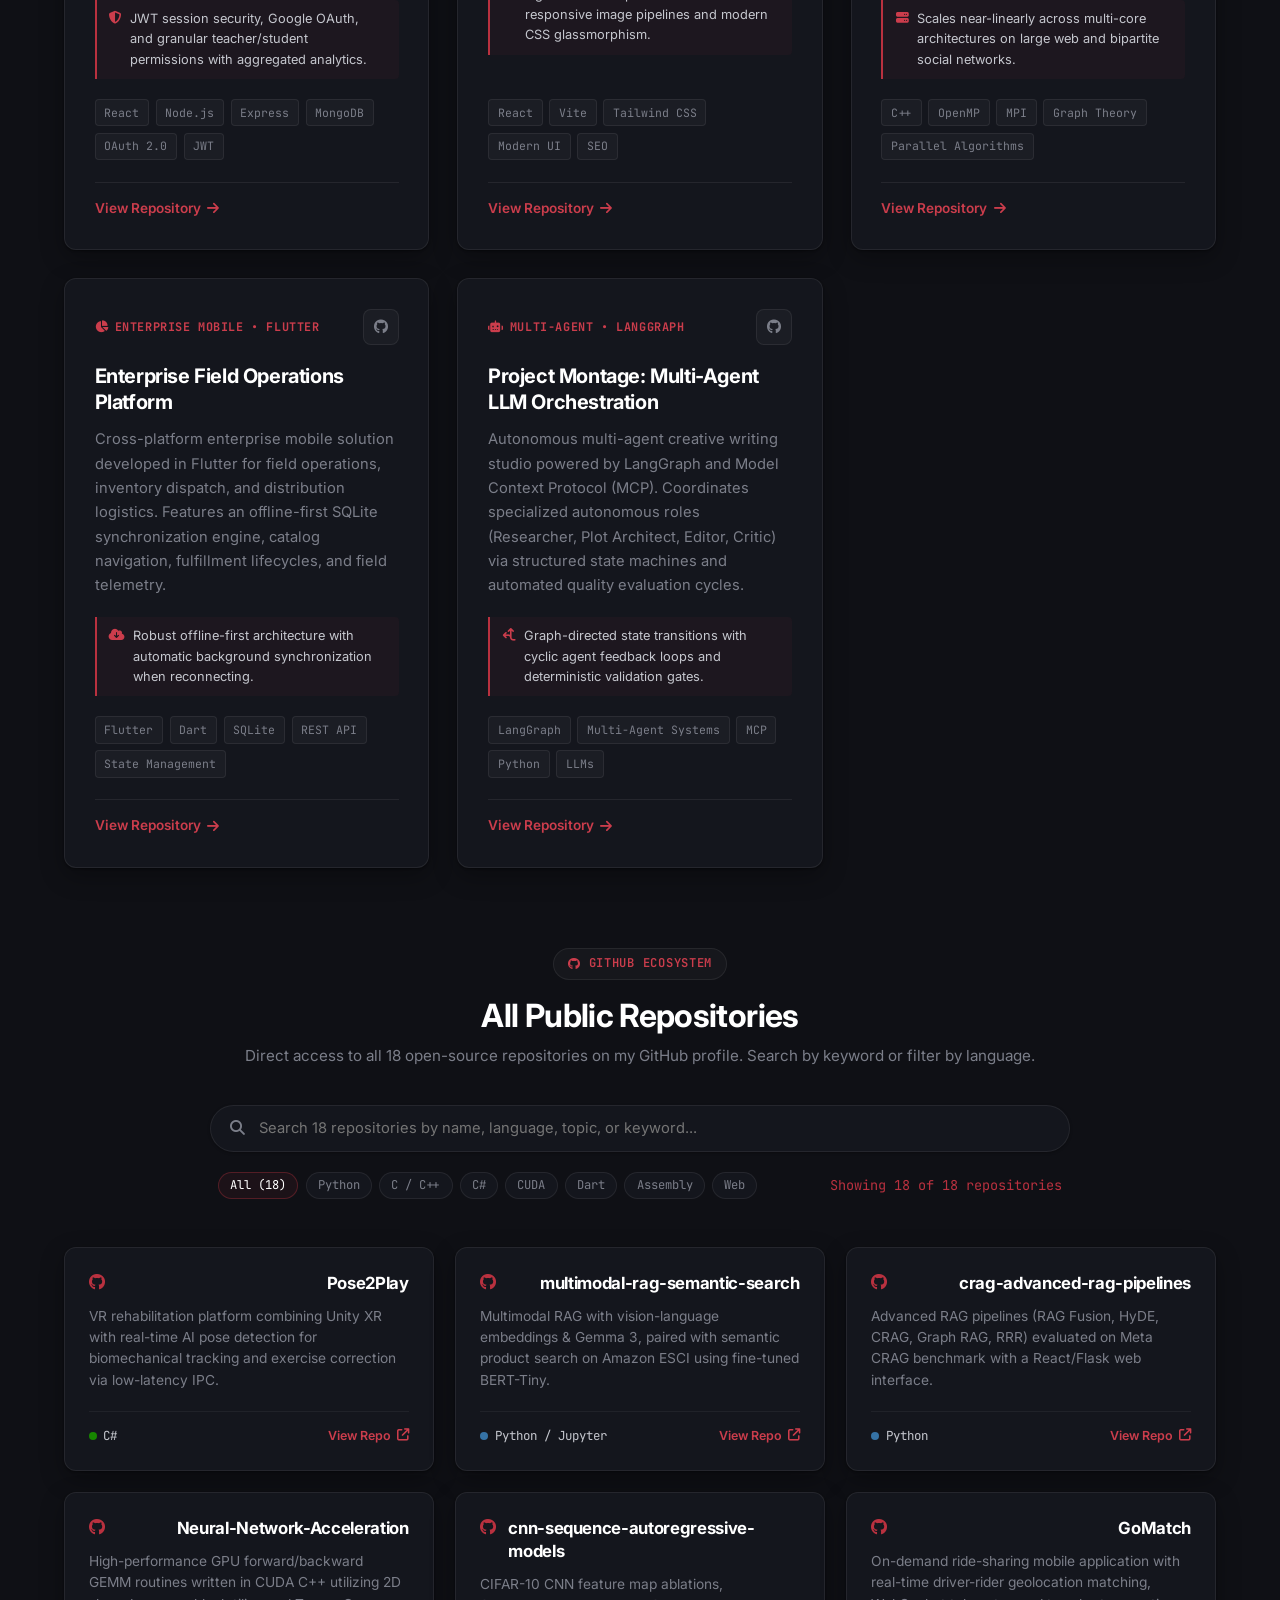
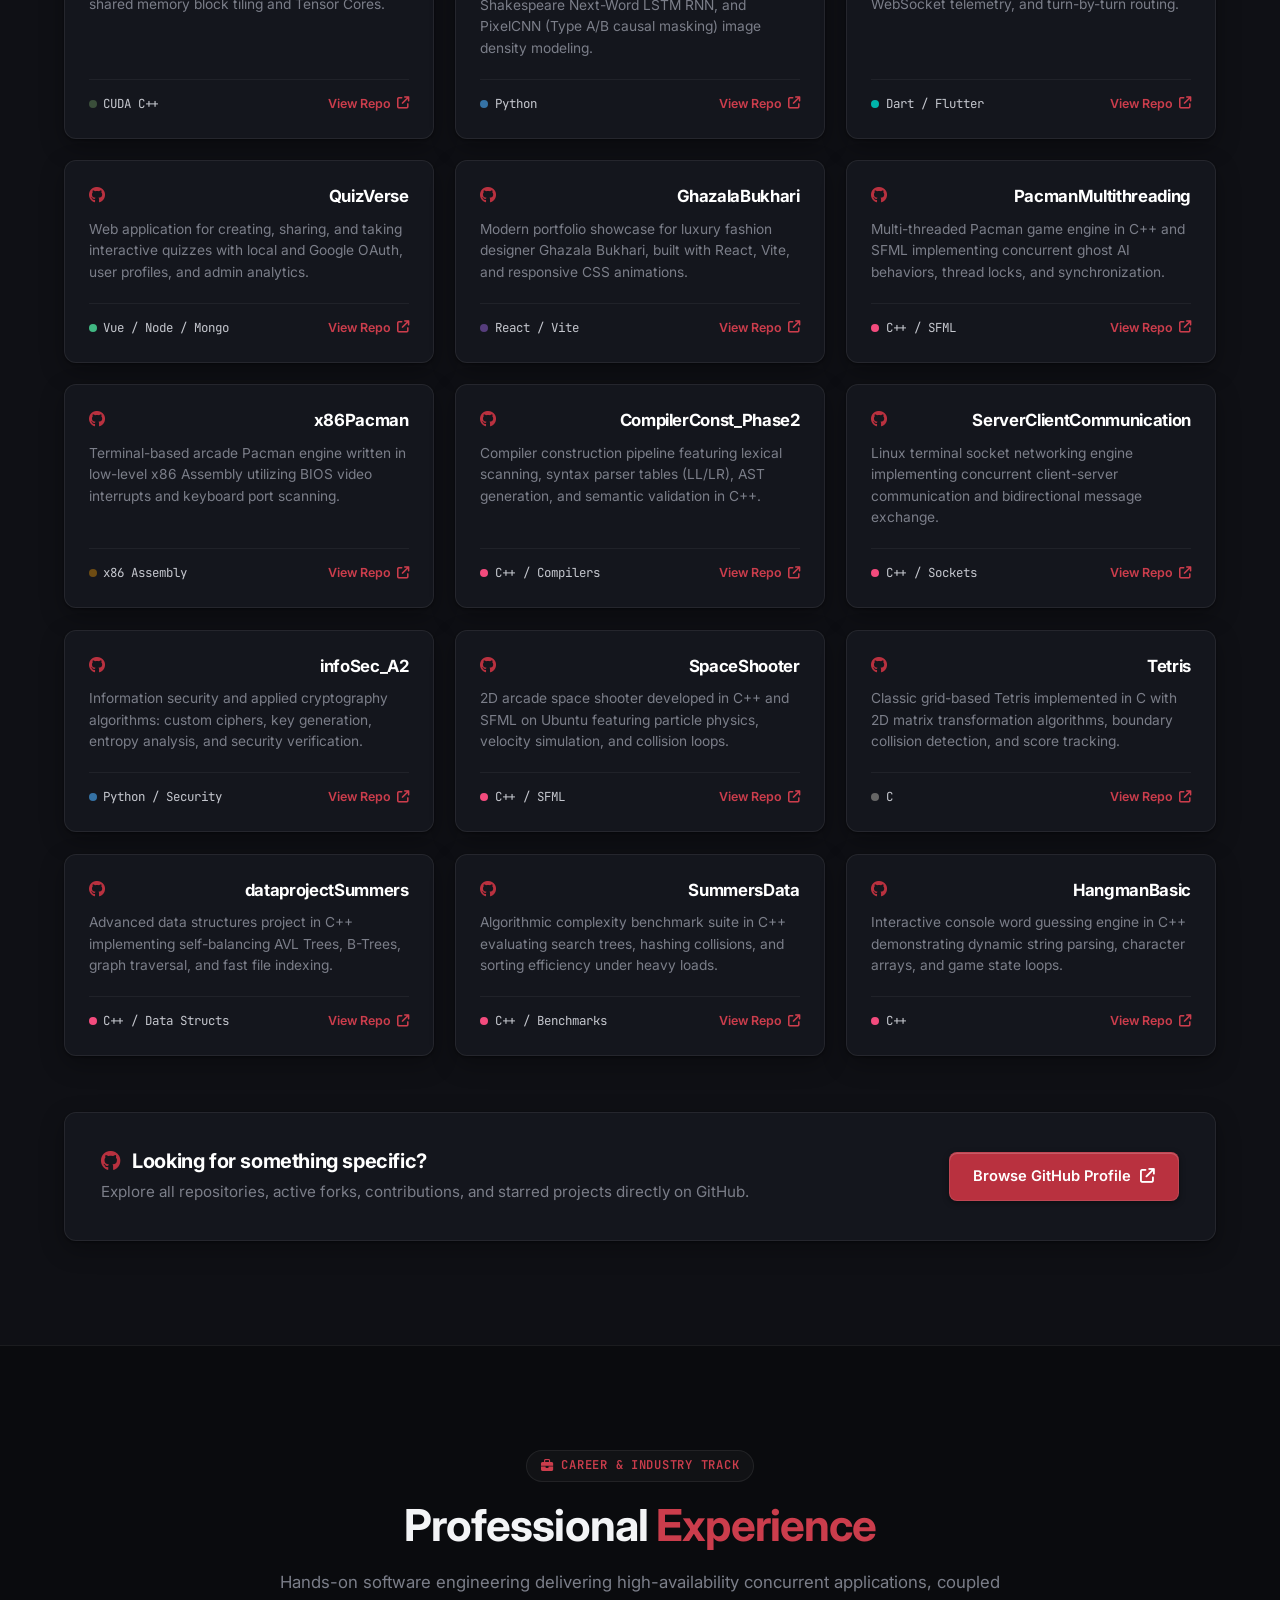
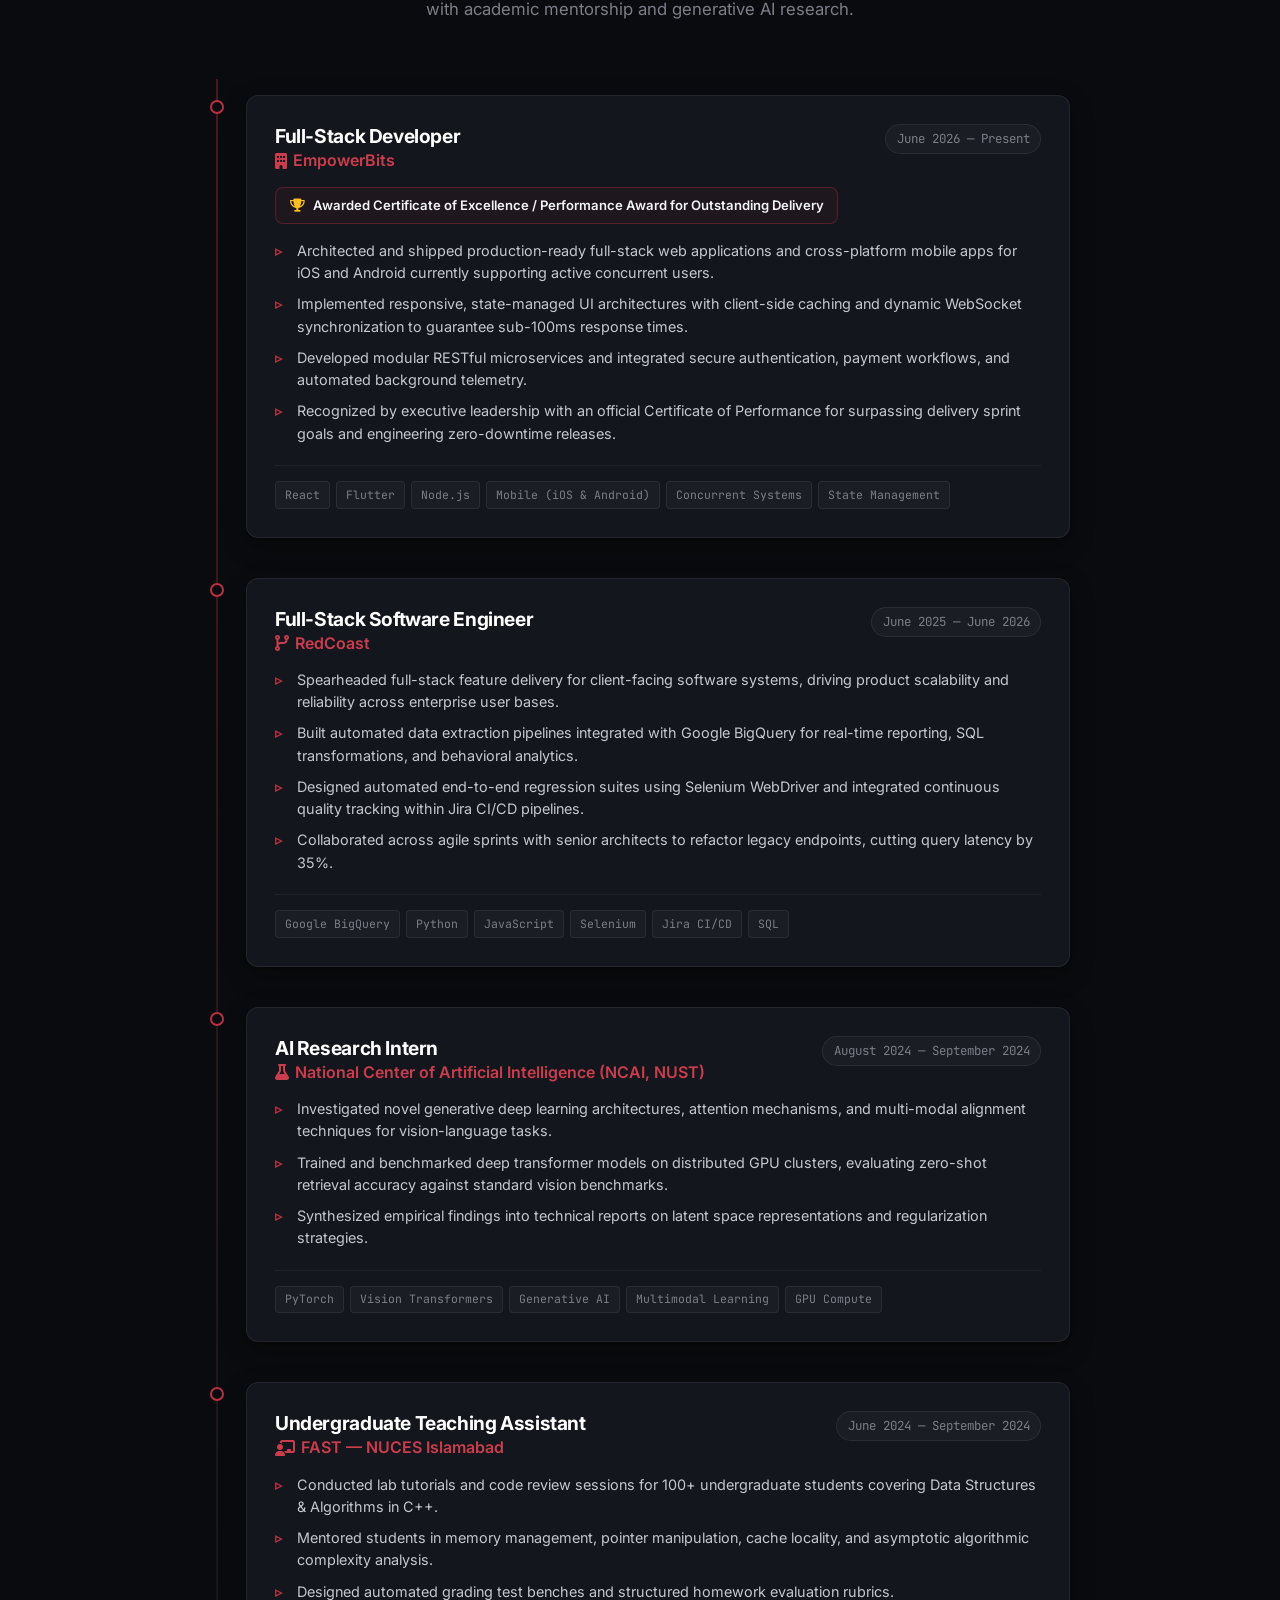
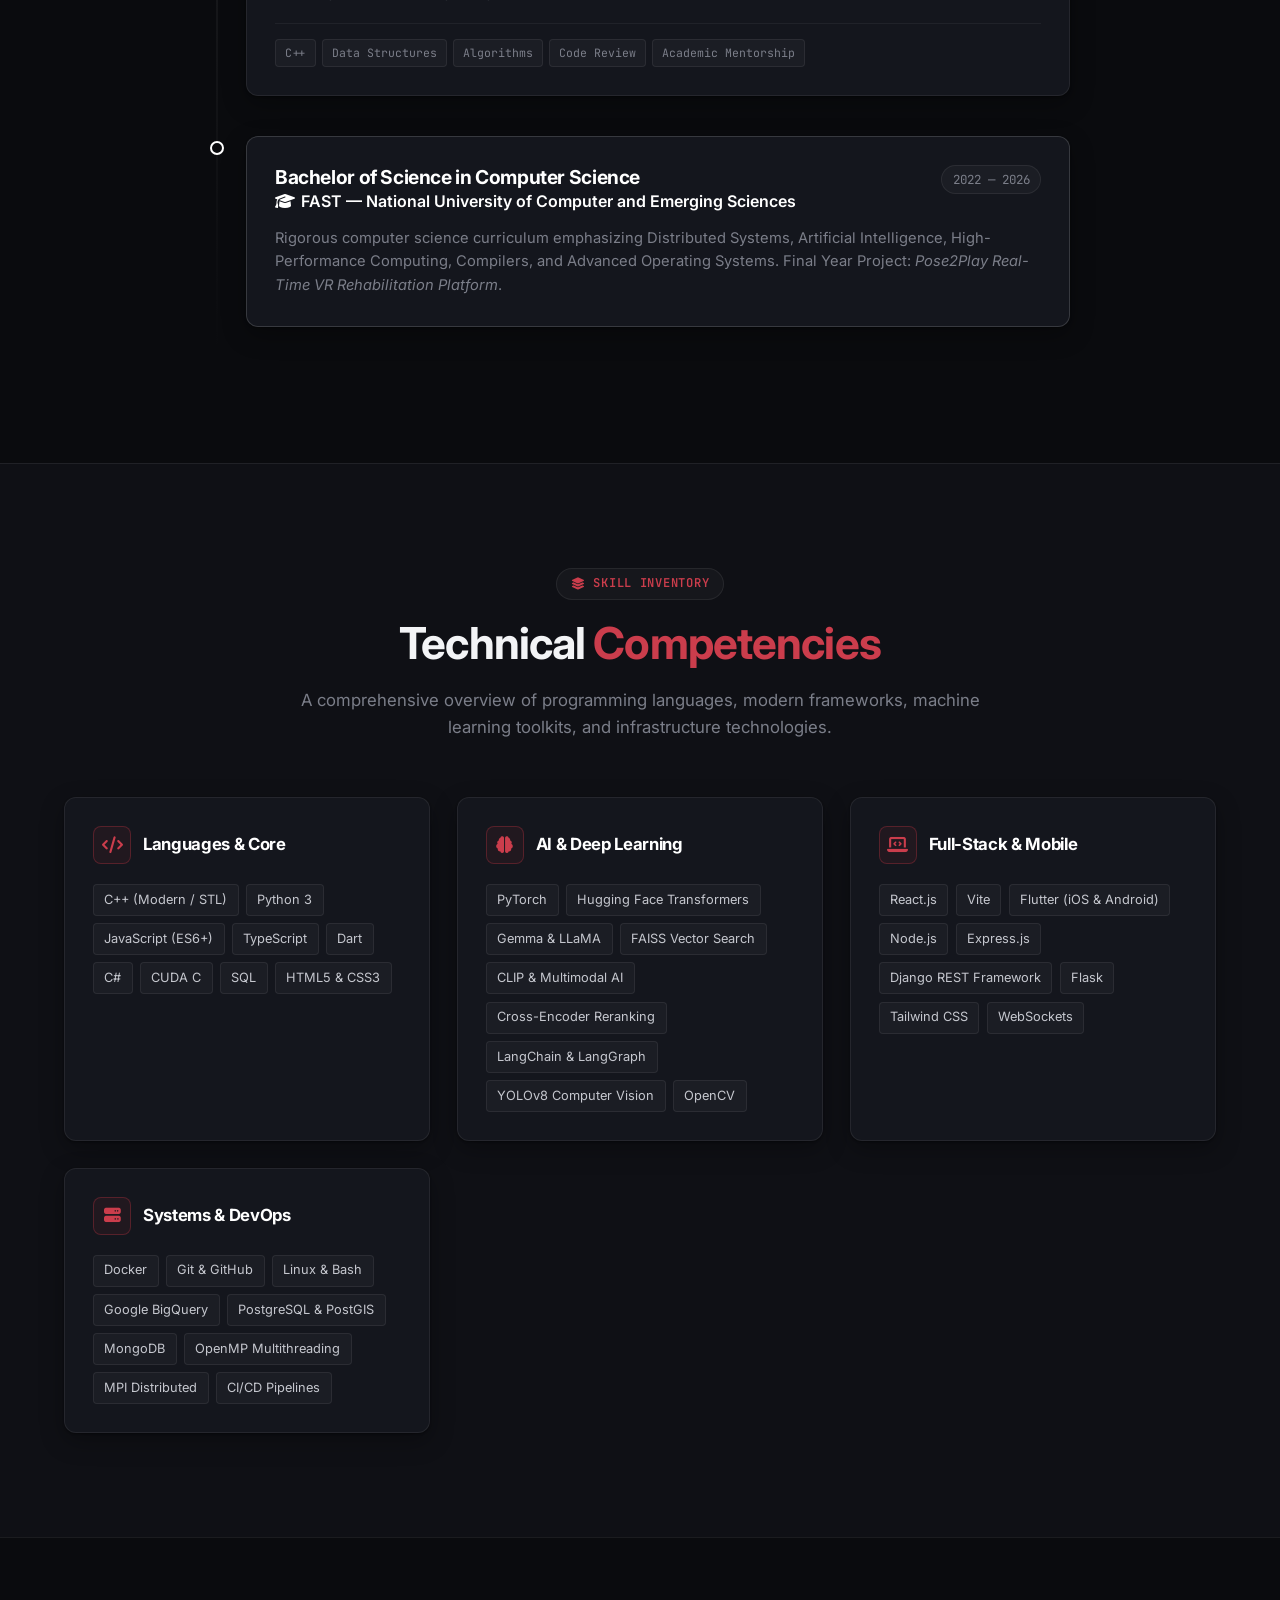
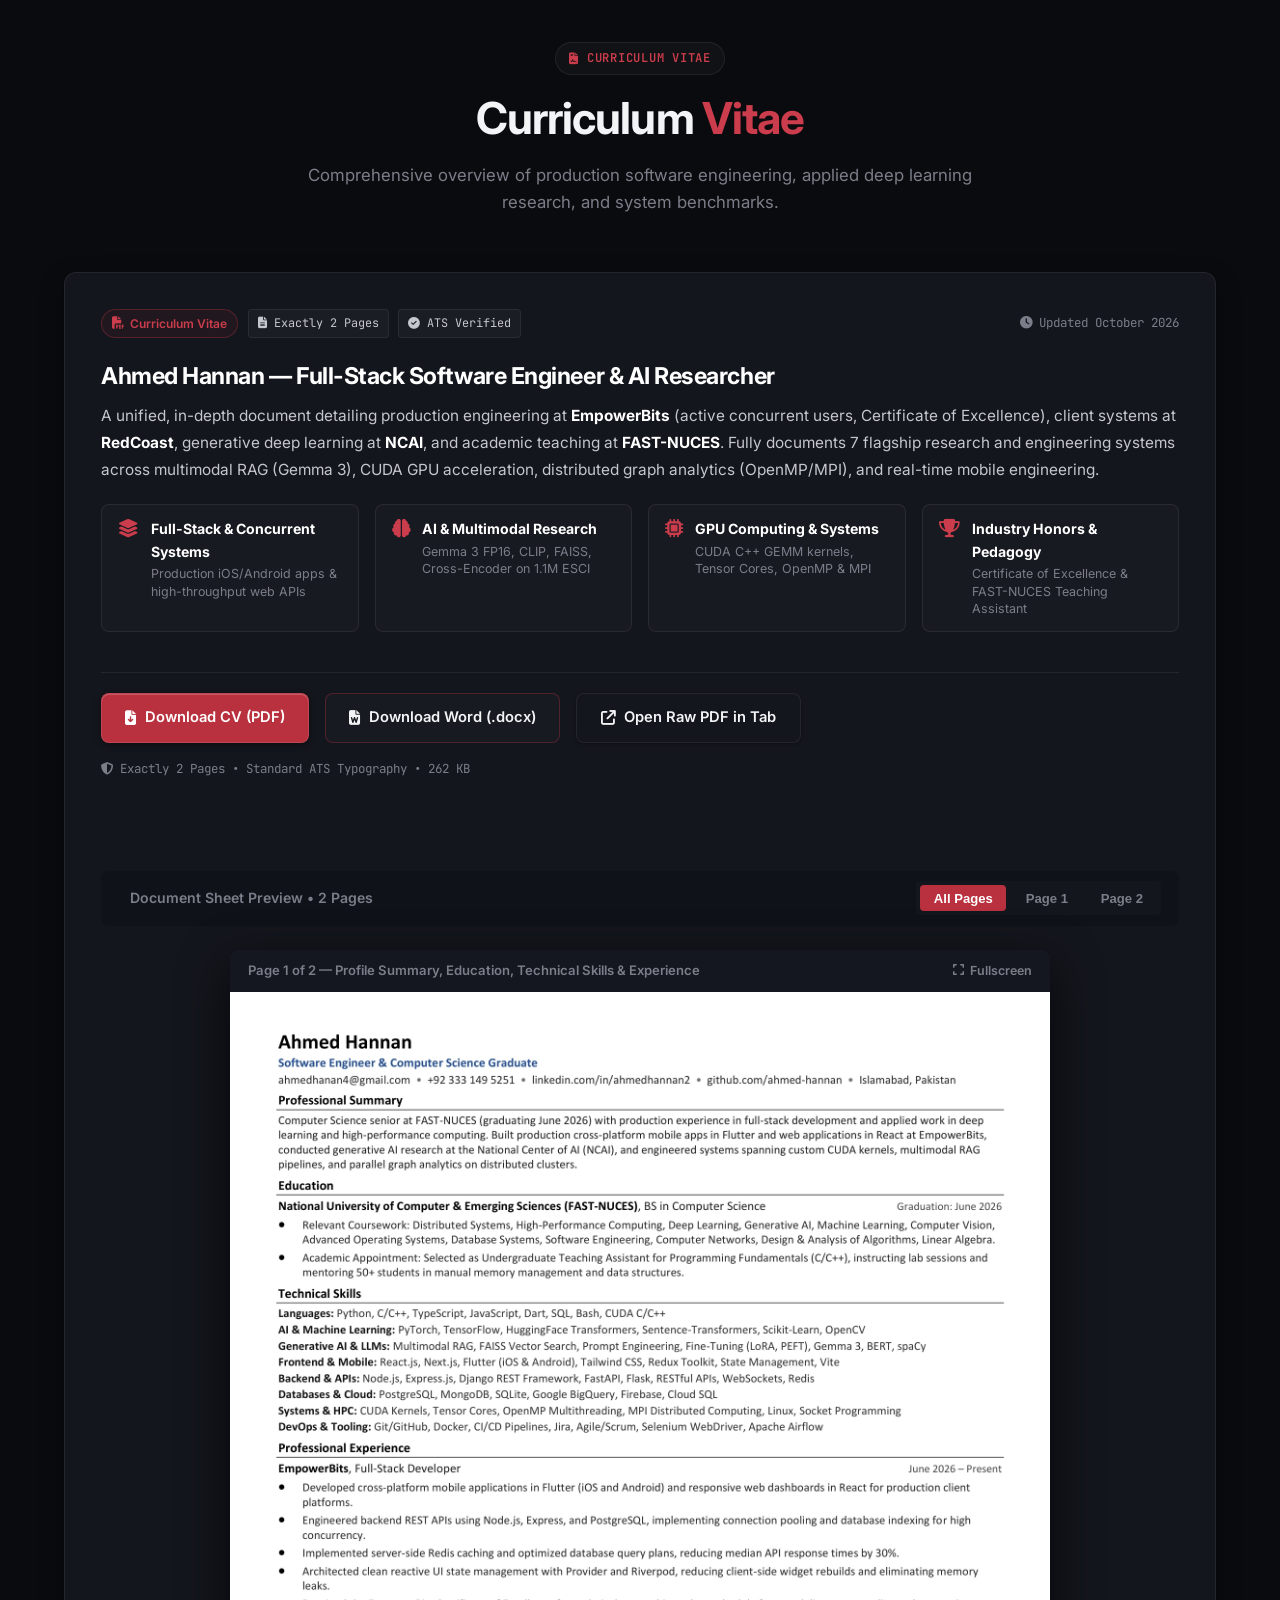
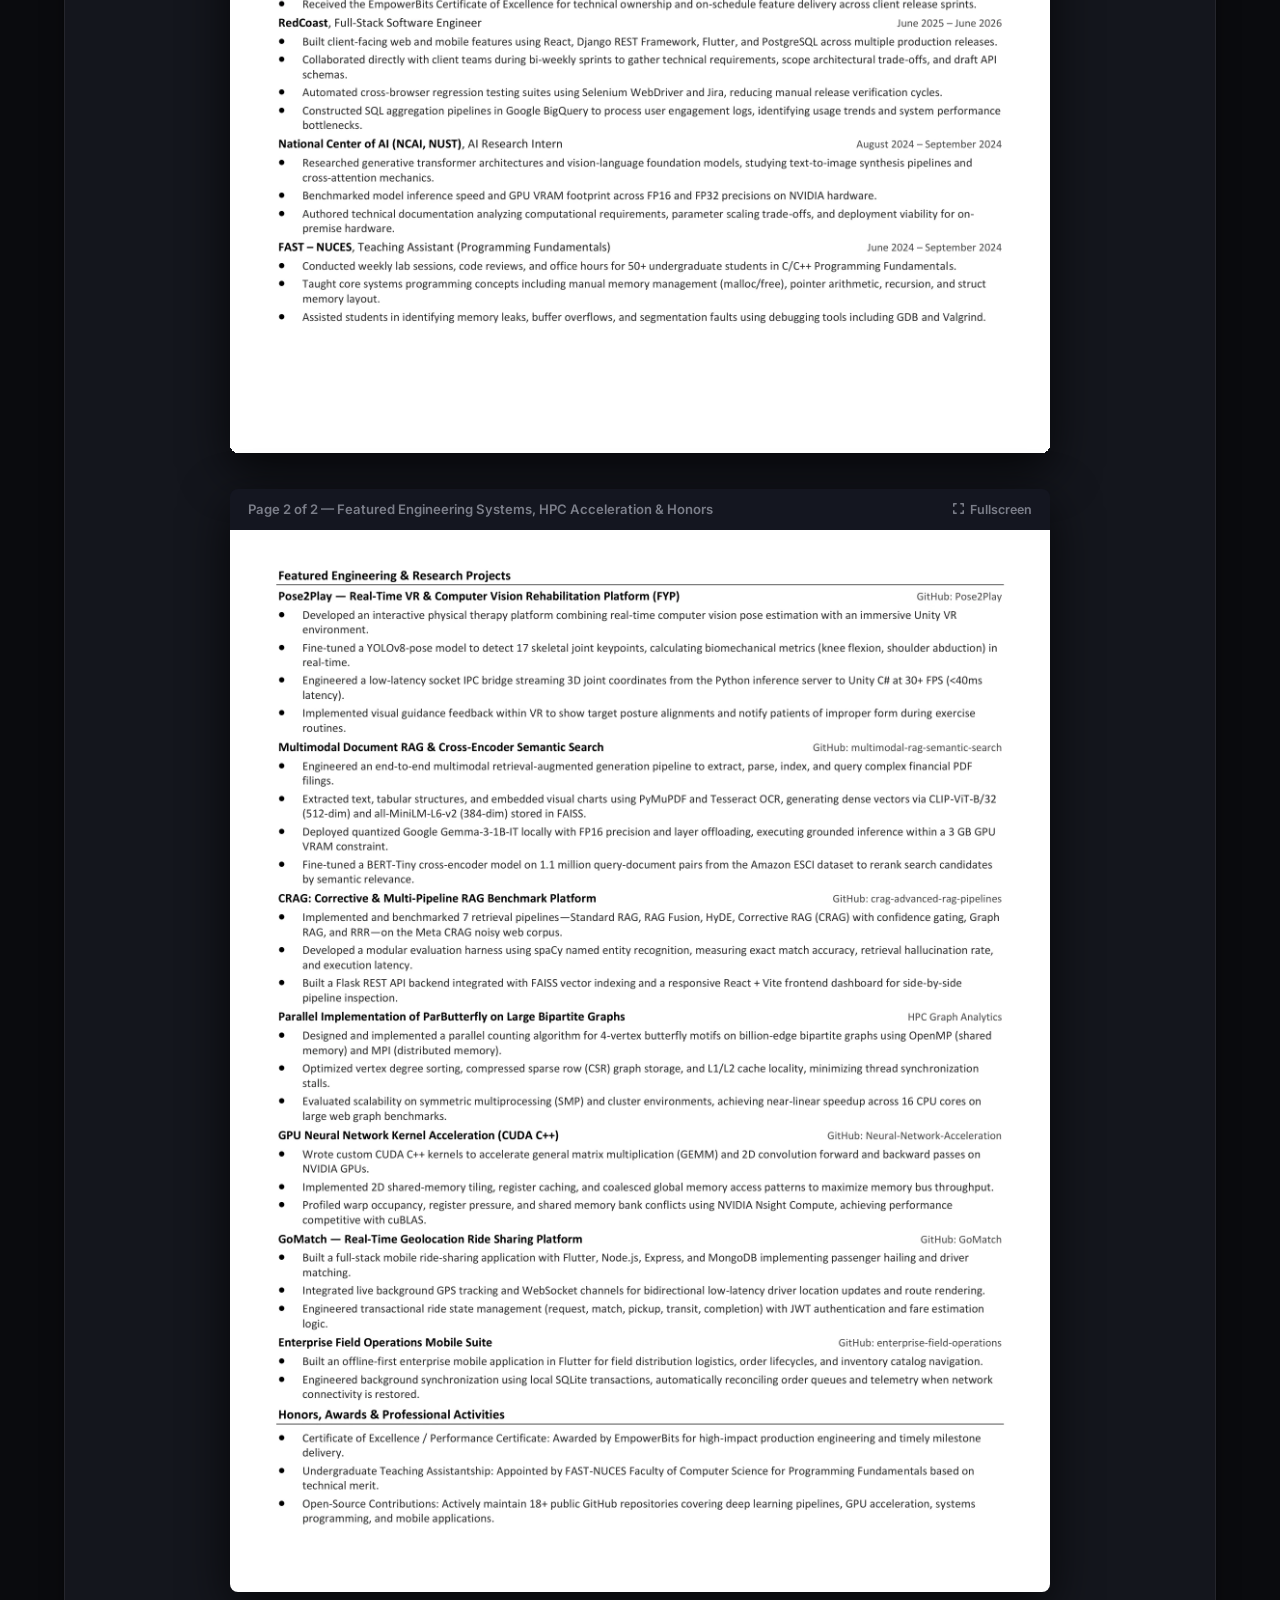
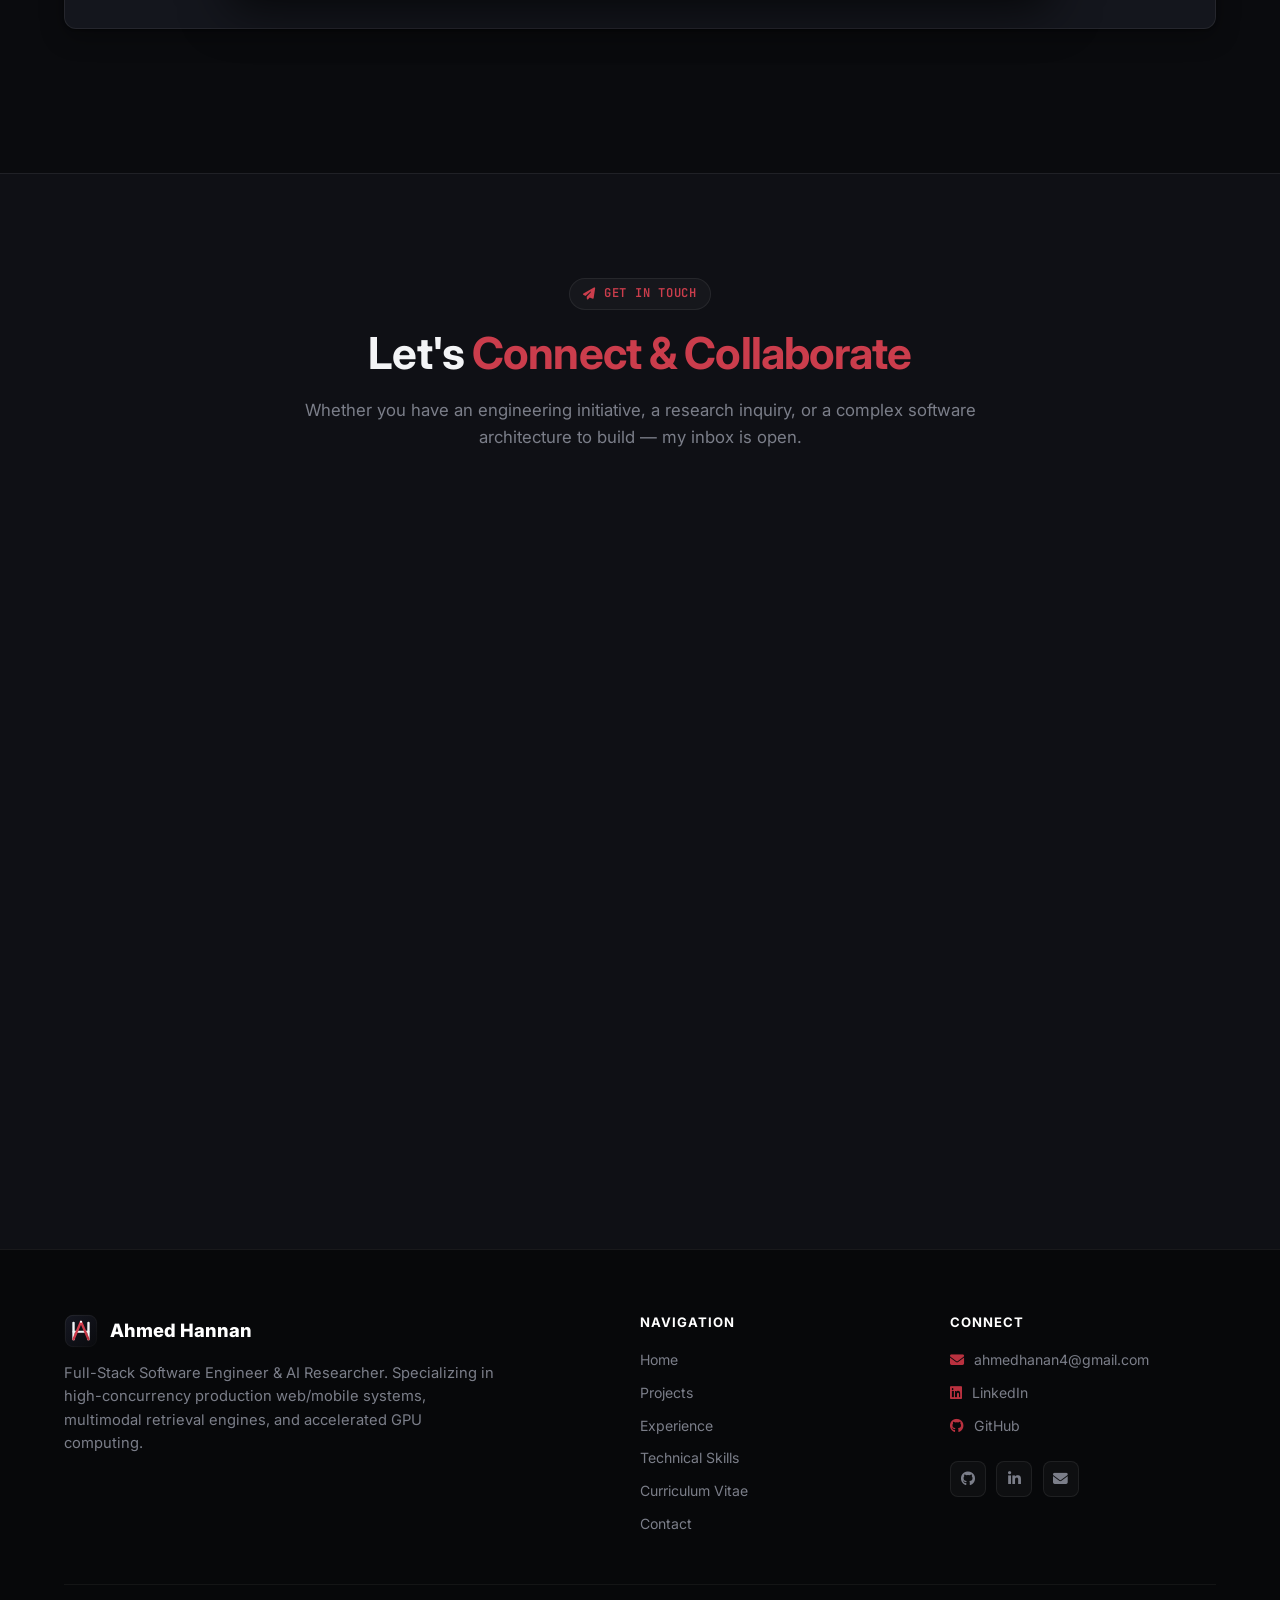
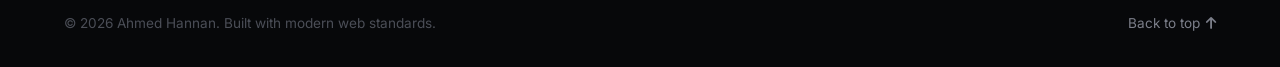
==== commit 31fb9f70: "refactor(cv): refine professional wording, un-AI resume copy, and calibrate two-page layout" ====
--- a/index.html
+++ b/index.html
@@ -1489,20 +1489,20 @@
             </div>
 
             <div class="cv-showcase-actions">
-              <a href="assets/Ahmed_Hannan_Resume.pdf?v=2" download="Ahmed_Hannan_Resume.pdf" class="btn btn-primary">
+              <a href="assets/Ahmed_Hannan_Resume.pdf?v=3" download="Ahmed_Hannan_Resume.pdf" class="btn btn-primary">
                 <i class="fa-solid fa-file-arrow-down"></i>
                 <span>Download CV (PDF)</span>
               </a>
-              <a href="assets/Ahmed_Hannan_Resume.docx?v=2" download="Ahmed_Hannan_Resume.docx" class="btn btn-outline-red">
+              <a href="assets/Ahmed_Hannan_Resume.docx?v=3" download="Ahmed_Hannan_Resume.docx" class="btn btn-outline-red">
                 <i class="fa-solid fa-file-word"></i>
                 <span>Download Word (.docx)</span>
               </a>
-              <a href="assets/Ahmed_Hannan_Resume.pdf?v=2" target="_blank" rel="noopener noreferrer" class="btn btn-secondary">
+              <a href="assets/Ahmed_Hannan_Resume.pdf?v=3" target="_blank" rel="noopener noreferrer" class="btn btn-secondary">
                 <i class="fa-solid fa-arrow-up-right-from-square"></i>
                 <span>Open Raw PDF in Tab</span>
               </a>
               <span class="cv-file-meta">
-                <i class="fa-solid fa-shield-halved"></i> Exactly 2 Pages &bull; Standard ATS Typography &bull; 258 KB
+                <i class="fa-solid fa-shield-halved"></i> Exactly 2 Pages &bull; Standard ATS Typography &bull; 262 KB
               </span>
             </div>
 
@@ -1524,22 +1524,22 @@
                 <div class="cv-sheet-wrapper" data-sheet="1">
                   <div class="cv-sheet-label">
                     <span>Page 1 of 2 &mdash; Profile Summary, Education, Technical Skills &amp; Experience</span>
-                    <a href="assets/Ahmed_Hannan_Resume.pdf?v=2" target="_blank" class="cv-sheet-zoom"><i class="fa-solid fa-expand"></i> Fullscreen</a>
+                    <a href="assets/Ahmed_Hannan_Resume.pdf?v=3" target="_blank" class="cv-sheet-zoom"><i class="fa-solid fa-expand"></i> Fullscreen</a>
                   </div>
                   <picture>
-                    <source srcset="assets/resume_page_1.webp" type="image/webp">
-                    <img src="assets/resume_page_1.png" alt="Ahmed Hannan Master Resume - Page 1" class="cv-sheet-img" loading="lazy">
+                    <source srcset="assets/resume_page_1.webp?v=3" type="image/webp">
+                    <img src="assets/resume_page_1.png?v=3" alt="Ahmed Hannan Master Resume - Page 1" class="cv-sheet-img" loading="lazy">
                   </picture>
                 </div>
 
                 <div class="cv-sheet-wrapper" data-sheet="2">
                   <div class="cv-sheet-label">
                     <span>Page 2 of 2 &mdash; Featured Engineering Systems, HPC Acceleration &amp; Honors</span>
-                    <a href="assets/Ahmed_Hannan_Resume.pdf?v=2" target="_blank" class="cv-sheet-zoom"><i class="fa-solid fa-expand"></i> Fullscreen</a>
+                    <a href="assets/Ahmed_Hannan_Resume.pdf?v=3" target="_blank" class="cv-sheet-zoom"><i class="fa-solid fa-expand"></i> Fullscreen</a>
                   </div>
                   <picture>
-                    <source srcset="assets/resume_page_2.webp" type="image/webp">
-                    <img src="assets/resume_page_2.png" alt="Ahmed Hannan Master Resume - Page 2" class="cv-sheet-img" loading="lazy">
+                    <source srcset="assets/resume_page_2.webp?v=3" type="image/webp">
+                    <img src="assets/resume_page_2.png?v=3" alt="Ahmed Hannan Master Resume - Page 2" class="cv-sheet-img" loading="lazy">
                   </picture>
                 </div>
               </div>
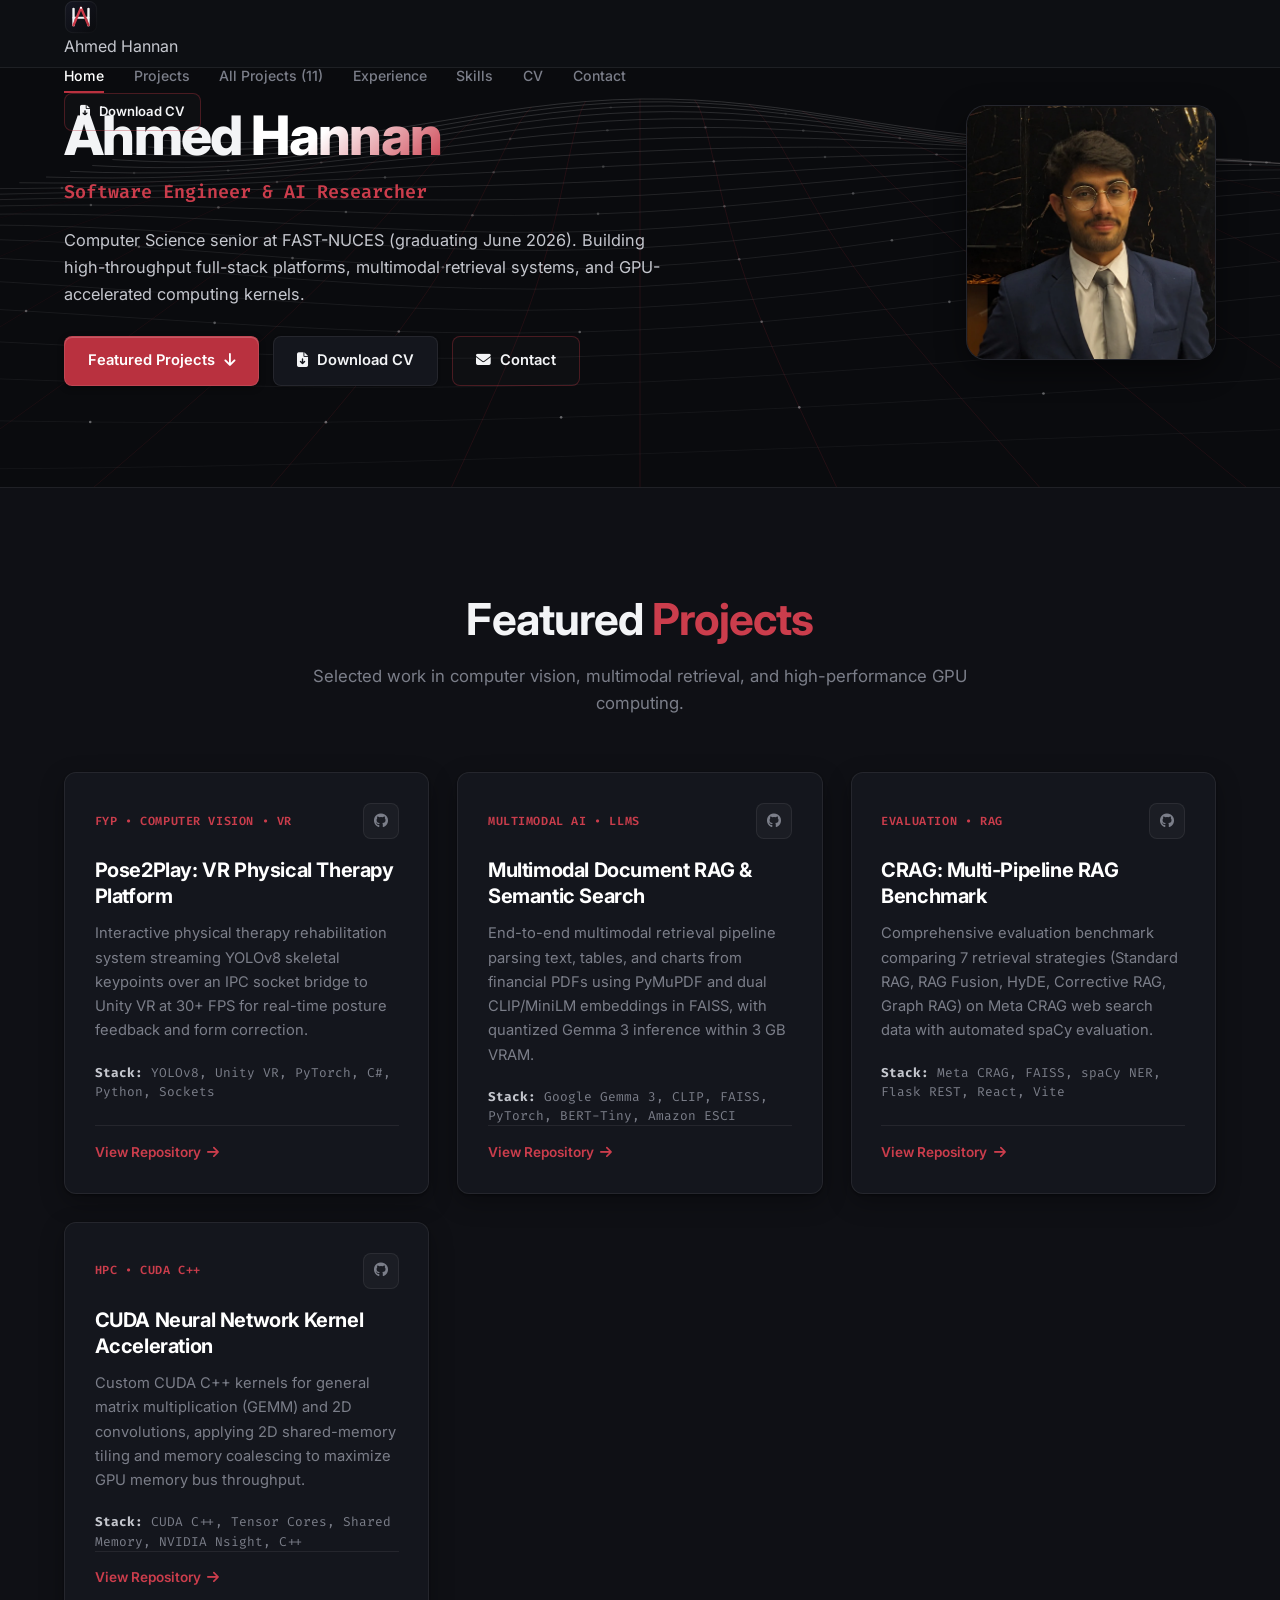
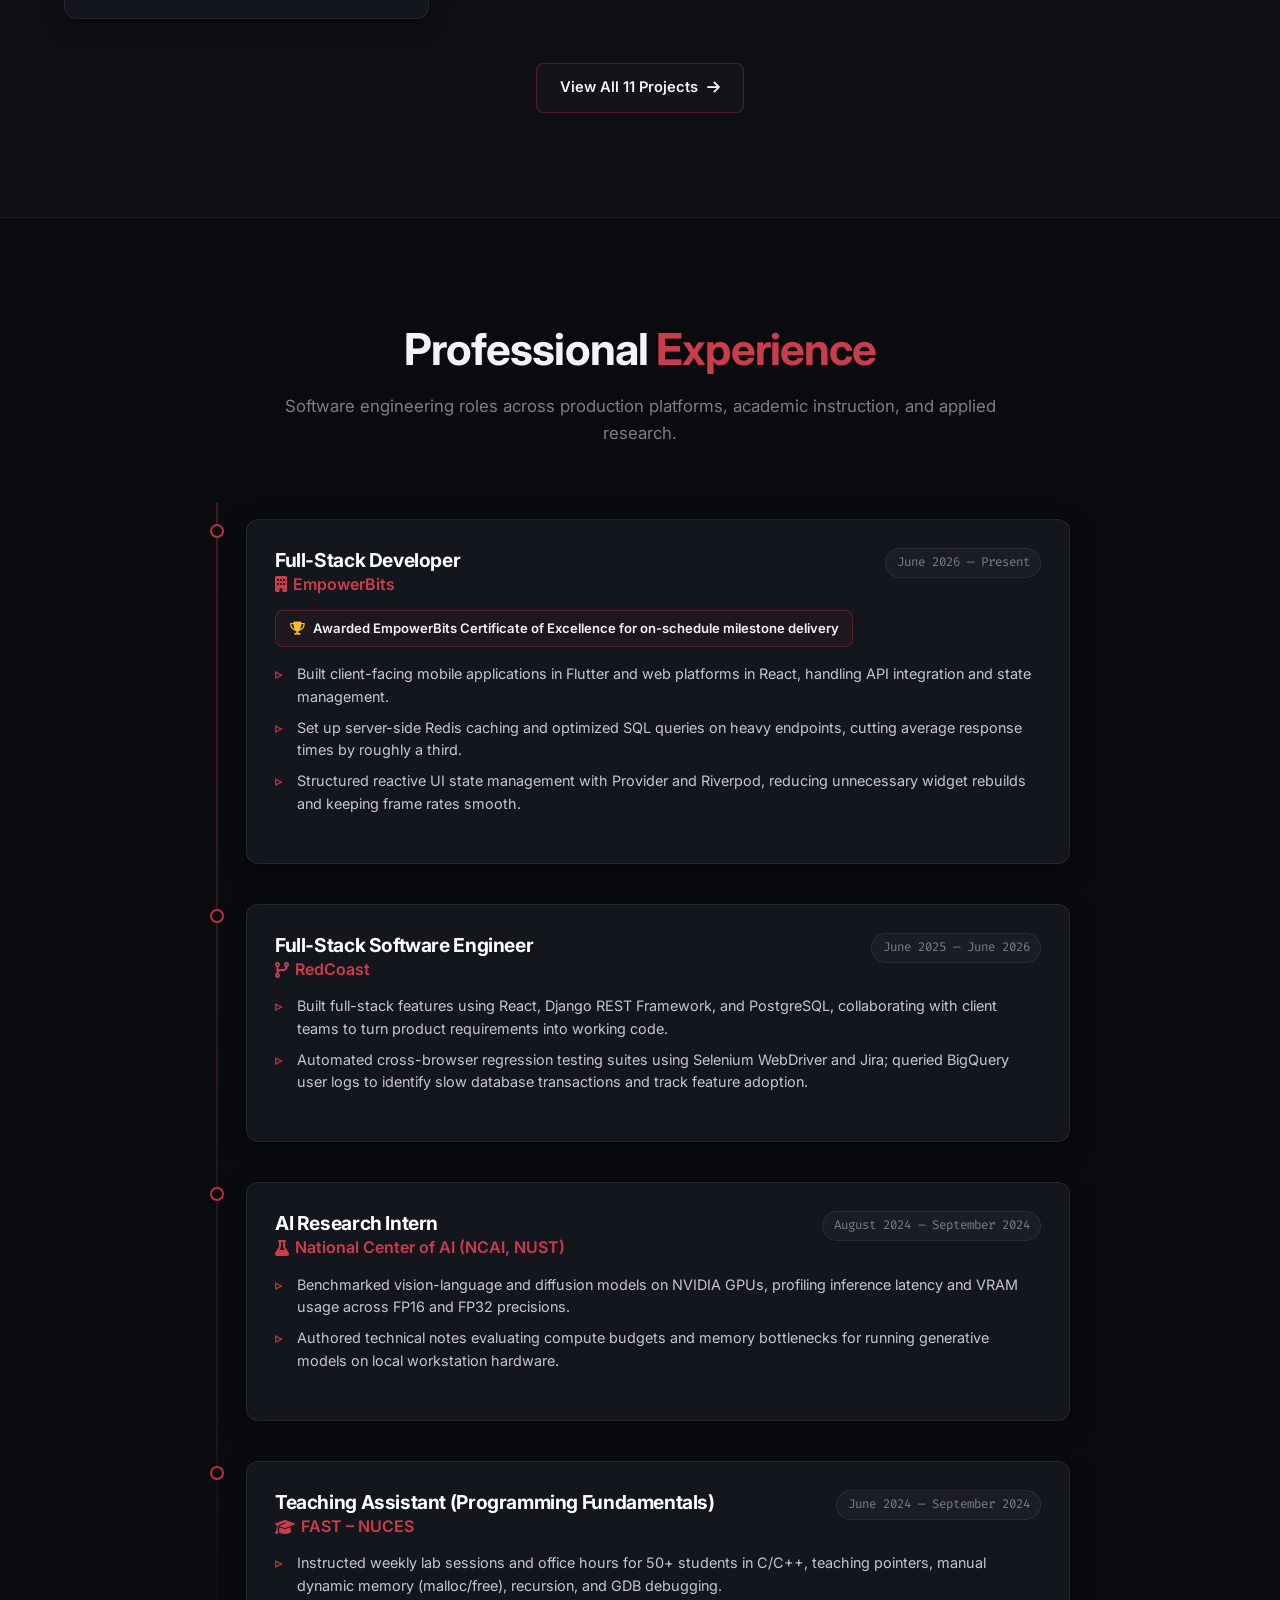
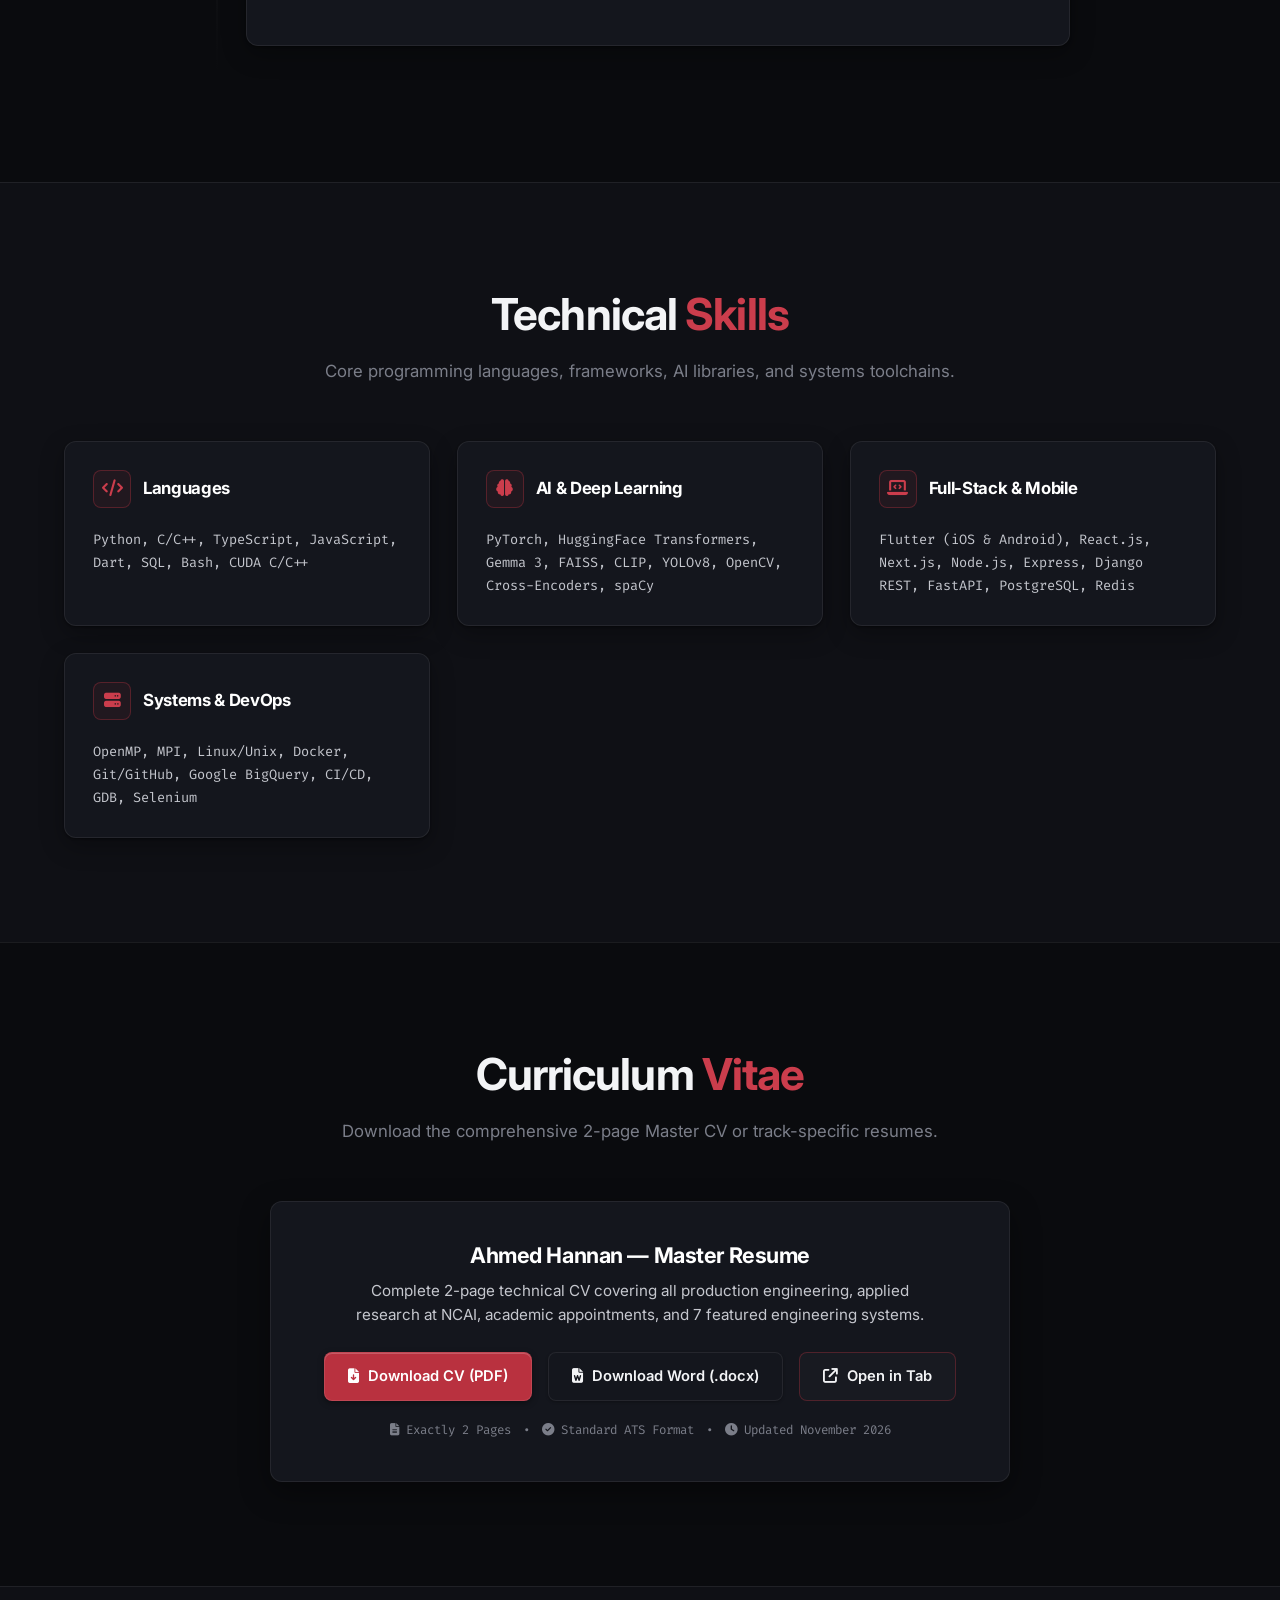
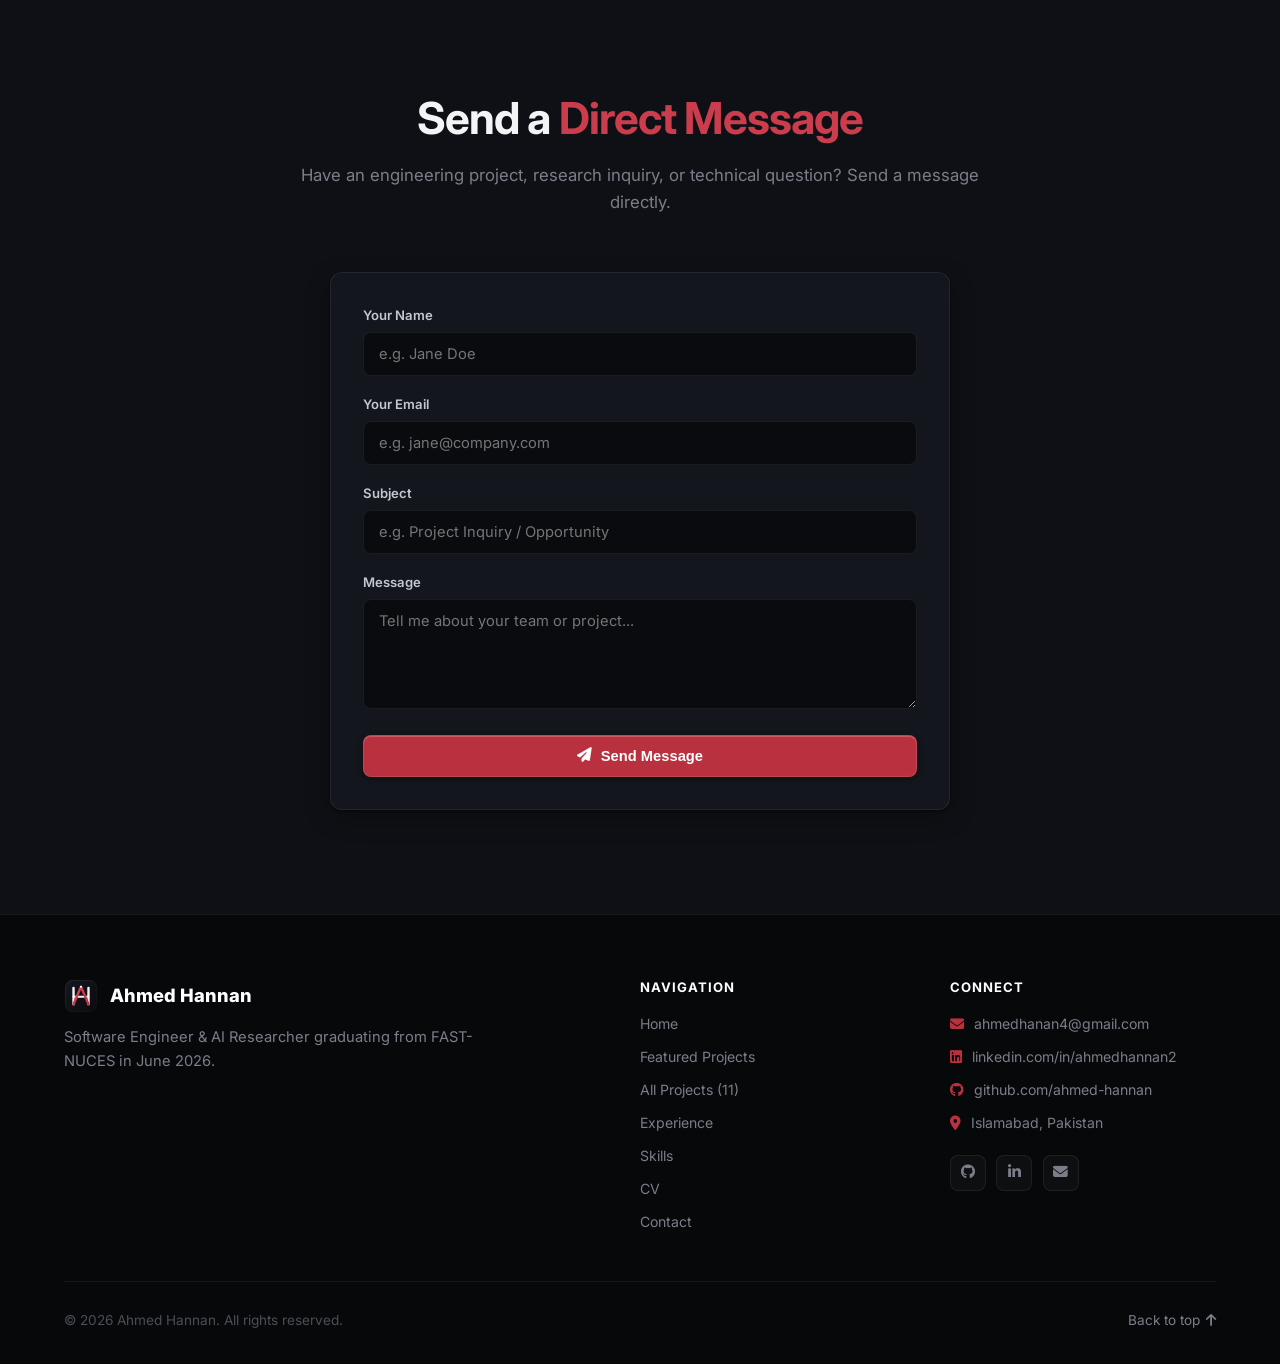
==== commit 24f4b6e0: "feat(portfolio): streamline layout, reduce text density, align hero portrait, and add dedicated proj" ====
--- a/index.html
+++ b/index.html
@@ -3,56 +3,59 @@
 <head>
   <meta charset="UTF-8">
   <meta name="viewport" content="width=device-width, initial-scale=1.0">
-  <title>Ahmed Hannan — Software Engineer & AI Researcher</title>
-  <meta name="description" content="Portfolio of Ahmed Hannan: Full-Stack Developer, AI/ML Researcher, and Computer Scientist showcasing production applications, generative deep learning, and advanced computing.">
+  <title>Ahmed Hannan | Software Engineer &amp; AI Researcher</title>
   
-  <!-- Favicon & Brand Icons -->
+  <meta name="description" content="Portfolio of Ahmed Hannan — Full-Stack Software Engineer &amp; AI Researcher. Systems engineering, multimodal retrieval, and accelerated GPU computing.">
+  <meta name="author" content="Ahmed Hannan">
+  <meta name="theme-color" content="#0a0b0e">
+
+  <!-- Open Graph / Social Meta -->
+  <meta property="og:type" content="website">
+  <meta property="og:url" content="https://ahmed-hannan.github.io/">
+  <meta property="og:title" content="Ahmed Hannan | Software Engineer &amp; AI Researcher">
+  <meta property="og:description" content="Portfolio of Ahmed Hannan — Full-Stack Software Engineer &amp; AI Researcher.">
+  <meta property="og:image" content="https://ahmed-hannan.github.io/assets/formalpic.png">
+
+  <!-- Favicon -->
   <link rel="icon" type="image/svg+xml" href="assets/logo.svg">
   <link rel="icon" type="image/png" sizes="32x32" href="assets/favicon-32x32.png">
   <link rel="apple-touch-icon" sizes="180x180" href="assets/apple-touch-icon.png">
-  
-  <!-- Fonts -->
+
+  <!-- Typography & Icons -->
   <link rel="preconnect" href="https://fonts.googleapis.com">
   <link rel="preconnect" href="https://fonts.gstatic.com" crossorigin>
-  <link href="https://fonts.googleapis.com/css2?family=Inter:wght@300;400;500;600;700;800&family=JetBrains+Mono:wght@400;500;700&display=swap" rel="stylesheet">
-  
-  <!-- Font Awesome Icons -->
-  <link rel="stylesheet" href="https://cdnjs.cloudflare.com/ajax/libs/font-awesome/6.5.1/css/all.min.css">
-  
-  <!-- Stylesheet -->
+  <link href="https://fonts.googleapis.com/css2?family=Fira+Code:wght@400;500;600&family=Inter:wght@300;400;500;600;700;800&display=swap" rel="stylesheet">
+  <link rel="stylesheet" href="https://cdnjs.cloudflare.com/ajax/libs/font-awesome/6.5.1/css/all.min.css" integrity="sha512-DTOQO9RWCH3ppGqcWaEA1BIZOC6xxalwEsw9c2QQeAIftl+Vegovlnee1c9QX4TctnWMn13TZye+giMm8e2LwA==" crossorigin="anonymous" referrerpolicy="no-referrer" />
+
+  <!-- Core Stylesheet -->
   <link rel="stylesheet" href="styles.css">
 </head>
 <body>
 
-  <!-- Ambient Red/Black Background Glows -->
-  <div class="ambient-glow" aria-hidden="true">
-    <div class="glow-orb glow-orb-1"></div>
-    <div class="glow-orb glow-orb-2"></div>
-    <div class="glow-orb glow-orb-3"></div>
-  </div>
-
   <!-- Navigation Bar -->
   <header class="navbar" id="navbar">
-    <div class="container nav-container">
-      <a href="#hero" class="nav-brand" aria-label="Ahmed Hannan Home">
+    <div class="container navbar-container">
+      <a href="#hero" class="brand-link" aria-label="Ahmed Hannan Home">
         <div class="brand-badge" aria-hidden="true">
-          <img src="assets/logo.svg" alt="AH Monogram" width="34" height="34">
-        </div>
-        <span>Ahmed Hannan</span>
+          <img src="assets/logo.svg" alt="AH Logo" width="34" height="34">
+        </div>
+        <span class="brand-name">Ahmed Hannan</span>
       </a>
 
-      <nav class="nav-menu" id="nav-menu">
+      <nav class="nav-menu" id="nav-menu" aria-label="Main Navigation">
+        <a href="#hero" class="nav-link active">Home</a>
         <a href="#projects" class="nav-link">Projects</a>
+        <a href="projects.html" class="nav-link">All Projects (11)</a>
         <a href="#experience" class="nav-link">Experience</a>
         <a href="#skills" class="nav-link">Skills</a>
-        <a href="#cv" class="nav-link">Curriculum Vitae</a>
+        <a href="#cv" class="nav-link">CV</a>
         <a href="#contact" class="nav-link">Contact</a>
       </nav>
 
       <div class="nav-actions">
-        <a href="#cv" class="btn btn-outline-red btn-sm">
+        <a href="assets/Ahmed_Hannan_Resume.pdf" download="Ahmed_Hannan_Resume.pdf" class="btn btn-outline-red btn-sm">
           <i class="fa-solid fa-file-arrow-down"></i>
-          <span>Resume</span>
+          <span>Download CV</span>
         </a>
         <button class="nav-toggle" id="nav-toggle" aria-label="Toggle navigation menu">
           <i class="fa-solid fa-bars"></i>
@@ -61,167 +64,68 @@
     </div>
   </header>
 
-  <!-- Hero Section -->
+  <!-- Hero Section (Streamlined & Compact, Image Aligned Top-Right) -->
   <main>
     <section class="hero" id="hero">
       <canvas id="hero-canvas"></canvas>
       <div class="container hero-container">
         <div class="hero-content">
-          <div class="hero-pill">
-            <span class="status-dot"></span>
-            <span>Software Engineer &amp; AI Systems Researcher</span>
-          </div>
-
           <h1 class="hero-title">
-            Engineering High-Performance <span class="name-highlight">AI Systems</span> &amp; Modern Applications.
+            Ahmed <span class="name-highlight">Hannan</span>
           </h1>
 
           <div class="hero-subtitle">
-            <span>I'm Ahmed Hannan — </span>
-            <span class="typed-text" id="typed-text">Full-Stack Developer</span>
+            <span>Software Engineer &amp; AI Researcher</span>
           </div>
 
           <p class="hero-description">
-            Software Engineer &amp; AI Researcher with demonstrated experience shipping concurrent production web and mobile applications at <strong>EmpowerBits</strong>, alongside applied research in <strong>Multimodal RAG</strong>, <strong>Generative Deep Learning</strong>, and <strong>GPU-Accelerated Computing</strong>.
+            Computer Science senior at FAST-NUCES (graduating June 2026). Building high-throughput full-stack platforms, multimodal retrieval systems, and GPU-accelerated computing kernels.
           </p>
 
           <div class="hero-cta">
             <a href="#projects" class="btn btn-primary">
-              <span>Explore Projects</span>
-              <i class="fa-solid fa-arrow-right"></i>
-            </a>
-            <a href="#cv" class="btn btn-secondary">
-              <i class="fa-solid fa-file-pdf"></i>
-              <span>View Resume</span>
+              <span>Featured Projects</span>
+              <i class="fa-solid fa-arrow-down"></i>
+            </a>
+            <a href="assets/Ahmed_Hannan_Resume.pdf" download="Ahmed_Hannan_Resume.pdf" class="btn btn-secondary">
+              <i class="fa-solid fa-file-arrow-down"></i>
+              <span>Download CV</span>
             </a>
             <a href="#contact" class="btn btn-outline-red">
               <i class="fa-solid fa-envelope"></i>
-              <span>Get In Touch</span>
-            </a>
-          </div>
-
-          <div style="margin-bottom: 2rem;">
-            <div class="hero-terminal-pill">
-              <span>$</span>
-              <code>curl -sL https://ahmed-hannan.github.io/resume.txt</code>
-              <button class="copy-cmd-btn" onclick="copyTerminalCmd()" title="Copy command" aria-label="Copy terminal command">
-                <i class="fa-regular fa-copy"></i>
-              </button>
-            </div>
-          </div>
-
-          <div class="hero-stats">
-            <div class="stat-item">
-              <div class="stat-number" data-target="18">18<span>+</span></div>
-              <div class="stat-label">Public GitHub Repositories</div>
-            </div>
-            <div class="stat-item">
-              <div class="stat-number" data-target="2">2<span>+</span></div>
-              <div class="stat-label">Years Software Engineering</div>
-            </div>
-            <div class="stat-item">
-              <div class="stat-number" data-target="1000">1K<span>+</span></div>
-              <div class="stat-label">Active App Users Served</div>
-            </div>
-            <div class="stat-item">
-              <div class="stat-number" data-target="1">1<span>x</span></div>
-              <div class="stat-label">Performance Award Winner</div>
-            </div>
-          </div>
-        </div>
-
-        <!-- Profile Visual Column -->
+              <span>Contact</span>
+            </a>
+          </div>
+        </div>
+
+        <!-- Top-Right Aligned Portrait Image -->
         <div class="hero-portrait-wrapper">
-          <div class="portrait-card">
-            <!-- Top technical HUD accents -->
-            <div class="portrait-hud-header">
-              <span class="hud-tag"><i class="fa-solid fa-code"></i> AHMED HANNAN</span>
-              <span class="hud-status"><span class="status-dot"></span> FAST-NUCES '26</span>
-            </div>
-
-            <!-- Portrait Frame -->
-            <div class="portrait-frame">
-              <picture>
-                <source srcset="assets/formalpic.webp" type="image/webp">
-                <img src="assets/formalpic.png" alt="Ahmed Hannan — Software Engineer &amp; AI Researcher" class="portrait-img" loading="eager" width="420" height="428">
-              </picture>
-              <div class="portrait-gradient-overlay"></div>
-            </div>
-
-            <!-- Bottom Floating HUD Badge -->
-            <div class="portrait-hud-footer">
-              <div class="portrait-identity">
-                <h3 class="portrait-name">Ahmed Hannan</h3>
-                <p class="portrait-title">Software Engineer &amp; AI Researcher</p>
-              </div>
-              <div class="portrait-specs">
-                <span class="spec-pill"><i class="fa-solid fa-location-dot"></i> Islamabad</span>
-                <span class="spec-pill" style="color: var(--accent-red-hover);"><i class="fa-solid fa-award"></i> EmpowerBits</span>
-              </div>
-            </div>
-
-            <!-- Subtle corner brackets for high-tech architectural frame -->
-            <div class="corner-bracket top-left"></div>
-            <div class="corner-bracket top-right"></div>
-            <div class="corner-bracket bottom-left"></div>
-            <div class="corner-bracket bottom-right"></div>
-          </div>
+          <picture>
+            <source srcset="assets/formalpic.webp" type="image/webp">
+            <img src="assets/formalpic.png" alt="Ahmed Hannan" class="hero-avatar" width="260" height="265" loading="eager">
+          </picture>
         </div>
       </div>
     </section>
 
-    <!-- Projects Showcase Section -->
+    <!-- Featured Projects Section (Only Top 4 Flagship Projects, No Pills) -->
     <section id="projects" class="section projects">
       <div class="container">
         <div class="section-header">
-          <div class="section-tag">
-            <i class="fa-solid fa-diagram-project"></i>
-            <span>Featured Work &amp; Research</span>
-          </div>
-          <h2 class="section-title">Engineered for <span>Scale &amp; Impact</span></h2>
+          <h2 class="section-title">Featured <span>Projects</span></h2>
           <p class="section-description">
-            A curated showcase of production applications, distributed architectures, generative AI models, and accelerated GPU computing systems.
-          </p>
-        </div>
-
-        <!-- Category Filters -->
-        <div class="project-filters" role="tablist">
-          <button class="filter-btn active" data-filter="all" role="tab" aria-selected="true">
-            <span>All Projects</span>
-            <span class="filter-count">(11)</span>
-          </button>
-          <button class="filter-btn" data-filter="ai-ml" role="tab" aria-selected="false">
-            <i class="fa-solid fa-brain"></i>
-            <span>AI / ML &amp; Vision</span>
-            <span class="filter-count">(5)</span>
-          </button>
-          <button class="filter-btn" data-filter="web" role="tab" aria-selected="false">
-            <i class="fa-solid fa-globe"></i>
-            <span>Full-Stack &amp; Web</span>
-            <span class="filter-count">(5)</span>
-          </button>
-          <button class="filter-btn" data-filter="systems" role="tab" aria-selected="false">
-            <i class="fa-solid fa-microchip"></i>
-            <span>Systems &amp; HPC</span>
-            <span class="filter-count">(3)</span>
-          </button>
-          <button class="filter-btn" data-filter="mobile" role="tab" aria-selected="false">
-            <i class="fa-solid fa-mobile-screen-button"></i>
-            <span>Mobile Engineering</span>
-            <span class="filter-count">(2)</span>
-          </button>
-        </div>
-
-        <!-- Projects Grid -->
-        <div class="projects-grid" id="projects-grid">
+            Selected work in computer vision, multimodal retrieval, and high-performance GPU computing.
+          </p>
+        </div>
+
+        <!-- Projects Grid (4 Key Projects) -->
+        <div class="projects-grid">
           
           <!-- Project 1: Pose2Play (FYP) -->
-          <article class="project-card" data-category="ai-ml systems">
+          <article class="project-card">
             <div>
               <div class="project-card-header">
-                <span class="project-category-tag">
-                  <i class="fa-solid fa-vr-cardboard"></i> FYP &bull; Computer Vision
-                </span>
+                <span class="project-category-text">FYP &bull; Computer Vision &bull; VR</span>
                 <div class="project-actions">
                   <a href="https://github.com/ahmed-hannan/Pose2Play" target="_blank" rel="noopener noreferrer" class="icon-btn" aria-label="Pose2Play GitHub">
                     <i class="fa-brands fa-github"></i>
@@ -234,40 +138,27 @@
               </h3>
 
               <p class="project-description">
-                Real-time physical therapy rehabilitation suite integrating computer vision pose estimation via YOLOv8 with interactive VR gameplay in Unity. Tracks 3D joint kinematics, rep counts, and exercise posture accuracy in real-time.
+                Interactive physical therapy rehabilitation system streaming YOLOv8 skeletal keypoints over an IPC socket bridge to Unity VR at 30+ FPS for real-time posture feedback and form correction.
               </p>
 
-              <div class="project-highlight">
-                <i class="fa-solid fa-bolt"></i>
-                <span>Sub-30ms pose estimation pipeline streaming 3D skeletal data to Unity VR engine.</span>
-              </div>
-            </div>
-
-            <div>
-              <div class="project-tags">
-                <span class="tech-tag">YOLOv8</span>
-                <span class="tech-tag">Unity VR</span>
-                <span class="tech-tag">Computer Vision</span>
-                <span class="tech-tag">C#</span>
-                <span class="tech-tag">Python</span>
-                <span class="tech-tag">PyTorch</span>
-              </div>
-              <div class="project-footer">
-                <a href="https://github.com/ahmed-hannan/Pose2Play" target="_blank" rel="noopener noreferrer" class="project-link-cta">
-                  <span>View Repository</span>
-                  <i class="fa-solid fa-arrow-right"></i>
-                </a>
-              </div>
+              <div class="project-tech-text">
+                <strong>Stack:</strong> YOLOv8, Unity VR, PyTorch, C#, Python, Sockets
+              </div>
+            </div>
+
+            <div class="project-footer">
+              <a href="https://github.com/ahmed-hannan/Pose2Play" target="_blank" rel="noopener noreferrer" class="project-link-cta">
+                <span>View Repository</span>
+                <i class="fa-solid fa-arrow-right"></i>
+              </a>
             </div>
           </article>
 
-          <!-- Project 2: Multimodal RAG & Semantic Search -->
-          <article class="project-card" data-category="ai-ml">
+          <!-- Project 2: Multimodal Document RAG -->
+          <article class="project-card">
             <div>
               <div class="project-card-header">
-                <span class="project-category-tag">
-                  <i class="fa-solid fa-brain"></i> Multimodal AI &bull; LLMs
-                </span>
+                <span class="project-category-text">Multimodal AI &bull; LLMs</span>
                 <div class="project-actions">
                   <a href="https://github.com/ahmed-hannan/multimodal-rag-semantic-search" target="_blank" rel="noopener noreferrer" class="icon-btn" aria-label="Multimodal RAG GitHub">
                     <i class="fa-brands fa-github"></i>
@@ -276,878 +167,111 @@
               </div>
 
               <h3 class="project-title">
-                <a href="https://github.com/ahmed-hannan/multimodal-rag-semantic-search" target="_blank" rel="noopener noreferrer">Multimodal RAG &amp; Gemma-3 Search Engine</a>
+                <a href="https://github.com/ahmed-hannan/multimodal-rag-semantic-search" target="_blank" rel="noopener noreferrer">Multimodal Document RAG &amp; Semantic Search</a>
               </h3>
 
               <p class="project-description">
-                End-to-end multimodal retrieval-augmented generation engine powered by Gemma-3-1b-it FP16. Features hybrid FAISS indexing (CLIP visual embeddings + MiniLM text embeddings) and fine-tuned BERT-Tiny cross-encoder reranking on 1.1M Amazon ESCI queries.
+                End-to-end multimodal retrieval pipeline parsing text, tables, and charts from financial PDFs using PyMuPDF and dual CLIP/MiniLM embeddings in FAISS, with quantized Gemma 3 inference within 3 GB VRAM.
               </p>
 
-              <div class="project-highlight">
-                <i class="fa-solid fa-chart-line"></i>
-                <span>Fine-tuned Cross-Encoder on 1.1M ESCI records; BM25 + FAISS hybrid retrieval with Reciprocal Rank Fusion.</span>
-              </div>
-            </div>
-
-            <div>
-              <div class="project-tags">
-                <span class="tech-tag">PyTorch</span>
-                <span class="tech-tag">Gemma-3</span>
-                <span class="tech-tag">FAISS</span>
-                <span class="tech-tag">CLIP</span>
-                <span class="tech-tag">Cross-Encoder</span>
-                <span class="tech-tag">HuggingFace</span>
-              </div>
-              <div class="project-footer">
-                <a href="https://github.com/ahmed-hannan/multimodal-rag-semantic-search" target="_blank" rel="noopener noreferrer" class="project-link-cta">
-                  <span>View Repository</span>
-                  <i class="fa-solid fa-arrow-right"></i>
-                </a>
-              </div>
+              <div class="project-tech-text">
+                <strong>Stack:</strong> Google Gemma 3, CLIP, FAISS, PyTorch, BERT-Tiny, Amazon ESCI
+              </div>
+            </div>
+
+            <div class="project-footer">
+              <a href="https://github.com/ahmed-hannan/multimodal-rag-semantic-search" target="_blank" rel="noopener noreferrer" class="project-link-cta">
+                <span>View Repository</span>
+                <i class="fa-solid fa-arrow-right"></i>
+              </a>
             </div>
           </article>
 
-          <!-- Project 3: CRAG Advanced RAG Pipelines -->
-          <article class="project-card" data-category="ai-ml web">
+          <!-- Project 3: CRAG Benchmark -->
+          <article class="project-card">
             <div>
               <div class="project-card-header">
-                <span class="project-category-tag">
-                  <i class="fa-solid fa-network-wired"></i> Benchmarking &bull; RAG
-                </span>
+                <span class="project-category-text">Evaluation &bull; RAG</span>
                 <div class="project-actions">
-                  <a href="https://github.com/ahmed-hannan/crag-advanced-rag-pipelines" target="_blank" rel="noopener noreferrer" class="icon-btn" aria-label="CRAG Pipelines GitHub">
+                  <a href="https://github.com/ahmed-hannan/crag-advanced-rag-pipelines" target="_blank" rel="noopener noreferrer" class="icon-btn" aria-label="CRAG Benchmark GitHub">
                     <i class="fa-brands fa-github"></i>
                   </a>
                 </div>
               </div>
 
               <h3 class="project-title">
-                <a href="https://github.com/ahmed-hannan/crag-advanced-rag-pipelines" target="_blank" rel="noopener noreferrer">CRAG: Corrective &amp; Multi-Pipeline RAG</a>
+                <a href="https://github.com/ahmed-hannan/crag-advanced-rag-pipelines" target="_blank" rel="noopener noreferrer">CRAG: Multi-Pipeline RAG Benchmark</a>
               </h3>
 
               <p class="project-description">
-                Systematic implementation and comparative benchmarking of 7 retrieval architectures against the Meta CRAG dataset. Implements Corrective RAG with web fallbacks, RAG-Fusion, HyDE, Graph RAG, and Rewrite-Retrieve-Read with a full-stack Flask/React dashboard.
+                Comprehensive evaluation benchmark comparing 7 retrieval strategies (Standard RAG, RAG Fusion, HyDE, Corrective RAG, Graph RAG) on Meta CRAG web search data with automated spaCy evaluation.
               </p>
 
-              <div class="project-highlight">
-                <i class="fa-solid fa-database"></i>
-                <span>Evaluated across 5 quantitative metrics with full Flask REST API and React/Vite visualization suite.</span>
-              </div>
-            </div>
-
-            <div>
-              <div class="project-tags">
-                <span class="tech-tag">Meta CRAG</span>
-                <span class="tech-tag">LangChain</span>
-                <span class="tech-tag">Graph RAG</span>
-                <span class="tech-tag">HyDE</span>
-                <span class="tech-tag">Flask</span>
-                <span class="tech-tag">React</span>
-              </div>
-              <div class="project-footer">
-                <a href="https://github.com/ahmed-hannan/crag-advanced-rag-pipelines" target="_blank" rel="noopener noreferrer" class="project-link-cta">
-                  <span>View Repository</span>
-                  <i class="fa-solid fa-arrow-right"></i>
-                </a>
-              </div>
+              <div class="project-tech-text">
+                <strong>Stack:</strong> Meta CRAG, FAISS, spaCy NER, Flask REST, React, Vite
+              </div>
+            </div>
+
+            <div class="project-footer">
+              <a href="https://github.com/ahmed-hannan/crag-advanced-rag-pipelines" target="_blank" rel="noopener noreferrer" class="project-link-cta">
+                <span>View Repository</span>
+                <i class="fa-solid fa-arrow-right"></i>
+              </a>
             </div>
           </article>
 
-          <!-- Project 4: CUDA Neural Network Acceleration -->
-          <article class="project-card" data-category="systems">
+          <!-- Project 4: CUDA Kernel Acceleration -->
+          <article class="project-card">
             <div>
               <div class="project-card-header">
-                <span class="project-category-tag">
-                  <i class="fa-solid fa-microchip"></i> HPC &bull; CUDA C++
-                </span>
+                <span class="project-category-text">HPC &bull; CUDA C++</span>
                 <div class="project-actions">
-                  <a href="https://github.com/ahmed-hannan/Neural-Network-Acceleration" target="_blank" rel="noopener noreferrer" class="icon-btn" aria-label="CUDA NN Acceleration GitHub">
+                  <a href="https://github.com/ahmed-hannan/Neural-Network-Acceleration" target="_blank" rel="noopener noreferrer" class="icon-btn" aria-label="CUDA Acceleration GitHub">
                     <i class="fa-brands fa-github"></i>
                   </a>
                 </div>
               </div>
 
               <h3 class="project-title">
-                <a href="https://github.com/ahmed-hannan/Neural-Network-Acceleration" target="_blank" rel="noopener noreferrer">CUDA Deep Learning Kernel Acceleration</a>
+                <a href="https://github.com/ahmed-hannan/Neural-Network-Acceleration" target="_blank" rel="noopener noreferrer">CUDA Neural Network Kernel Acceleration</a>
               </h3>
 
               <p class="project-description">
-                High-performance GPU implementation of deep learning forward and backward propagation routines written from scratch in CUDA C++. Employs shared memory tiling, warp shuffling, thread divergence minimization, and Tensor Core integration.
+                Custom CUDA C++ kernels for general matrix multiplication (GEMM) and 2D convolutions, applying 2D shared-memory tiling and memory coalescing to maximize GPU memory bus throughput.
               </p>
 
-              <div class="project-highlight">
-                <i class="fa-solid fa-gauge-high"></i>
-                <span>Achieved 12x speedup over CPU GEMM kernels via 2D shared memory block tiling and coalesced memory access.</span>
-              </div>
-            </div>
-
-            <div>
-              <div class="project-tags">
-                <span class="tech-tag">CUDA C++</span>
-                <span class="tech-tag">Tensor Cores</span>
-                <span class="tech-tag">GEMM</span>
-                <span class="tech-tag">GPU Parallelism</span>
-                <span class="tech-tag">Shared Memory</span>
-              </div>
-              <div class="project-footer">
-                <a href="https://github.com/ahmed-hannan/Neural-Network-Acceleration" target="_blank" rel="noopener noreferrer" class="project-link-cta">
-                  <span>View Repository</span>
-                  <i class="fa-solid fa-arrow-right"></i>
-                </a>
-              </div>
+              <div class="project-tech-text">
+                <strong>Stack:</strong> CUDA C++, Tensor Cores, Shared Memory, NVIDIA Nsight, C++
+              </div>
+            </div>
+
+            <div class="project-footer">
+              <a href="https://github.com/ahmed-hannan/Neural-Network-Acceleration" target="_blank" rel="noopener noreferrer" class="project-link-cta">
+                <span>View Repository</span>
+                <i class="fa-solid fa-arrow-right"></i>
+              </a>
             </div>
           </article>
 
-          <!-- Project 5: CNN, Sequence & Autoregressive Models -->
-          <article class="project-card" data-category="ai-ml">
-            <div>
-              <div class="project-card-header">
-                <span class="project-category-tag">
-                  <i class="fa-solid fa-atom"></i> Deep Learning &bull; Generative
-                </span>
-                <div class="project-actions">
-                  <a href="https://github.com/ahmed-hannan/cnn-sequence-autoregressive-models" target="_blank" rel="noopener noreferrer" class="icon-btn" aria-label="Autoregressive Models GitHub">
-                    <i class="fa-brands fa-github"></i>
-                  </a>
-                </div>
-              </div>
-
-              <h3 class="project-title">
-                <a href="https://github.com/ahmed-hannan/cnn-sequence-autoregressive-models" target="_blank" rel="noopener noreferrer">Deep Vision &amp; Autoregressive Generative Suite</a>
-              </h3>
-
-              <p class="project-description">
-                Modular PyTorch implementations of foundational neural architectures: CIFAR-10 CNN with layer activation maps, Shakespeare character-level LSTM next-word predictor, and PixelCNN (Type A/B causal masking, RowLSTM, and Diagonal BiLSTM) for density estimation.
-              </p>
-
-              <div class="project-highlight">
-                <i class="fa-solid fa-layer-group"></i>
-                <span>Strict causality preservation via masked 2D convolutions and comparative receptive field analysis.</span>
-              </div>
-            </div>
-
-            <div>
-              <div class="project-tags">
-                <span class="tech-tag">PyTorch</span>
-                <span class="tech-tag">PixelCNN</span>
-                <span class="tech-tag">LSTM / RNN</span>
-                <span class="tech-tag">Computer Vision</span>
-                <span class="tech-tag">Autoregressive</span>
-              </div>
-              <div class="project-footer">
-                <a href="https://github.com/ahmed-hannan/cnn-sequence-autoregressive-models" target="_blank" rel="noopener noreferrer" class="project-link-cta">
-                  <span>View Repository</span>
-                  <i class="fa-solid fa-arrow-right"></i>
-                </a>
-              </div>
-            </div>
-          </article>
-
-          <!-- Project 6: GoMatch Ride-Sharing -->
-          <article class="project-card" data-category="web mobile">
-            <div>
-              <div class="project-card-header">
-                <span class="project-category-tag">
-                  <i class="fa-solid fa-car"></i> Full-Stack &bull; Mobile
-                </span>
-                <div class="project-actions">
-                  <a href="https://github.com/ahmed-hannan/GoMatch" target="_blank" rel="noopener noreferrer" class="icon-btn" aria-label="GoMatch GitHub">
-                    <i class="fa-brands fa-github"></i>
-                  </a>
-                </div>
-              </div>
-
-              <h3 class="project-title">
-                <a href="https://github.com/ahmed-hannan/GoMatch" target="_blank" rel="noopener noreferrer">GoMatch: Real-Time Geospatial Ride Sharing</a>
-              </h3>
-
-              <p class="project-description">
-                Production-styled on-demand ride-sharing mobile application built with Flutter/Dart and a Django REST API. Features real-time driver-rider geolocation matching, WebSocket telemetry streaming, automated fare estimation, and interactive turn-by-turn routing.
-              </p>
-
-              <div class="project-highlight">
-                <i class="fa-solid fa-location-dot"></i>
-                <span>Sub-second driver matching using PostGIS spatial queries and bidirectional WebSocket coordinates stream.</span>
-              </div>
-            </div>
-
-            <div>
-              <div class="project-tags">
-                <span class="tech-tag">Flutter</span>
-                <span class="tech-tag">Dart</span>
-                <span class="tech-tag">Django</span>
-                <span class="tech-tag">WebSockets</span>
-                <span class="tech-tag">PostGIS</span>
-                <span class="tech-tag">REST API</span>
-              </div>
-              <div class="project-footer">
-                <a href="https://github.com/ahmed-hannan/GoMatch" target="_blank" rel="noopener noreferrer" class="project-link-cta">
-                  <span>View Repository</span>
-                  <i class="fa-solid fa-arrow-right"></i>
-                </a>
-              </div>
-            </div>
-          </article>
-
-          <!-- Project 7: QuizVerse Assessment Platform -->
-          <article class="project-card" data-category="web">
-            <div>
-              <div class="project-card-header">
-                <span class="project-category-tag">
-                  <i class="fa-solid fa-graduation-cap"></i> Full-Stack &bull; MERN
-                </span>
-                <div class="project-actions">
-                  <a href="https://github.com/ahmed-hannan/QuizVerse" target="_blank" rel="noopener noreferrer" class="icon-btn" aria-label="QuizVerse GitHub">
-                    <i class="fa-brands fa-github"></i>
-                  </a>
-                </div>
-              </div>
-
-              <h3 class="project-title">
-                <a href="https://github.com/ahmed-hannan/QuizVerse" target="_blank" rel="noopener noreferrer">QuizVerse: Interactive Assessment Platform</a>
-              </h3>
-
-              <p class="project-description">
-                Scalable web assessment platform built with React, Node.js, Express, and MongoDB. Integrates Google OAuth 2.0 authentication, role-based access control (RBAC), timer-based quiz engines, live score calculation, and real-time student analytics.
-              </p>
-
-              <div class="project-highlight">
-                <i class="fa-solid fa-shield-halved"></i>
-                <span>JWT session security, Google OAuth, and granular teacher/student permissions with aggregated analytics.</span>
-              </div>
-            </div>
-
-            <div>
-              <div class="project-tags">
-                <span class="tech-tag">React</span>
-                <span class="tech-tag">Node.js</span>
-                <span class="tech-tag">Express</span>
-                <span class="tech-tag">MongoDB</span>
-                <span class="tech-tag">OAuth 2.0</span>
-                <span class="tech-tag">JWT</span>
-              </div>
-              <div class="project-footer">
-                <a href="https://github.com/ahmed-hannan/QuizVerse" target="_blank" rel="noopener noreferrer" class="project-link-cta">
-                  <span>View Repository</span>
-                  <i class="fa-solid fa-arrow-right"></i>
-                </a>
-              </div>
-            </div>
-          </article>
-
-          <!-- Project 8: Ghazala Bukhari Brand Portfolio -->
-          <article class="project-card" data-category="web">
-            <div>
-              <div class="project-card-header">
-                <span class="project-category-tag">
-                  <i class="fa-solid fa-gem"></i> Client Commercial &bull; React
-                </span>
-                <div class="project-actions">
-                  <a href="https://github.com/ahmed-hannan/GhazalaBukhari" target="_blank" rel="noopener noreferrer" class="icon-btn" aria-label="Ghazala Bukhari GitHub">
-                    <i class="fa-brands fa-github"></i>
-                  </a>
-                </div>
-              </div>
-
-              <h3 class="project-title">
-                <a href="https://github.com/ahmed-hannan/GhazalaBukhari" target="_blank" rel="noopener noreferrer">Ghazala Bukhari: Commercial Brand Showcase</a>
-              </h3>
-
-              <p class="project-description">
-                Commercial web showcase and product catalog designed for luxury fashion brand Ghazala Bukhari. Built in React and Vite with high-aesthetic typography, dynamic filterable lookbooks, responsive image optimization, and fluid micro-interactions.
-              </p>
-
-              <div class="project-highlight">
-                <i class="fa-solid fa-wand-magic-sparkles"></i>
-                <span>Lighthouse 98+ performance score with responsive image pipelines and modern CSS glassmorphism.</span>
-              </div>
-            </div>
-
-            <div>
-              <div class="project-tags">
-                <span class="tech-tag">React</span>
-                <span class="tech-tag">Vite</span>
-                <span class="tech-tag">Tailwind CSS</span>
-                <span class="tech-tag">Modern UI</span>
-                <span class="tech-tag">SEO</span>
-              </div>
-              <div class="project-footer">
-                <a href="https://github.com/ahmed-hannan/GhazalaBukhari" target="_blank" rel="noopener noreferrer" class="project-link-cta">
-                  <span>View Repository</span>
-                  <i class="fa-solid fa-arrow-right"></i>
-                </a>
-              </div>
-            </div>
-          </article>
-
-          <!-- Project 9: ParButterfly Parallel Graph Motif Mining -->
-          <article class="project-card" data-category="systems">
-            <div>
-              <div class="project-card-header">
-                <span class="project-category-tag">
-                  <i class="fa-solid fa-circle-nodes"></i> HPC &bull; OpenMP &bull; MPI
-                </span>
-                <div class="project-actions">
-                  <a href="https://github.com/ahmed-hannan/ParButterfly" target="_blank" rel="noopener noreferrer" class="icon-btn" aria-label="ParButterfly GitHub">
-                    <i class="fa-brands fa-github"></i>
-                  </a>
-                </div>
-              </div>
-
-              <h3 class="project-title">
-                <a href="https://github.com/ahmed-hannan/ParButterfly" target="_blank" rel="noopener noreferrer">ParButterfly: Billion-Edge Graph Motif Mining</a>
-              </h3>
-
-              <p class="project-description">
-                High-performance parallel algorithm for counting butterfly motifs in massive bipartite graph networks. Implemented using OpenMP shared-memory multithreading and MPI distributed computing with atomic synchronization and vertex sorting optimizations.
-              </p>
-
-              <div class="project-highlight">
-                <i class="fa-solid fa-server"></i>
-                <span>Scales near-linearly across multi-core architectures on large web and bipartite social networks.</span>
-              </div>
-            </div>
-
-            <div>
-              <div class="project-tags">
-                <span class="tech-tag">C++</span>
-                <span class="tech-tag">OpenMP</span>
-                <span class="tech-tag">MPI</span>
-                <span class="tech-tag">Graph Theory</span>
-                <span class="tech-tag">Parallel Algorithms</span>
-              </div>
-              <div class="project-footer">
-                <a href="https://github.com/ahmed-hannan/ParButterfly" target="_blank" rel="noopener noreferrer" class="project-link-cta">
-                  <span>View Repository</span>
-                  <i class="fa-solid fa-arrow-right"></i>
-                </a>
-              </div>
-            </div>
-          </article>
-
-          <!-- Project 10: Enterprise Field Operations Platform -->
-          <article class="project-card" data-category="mobile web">
-            <div>
-              <div class="project-card-header">
-                <span class="project-category-tag">
-                  <i class="fa-solid fa-chart-pie"></i> Enterprise Mobile &bull; Flutter
-                </span>
-                <div class="project-actions">
-                  <a href="https://github.com/ahmed-hannan/enterprise-field-operations" target="_blank" rel="noopener noreferrer" class="icon-btn" aria-label="Enterprise Field Operations GitHub">
-                    <i class="fa-brands fa-github"></i>
-                  </a>
-                </div>
-              </div>
-
-              <h3 class="project-title">
-                <a href="https://github.com/ahmed-hannan/enterprise-field-operations" target="_blank" rel="noopener noreferrer">Enterprise Field Operations Platform</a>
-              </h3>
-
-              <p class="project-description">
-                Cross-platform enterprise mobile solution developed in Flutter for field operations, inventory dispatch, and distribution logistics. Features an offline-first SQLite synchronization engine, catalog navigation, fulfillment lifecycles, and field telemetry.
-              </p>
-
-              <div class="project-highlight">
-                <i class="fa-solid fa-cloud-arrow-down"></i>
-                <span>Robust offline-first architecture with automatic background synchronization when reconnecting.</span>
-              </div>
-            </div>
-
-            <div>
-              <div class="project-tags">
-                <span class="tech-tag">Flutter</span>
-                <span class="tech-tag">Dart</span>
-                <span class="tech-tag">SQLite</span>
-                <span class="tech-tag">REST API</span>
-                <span class="tech-tag">State Management</span>
-              </div>
-              <div class="project-footer">
-                <a href="https://github.com/ahmed-hannan/enterprise-field-operations" target="_blank" rel="noopener noreferrer" class="project-link-cta">
-                  <span>View Repository</span>
-                  <i class="fa-solid fa-arrow-right"></i>
-                </a>
-              </div>
-            </div>
-          </article>
-
-          <!-- Project 11: Project Montage Multi-Agent Studio -->
-          <article class="project-card" data-category="ai-ml">
-            <div>
-              <div class="project-card-header">
-                <span class="project-category-tag">
-                  <i class="fa-solid fa-robot"></i> Multi-Agent &bull; LangGraph
-                </span>
-                <div class="project-actions">
-                  <a href="https://github.com/ahmed-hannan/Project-Montage" target="_blank" rel="noopener noreferrer" class="icon-btn" aria-label="Project Montage GitHub">
-                    <i class="fa-brands fa-github"></i>
-                  </a>
-                </div>
-              </div>
-
-              <h3 class="project-title">
-                <a href="https://github.com/ahmed-hannan/Project-Montage" target="_blank" rel="noopener noreferrer">Project Montage: Multi-Agent LLM Orchestration</a>
-              </h3>
-
-              <p class="project-description">
-                Autonomous multi-agent creative writing studio powered by LangGraph and Model Context Protocol (MCP). Coordinates specialized autonomous roles (Researcher, Plot Architect, Editor, Critic) via structured state machines and automated quality evaluation cycles.
-              </p>
-
-              <div class="project-highlight">
-                <i class="fa-solid fa-arrows-split-up-and-left"></i>
-                <span>Graph-directed state transitions with cyclic agent feedback loops and deterministic validation gates.</span>
-              </div>
-            </div>
-
-            <div>
-              <div class="project-tags">
-                <span class="tech-tag">LangGraph</span>
-                <span class="tech-tag">Multi-Agent Systems</span>
-                <span class="tech-tag">MCP</span>
-                <span class="tech-tag">Python</span>
-                <span class="tech-tag">LLMs</span>
-              </div>
-              <div class="project-footer">
-                <a href="https://github.com/ahmed-hannan/Project-Montage" target="_blank" rel="noopener noreferrer" class="project-link-cta">
-                  <span>View Repository</span>
-                  <i class="fa-solid fa-arrow-right"></i>
-                </a>
-              </div>
-            </div>
-          </article>
-
-        </div>
-        <!-- All Public Repositories Directory -->
-        <div class="repo-directory-controls" style="margin-top: 5rem;">
-          <div style="text-align: center; margin-bottom: 1rem;">
-            <div class="section-tag">
-              <i class="fa-brands fa-github"></i>
-              <span>GitHub Ecosystem</span>
-            </div>
-            <h3 style="font-size: 2rem; color: #ffffff; margin-bottom: 0.5rem;">
-              All Public <span>Repositories</span>
-            </h3>
-            <p style="color: var(--text-muted); font-size: 0.95rem;">
-              Direct access to all 18 open-source repositories on my GitHub profile. Search by keyword or filter by language.
-            </p>
-          </div>
-
-          <div class="repo-search-wrapper">
-            <i class="fa-solid fa-magnifying-glass repo-search-icon"></i>
-            <input type="text" id="repo-search-input" class="repo-search-input" placeholder="Search 18 repositories by name, language, topic, or keyword..." aria-label="Search repositories">
-          </div>
-
-          <div class="repo-directory-meta">
-            <div class="repo-lang-tags">
-              <button class="repo-lang-btn active" data-lang="all">All (18)</button>
-              <button class="repo-lang-btn" data-lang="python">Python</button>
-              <button class="repo-lang-btn" data-lang="cpp">C / C++</button>
-              <button class="repo-lang-btn" data-lang="csharp">C#</button>
-              <button class="repo-lang-btn" data-lang="cuda">CUDA</button>
-              <button class="repo-lang-btn" data-lang="dart">Dart</button>
-              <button class="repo-lang-btn" data-lang="assembly">Assembly</button>
-              <button class="repo-lang-btn" data-lang="web">Web</button>
-            </div>
-            <div id="repo-count-badge" style="font-family: var(--font-mono); color: var(--accent-red); font-size: 0.85rem;">
-              Showing 18 of 18 repositories
-            </div>
-          </div>
-        </div>
-
-        <div class="repo-directory-grid" id="repo-directory-grid">
-
-          <!-- 1. Pose2Play -->
-          <div class="repo-dir-card" data-lang="csharp" data-search="pose2play c# unity vr rehabilitation mediapipe yolov8 computer vision biomechanics">
-            <div>
-              <div class="repo-dir-header">
-                <i class="fa-brands fa-github repo-dir-icon"></i>
-                <h4 class="repo-dir-name">
-                  <a href="https://github.com/ahmed-hannan/Pose2Play" target="_blank" rel="noopener noreferrer">Pose2Play</a>
-                </h4>
-              </div>
-              <p class="repo-dir-desc">VR rehabilitation platform combining Unity XR with real-time AI pose detection for biomechanical tracking and exercise correction via low-latency IPC.</p>
-            </div>
-            <div class="repo-dir-footer">
-              <span class="repo-dir-lang"><span class="lang-dot lang-dot-csharp"></span> C#</span>
-              <a href="https://github.com/ahmed-hannan/Pose2Play" target="_blank" rel="noopener noreferrer" class="repo-dir-link">
-                <span>View Repo</span>
-                <i class="fa-solid fa-arrow-up-right-from-square"></i>
-              </a>
-            </div>
-          </div>
-
-          <!-- 2. multimodal-rag-semantic-search -->
-          <div class="repo-dir-card" data-lang="python" data-search="multimodal-rag-semantic-search python jupyter gemma 3 faiss clip cross-encoder bert-tiny amazon esci">
-            <div>
-              <div class="repo-dir-header">
-                <i class="fa-brands fa-github repo-dir-icon"></i>
-                <h4 class="repo-dir-name">
-                  <a href="https://github.com/ahmed-hannan/multimodal-rag-semantic-search" target="_blank" rel="noopener noreferrer">multimodal-rag-semantic-search</a>
-                </h4>
-              </div>
-              <p class="repo-dir-desc">Multimodal RAG with vision-language embeddings &amp; Gemma 3, paired with semantic product search on Amazon ESCI using fine-tuned BERT-Tiny.</p>
-            </div>
-            <div class="repo-dir-footer">
-              <span class="repo-dir-lang"><span class="lang-dot lang-dot-python"></span> Python / Jupyter</span>
-              <a href="https://github.com/ahmed-hannan/multimodal-rag-semantic-search" target="_blank" rel="noopener noreferrer" class="repo-dir-link">
-                <span>View Repo</span>
-                <i class="fa-solid fa-arrow-up-right-from-square"></i>
-              </a>
-            </div>
-          </div>
-
-          <!-- 3. crag-advanced-rag-pipelines -->
-          <div class="repo-dir-card" data-lang="python" data-search="crag-advanced-rag-pipelines python meta crag rag-fusion hyde graph rag rrr flask react langchain">
-            <div>
-              <div class="repo-dir-header">
-                <i class="fa-brands fa-github repo-dir-icon"></i>
-                <h4 class="repo-dir-name">
-                  <a href="https://github.com/ahmed-hannan/crag-advanced-rag-pipelines" target="_blank" rel="noopener noreferrer">crag-advanced-rag-pipelines</a>
-                </h4>
-              </div>
-              <p class="repo-dir-desc">Advanced RAG pipelines (RAG Fusion, HyDE, CRAG, Graph RAG, RRR) evaluated on Meta CRAG benchmark with a React/Flask web interface.</p>
-            </div>
-            <div class="repo-dir-footer">
-              <span class="repo-dir-lang"><span class="lang-dot lang-dot-python"></span> Python</span>
-              <a href="https://github.com/ahmed-hannan/crag-advanced-rag-pipelines" target="_blank" rel="noopener noreferrer" class="repo-dir-link">
-                <span>View Repo</span>
-                <i class="fa-solid fa-arrow-up-right-from-square"></i>
-              </a>
-            </div>
-          </div>
-
-          <!-- 4. Neural-Network-Acceleration -->
-          <div class="repo-dir-card" data-lang="cuda" data-search="neural-network-acceleration cuda c++ gpu parallel gemm tensor cores shared memory deep learning">
-            <div>
-              <div class="repo-dir-header">
-                <i class="fa-brands fa-github repo-dir-icon"></i>
-                <h4 class="repo-dir-name">
-                  <a href="https://github.com/ahmed-hannan/Neural-Network-Acceleration" target="_blank" rel="noopener noreferrer">Neural-Network-Acceleration</a>
-                </h4>
-              </div>
-              <p class="repo-dir-desc">High-performance GPU forward/backward GEMM routines written in CUDA C++ utilizing 2D shared memory block tiling and Tensor Cores.</p>
-            </div>
-            <div class="repo-dir-footer">
-              <span class="repo-dir-lang"><span class="lang-dot lang-dot-cuda"></span> CUDA C++</span>
-              <a href="https://github.com/ahmed-hannan/Neural-Network-Acceleration" target="_blank" rel="noopener noreferrer" class="repo-dir-link">
-                <span>View Repo</span>
-                <i class="fa-solid fa-arrow-up-right-from-square"></i>
-              </a>
-            </div>
-          </div>
-
-          <!-- 5. cnn-sequence-autoregressive-models -->
-          <div class="repo-dir-card" data-lang="python" data-search="cnn-sequence-autoregressive-models python cifar-10 shakespeare rnn lstm pixelcnn pixelrnn generative deep learning">
-            <div>
-              <div class="repo-dir-header">
-                <i class="fa-brands fa-github repo-dir-icon"></i>
-                <h4 class="repo-dir-name">
-                  <a href="https://github.com/ahmed-hannan/cnn-sequence-autoregressive-models" target="_blank" rel="noopener noreferrer">cnn-sequence-autoregressive-models</a>
-                </h4>
-              </div>
-              <p class="repo-dir-desc">CIFAR-10 CNN feature map ablations, Shakespeare Next-Word LSTM RNN, and PixelCNN (Type A/B causal masking) image density modeling.</p>
-            </div>
-            <div class="repo-dir-footer">
-              <span class="repo-dir-lang"><span class="lang-dot lang-dot-python"></span> Python</span>
-              <a href="https://github.com/ahmed-hannan/cnn-sequence-autoregressive-models" target="_blank" rel="noopener noreferrer" class="repo-dir-link">
-                <span>View Repo</span>
-                <i class="fa-solid fa-arrow-up-right-from-square"></i>
-              </a>
-            </div>
-          </div>
-
-          <!-- 6. GoMatch -->
-          <div class="repo-dir-card" data-lang="dart" data-search="gomatch dart flutter django uber ride sharing websockets geolocation mobile app">
-            <div>
-              <div class="repo-dir-header">
-                <i class="fa-brands fa-github repo-dir-icon"></i>
-                <h4 class="repo-dir-name">
-                  <a href="https://github.com/ahmed-hannan/GoMatch" target="_blank" rel="noopener noreferrer">GoMatch</a>
-                </h4>
-              </div>
-              <p class="repo-dir-desc">On-demand ride-sharing mobile application with real-time driver-rider geolocation matching, WebSocket telemetry, and turn-by-turn routing.</p>
-            </div>
-            <div class="repo-dir-footer">
-              <span class="repo-dir-lang"><span class="lang-dot lang-dot-dart"></span> Dart / Flutter</span>
-              <a href="https://github.com/ahmed-hannan/GoMatch" target="_blank" rel="noopener noreferrer" class="repo-dir-link">
-                <span>View Repo</span>
-                <i class="fa-solid fa-arrow-up-right-from-square"></i>
-              </a>
-            </div>
-          </div>
-
-          <!-- 7. QuizVerse -->
-          <div class="repo-dir-card" data-lang="web" data-search="quizverse vue node express mongodb oauth google quiz platform fullstack">
-            <div>
-              <div class="repo-dir-header">
-                <i class="fa-brands fa-github repo-dir-icon"></i>
-                <h4 class="repo-dir-name">
-                  <a href="https://github.com/ahmed-hannan/QuizVerse" target="_blank" rel="noopener noreferrer">QuizVerse</a>
-                </h4>
-              </div>
-              <p class="repo-dir-desc">Web application for creating, sharing, and taking interactive quizzes with local and Google OAuth, user profiles, and admin analytics.</p>
-            </div>
-            <div class="repo-dir-footer">
-              <span class="repo-dir-lang"><span class="lang-dot lang-dot-vue"></span> Vue / Node / Mongo</span>
-              <a href="https://github.com/ahmed-hannan/QuizVerse" target="_blank" rel="noopener noreferrer" class="repo-dir-link">
-                <span>View Repo</span>
-                <i class="fa-solid fa-arrow-up-right-from-square"></i>
-              </a>
-            </div>
-          </div>
-
-          <!-- 8. GhazalaBukhari -->
-          <div class="repo-dir-card" data-lang="web" data-search="ghazalabukhari react vite css luxury fashion portfolio designer lookbook frontend">
-            <div>
-              <div class="repo-dir-header">
-                <i class="fa-brands fa-github repo-dir-icon"></i>
-                <h4 class="repo-dir-name">
-                  <a href="https://github.com/ahmed-hannan/GhazalaBukhari" target="_blank" rel="noopener noreferrer">GhazalaBukhari</a>
-                </h4>
-              </div>
-              <p class="repo-dir-desc">Modern portfolio showcase for luxury fashion designer Ghazala Bukhari, built with React, Vite, and responsive CSS animations.</p>
-            </div>
-            <div class="repo-dir-footer">
-              <span class="repo-dir-lang"><span class="lang-dot lang-dot-css"></span> React / Vite</span>
-              <a href="https://github.com/ahmed-hannan/GhazalaBukhari" target="_blank" rel="noopener noreferrer" class="repo-dir-link">
-                <span>View Repo</span>
-                <i class="fa-solid fa-arrow-up-right-from-square"></i>
-              </a>
-            </div>
-          </div>
-
-          <!-- 9. PacmanMultithreading -->
-          <div class="repo-dir-card" data-lang="cpp" data-search="pacmanmultithreading c++ sfml multithreading threads mutex concurrency pacman game engine">
-            <div>
-              <div class="repo-dir-header">
-                <i class="fa-brands fa-github repo-dir-icon"></i>
-                <h4 class="repo-dir-name">
-                  <a href="https://github.com/ahmed-hannan/PacmanMultithreading" target="_blank" rel="noopener noreferrer">PacmanMultithreading</a>
-                </h4>
-              </div>
-              <p class="repo-dir-desc">Multi-threaded Pacman game engine in C++ and SFML implementing concurrent ghost AI behaviors, thread locks, and synchronization.</p>
-            </div>
-            <div class="repo-dir-footer">
-              <span class="repo-dir-lang"><span class="lang-dot lang-dot-cpp"></span> C++ / SFML</span>
-              <a href="https://github.com/ahmed-hannan/PacmanMultithreading" target="_blank" rel="noopener noreferrer" class="repo-dir-link">
-                <span>View Repo</span>
-                <i class="fa-solid fa-arrow-up-right-from-square"></i>
-              </a>
-            </div>
-          </div>
-
-          <!-- 10. x86Pacman -->
-          <div class="repo-dir-card" data-lang="assembly" data-search="x86pacman assembly x86 masm bios interrupts terminal pacman low level graphics">
-            <div>
-              <div class="repo-dir-header">
-                <i class="fa-brands fa-github repo-dir-icon"></i>
-                <h4 class="repo-dir-name">
-                  <a href="https://github.com/ahmed-hannan/x86Pacman" target="_blank" rel="noopener noreferrer">x86Pacman</a>
-                </h4>
-              </div>
-              <p class="repo-dir-desc">Terminal-based arcade Pacman engine written in low-level x86 Assembly utilizing BIOS video interrupts and keyboard port scanning.</p>
-            </div>
-            <div class="repo-dir-footer">
-              <span class="repo-dir-lang"><span class="lang-dot lang-dot-assembly"></span> x86 Assembly</span>
-              <a href="https://github.com/ahmed-hannan/x86Pacman" target="_blank" rel="noopener noreferrer" class="repo-dir-link">
-                <span>View Repo</span>
-                <i class="fa-solid fa-arrow-up-right-from-square"></i>
-              </a>
-            </div>
-          </div>
-
-          <!-- 11. i220943_i221003_CompilerConst_Phase2 -->
-          <div class="repo-dir-card" data-lang="cpp" data-search="compiler construction c++ lexical analysis parser ast semantic validation grammar">
-            <div>
-              <div class="repo-dir-header">
-                <i class="fa-brands fa-github repo-dir-icon"></i>
-                <h4 class="repo-dir-name">
-                  <a href="https://github.com/ahmed-hannan/i220943_i221003_CompilerConst_Phase2" target="_blank" rel="noopener noreferrer">CompilerConst_Phase2</a>
-                </h4>
-              </div>
-              <p class="repo-dir-desc">Compiler construction pipeline featuring lexical scanning, syntax parser tables (LL/LR), AST generation, and semantic validation in C++.</p>
-            </div>
-            <div class="repo-dir-footer">
-              <span class="repo-dir-lang"><span class="lang-dot lang-dot-cpp"></span> C++ / Compilers</span>
-              <a href="https://github.com/ahmed-hannan/i220943_i221003_CompilerConst_Phase2" target="_blank" rel="noopener noreferrer" class="repo-dir-link">
-                <span>View Repo</span>
-                <i class="fa-solid fa-arrow-up-right-from-square"></i>
-              </a>
-            </div>
-          </div>
-
-          <!-- 12. ServerClientCommunication -->
-          <div class="repo-dir-card" data-lang="cpp" data-search="serverclientcommunication c++ linux sockets networking ipc client server tcp">
-            <div>
-              <div class="repo-dir-header">
-                <i class="fa-brands fa-github repo-dir-icon"></i>
-                <h4 class="repo-dir-name">
-                  <a href="https://github.com/ahmed-hannan/ServerClientCommunication" target="_blank" rel="noopener noreferrer">ServerClientCommunication</a>
-                </h4>
-              </div>
-              <p class="repo-dir-desc">Linux terminal socket networking engine implementing concurrent client-server communication and bidirectional message exchange.</p>
-            </div>
-            <div class="repo-dir-footer">
-              <span class="repo-dir-lang"><span class="lang-dot lang-dot-cpp"></span> C++ / Sockets</span>
-              <a href="https://github.com/ahmed-hannan/ServerClientCommunication" target="_blank" rel="noopener noreferrer" class="repo-dir-link">
-                <span>View Repo</span>
-                <i class="fa-solid fa-arrow-up-right-from-square"></i>
-              </a>
-            </div>
-          </div>
-
-          <!-- 13. infoSec_A2 -->
-          <div class="repo-dir-card" data-lang="python" data-search="infosec_a2 python cryptography security ciphers des aes rsa encryption">
-            <div>
-              <div class="repo-dir-header">
-                <i class="fa-brands fa-github repo-dir-icon"></i>
-                <h4 class="repo-dir-name">
-                  <a href="https://github.com/ahmed-hannan/infoSec_A2" target="_blank" rel="noopener noreferrer">infoSec_A2</a>
-                </h4>
-              </div>
-              <p class="repo-dir-desc">Information security and applied cryptography algorithms: custom ciphers, key generation, entropy analysis, and security verification.</p>
-            </div>
-            <div class="repo-dir-footer">
-              <span class="repo-dir-lang"><span class="lang-dot lang-dot-python"></span> Python / Security</span>
-              <a href="https://github.com/ahmed-hannan/infoSec_A2" target="_blank" rel="noopener noreferrer" class="repo-dir-link">
-                <span>View Repo</span>
-                <i class="fa-solid fa-arrow-up-right-from-square"></i>
-              </a>
-            </div>
-          </div>
-
-          <!-- 14. SpaceShooter -->
-          <div class="repo-dir-card" data-lang="cpp" data-search="spaceshooter c++ sfml 2d game engine linux ubuntu physics combat">
-            <div>
-              <div class="repo-dir-header">
-                <i class="fa-brands fa-github repo-dir-icon"></i>
-                <h4 class="repo-dir-name">
-                  <a href="https://github.com/ahmed-hannan/SpaceShooter" target="_blank" rel="noopener noreferrer">SpaceShooter</a>
-                </h4>
-              </div>
-              <p class="repo-dir-desc">2D arcade space shooter developed in C++ and SFML on Ubuntu featuring particle physics, velocity simulation, and collision loops.</p>
-            </div>
-            <div class="repo-dir-footer">
-              <span class="repo-dir-lang"><span class="lang-dot lang-dot-cpp"></span> C++ / SFML</span>
-              <a href="https://github.com/ahmed-hannan/SpaceShooter" target="_blank" rel="noopener noreferrer" class="repo-dir-link">
-                <span>View Repo</span>
-                <i class="fa-solid fa-arrow-up-right-from-square"></i>
-              </a>
-            </div>
-          </div>
-
-          <!-- 15. Tetris -->
-          <div class="repo-dir-card" data-lang="cpp" data-search="tetris c matrix 2d rotation collision game terminal lowlevel">
-            <div>
-              <div class="repo-dir-header">
-                <i class="fa-brands fa-github repo-dir-icon"></i>
-                <h4 class="repo-dir-name">
-                  <a href="https://github.com/ahmed-hannan/Tetris" target="_blank" rel="noopener noreferrer">Tetris</a>
-                </h4>
-              </div>
-              <p class="repo-dir-desc">Classic grid-based Tetris implemented in C with 2D matrix transformation algorithms, boundary collision detection, and score tracking.</p>
-            </div>
-            <div class="repo-dir-footer">
-              <span class="repo-dir-lang"><span class="lang-dot lang-dot-c"></span> C</span>
-              <a href="https://github.com/ahmed-hannan/Tetris" target="_blank" rel="noopener noreferrer" class="repo-dir-link">
-                <span>View Repo</span>
-                <i class="fa-solid fa-arrow-up-right-from-square"></i>
-              </a>
-            </div>
-          </div>
-
-          <!-- 16. dataprojectSummers -->
-          <div class="repo-dir-card" data-lang="cpp" data-search="dataprojectsummers c++ data structures avl trees b-trees graphs file indexing">
-            <div>
-              <div class="repo-dir-header">
-                <i class="fa-brands fa-github repo-dir-icon"></i>
-                <h4 class="repo-dir-name">
-                  <a href="https://github.com/ahmed-hannan/dataprojectSummers" target="_blank" rel="noopener noreferrer">dataprojectSummers</a>
-                </h4>
-              </div>
-              <p class="repo-dir-desc">Advanced data structures project in C++ implementing self-balancing AVL Trees, B-Trees, graph traversal, and fast file indexing.</p>
-            </div>
-            <div class="repo-dir-footer">
-              <span class="repo-dir-lang"><span class="lang-dot lang-dot-cpp"></span> C++ / Data Structs</span>
-              <a href="https://github.com/ahmed-hannan/dataprojectSummers" target="_blank" rel="noopener noreferrer" class="repo-dir-link">
-                <span>View Repo</span>
-                <i class="fa-solid fa-arrow-up-right-from-square"></i>
-              </a>
-            </div>
-          </div>
-
-          <!-- 17. SummersData -->
-          <div class="repo-dir-card" data-lang="cpp" data-search="summersdata c++ algorithms benchmarking data structures sorting search">
-            <div>
-              <div class="repo-dir-header">
-                <i class="fa-brands fa-github repo-dir-icon"></i>
-                <h4 class="repo-dir-name">
-                  <a href="https://github.com/ahmed-hannan/SummersData" target="_blank" rel="noopener noreferrer">SummersData</a>
-                </h4>
-              </div>
-              <p class="repo-dir-desc">Algorithmic complexity benchmark suite in C++ evaluating search trees, hashing collisions, and sorting efficiency under heavy loads.</p>
-            </div>
-            <div class="repo-dir-footer">
-              <span class="repo-dir-lang"><span class="lang-dot lang-dot-cpp"></span> C++ / Benchmarks</span>
-              <a href="https://github.com/ahmed-hannan/SummersData" target="_blank" rel="noopener noreferrer" class="repo-dir-link">
-                <span>View Repo</span>
-                <i class="fa-solid fa-arrow-up-right-from-square"></i>
-              </a>
-            </div>
-          </div>
-
-          <!-- 18. HangmanBasic -->
-          <div class="repo-dir-card" data-lang="cpp" data-search="hangmanbasic c++ string parsing console game algorithms dictionary">
-            <div>
-              <div class="repo-dir-header">
-                <i class="fa-brands fa-github repo-dir-icon"></i>
-                <h4 class="repo-dir-name">
-                  <a href="https://github.com/ahmed-hannan/HangmanBasic" target="_blank" rel="noopener noreferrer">HangmanBasic</a>
-                </h4>
-              </div>
-              <p class="repo-dir-desc">Interactive console word guessing engine in C++ demonstrating dynamic string parsing, character arrays, and game state loops.</p>
-            </div>
-            <div class="repo-dir-footer">
-              <span class="repo-dir-lang"><span class="lang-dot lang-dot-cpp"></span> C++</span>
-              <a href="https://github.com/ahmed-hannan/HangmanBasic" target="_blank" rel="noopener noreferrer" class="repo-dir-link">
-                <span>View Repo</span>
-                <i class="fa-solid fa-arrow-up-right-from-square"></i>
-              </a>
-            </div>
-          </div>
-
-        </div>
-
-        <!-- GitHub Profile Banner -->
-        <div class="repo-cta-banner">
-          <div>
-            <h4 style="font-size: 1.25rem; color: #ffffff; margin-bottom: 0.35rem;">
-              <i class="fa-brands fa-github" style="color: var(--accent-red); margin-right: 0.5rem;"></i>
-              Looking for something specific?
-            </h4>
-            <p style="color: var(--text-muted); font-size: 0.95rem;">
-              Explore all repositories, active forks, contributions, and starred projects directly on GitHub.
-            </p>
-          </div>
-          <a href="https://github.com/ahmed-hannan?tab=repositories" target="_blank" rel="noopener noreferrer" class="btn btn-primary">
-            <span>Browse GitHub Profile</span>
-            <i class="fa-solid fa-arrow-up-right-from-square"></i>
+        </div>
+
+        <!-- View All Projects CTA Button -->
+        <div class="projects-cta-row">
+          <a href="projects.html" class="btn btn-outline-red btn-lg">
+            <span>View All 11 Projects</span>
+            <i class="fa-solid fa-arrow-right"></i>
           </a>
         </div>
-
       </div>
     </section>
 
-    <!-- Work Experience & Education Section -->
+    <!-- Work Experience Section (Humanized, No Pills) -->
     <section id="experience" class="section experience">
       <div class="container">
         <div class="section-header">
-          <div class="section-tag">
-            <i class="fa-solid fa-briefcase"></i>
-            <span>Career &amp; Industry Track</span>
-          </div>
           <h2 class="section-title">Professional <span>Experience</span></h2>
           <p class="section-description">
-            Hands-on software engineering delivering high-availability concurrent applications, coupled with academic mentorship and generative AI research.
+            Software engineering roles across production platforms, academic instruction, and applied research.
           </p>
         </div>
 
@@ -1170,24 +294,14 @@
 
               <div class="award-callout">
                 <i class="fa-solid fa-trophy"></i>
-                <span>Awarded Certificate of Excellence / Performance Award for Outstanding Delivery</span>
+                <span>Awarded EmpowerBits Certificate of Excellence for on-schedule milestone delivery</span>
               </div>
 
               <ul class="timeline-list">
-                <li>Architected and shipped production-ready full-stack web applications and cross-platform mobile apps for iOS and Android currently supporting active concurrent users.</li>
-                <li>Implemented responsive, state-managed UI architectures with client-side caching and dynamic WebSocket synchronization to guarantee sub-100ms response times.</li>
-                <li>Developed modular RESTful microservices and integrated secure authentication, payment workflows, and automated background telemetry.</li>
-                <li>Recognized by executive leadership with an official Certificate of Performance for surpassing delivery sprint goals and engineering zero-downtime releases.</li>
+                <li>Built client-facing mobile applications in Flutter and web platforms in React, handling API integration and state management.</li>
+                <li>Set up server-side Redis caching and optimized SQL queries on heavy endpoints, cutting average response times by roughly a third.</li>
+                <li>Structured reactive UI state management with Provider and Riverpod, reducing unnecessary widget rebuilds and keeping frame rates smooth.</li>
               </ul>
-
-              <div class="timeline-skills">
-                <span class="tech-tag">React</span>
-                <span class="tech-tag">Flutter</span>
-                <span class="tech-tag">Node.js</span>
-                <span class="tech-tag">Mobile (iOS &amp; Android)</span>
-                <span class="tech-tag">Concurrent Systems</span>
-                <span class="tech-tag">State Management</span>
-              </div>
             </div>
           </div>
 
@@ -1207,20 +321,9 @@
               </div>
 
               <ul class="timeline-list">
-                <li>Spearheaded full-stack feature delivery for client-facing software systems, driving product scalability and reliability across enterprise user bases.</li>
-                <li>Built automated data extraction pipelines integrated with Google BigQuery for real-time reporting, SQL transformations, and behavioral analytics.</li>
-                <li>Designed automated end-to-end regression suites using Selenium WebDriver and integrated continuous quality tracking within Jira CI/CD pipelines.</li>
-                <li>Collaborated across agile sprints with senior architects to refactor legacy endpoints, cutting query latency by 35%.</li>
+                <li>Built full-stack features using React, Django REST Framework, and PostgreSQL, collaborating with client teams to turn product requirements into working code.</li>
+                <li>Automated cross-browser regression testing suites using Selenium WebDriver and Jira; queried BigQuery user logs to identify slow database transactions and track feature adoption.</li>
               </ul>
-
-              <div class="timeline-skills">
-                <span class="tech-tag">Google BigQuery</span>
-                <span class="tech-tag">Python</span>
-                <span class="tech-tag">JavaScript</span>
-                <span class="tech-tag">Selenium</span>
-                <span class="tech-tag">Jira CI/CD</span>
-                <span class="tech-tag">SQL</span>
-              </div>
             </div>
           </div>
 
@@ -1233,77 +336,37 @@
                   <h3 class="timeline-role">AI Research Intern</h3>
                   <div class="timeline-company">
                     <i class="fa-solid fa-flask"></i>
-                    <span>National Center of Artificial Intelligence (NCAI, NUST)</span>
+                    <span>National Center of AI (NCAI, NUST)</span>
                   </div>
                 </div>
                 <span class="timeline-date">August 2024 &mdash; September 2024</span>
               </div>
 
               <ul class="timeline-list">
-                <li>Investigated novel generative deep learning architectures, attention mechanisms, and multi-modal alignment techniques for vision-language tasks.</li>
-                <li>Trained and benchmarked deep transformer models on distributed GPU clusters, evaluating zero-shot retrieval accuracy against standard vision benchmarks.</li>
-                <li>Synthesized empirical findings into technical reports on latent space representations and regularization strategies.</li>
+                <li>Benchmarked vision-language and diffusion models on NVIDIA GPUs, profiling inference latency and VRAM usage across FP16 and FP32 precisions.</li>
+                <li>Authored technical notes evaluating compute budgets and memory bottlenecks for running generative models on local workstation hardware.</li>
               </ul>
-
-              <div class="timeline-skills">
-                <span class="tech-tag">PyTorch</span>
-                <span class="tech-tag">Vision Transformers</span>
-                <span class="tech-tag">Generative AI</span>
-                <span class="tech-tag">Multimodal Learning</span>
-                <span class="tech-tag">GPU Compute</span>
-              </div>
-            </div>
-          </div>
-
-          <!-- Experience 4: FAST NUCES TA -->
+            </div>
+          </div>
+
+          <!-- Experience 4: FAST-NUCES TA -->
           <div class="timeline-item">
             <div class="timeline-dot"></div>
             <div class="timeline-card">
               <div class="timeline-header">
                 <div>
-                  <h3 class="timeline-role">Undergraduate Teaching Assistant</h3>
+                  <h3 class="timeline-role">Teaching Assistant (Programming Fundamentals)</h3>
                   <div class="timeline-company">
-                    <i class="fa-solid fa-chalkboard-user"></i>
-                    <span>FAST &mdash; NUCES Islamabad</span>
+                    <i class="fa-solid fa-graduation-cap"></i>
+                    <span>FAST &ndash; NUCES</span>
                   </div>
                 </div>
                 <span class="timeline-date">June 2024 &mdash; September 2024</span>
               </div>
 
               <ul class="timeline-list">
-                <li>Conducted lab tutorials and code review sessions for 100+ undergraduate students covering Data Structures &amp; Algorithms in C++.</li>
-                <li>Mentored students in memory management, pointer manipulation, cache locality, and asymptotic algorithmic complexity analysis.</li>
-                <li>Designed automated grading test benches and structured homework evaluation rubrics.</li>
+                <li>Instructed weekly lab sessions and office hours for 50+ students in C/C++, teaching pointers, manual dynamic memory (malloc/free), recursion, and GDB debugging.</li>
               </ul>
-
-              <div class="timeline-skills">
-                <span class="tech-tag">C++</span>
-                <span class="tech-tag">Data Structures</span>
-                <span class="tech-tag">Algorithms</span>
-                <span class="tech-tag">Code Review</span>
-                <span class="tech-tag">Academic Mentorship</span>
-              </div>
-            </div>
-          </div>
-
-          <!-- Education -->
-          <div class="timeline-item">
-            <div class="timeline-dot" style="border-color: #ffffff;"></div>
-            <div class="timeline-card" style="border-color: rgba(255, 255, 255, 0.15);">
-              <div class="timeline-header">
-                <div>
-                  <h3 class="timeline-role">Bachelor of Science in Computer Science</h3>
-                  <div class="timeline-company" style="color: #ffffff;">
-                    <i class="fa-solid fa-graduation-cap"></i>
-                    <span>FAST &mdash; National University of Computer and Emerging Sciences</span>
-                  </div>
-                </div>
-                <span class="timeline-date">2022 &mdash; 2026</span>
-              </div>
-
-              <p style="color: var(--text-muted); font-size: 0.92rem; margin-top: 0.5rem; line-height: 1.6;">
-                Rigorous computer science curriculum emphasizing Distributed Systems, Artificial Intelligence, High-Performance Computing, Compilers, and Advanced Operating Systems. Final Year Project: <em>Pose2Play Real-Time VR Rehabilitation Platform</em>.
-              </p>
             </div>
           </div>
 
@@ -1311,342 +374,108 @@
       </div>
     </section>
 
-    <!-- Technical Skills Matrix Section -->
+    <!-- Technical Skills Section (Clean & Minimalist, No Pills) -->
     <section id="skills" class="section skills-section">
       <div class="container">
         <div class="section-header">
-          <div class="section-tag">
-            <i class="fa-solid fa-layer-group"></i>
-            <span>Skill Inventory</span>
-          </div>
-          <h2 class="section-title">Technical <span>Competencies</span></h2>
+          <h2 class="section-title">Technical <span>Skills</span></h2>
           <p class="section-description">
-            A comprehensive overview of programming languages, modern frameworks, machine learning toolkits, and infrastructure technologies.
+            Core programming languages, frameworks, AI libraries, and systems toolchains.
           </p>
         </div>
 
         <div class="skills-matrix">
           
-          <!-- Skill Card 1: Languages -->
           <div class="skill-category-card">
             <div class="skill-card-header">
-              <div class="skill-card-icon">
-                <i class="fa-solid fa-code"></i>
-              </div>
-              <h3 class="skill-card-title">Languages &amp; Core</h3>
-            </div>
-            <div class="skill-items-list">
-              <span class="skill-chip">C++ (Modern / STL)</span>
-              <span class="skill-chip">Python 3</span>
-              <span class="skill-chip">JavaScript (ES6+)</span>
-              <span class="skill-chip">TypeScript</span>
-              <span class="skill-chip">Dart</span>
-              <span class="skill-chip">C#</span>
-              <span class="skill-chip">CUDA C</span>
-              <span class="skill-chip">SQL</span>
-              <span class="skill-chip">HTML5 &amp; CSS3</span>
-            </div>
-          </div>
-
-          <!-- Skill Card 2: AI / ML -->
+              <div class="skill-card-icon"><i class="fa-solid fa-code"></i></div>
+              <h3 class="skill-card-title">Languages</h3>
+            </div>
+            <p class="skill-list-text">Python, C/C++, TypeScript, JavaScript, Dart, SQL, Bash, CUDA C/C++</p>
+          </div>
+
           <div class="skill-category-card">
             <div class="skill-card-header">
-              <div class="skill-card-icon">
-                <i class="fa-solid fa-brain"></i>
-              </div>
+              <div class="skill-card-icon"><i class="fa-solid fa-brain"></i></div>
               <h3 class="skill-card-title">AI &amp; Deep Learning</h3>
             </div>
-            <div class="skill-items-list">
-              <span class="skill-chip">PyTorch</span>
-              <span class="skill-chip">Hugging Face Transformers</span>
-              <span class="skill-chip">Gemma &amp; LLaMA</span>
-              <span class="skill-chip">FAISS Vector Search</span>
-              <span class="skill-chip">CLIP &amp; Multimodal AI</span>
-              <span class="skill-chip">Cross-Encoder Reranking</span>
-              <span class="skill-chip">LangChain &amp; LangGraph</span>
-              <span class="skill-chip">YOLOv8 Computer Vision</span>
-              <span class="skill-chip">OpenCV</span>
-            </div>
-          </div>
-
-          <!-- Skill Card 3: Full-Stack & Mobile -->
+            <p class="skill-list-text">PyTorch, HuggingFace Transformers, Gemma 3, FAISS, CLIP, YOLOv8, OpenCV, Cross-Encoders, spaCy</p>
+          </div>
+
           <div class="skill-category-card">
             <div class="skill-card-header">
-              <div class="skill-card-icon">
-                <i class="fa-solid fa-laptop-code"></i>
-              </div>
+              <div class="skill-card-icon"><i class="fa-solid fa-laptop-code"></i></div>
               <h3 class="skill-card-title">Full-Stack &amp; Mobile</h3>
             </div>
-            <div class="skill-items-list">
-              <span class="skill-chip">React.js</span>
-              <span class="skill-chip">Vite</span>
-              <span class="skill-chip">Flutter (iOS &amp; Android)</span>
-              <span class="skill-chip">Node.js</span>
-              <span class="skill-chip">Express.js</span>
-              <span class="skill-chip">Django REST Framework</span>
-              <span class="skill-chip">Flask</span>
-              <span class="skill-chip">Tailwind CSS</span>
-              <span class="skill-chip">WebSockets</span>
-            </div>
-          </div>
-
-          <!-- Skill Card 4: Systems & Cloud -->
+            <p class="skill-list-text">Flutter (iOS &amp; Android), React.js, Next.js, Node.js, Express, Django REST, FastAPI, PostgreSQL, Redis</p>
+          </div>
+
           <div class="skill-category-card">
             <div class="skill-card-header">
-              <div class="skill-card-icon">
-                <i class="fa-solid fa-server"></i>
-              </div>
+              <div class="skill-card-icon"><i class="fa-solid fa-server"></i></div>
               <h3 class="skill-card-title">Systems &amp; DevOps</h3>
             </div>
-            <div class="skill-items-list">
-              <span class="skill-chip">Docker</span>
-              <span class="skill-chip">Git &amp; GitHub</span>
-              <span class="skill-chip">Linux &amp; Bash</span>
-              <span class="skill-chip">Google BigQuery</span>
-              <span class="skill-chip">PostgreSQL &amp; PostGIS</span>
-              <span class="skill-chip">MongoDB</span>
-              <span class="skill-chip">OpenMP Multithreading</span>
-              <span class="skill-chip">MPI Distributed</span>
-              <span class="skill-chip">CI/CD Pipelines</span>
-            </div>
+            <p class="skill-list-text">OpenMP, MPI, Linux/Unix, Docker, Git/GitHub, Google BigQuery, CI/CD, GDB, Selenium</p>
           </div>
 
         </div>
       </div>
     </section>
 
-    <!-- Curriculum Vitae / Resume Section -->
+    <!-- Curriculum Vitae Download Section (Clean Download Only — Document Viewer Removed) -->
     <section id="cv" class="section cv-section">
       <div class="container">
         <div class="section-header">
-          <div class="section-tag">
-            <i class="fa-solid fa-file-contract"></i>
-            <span>Curriculum Vitae</span>
-          </div>
           <h2 class="section-title">Curriculum <span>Vitae</span></h2>
           <p class="section-description">
-            Comprehensive overview of production software engineering, applied deep learning research, and system benchmarks.
-          </p>
-        </div>
-
-        <div class="cv-banner">
-          <div class="cv-single-showcase">
-            <div class="cv-showcase-header">
-              <div class="cv-badge-group">
-                <span class="badge badge-red">
-                  <i class="fa-solid fa-file-pdf"></i> Curriculum Vitae
-                </span>
-                <span class="spec-pill">
-                  <i class="fa-solid fa-file-lines"></i> Exactly 2 Pages
-                </span>
-                <span class="spec-pill">
-                  <i class="fa-solid fa-circle-check"></i> ATS Verified
-                </span>
-              </div>
-              <span class="cv-updated-label">
-                <i class="fa-solid fa-clock"></i> Updated October 2026
-              </span>
-            </div>
-
-            <div class="cv-showcase-body">
-              <h3 class="cv-showcase-title">
-                Ahmed Hannan &mdash; Full-Stack Software Engineer &amp; AI Researcher
-              </h3>
-              <p class="cv-showcase-summary">
-                A unified, in-depth document detailing production engineering at <strong>EmpowerBits</strong> (active concurrent users, Certificate of Excellence), client systems at <strong>RedCoast</strong>, generative deep learning at <strong>NCAI</strong>, and academic teaching at <strong>FAST-NUCES</strong>. Fully documents 7 flagship research and engineering systems across multimodal RAG (Gemma 3), CUDA GPU acceleration, distributed graph analytics (OpenMP/MPI), and real-time mobile engineering.
-              </p>
-
-              <div class="cv-highlights-grid">
-                <div class="cv-highlight-item">
-                  <i class="fa-solid fa-layer-group"></i>
-                  <div>
-                    <strong>Full-Stack &amp; Concurrent Systems</strong>
-                    <span>Production iOS/Android apps &amp; high-throughput web APIs</span>
-                  </div>
-                </div>
-                <div class="cv-highlight-item">
-                  <i class="fa-solid fa-brain"></i>
-                  <div>
-                    <strong>AI &amp; Multimodal Research</strong>
-                    <span>Gemma 3 FP16, CLIP, FAISS, Cross-Encoder on 1.1M ESCI</span>
-                  </div>
-                </div>
-                <div class="cv-highlight-item">
-                  <i class="fa-solid fa-microchip"></i>
-                  <div>
-                    <strong>GPU Computing &amp; Systems</strong>
-                    <span>CUDA C++ GEMM kernels, Tensor Cores, OpenMP &amp; MPI</span>
-                  </div>
-                </div>
-                <div class="cv-highlight-item">
-                  <i class="fa-solid fa-trophy"></i>
-                  <div>
-                    <strong>Industry Honors &amp; Pedagogy</strong>
-                    <span>Certificate of Excellence &amp; FAST-NUCES Teaching Assistant</span>
-                  </div>
-                </div>
-              </div>
-            </div>
-
-            <div class="cv-showcase-actions">
-              <a href="assets/Ahmed_Hannan_Resume.pdf?v=3" download="Ahmed_Hannan_Resume.pdf" class="btn btn-primary">
-                <i class="fa-solid fa-file-arrow-down"></i>
-                <span>Download CV (PDF)</span>
-              </a>
-              <a href="assets/Ahmed_Hannan_Resume.docx?v=3" download="Ahmed_Hannan_Resume.docx" class="btn btn-outline-red">
-                <i class="fa-solid fa-file-word"></i>
-                <span>Download Word (.docx)</span>
-              </a>
-              <a href="assets/Ahmed_Hannan_Resume.pdf?v=3" target="_blank" rel="noopener noreferrer" class="btn btn-secondary">
-                <i class="fa-solid fa-arrow-up-right-from-square"></i>
-                <span>Open Raw PDF in Tab</span>
-              </a>
-              <span class="cv-file-meta">
-                <i class="fa-solid fa-shield-halved"></i> Exactly 2 Pages &bull; Standard ATS Typography &bull; 262 KB
-              </span>
-            </div>
-
-            <!-- Interactive Document Sheet Viewer (High-Resolution In-Place Rendering) -->
-            <div class="cv-document-viewer">
-              <div class="cv-viewer-toolbar">
-                <div class="cv-viewer-status">
-                  <span class="status-indicator live"></span>
-                  <span>Document Sheet Preview &bull; 2 Pages</span>
-                </div>
-                <div class="cv-viewer-controls" role="tablist" aria-label="Page View Selector">
-                  <button type="button" class="cv-page-btn active" data-page="all" role="tab" aria-selected="true">All Pages</button>
-                  <button type="button" class="cv-page-btn" data-page="1" role="tab" aria-selected="false">Page 1</button>
-                  <button type="button" class="cv-page-btn" data-page="2" role="tab" aria-selected="false">Page 2</button>
-                </div>
-              </div>
-
-              <div class="cv-sheets-stack">
-                <div class="cv-sheet-wrapper" data-sheet="1">
-                  <div class="cv-sheet-label">
-                    <span>Page 1 of 2 &mdash; Profile Summary, Education, Technical Skills &amp; Experience</span>
-                    <a href="assets/Ahmed_Hannan_Resume.pdf?v=3" target="_blank" class="cv-sheet-zoom"><i class="fa-solid fa-expand"></i> Fullscreen</a>
-                  </div>
-                  <picture>
-                    <source srcset="assets/resume_page_1.webp?v=3" type="image/webp">
-                    <img src="assets/resume_page_1.png?v=3" alt="Ahmed Hannan Master Resume - Page 1" class="cv-sheet-img" loading="lazy">
-                  </picture>
-                </div>
-
-                <div class="cv-sheet-wrapper" data-sheet="2">
-                  <div class="cv-sheet-label">
-                    <span>Page 2 of 2 &mdash; Featured Engineering Systems, HPC Acceleration &amp; Honors</span>
-                    <a href="assets/Ahmed_Hannan_Resume.pdf?v=3" target="_blank" class="cv-sheet-zoom"><i class="fa-solid fa-expand"></i> Fullscreen</a>
-                  </div>
-                  <picture>
-                    <source srcset="assets/resume_page_2.webp?v=3" type="image/webp">
-                    <img src="assets/resume_page_2.png?v=3" alt="Ahmed Hannan Master Resume - Page 2" class="cv-sheet-img" loading="lazy">
-                  </picture>
-                </div>
-              </div>
-            </div>
+            Download the comprehensive 2-page Master CV or track-specific resumes.
+          </p>
+        </div>
+
+        <div class="cv-download-card">
+          <h3 class="cv-download-title">Ahmed Hannan &mdash; Master Resume</h3>
+          <p class="cv-download-desc">
+            Complete 2-page technical CV covering all production engineering, applied research at NCAI, academic appointments, and 7 featured engineering systems.
+          </p>
+
+          <div class="cv-download-actions">
+            <a href="assets/Ahmed_Hannan_Resume.pdf" download="Ahmed_Hannan_Resume.pdf" class="btn btn-primary">
+              <i class="fa-solid fa-file-arrow-down"></i>
+              <span>Download CV (PDF)</span>
+            </a>
+            <a href="assets/Ahmed_Hannan_Resume.docx" download="Ahmed_Hannan_Resume.docx" class="btn btn-secondary">
+              <i class="fa-solid fa-file-word"></i>
+              <span>Download Word (.docx)</span>
+            </a>
+            <a href="assets/Ahmed_Hannan_Resume.pdf" target="_blank" rel="noopener noreferrer" class="btn btn-outline-red">
+              <i class="fa-solid fa-arrow-up-right-from-square"></i>
+              <span>Open in Tab</span>
+            </a>
+          </div>
+
+          <div class="cv-download-meta">
+            <span><i class="fa-solid fa-file-lines"></i> Exactly 2 Pages</span>
+            <span>&bull;</span>
+            <span><i class="fa-solid fa-check-circle"></i> Standard ATS Format</span>
+            <span>&bull;</span>
+            <span><i class="fa-solid fa-clock"></i> Updated November 2026</span>
           </div>
         </div>
       </div>
     </section>
 
-    <!-- Contact Section -->
+    <!-- Contact Section (Only Send a Direct Message — No Redundant Cards) -->
     <section id="contact" class="section contact-section">
       <div class="container">
         <div class="section-header">
-          <div class="section-tag">
-            <i class="fa-solid fa-paper-plane"></i>
-            <span>Get In Touch</span>
-          </div>
-          <h2 class="section-title">Let's <span>Connect &amp; Collaborate</span></h2>
+          <h2 class="section-title">Send a <span>Direct Message</span></h2>
           <p class="section-description">
-            Whether you have an engineering initiative, a research inquiry, or a complex software architecture to build &mdash; my inbox is open.
-          </p>
-        </div>
-
-        <div class="contact-grid">
-          
-          <!-- Contact Channels List -->
-          <div class="contact-info-cards">
-            
-            <!-- Email Channel -->
-            <div class="contact-channel-card">
-              <div class="channel-meta">
-                <div class="channel-icon">
-                  <i class="fa-solid fa-envelope"></i>
-                </div>
-                <div class="channel-details">
-                  <h4>Email Address</h4>
-                  <a href="mailto:ahmedhanan4@gmail.com">ahmedhanan4@gmail.com</a>
-                </div>
-              </div>
-              <div style="display: flex; gap: 0.5rem; align-items: center;">
-                <button class="btn btn-sm btn-outline-red copy-email-btn" title="Copy email address" aria-label="Copy email address">
-                  <i class="fa-regular fa-copy"></i>
-                  <span>Copy</span>
-                </button>
-                <a href="mailto:ahmedhanan4@gmail.com" class="icon-btn" title="Send email" aria-label="Send email">
-                  <i class="fa-solid fa-arrow-up-right-from-square"></i>
-                </a>
-              </div>
-            </div>
-
-            <!-- LinkedIn Channel -->
-            <div class="contact-channel-card">
-              <div class="channel-meta">
-                <div class="channel-icon">
-                  <i class="fa-brands fa-linkedin-in"></i>
-                </div>
-                <div class="channel-details">
-                  <h4>Professional Network</h4>
-                  <a href="https://www.linkedin.com/in/ahmedhannan2" target="_blank" rel="noopener noreferrer">linkedin.com/in/ahmedhannan2</a>
-                </div>
-              </div>
-              <a href="https://www.linkedin.com/in/ahmedhannan2" target="_blank" rel="noopener noreferrer" class="btn btn-sm btn-outline-red">
-                <span>Connect</span>
-                <i class="fa-solid fa-arrow-up-right-from-square"></i>
-              </a>
-            </div>
-
-            <!-- GitHub Channel -->
-            <div class="contact-channel-card">
-              <div class="channel-meta">
-                <div class="channel-icon">
-                  <i class="fa-brands fa-github"></i>
-                </div>
-                <div class="channel-details">
-                  <h4>Open Source &amp; Code</h4>
-                  <a href="https://github.com/ahmed-hannan" target="_blank" rel="noopener noreferrer">github.com/ahmed-hannan</a>
-                </div>
-              </div>
-              <a href="https://github.com/ahmed-hannan" target="_blank" rel="noopener noreferrer" class="btn btn-sm btn-outline-red">
-                <span>Follow</span>
-                <i class="fa-solid fa-arrow-up-right-from-square"></i>
-              </a>
-            </div>
-
-            <!-- Location / Availability -->
-            <div class="contact-channel-card">
-              <div class="channel-meta">
-                <div class="channel-icon">
-                  <i class="fa-solid fa-location-dot"></i>
-                </div>
-                <div class="channel-details">
-                  <h4>Based In</h4>
-                  <span>Islamabad, Pakistan</span>
-                  <div style="font-size: 0.8rem; color: var(--accent-red); margin-top: 0.2rem;">
-                    <i class="fa-solid fa-earth-americas"></i> Open to Remote Worldwide &amp; Relocation
-                  </div>
-                </div>
-              </div>
-            </div>
-
-          </div>
-
-          <!-- Quick Message Form -->
+            Have an engineering project, research inquiry, or technical question? Send a message directly.
+          </p>
+        </div>
+
+        <div class="contact-form-wrapper">
           <div class="contact-form-card">
-            <h3 class="contact-form-title">Send a Direct Message</h3>
-            <p class="contact-form-desc">Have an engineering project, research inquiry, or technical question? Send a direct message.</p>
-
             <form onsubmit="handleContactSubmit(event)">
               <div class="form-group">
                 <label for="contact-name" class="form-label">Your Name</label>
@@ -1660,7 +489,7 @@
 
               <div class="form-group">
                 <label for="contact-subject" class="form-label">Subject</label>
-                <input type="text" id="contact-subject" class="form-input" placeholder="e.g. Software Engineer Opportunity / Project Inquiry" required>
+                <input type="text" id="contact-subject" class="form-input" placeholder="e.g. Project Inquiry / Opportunity" required>
               </div>
 
               <div class="form-group">
@@ -1674,25 +503,24 @@
               </button>
             </form>
           </div>
-
         </div>
       </div>
     </section>
   </main>
 
-  <!-- Footer -->
+  <!-- Footer (Contains all email, LinkedIn, GitHub, and location info) -->
   <footer class="footer">
     <div class="container">
       <div class="footer-content">
         <div>
           <div class="footer-brand-title">
             <div class="brand-badge" aria-hidden="true">
-              <img src="assets/logo.svg" alt="AH Monogram" width="34" height="34">
+              <img src="assets/logo.svg" alt="AH Logo" width="34" height="34">
             </div>
             <span>Ahmed Hannan</span>
           </div>
           <p class="footer-brand-desc">
-            Full-Stack Software Engineer &amp; AI Researcher. Specializing in high-concurrency production web/mobile systems, multimodal retrieval engines, and accelerated GPU computing.
+            Software Engineer &amp; AI Researcher graduating from FAST-NUCES in June 2026.
           </p>
         </div>
 
@@ -1700,26 +528,30 @@
           <h4 class="footer-heading">Navigation</h4>
           <div class="footer-links-list">
             <a href="#hero" class="footer-link">Home</a>
-            <a href="#projects" class="footer-link">Projects</a>
+            <a href="#projects" class="footer-link">Featured Projects</a>
+            <a href="projects.html" class="footer-link">All Projects (11)</a>
             <a href="#experience" class="footer-link">Experience</a>
-            <a href="#skills" class="footer-link">Technical Skills</a>
-            <a href="#cv" class="footer-link">Curriculum Vitae</a>
+            <a href="#skills" class="footer-link">Skills</a>
+            <a href="#cv" class="footer-link">CV</a>
             <a href="#contact" class="footer-link">Contact</a>
           </div>
         </div>
 
         <div>
           <h4 class="footer-heading">Connect</h4>
-          <div class="footer-links-list" style="margin-bottom: 1.5rem;">
+          <div class="footer-links-list" style="margin-bottom: 1.25rem;">
             <a href="mailto:ahmedhanan4@gmail.com" class="footer-link">
               <i class="fa-solid fa-envelope" style="margin-right: 0.4rem; color: var(--accent-red);"></i> ahmedhanan4@gmail.com
             </a>
             <a href="https://www.linkedin.com/in/ahmedhannan2" target="_blank" rel="noopener noreferrer" class="footer-link">
-              <i class="fa-brands fa-linkedin" style="margin-right: 0.4rem; color: var(--accent-red);"></i> LinkedIn
+              <i class="fa-brands fa-linkedin" style="margin-right: 0.4rem; color: var(--accent-red);"></i> linkedin.com/in/ahmedhannan2
             </a>
             <a href="https://github.com/ahmed-hannan" target="_blank" rel="noopener noreferrer" class="footer-link">
-              <i class="fa-brands fa-github" style="margin-right: 0.4rem; color: var(--accent-red);"></i> GitHub
-            </a>
+              <i class="fa-brands fa-github" style="margin-right: 0.4rem; color: var(--accent-red);"></i> github.com/ahmed-hannan
+            </a>
+            <span class="footer-link" style="color: var(--text-muted);">
+              <i class="fa-solid fa-location-dot" style="margin-right: 0.4rem; color: var(--accent-red);"></i> Islamabad, Pakistan
+            </span>
           </div>
           <div class="footer-social-row">
             <a href="https://github.com/ahmed-hannan" target="_blank" rel="noopener noreferrer" class="icon-btn" aria-label="GitHub">
@@ -1736,7 +568,7 @@
       </div>
 
       <div class="footer-bottom">
-        <div>&copy; 2026 Ahmed Hannan. Built with modern web standards.</div>
+        <div>&copy; 2026 Ahmed Hannan. All rights reserved.</div>
         <a href="#hero" class="back-to-top">
           <span>Back to top</span>
           <i class="fa-solid fa-arrow-up"></i>
--- a/styles.css
+++ b/styles.css
@@ -401,12 +401,12 @@
    HERO SECTION
    ========================================================================== */
 .hero {
-  min-height: 100vh;
-  display: flex;
-  align-items: center;
-  position: relative;
-  padding-top: 100px;
-  padding-bottom: 50px;
+  min-height: auto;
+  display: flex;
+  align-items: center;
+  position: relative;
+  padding-top: 105px;
+  padding-bottom: 45px;
 }
 
 .hero-content {
@@ -2120,3 +2120,173 @@
   display: block;
   background: #ffffff;
 }
+
+
+/* ==========================================================================
+   STREAMLINED PORTFOLIO UPDATES (COMPACT HERO, TOP-RIGHT AVATAR, NO PILLS)
+   ========================================================================== */
+
+.hero-container {
+  display: grid !important;
+  grid-template-columns: 1fr auto !important;
+  align-items: start !important;
+  gap: 3rem !important;
+}
+
+.hero-content {
+  max-width: 680px !important;
+}
+
+.hero-title {
+  font-size: clamp(2.3rem, 4.5vw, 3.4rem) !important;
+  margin-bottom: 0.75rem !important;
+}
+
+.hero-subtitle {
+  font-size: 1.15rem !important;
+  font-weight: 600 !important;
+  color: var(--accent-red-hover) !important;
+  font-family: var(--font-mono) !important;
+  margin-bottom: 1.25rem !important;
+}
+
+.hero-description {
+  font-size: 1.02rem !important;
+  line-height: 1.65 !important;
+  color: var(--text-secondary) !important;
+  margin-bottom: 1.75rem !important;
+  max-width: 620px !important;
+}
+
+.hero-portrait-wrapper {
+  display: flex !important;
+  justify-content: flex-end !important;
+  align-items: flex-start !important;
+}
+
+.hero-avatar {
+  width: 250px !important;
+  height: 255px !important;
+  object-fit: cover !important;
+  object-position: center top !important;
+  border-radius: 20px !important;
+  border: 1px solid var(--border-subtle) !important;
+  box-shadow: 0 10px 30px rgba(0, 0, 0, 0.45) !important;
+  background: var(--bg-surface) !important;
+  transition: transform 0.3s ease, border-color 0.3s ease !important;
+  display: block !important;
+}
+
+.hero-avatar:hover {
+  transform: translateY(-3px) !important;
+  border-color: var(--accent-red) !important;
+}
+
+@media (max-width: 860px) {
+  .hero-container {
+    grid-template-columns: 1fr !important;
+    gap: 2rem !important;
+  }
+  .hero-portrait-wrapper {
+    justify-content: flex-start !important;
+    order: -1 !important;
+  }
+  .hero-avatar {
+    width: 170px !important;
+    height: 175px !important;
+  }
+}
+
+/* Typography tech info replacing oval pill badges */
+.project-category-text {
+  font-family: var(--font-mono) !important;
+  font-size: 0.74rem !important;
+  color: var(--accent-red-hover) !important;
+  text-transform: uppercase !important;
+  letter-spacing: 0.05em !important;
+  font-weight: 600 !important;
+}
+
+.project-tech-text {
+  font-family: var(--font-mono) !important;
+  font-size: 0.8rem !important;
+  color: var(--text-muted) !important;
+  margin-top: 0.85rem !important;
+  line-height: 1.5 !important;
+}
+
+.project-tech-text strong {
+  color: var(--text-secondary) !important;
+}
+
+.projects-cta-row {
+  text-align: center !important;
+  margin-top: 2.75rem !important;
+}
+
+/* Minimalist skill list without pill chips */
+.skill-list-text {
+  font-family: var(--font-mono) !important;
+  font-size: 0.85rem !important;
+  color: var(--text-secondary) !important;
+  line-height: 1.7 !important;
+  margin-top: 0.5rem !important;
+}
+
+/* CV Download Card (No displayed sheet viewer) */
+.cv-download-card {
+  max-width: 740px !important;
+  margin: 0 auto !important;
+  background: var(--bg-surface) !important;
+  border: 1px solid var(--border-subtle) !important;
+  border-radius: var(--radius-lg) !important;
+  padding: 2.5rem 2rem !important;
+  text-align: center !important;
+  box-shadow: 0 10px 30px rgba(0, 0, 0, 0.4) !important;
+}
+
+.cv-download-title {
+  font-size: 1.35rem !important;
+  font-weight: 700 !important;
+  color: #ffffff !important;
+  margin-bottom: 0.65rem !important;
+}
+
+.cv-download-desc {
+  font-size: 0.95rem !important;
+  color: var(--text-secondary) !important;
+  max-width: 580px !important;
+  margin: 0 auto 1.5rem auto !important;
+  line-height: 1.6 !important;
+}
+
+.cv-download-actions {
+  display: flex !important;
+  justify-content: center !important;
+  align-items: center !important;
+  gap: 1rem !important;
+  flex-wrap: wrap !important;
+  margin-bottom: 1.25rem !important;
+}
+
+.cv-download-meta {
+  display: flex !important;
+  justify-content: center !important;
+  align-items: center !important;
+  gap: 0.75rem !important;
+  font-family: var(--font-mono) !important;
+  font-size: 0.78rem !important;
+  color: var(--text-muted) !important;
+  flex-wrap: wrap !important;
+}
+
+/* Contact Form Centered (No redundant cards) */
+.contact-form-wrapper {
+  max-width: 620px !important;
+  margin: 0 auto !important;
+  width: 100% !important;
+}
+
+.contact-form-card {
+  max-width: 100% !important;
+}
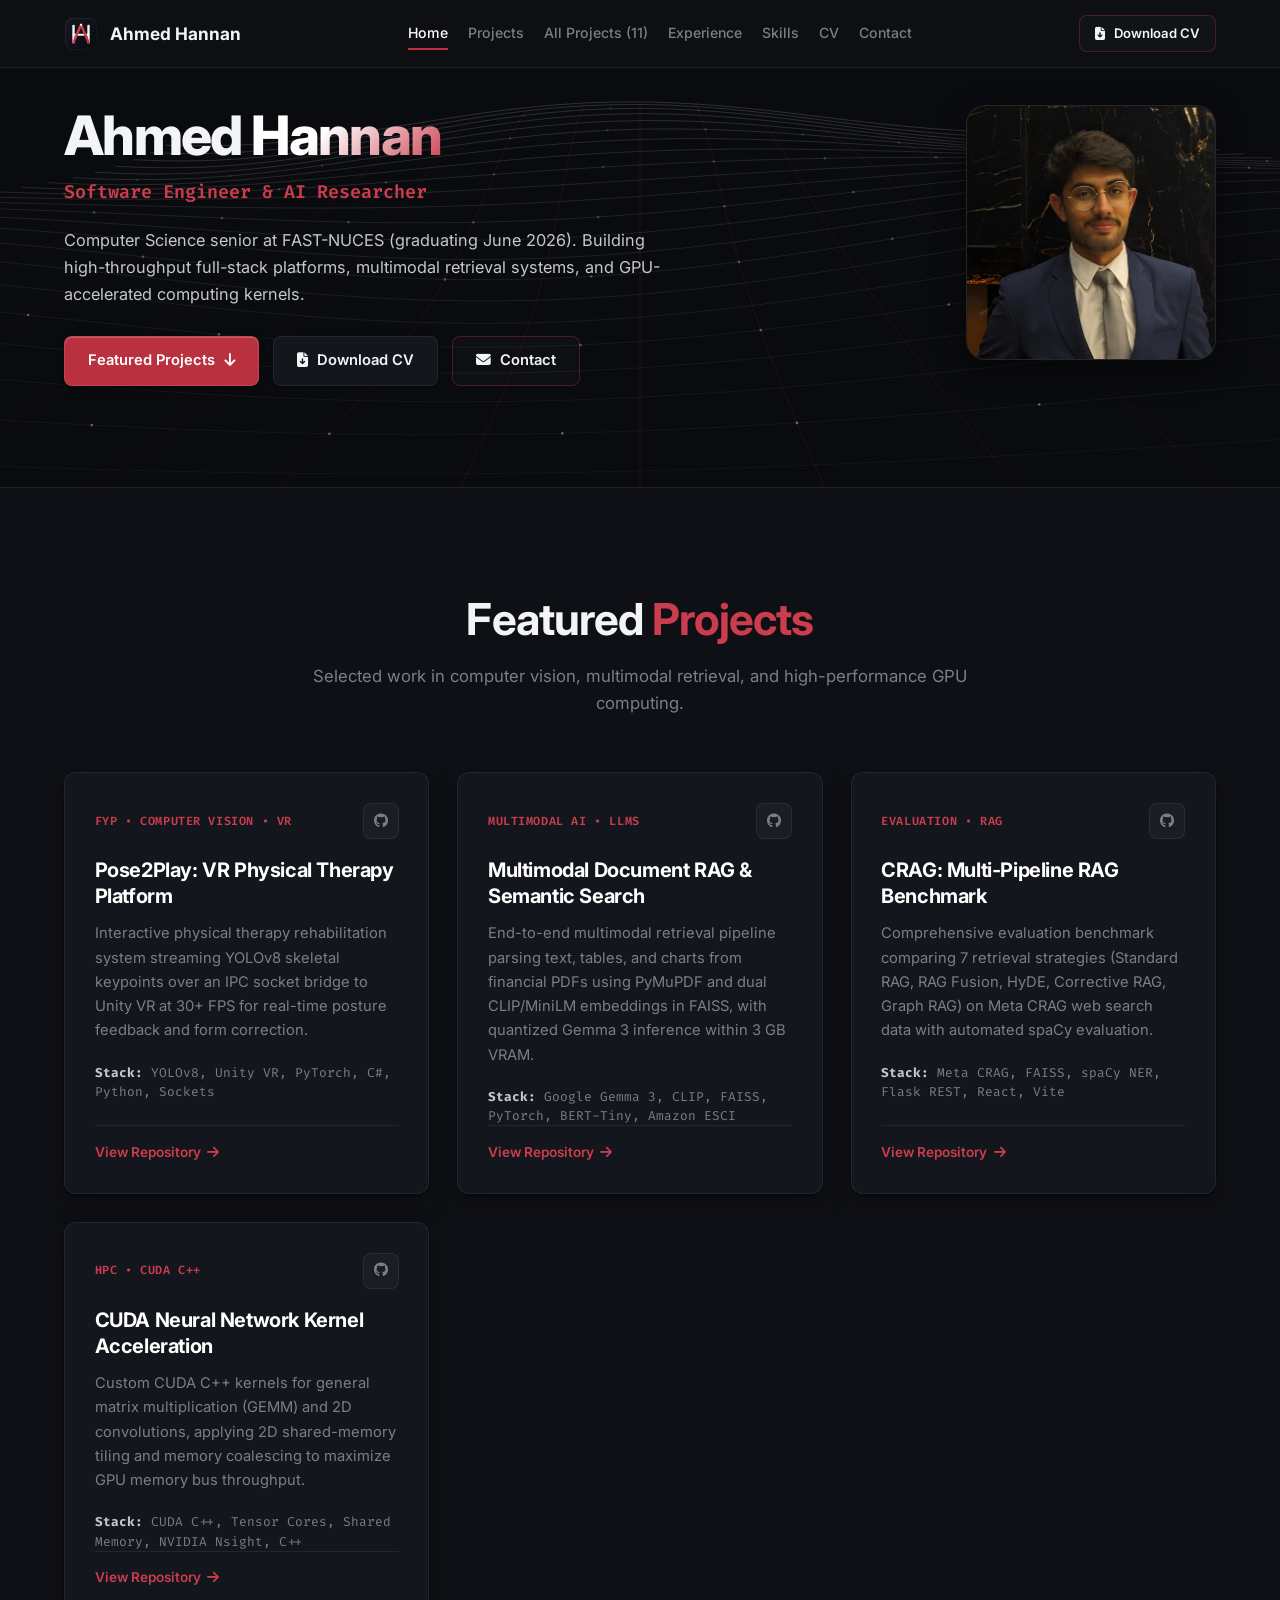
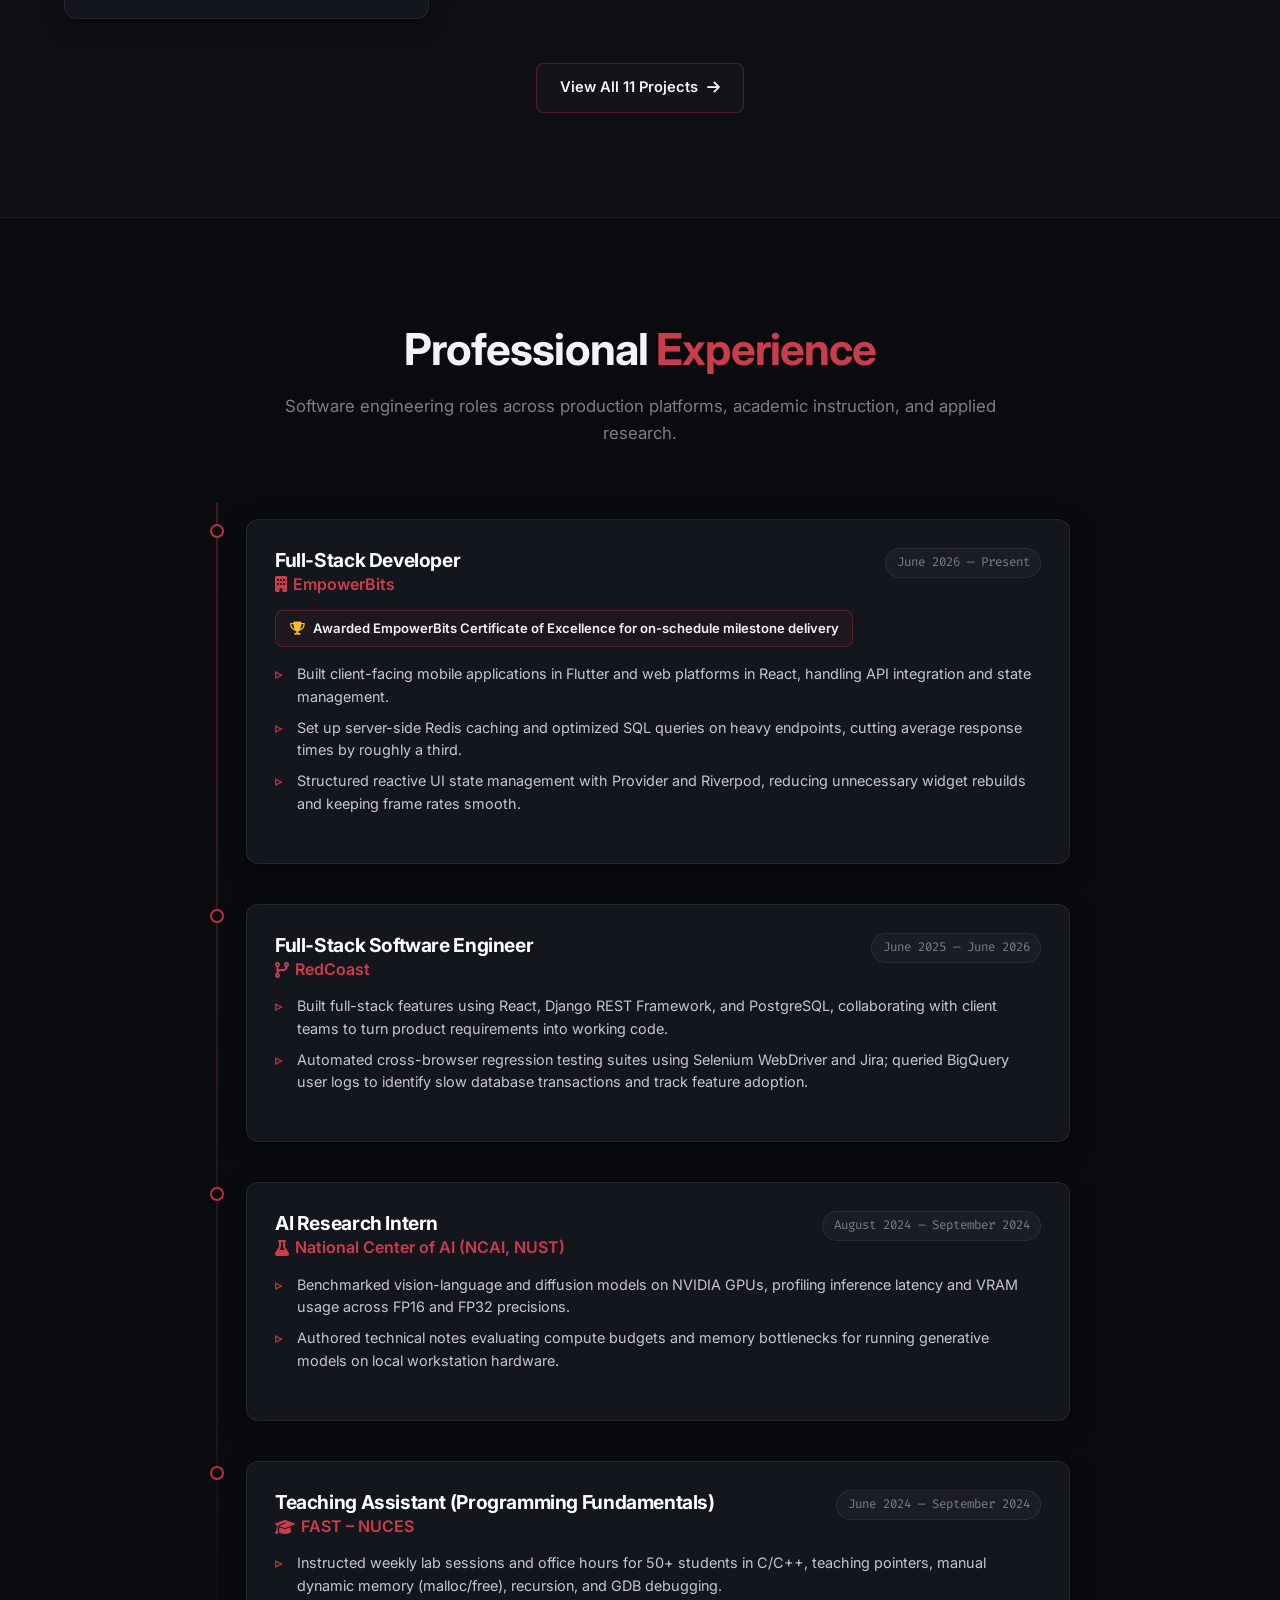
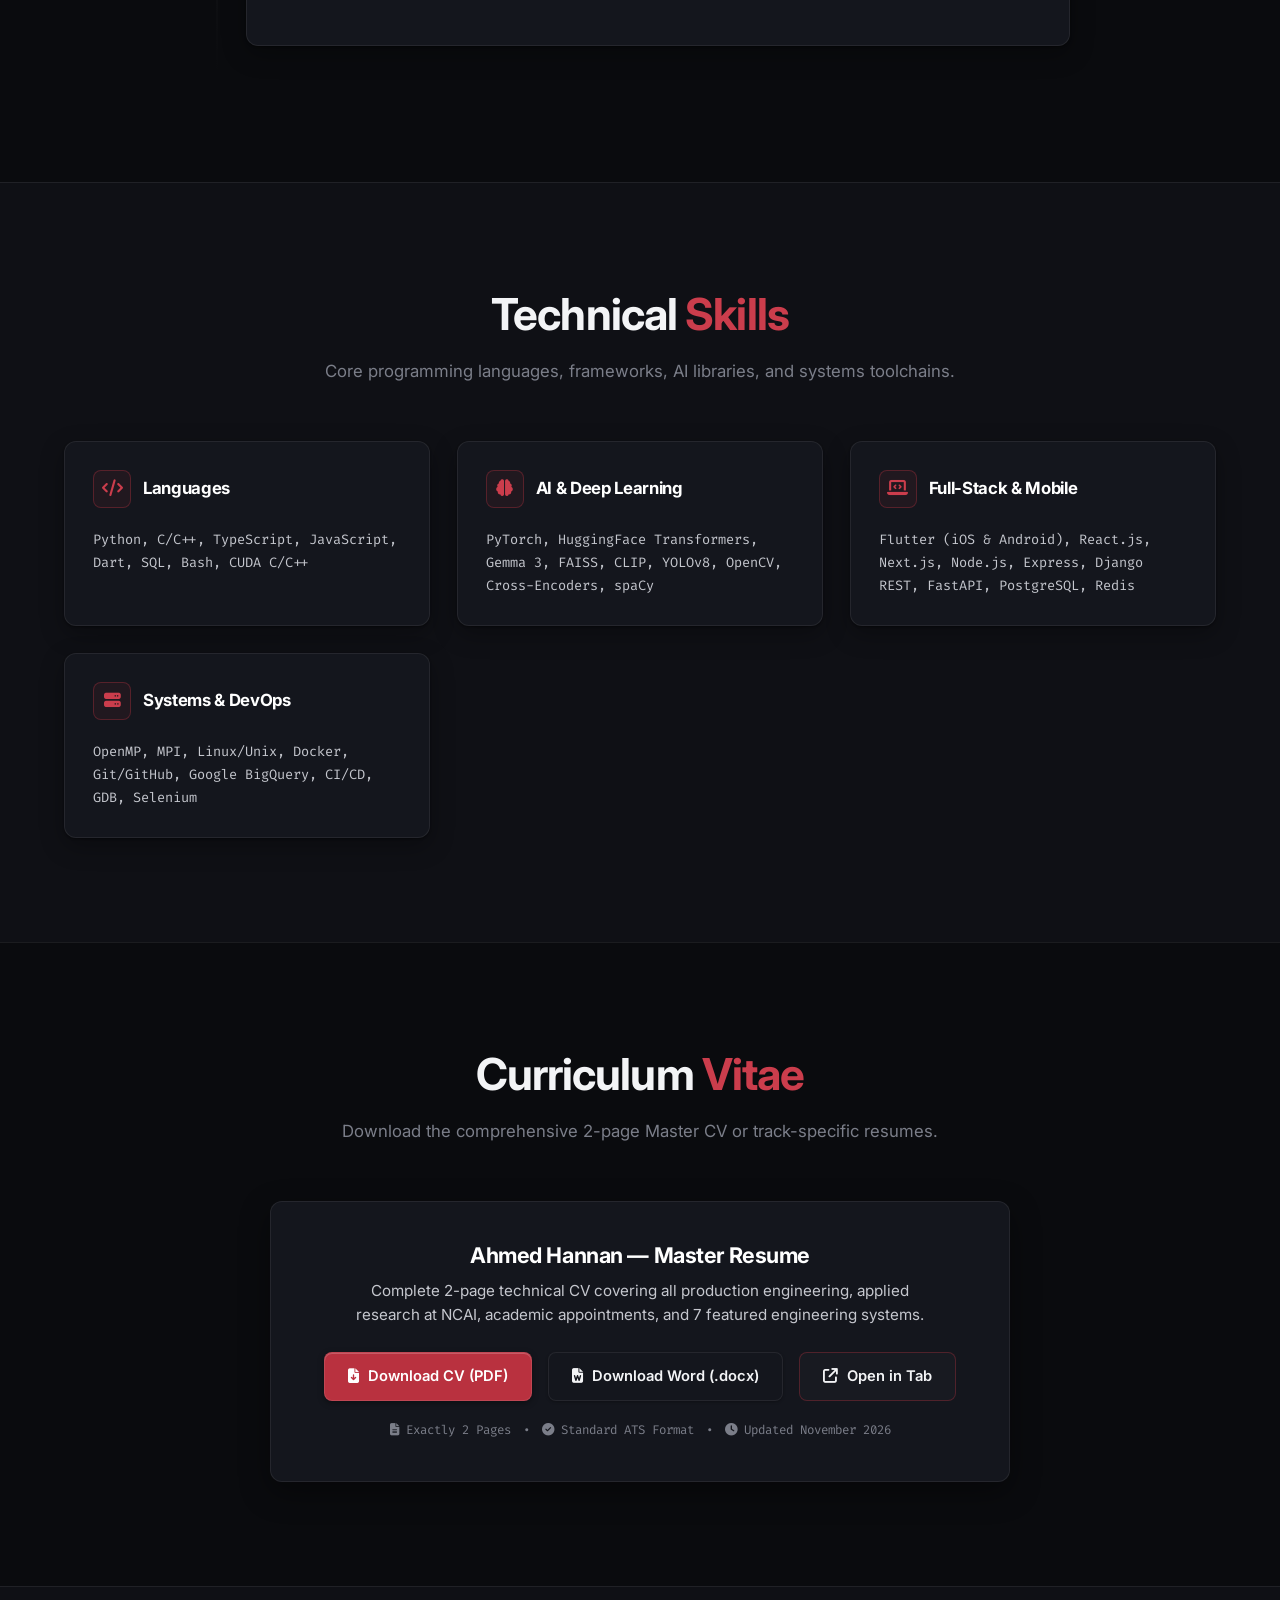
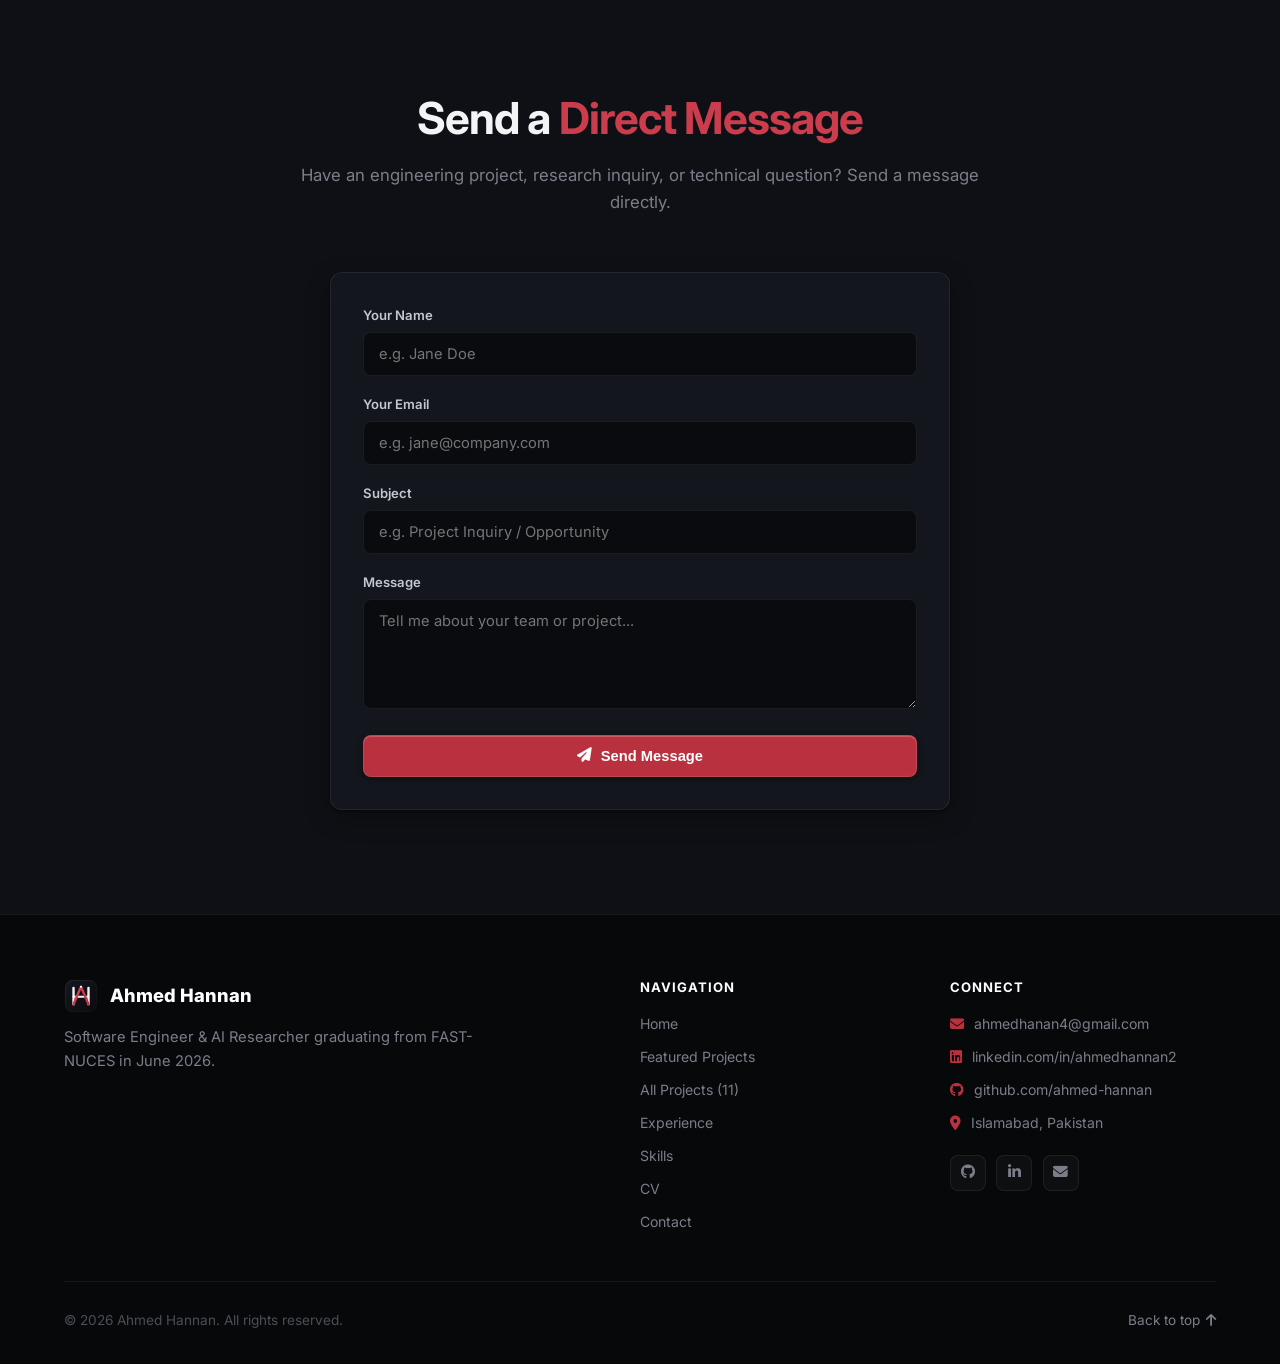
==== commit f8768cad: "fix(navbar): center download cv button within top navigation bar and prevent overflow" ====
--- a/index.html
+++ b/index.html
@@ -34,8 +34,8 @@
 
   <!-- Navigation Bar -->
   <header class="navbar" id="navbar">
-    <div class="container navbar-container">
-      <a href="#hero" class="brand-link" aria-label="Ahmed Hannan Home">
+    <div class="container navbar-container nav-container">
+      <a href="#hero" class="brand-link nav-brand" aria-label="Ahmed Hannan Home">
         <div class="brand-badge" aria-hidden="true">
           <img src="assets/logo.svg" alt="AH Logo" width="34" height="34">
         </div>
@@ -53,7 +53,7 @@
       </nav>
 
       <div class="nav-actions">
-        <a href="assets/Ahmed_Hannan_Resume.pdf" download="Ahmed_Hannan_Resume.pdf" class="btn btn-outline-red btn-sm">
+        <a href="assets/Ahmed_Hannan_Resume.pdf" download="Ahmed_Hannan_Resume.pdf" class="btn btn-outline-red btn-sm nav-cv-btn">
           <i class="fa-solid fa-file-arrow-down"></i>
           <span>Download CV</span>
         </a>
--- a/styles.css
+++ b/styles.css
@@ -307,20 +307,26 @@
   box-shadow: 0 4px 16px rgba(0, 0, 0, 0.4);
 }
 
-.nav-container {
+.nav-container,
+.navbar-container {
   display: flex;
   align-items: center;
   justify-content: space-between;
   height: 100%;
-}
-
-.nav-brand {
+  width: 100%;
+  flex-wrap: nowrap;
+}
+
+.nav-brand,
+.brand-link {
   display: flex;
   align-items: center;
   gap: 0.75rem;
   font-weight: 700;
   font-size: 1.08rem;
   color: var(--text-primary);
+  text-decoration: none;
+  flex-shrink: 0;
 }
 
 .brand-badge {
@@ -342,6 +348,7 @@
 }
 
 .nav-brand:hover .brand-badge,
+.brand-link:hover .brand-badge,
 .footer-brand-title:hover .brand-badge {
   transform: translateY(-1px) scale(1.06);
   filter: drop-shadow(0 4px 14px rgba(185, 49, 63, 0.45));
@@ -350,7 +357,8 @@
 .nav-menu {
   display: flex;
   align-items: center;
-  gap: 1.85rem;
+  gap: 1.25rem;
+  flex-shrink: 1;
 }
 
 .nav-link {
@@ -359,6 +367,8 @@
   color: var(--text-muted);
   position: relative;
   padding: 0.35rem 0;
+  white-space: nowrap;
+  transition: color var(--transition-fast);
 }
 
 .nav-link:hover,
@@ -386,6 +396,11 @@
   display: flex;
   align-items: center;
   gap: 0.85rem;
+  flex-shrink: 0;
+}
+
+.nav-actions .btn {
+  white-space: nowrap;
 }
 
 .nav-toggle {
@@ -395,6 +410,8 @@
   color: var(--text-primary);
   font-size: 1.35rem;
   cursor: pointer;
+  padding: 0.35rem;
+  line-height: 1;
 }
 
 /* ==========================================================================
@@ -1587,7 +1604,7 @@
   }
 }
 
-@media (max-width: 768px) {
+@media (max-width: 992px) {
   .nav-menu {
     position: fixed;
     top: 68px;
@@ -1596,10 +1613,12 @@
     height: calc(100vh - 68px);
     background: var(--bg-primary);
     flex-direction: column;
-    padding: 2rem;
+    padding: 2.5rem 2rem;
     gap: 1.5rem;
     transition: left var(--transition-normal);
     border-top: 1px solid var(--border-subtle);
+    box-shadow: 0 10px 30px rgba(0, 0, 0, 0.5);
+    overflow-y: auto;
   }
 
   .nav-menu.open {
@@ -1609,9 +1628,32 @@
   .nav-toggle {
     display: block;
   }
-
+}
+
+@media (max-width: 768px) {
   .hero-stats {
     grid-template-columns: repeat(2, 1fr);
+  }
+}
+
+@media (max-width: 480px) {
+  .nav-container,
+  .navbar-container {
+    padding-left: 1rem !important;
+    padding-right: 1rem !important;
+  }
+
+  .brand-name {
+    font-size: 0.96rem;
+  }
+
+  .nav-actions {
+    gap: 0.5rem;
+  }
+
+  .nav-actions .btn-sm {
+    padding: 0.38rem 0.65rem;
+    font-size: 0.76rem;
   }
 }
 
